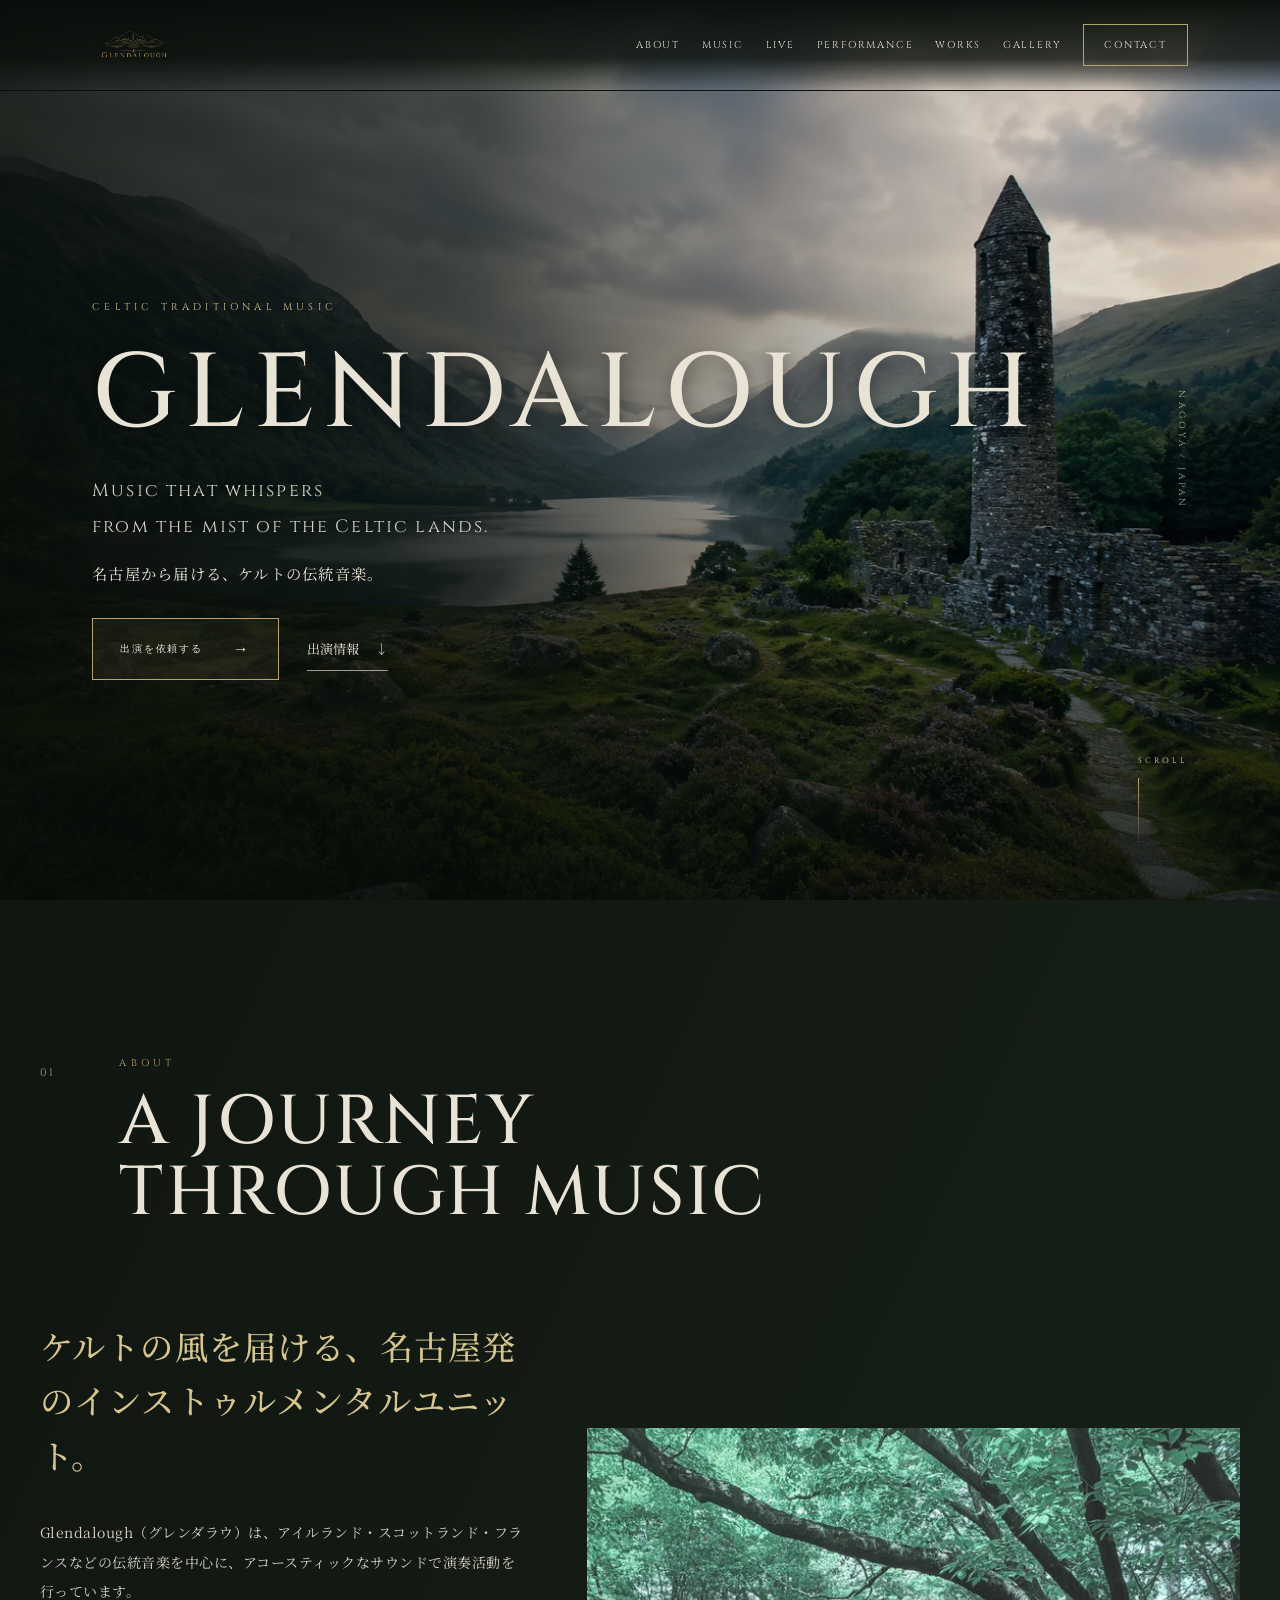
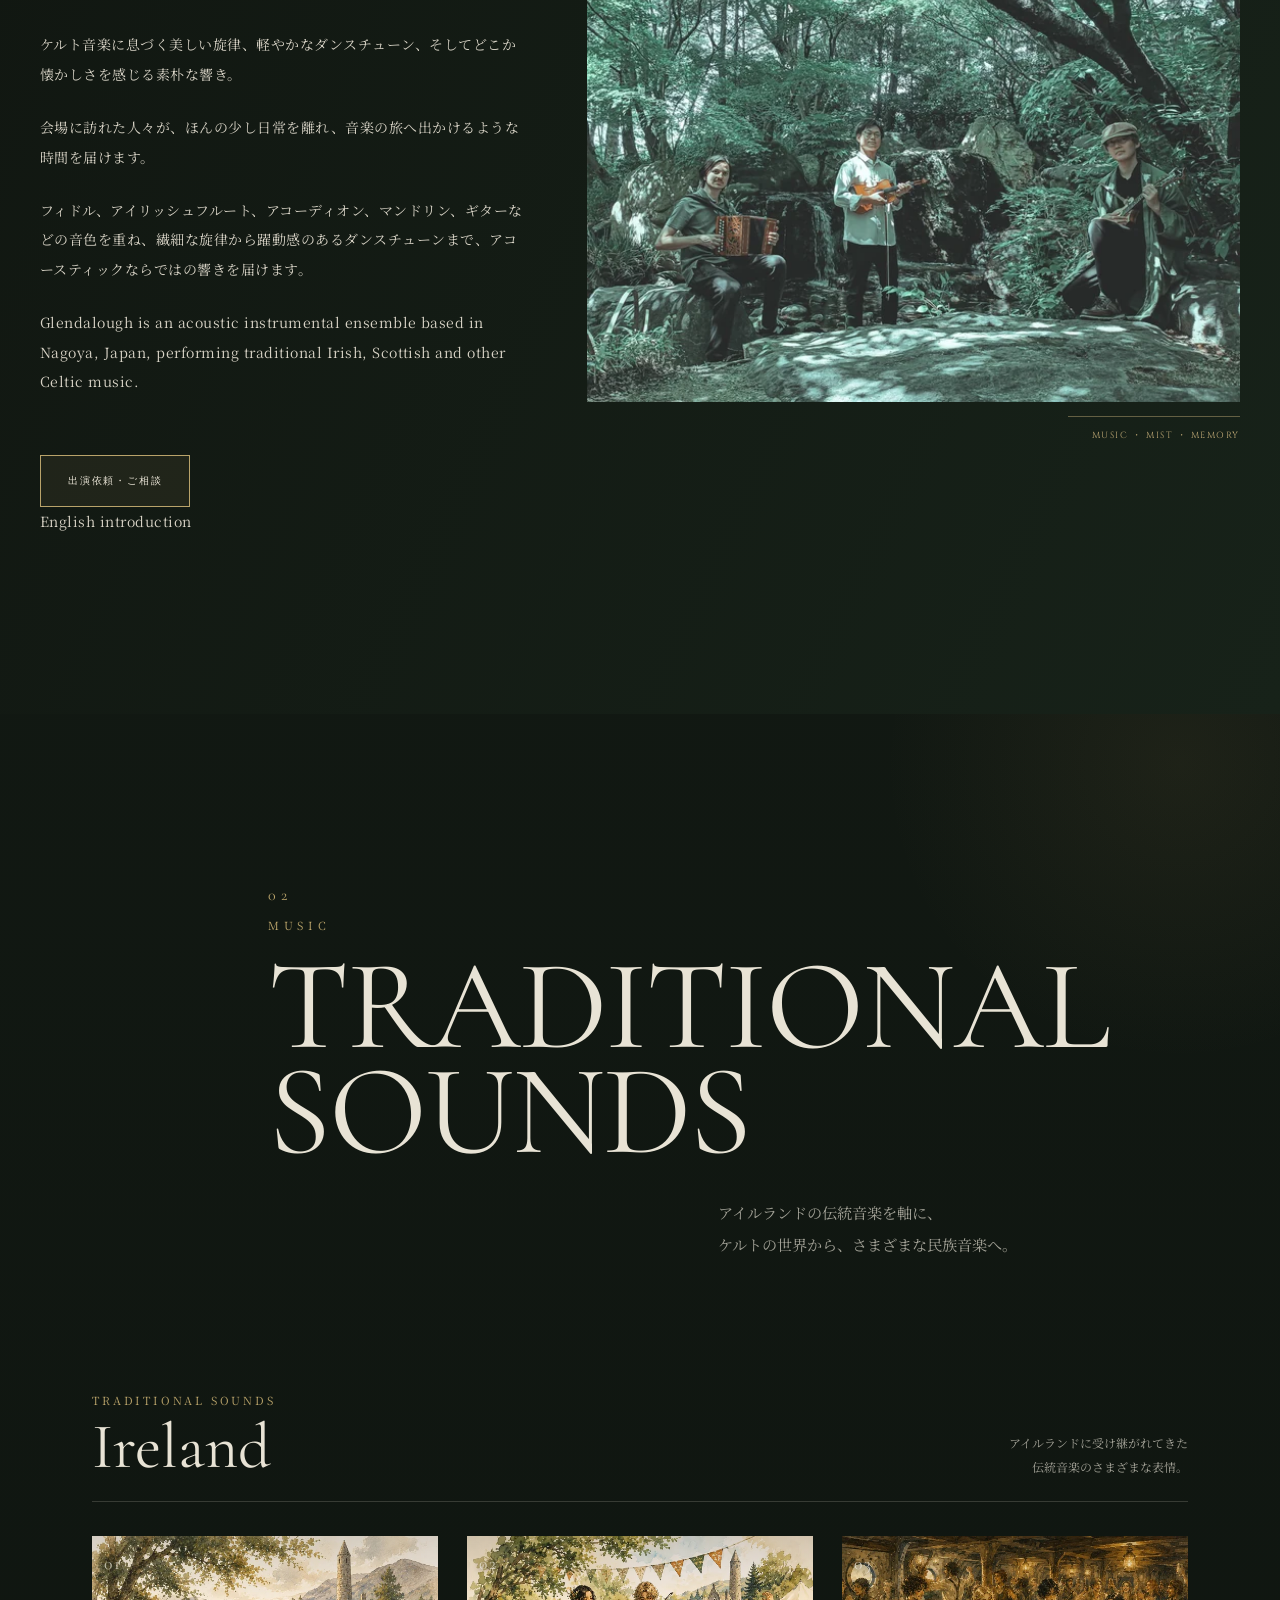
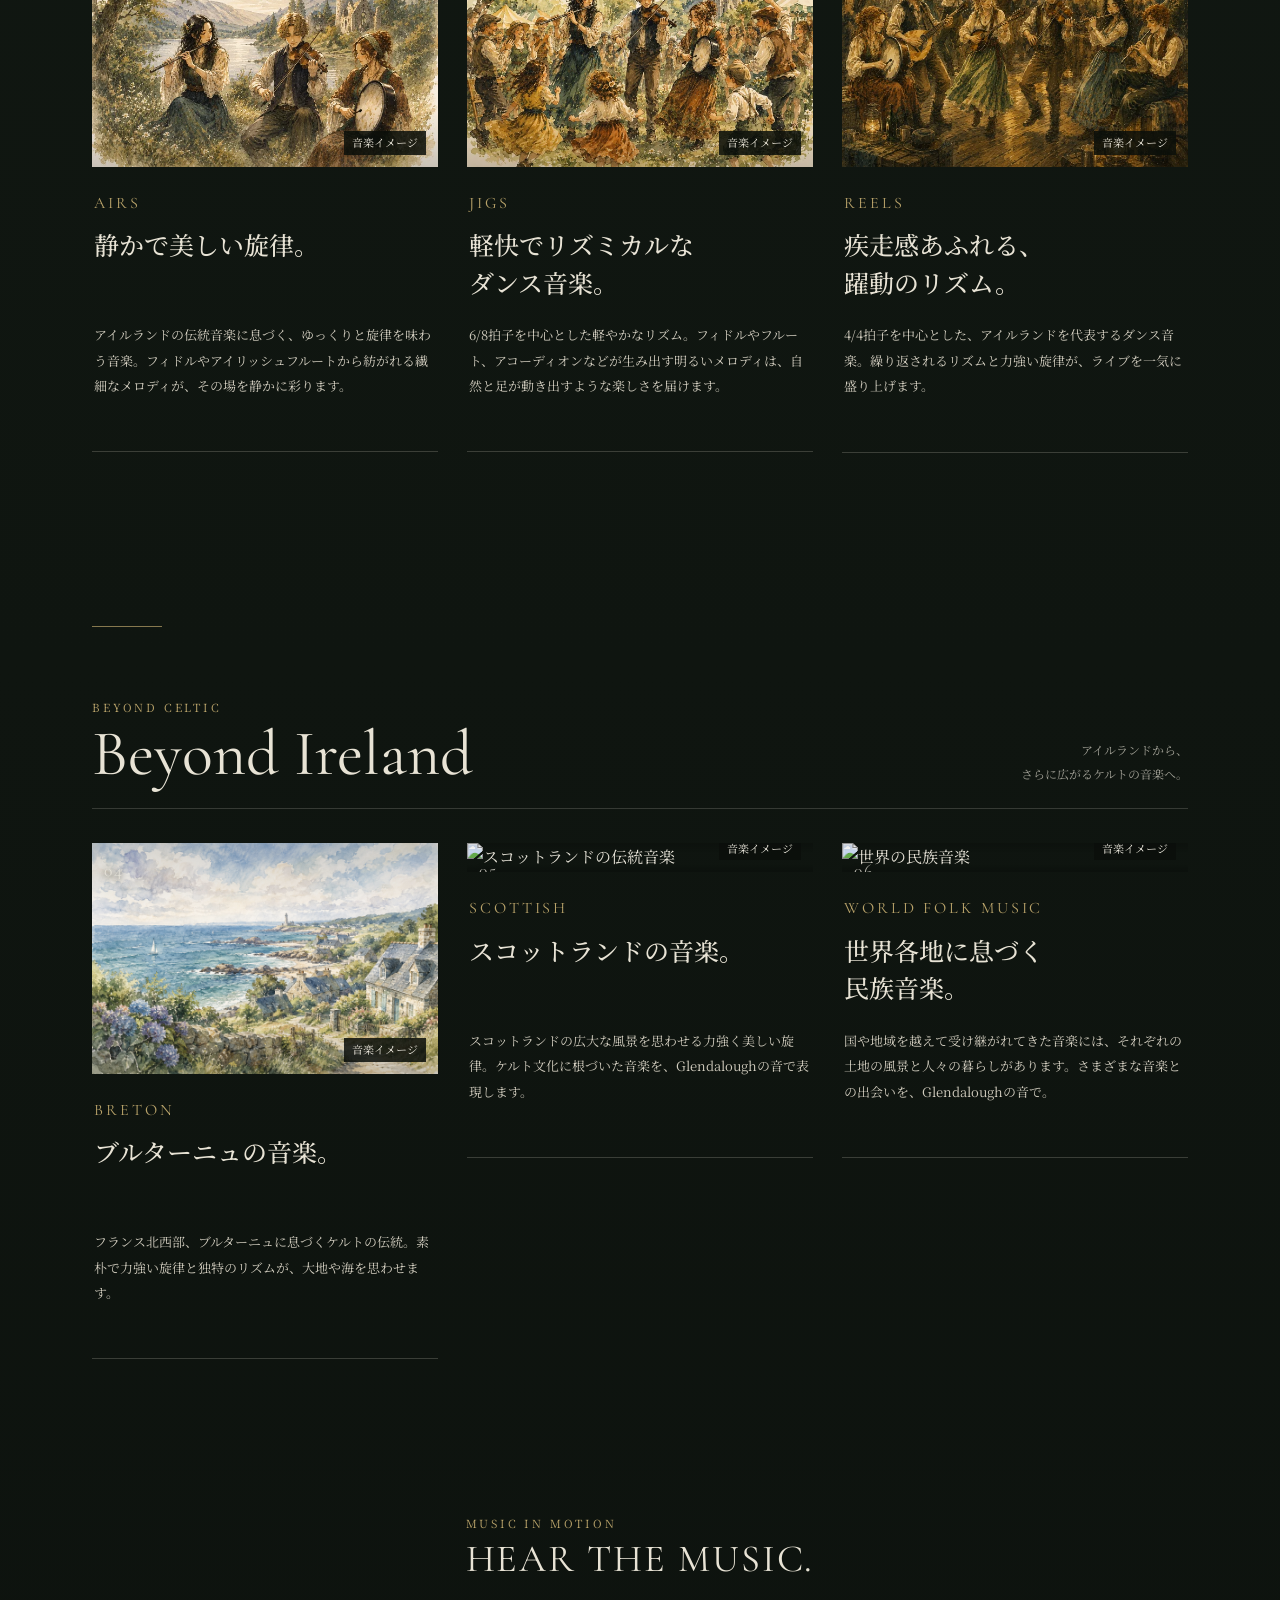
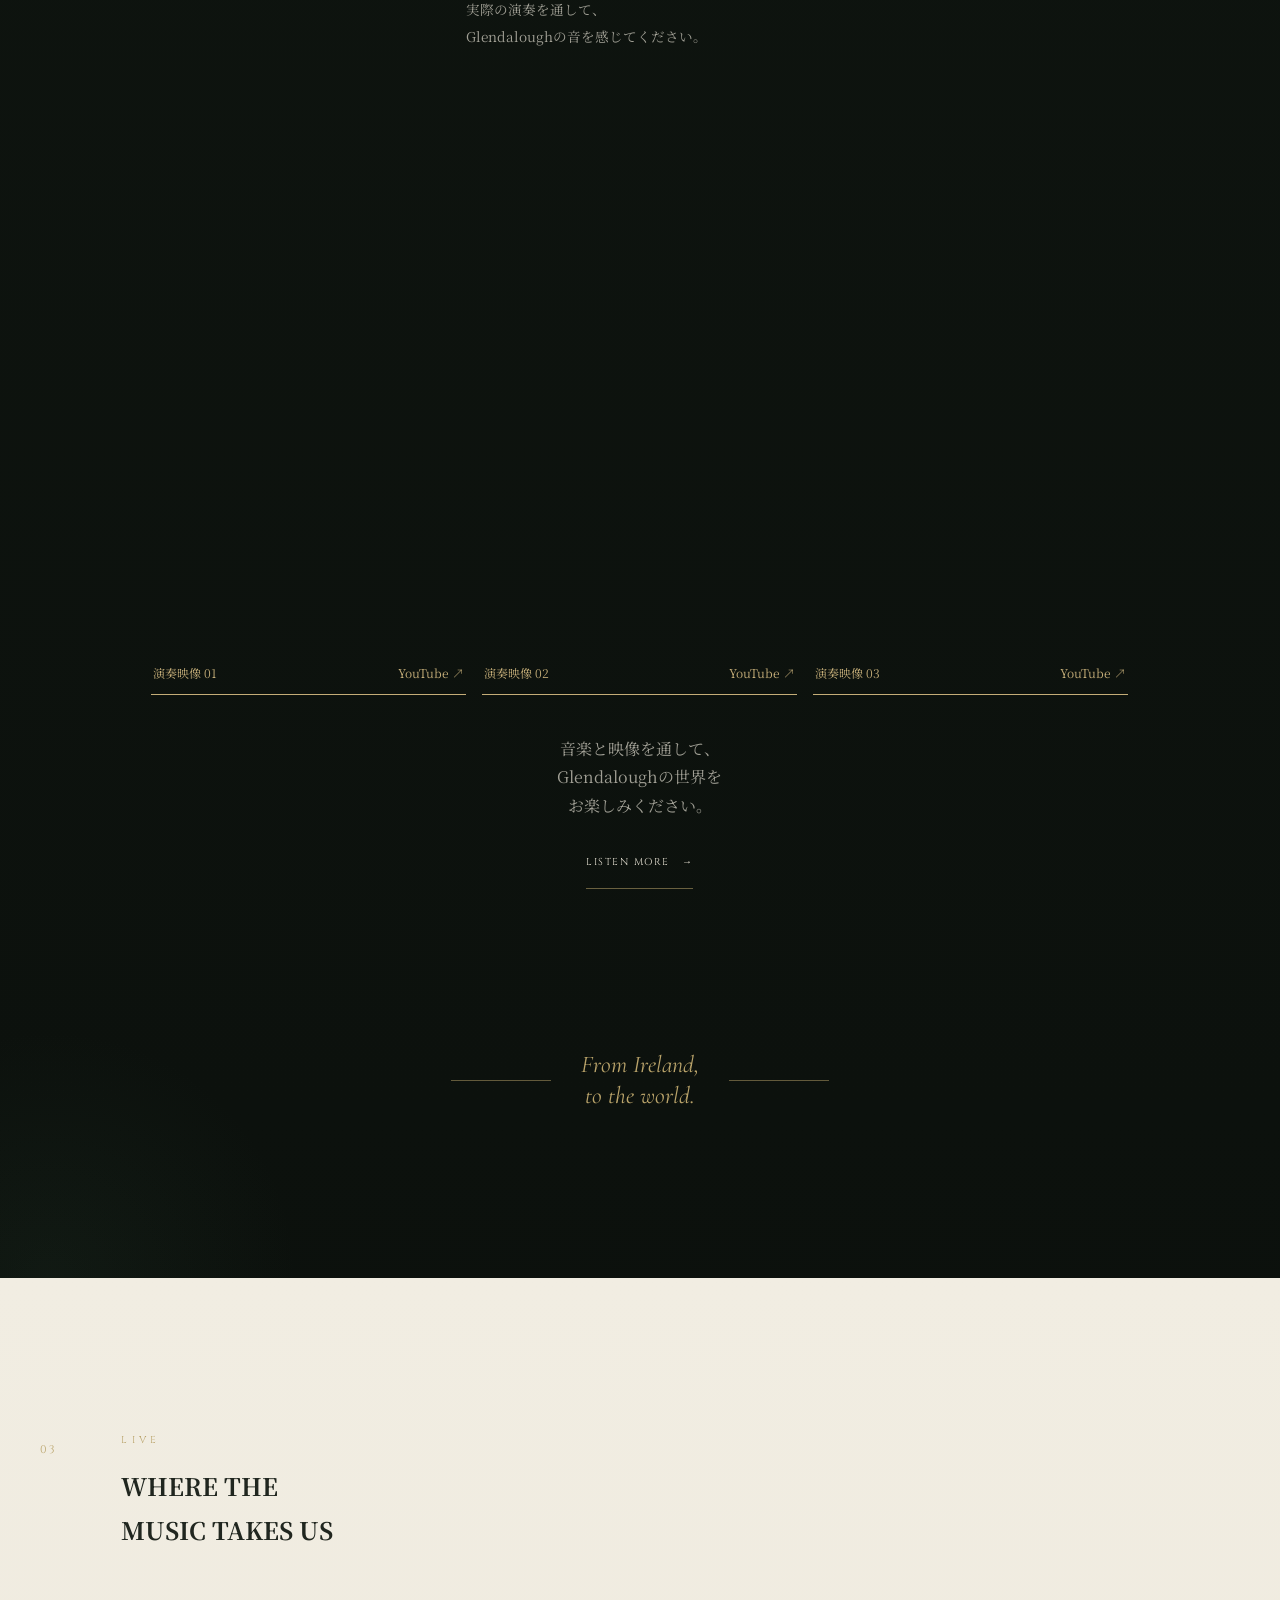
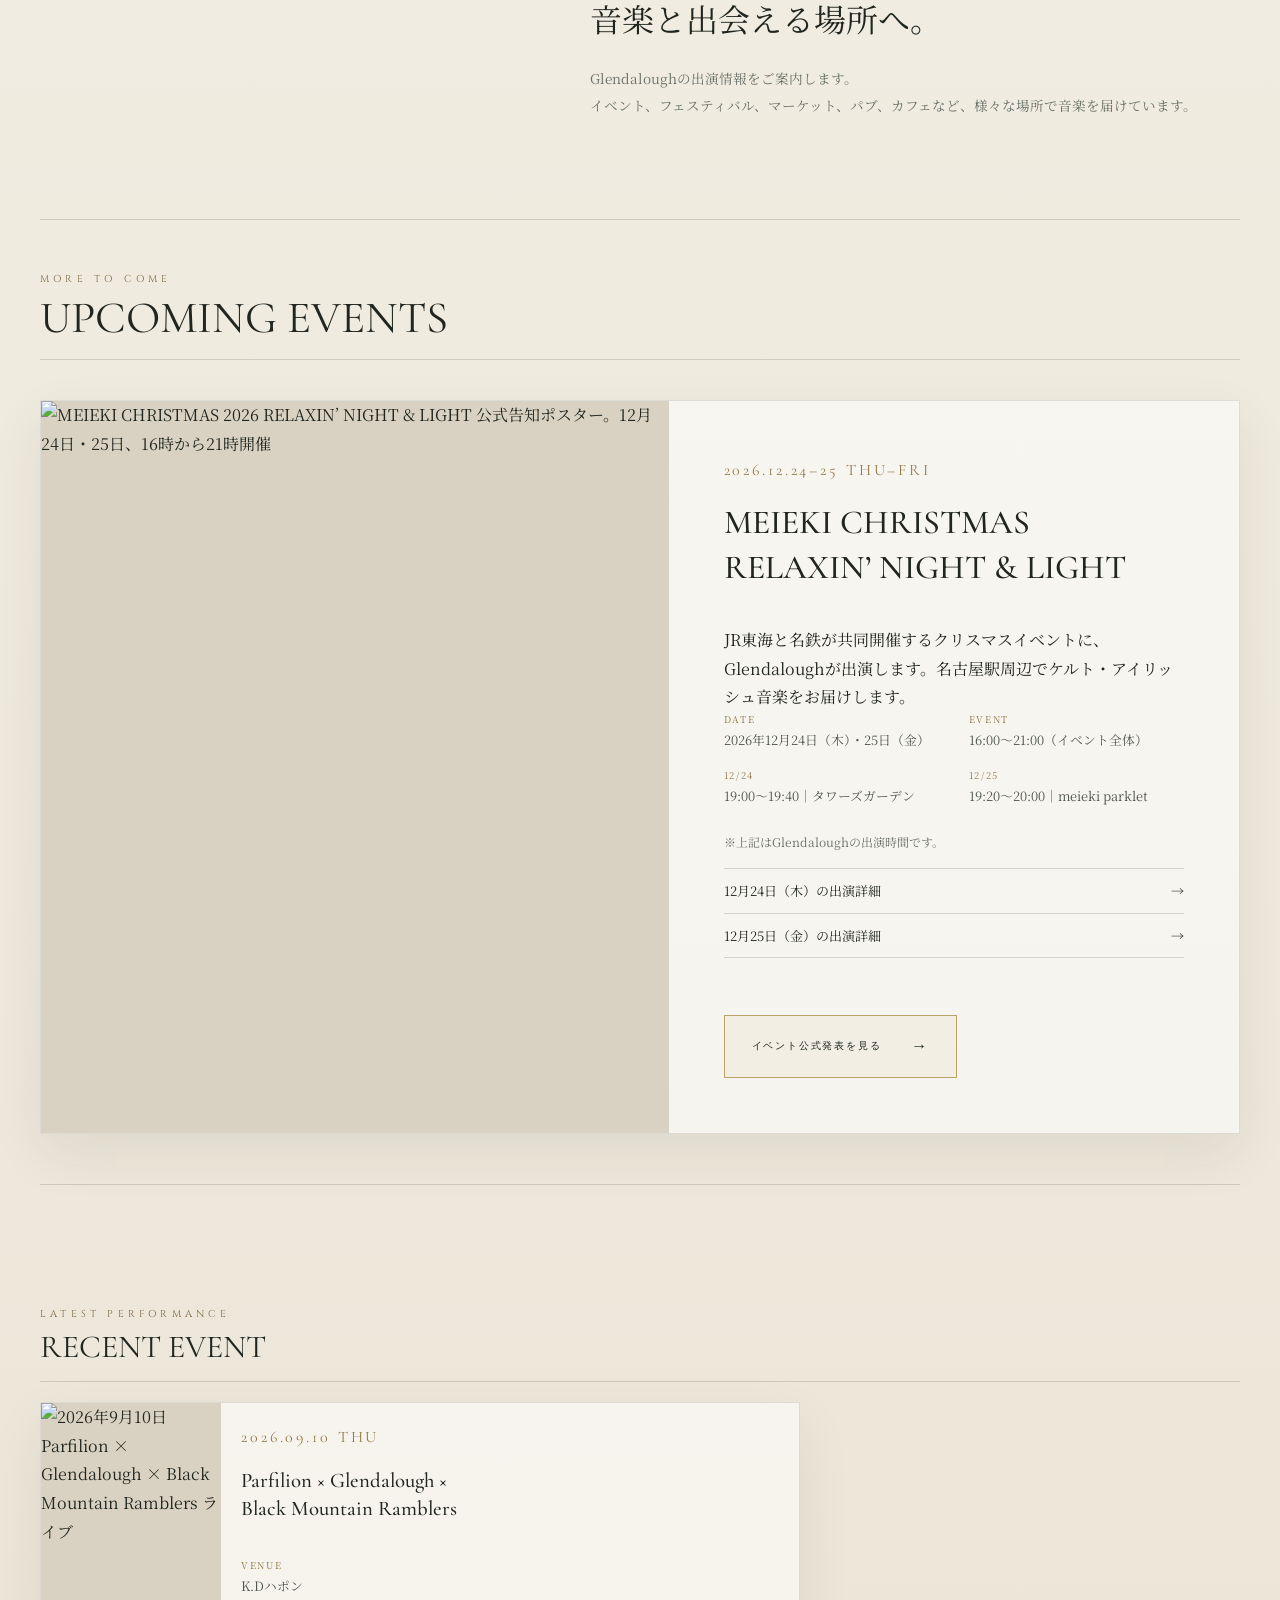
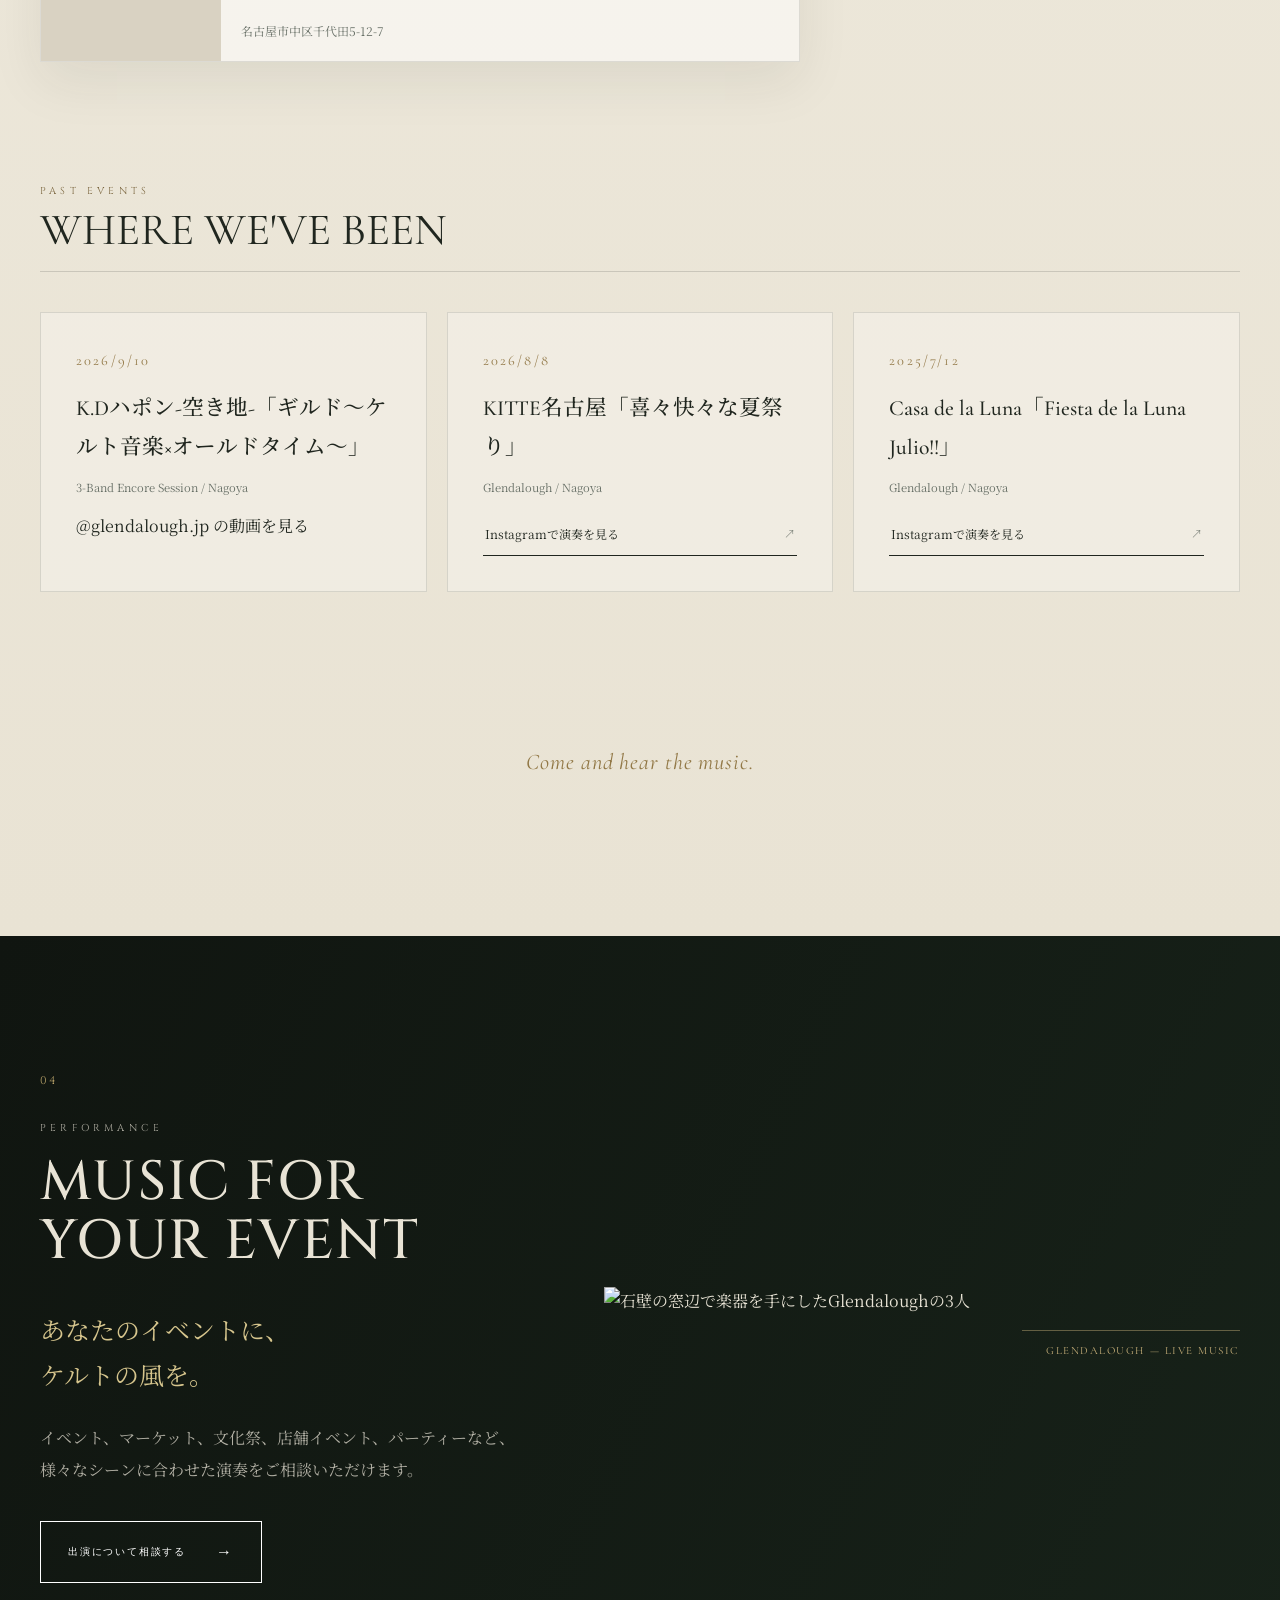
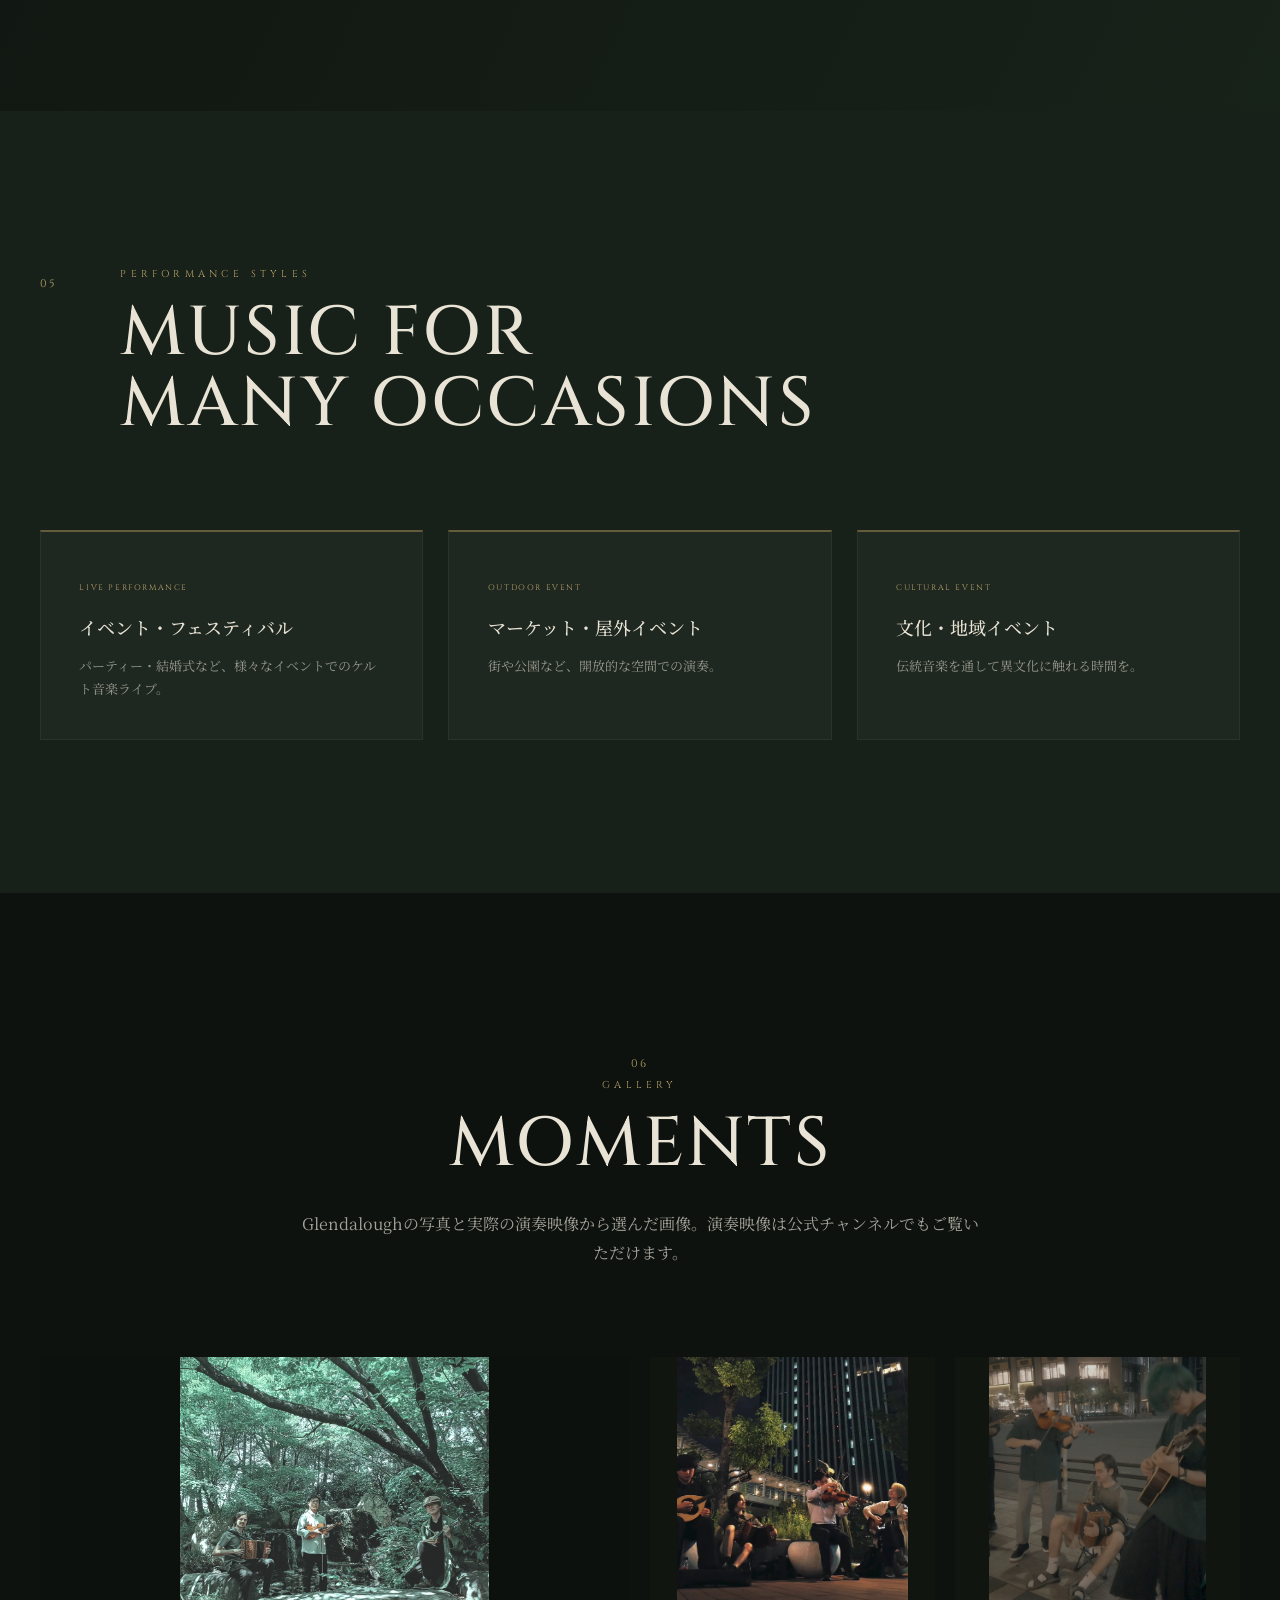
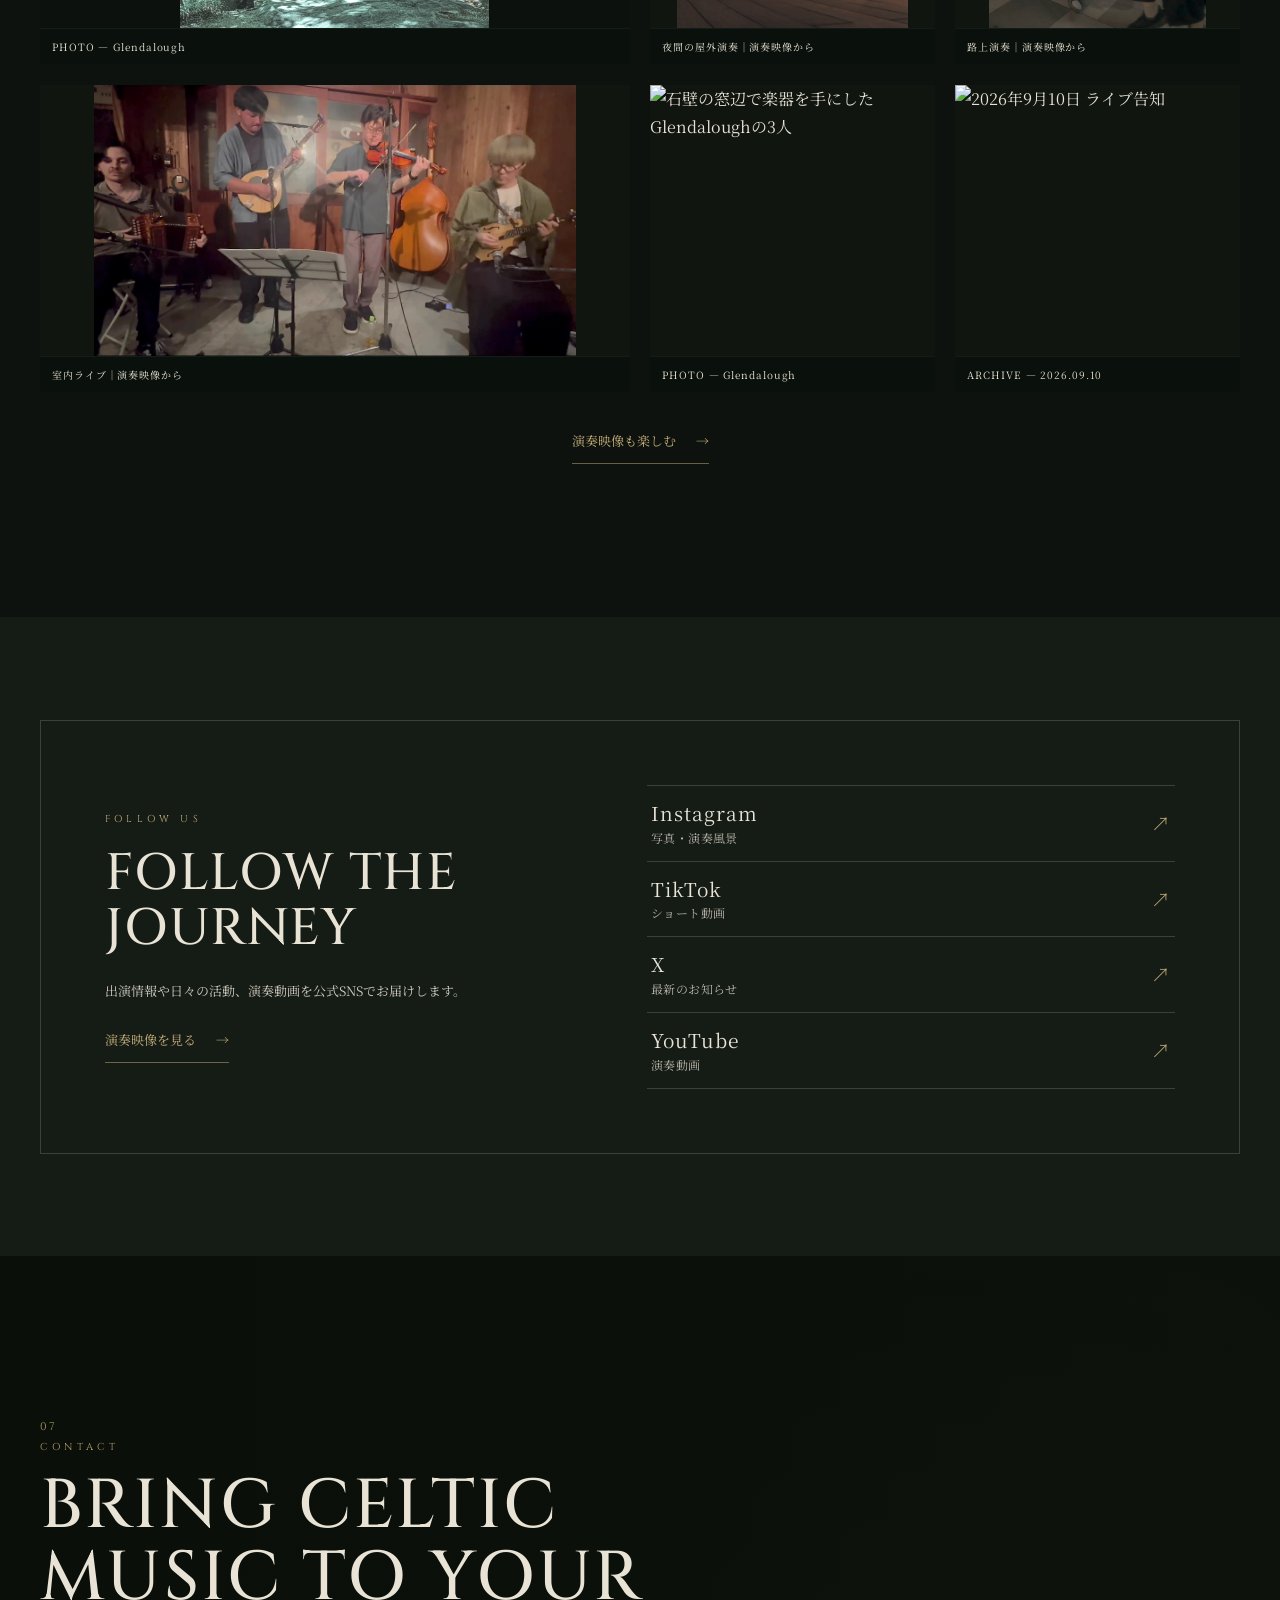
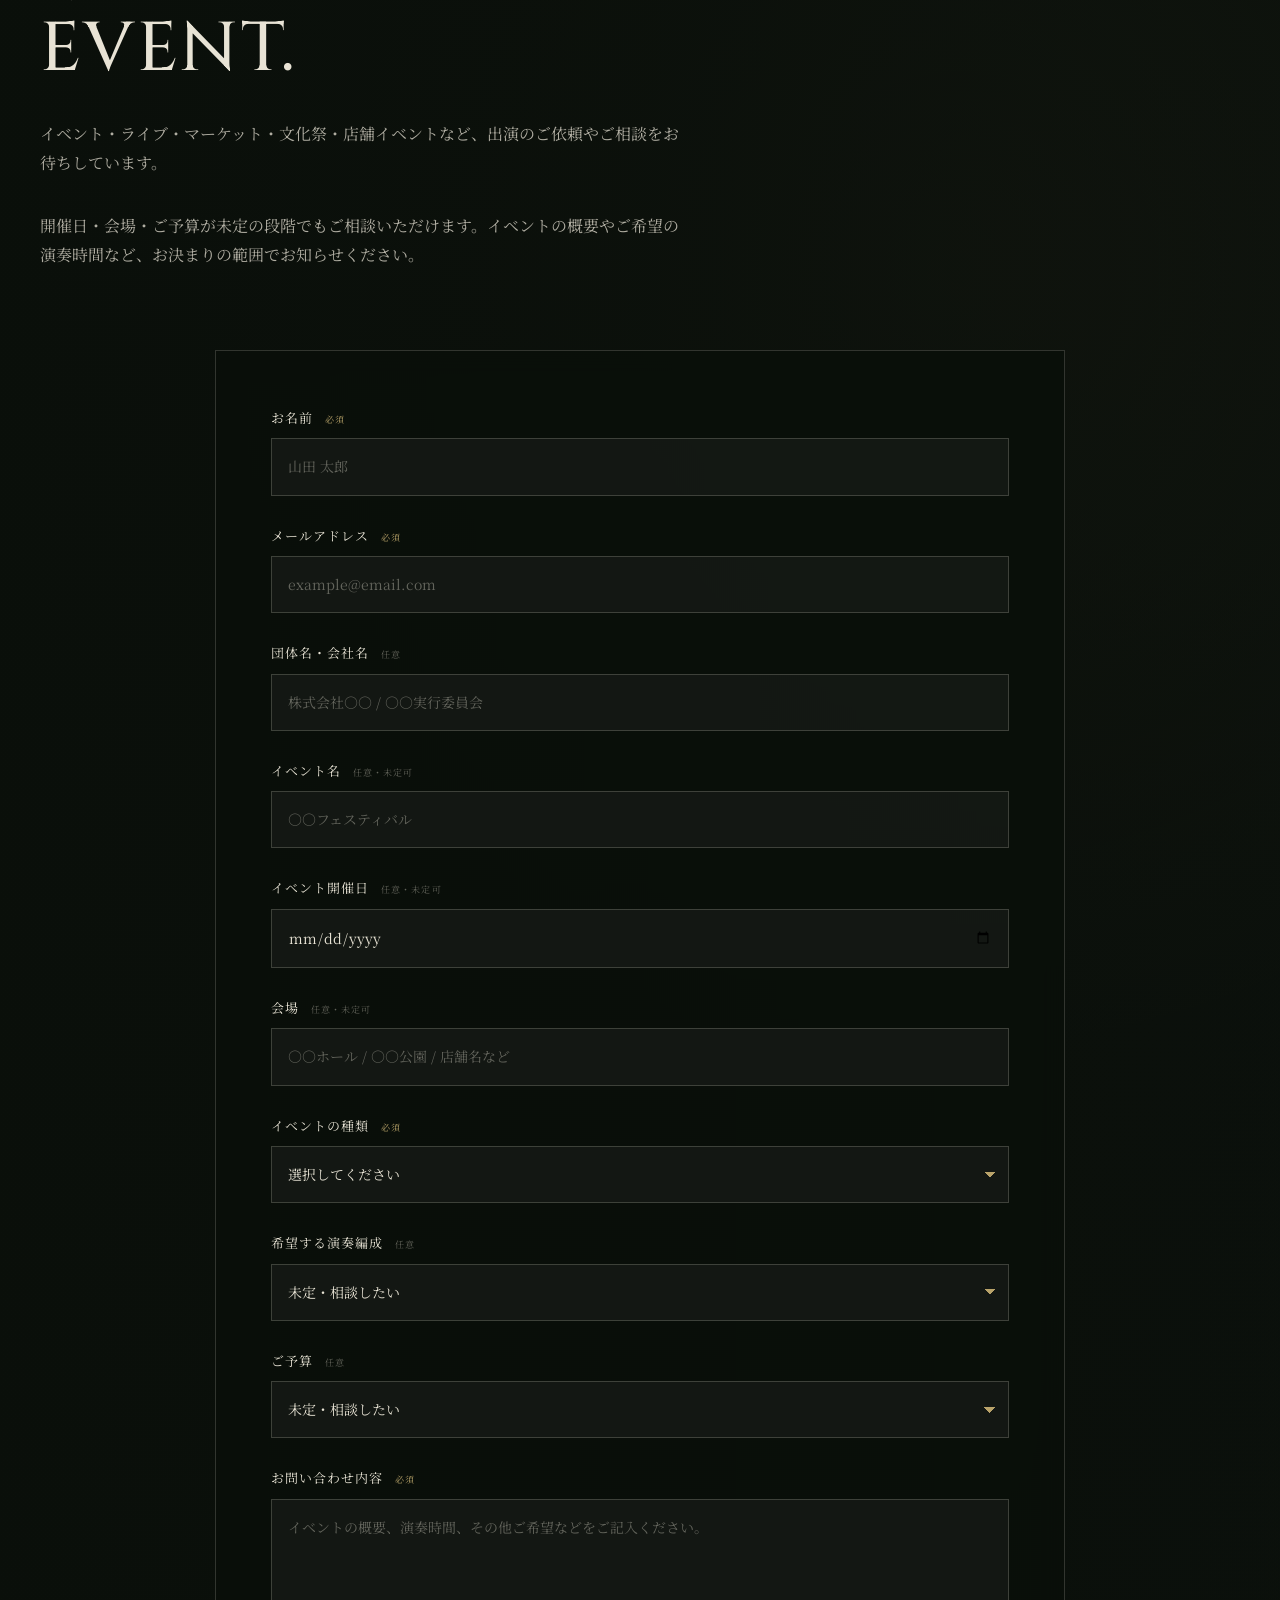
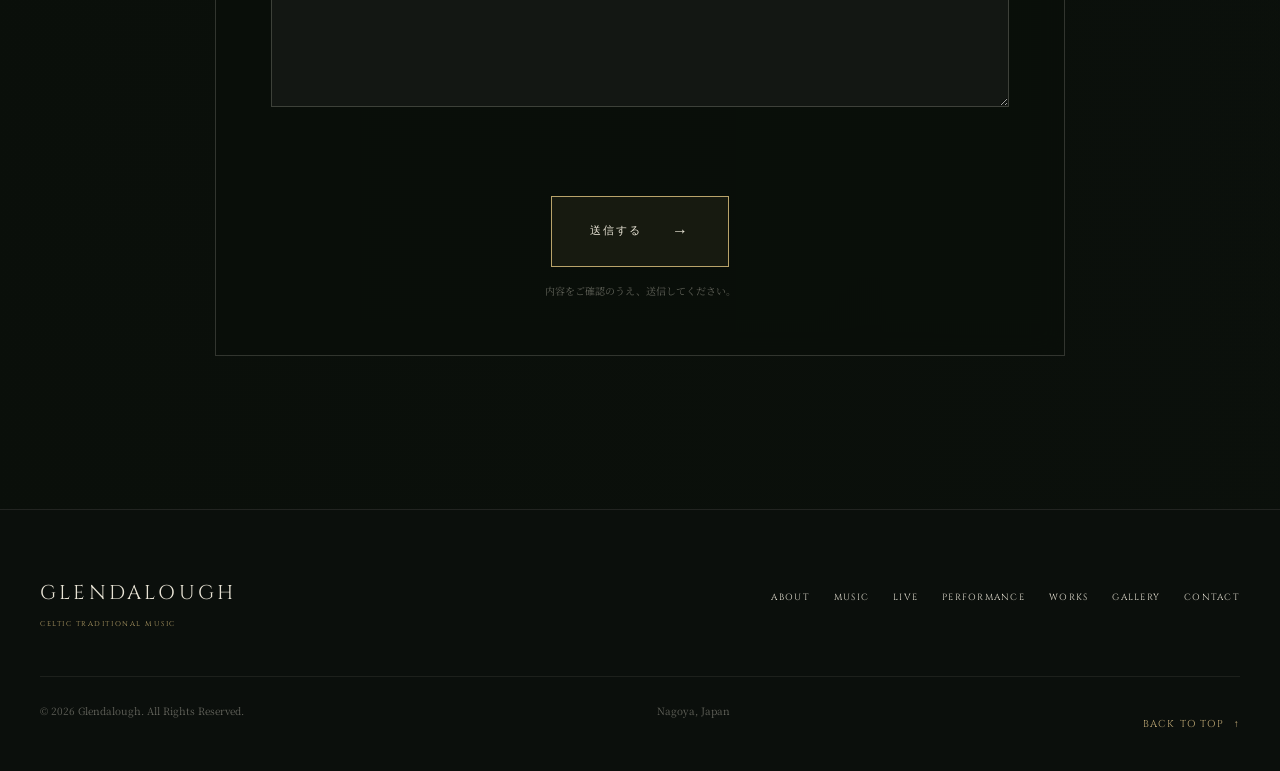
==== index.html @ 0d150e47 "Clarify editorial hierarchy and consolidate social and performance navigation" ====
﻿<!DOCTYPE html>
<html lang="ja">
<head>
  <meta charset="UTF-8">
  <meta name="viewport" content="width=device-width, initial-scale=1.0">
  <title>Glendalough（グレンダラウ）公式サイト | 名古屋のアイリッシュ・ケルト音楽</title>
  <meta name="description" content="Glendaloughは、アイルランド・スコットランド・フランスなどの伝統音楽を中心に演奏する、名古屋発のCeltic Acoustic Collectiveです。イベント、マーケット、文化祭、店舗イベントなどへの出演依頼を承っています。">
  <meta name="keywords" content="Glendalough, グレンダラウ, ケルト音楽, アイリッシュ音楽, アイルランド音楽, ケルトバンド, スコットランド音楽, ブルターニュ音楽, 民族音楽, 名古屋, Nagoya, Irish music, Celtic music, ライブ, 出演依頼">
  <link rel="canonical" href="https://celticmusic-nagoya.github.io/glendalough/">
  <meta name="robots" content="index, follow">
  <link rel="alternate" hreflang="ja" href="https://celticmusic-nagoya.github.io/glendalough/">
  <link rel="alternate" hreflang="en" href="https://celticmusic-nagoya.github.io/glendalough/en/">
  <link rel="alternate" hreflang="x-default" href="https://celticmusic-nagoya.github.io/glendalough/">
  <script type="application/ld+json">
  {
    "@context": "https://schema.org",
    "@graph": [
      {
        "@type": "MusicGroup",
        "name": "Glendalough",
        "alternateName": "グレンダラウ",
        "url": "https://celticmusic-nagoya.github.io/glendalough/",
        "description": "名古屋を拠点にアイルランド、スコットランド、フランスなどの伝統音楽を演奏するCeltic Acoustic Collective。",
        "genre": [
          "Irish traditional music",
          "Celtic music",
          "Folk music"
        ],
        "areaServed": {
          "@type": "Place",
          "name": "名古屋・愛知"
        },
        "image": "https://celticmusic-nagoya.github.io/glendalough/images/hero2.jpg",
        "@id": "https://celticmusic-nagoya.github.io/glendalough/#musicgroup",
        "sameAs": [
          "https://www.instagram.com/glendalough_nagoya",
          "https://www.youtube.com/@glendalough-celtic",
          "https://www.tiktok.com/@glendalough.jp",
          "https://x.com/Glendalough_jp"
        ],
        "logo": "https://celticmusic-nagoya.github.io/glendalough/images/logo-gold-full.png"
      },
      {
        "@type": "WebSite",
        "@id": "https://celticmusic-nagoya.github.io/glendalough/#website",
        "url": "https://celticmusic-nagoya.github.io/glendalough/",
        "name": "Glendalough（グレンダラウ）公式サイト",
        "inLanguage": "ja",
        "publisher": {
          "@id": "https://celticmusic-nagoya.github.io/glendalough/#musicgroup"
        }
      }
    ]
  }
  </script>
  <meta name="theme-color" content="#101510">

  <!-- Open Graph / Twitter -->
  <meta property="og:title" content="Glendalough（グレンダラウ）公式サイト | 名古屋のアイリッシュ・ケルト音楽">
  <meta property="og:description" content="名古屋を拠点に活動するCeltic Acoustic Collective。アイルランドを中心に、ケルトと民族音楽の世界をアコースティックに奏でます。">
  <meta property="og:type" content="website">
  <meta property="og:site_name" content="Glendalough">
  <meta property="og:image" content="https://celticmusic-nagoya.github.io/glendalough/images/hero2.jpg">
  <meta property="og:url" content="https://celticmusic-nagoya.github.io/glendalough/">
  <meta property="og:locale" content="ja_JP">
  <meta name="twitter:card" content="summary_large_image">
  <meta name="twitter:title" content="Glendalough（グレンダラウ）公式サイト">
  <meta name="twitter:description" content="名古屋を拠点に活動するアイリッシュ・ケルト音楽グループ。ライブ情報・出演依頼はこちら。">
  <meta name="twitter:image" content="https://celticmusic-nagoya.github.io/glendalough/images/hero2.jpg">

  <!-- Fonts & Stylesheets -->
  <link rel="preconnect" href="https://fonts.googleapis.com">
  <link rel="preconnect" href="https://fonts.gstatic.com" crossorigin>
  <link href="https://fonts.googleapis.com/css2?family=Cinzel:wght@400;500;600;700&family=Cormorant+Garamond:ital,wght@0,400;0,500;0,600;1,400&family=Noto+Serif+JP:wght@400;500;600;700&display=swap" rel="stylesheet">
  <link rel="preload" as="image" href="images/web/hero2-1920.webp">
  <link rel="stylesheet" href="style.css">

  <!-- Favicon & Touch Icons -->
  <link rel="icon" href="images/favicon.ico" sizes="any">
  <link rel="icon" href="images/favicon.png" type="image/png">
  <link rel="apple-touch-icon" href="images/apple-touch-icon.png">

</head>
<body>
  <a class="skip-link" href="#main-content">本文へ移動</a>

  <!-- ==========================================
    HEADER
  =========================================== -->
  <header class="header" id="header">
    <div class="header-inner">
      <a href="#home" class="logo" aria-label="Glendalough home">
        <img src="images/logo-gold-full.png" alt="GLENDALOUGH" class="logo-image">
      </a>

      <nav class="nav" aria-label="Main navigation">
        <a href="#about">ABOUT</a>
        <a href="#music">MUSIC</a>
        <a href="#live">LIVE</a>
        <a href="#performance">PERFORMANCE</a>
        <a href="#works">WORKS</a>
        <a href="#gallery">GALLERY</a>
        <a href="#contact" class="nav-contact">CONTACT</a>
      </nav>

      <button class="menu-button" id="menuButton" type="button" aria-label="メニューを開く" aria-expanded="false" aria-controls="mobileNav">
        <span></span>
        <span></span>
        <span></span>
      </button>
    </div>

    <nav class="mobile-nav" id="mobileNav" aria-label="Mobile navigation">
      <a href="#about">ABOUT</a>
      <a href="#music">MUSIC</a>
      <a href="#live">LIVE</a>
      <a href="#performance">PERFORMANCE</a>
      <a href="#works">WORKS</a>
      <a href="#gallery">GALLERY</a>
      <a href="#contact">CONTACT</a>
    </nav>
  </header>

  <!-- ==========================================
    MAIN CONTENT
  =========================================== -->
  <main id="main-content" tabindex="-1">

    <!-- HERO SECTION -->
    <section id="home" class="hero">
      <div class="hero-background" aria-hidden="true"></div>
      <div class="hero-overlay"></div>
      <div class="hero-content" aria-labelledby="hero-title">
        <img src="images/apple-touch-icon.png" alt="" class="hero-symbol hero-reveal hero-reveal-1">
        <p class="hero-eyebrow hero-reveal hero-reveal-1">CELTIC TRADITIONAL MUSIC</p>
        <h1 id="hero-title" class="hero-reveal hero-reveal-2">GLENDALOUGH</h1>
        <p class="hero-copy hero-reveal hero-reveal-3">Music that whispers<br>from the mist of the Celtic lands.</p>
        <p class="hero-japanese hero-reveal hero-reveal-3">名古屋から届ける、ケルトの伝統音楽。</p>
        <div class="hero-actions hero-reveal hero-reveal-4"><a href="#contact" class="button button-primary hero-reveal hero-reveal-4">
          出演を依頼する <span>→</span>
        </a>
          <a class="hero-live-link" href="#live">出演情報 <span aria-hidden="true">↓</span></a>
        </div>
      </div>
      <div class="hero-scroll" aria-hidden="true">
        <span>SCROLL</span>
        <div class="scroll-line"></div>
      </div>
    </section>

    <!-- ABOUT SECTION -->
    <section id="about" class="section about-section">
      <div class="container">
        <div class="section-heading reveal">
          <span class="section-number">01</span>
          <div>
            <p class="section-label">ABOUT</p>
            <h2>A JOURNEY<br>THROUGH MUSIC</h2>
          </div>
        </div>
        <div class="about-grid">
          <div class="about-text reveal">
            <p class="lead">ケルトの風を届ける、名古屋発のインストゥルメンタルユニット。</p>
            <p>Glendalough（グレンダラウ）は、アイルランド・スコットランド・フランスなどの伝統音楽を中心に、アコースティックなサウンドで演奏活動を行っています。</p>
            <p>ケルト音楽に息づく美しい旋律、軽やかなダンスチューン、そしてどこか懐かしさを感じる素朴な響き。</p>
            <p>会場に訪れた人々が、ほんの少し日常を離れ、音楽の旅へ出かけるような時間を届けます。</p>
            <p>フィドル、アイリッシュフルート、アコーディオン、マンドリン、ギターなどの音色を重ね、繊細な旋律から躍動感のあるダンスチューンまで、アコースティックならではの響きを届けます。</p>
            <p lang="en">Glendalough is an acoustic instrumental ensemble based in Nagoya, Japan, performing traditional Irish, Scottish and other Celtic music.</p>
            <a href="#contact" class="button button-primary">出演依頼・ご相談</a>
            <p><a href="en/" lang="en">English introduction</a></p>
          </div>
          <figure class="about-image reveal">
            <img src="images/web/hero-1280.webp" srcset="images/web/hero-640.webp 640w, images/web/hero-1280.webp 960w" sizes="(max-width: 600px) calc(100vw - 40px), (max-width: 900px) calc(100vw - 80px), (max-width: 1440px) 51vw, 680px" alt="Glendalough traditional music performance" loading="lazy" width="960" height="843">
            <figcaption class="image-caption">MUSIC ・ MIST ・ MEMORY</figcaption>
          </figure>
        </div>
      </div>
    </section>

    <!-- MUSIC SECTION -->
    <section id="music" class="music-section">
      <div class="music-container">
        <div class="music-section-heading reveal">
          <p class="music-section-number">02</p>
          <p class="music-section-label">MUSIC</p>
          <h2>TRADITIONAL<br>SOUNDS</h2>
          <p class="music-intro">アイルランドの伝統音楽を軸に、<br>ケルトの世界から、さまざまな民族音楽へ。</p>
        </div>

        <!-- Category: Ireland -->
        <div class="music-category">
          <div class="music-category-heading">
            <div>
              <p class="music-category-label">TRADITIONAL SOUNDS</p>
              <h3>Ireland</h3>
            </div>
            <p class="music-category-description">アイルランドに受け継がれてきた<br>伝統音楽のさまざまな表情。</p>
          </div>
          <div class="music-card-grid">
            <article class="music-card reveal">
              <div class="music-card-image">
                <img src="images/web/music-airs-1280.webp" srcset="images/web/music-airs-640.webp 640w, images/web/music-airs-1280.webp 1280w, images/web/music-airs-1920.webp 1536w" sizes="(max-width: 600px) calc(100vw - 48px), (max-width: 900px) 43vw, (max-width: 1440px) 29vw, 410px" alt="アイルランドの伝統音楽 AIRS" loading="lazy" width="1280" height="853">
                <div class="music-card-overlay"></div>
                <span class="music-card-number">01</span>
                <span class="music-art-label">音楽イメージ</span>
              </div>
              <div class="music-card-content">
                <p class="music-card-type">AIRS</p>
                <h4>静かで美しい旋律。</h4>
                <p>アイルランドの伝統音楽に息づく、ゆっくりと旋律を味わう音楽。フィドルやアイリッシュフルートから紡がれる繊細なメロディが、その場を静かに彩ります。</p>
              </div>
            </article>

            <article class="music-card reveal">
              <div class="music-card-image">
                <img src="images/web/music-jigs-1280.webp" srcset="images/web/music-jigs-640.webp 640w, images/web/music-jigs-1280.webp 1280w, images/web/music-jigs-1920.webp 1536w" sizes="(max-width: 600px) calc(100vw - 48px), (max-width: 900px) 43vw, (max-width: 1440px) 29vw, 410px" alt="アイルランドの伝統音楽 JIGS" loading="lazy" width="1280" height="853">
                <div class="music-card-overlay"></div>
                <span class="music-card-number">02</span>
                <span class="music-art-label">音楽イメージ</span>
              </div>
              <div class="music-card-content">
                <p class="music-card-type">JIGS</p>
                <h4>軽快でリズミカルな<br>ダンス音楽。</h4>
                <p>6/8拍子を中心とした軽やかなリズム。フィドルやフルート、アコーディオンなどが生み出す明るいメロディは、自然と足が動き出すような楽しさを届けます。</p>
              </div>
            </article>

            <article class="music-card reveal">
              <div class="music-card-image">
                <img src="images/web/music-reels-1280.webp" srcset="images/web/music-reels-640.webp 640w, images/web/music-reels-1280.webp 1280w, images/web/music-reels-1920.webp 1536w" sizes="(max-width: 600px) calc(100vw - 48px), (max-width: 900px) 43vw, (max-width: 1440px) 29vw, 410px" alt="アイルランドの伝統音楽 REELS" loading="lazy" width="1280" height="853">
                <div class="music-card-overlay"></div>
                <span class="music-card-number">03</span>
                <span class="music-art-label">音楽イメージ</span>
              </div>
              <div class="music-card-content">
                <p class="music-card-type">REELS</p>
                <h4>疾走感あふれる、<br>躍動のリズム。</h4>
                <p>4/4拍子を中心とした、アイルランドを代表するダンス音楽。繰り返されるリズムと力強い旋律が、ライブを一気に盛り上げます。</p>
              </div>
            </article>
          </div>
        </div>

        <!-- Category: Beyond Ireland -->
        <div class="music-category music-category-beyond">
          <div class="music-category-heading">
            <div>
              <p class="music-category-label">BEYOND CELTIC</p>
              <h3>Beyond Ireland</h3>
            </div>
            <p class="music-category-description">アイルランドから、<br>さらに広がるケルトの音楽へ。</p>
          </div>
          <div class="music-card-grid">
            <article class="music-card world-card reveal">
              <div class="music-card-image">
                <img src="images/music-breton.jpg" alt="ブルターニュの伝統音楽" loading="lazy">
                <div class="music-card-overlay"></div>
                <span class="music-card-number">04</span>
                <span class="music-art-label">音楽イメージ</span>
              </div>
              <div class="music-card-content">
                <p class="music-card-type">BRETON</p>
                <h4>ブルターニュの音楽。</h4>
                <p>フランス北西部、ブルターニュに息づくケルトの伝統。素朴で力強い旋律と独特のリズムが、大地や海を思わせます。</p>
              </div>
            </article>

            <article class="music-card world-card reveal">
              <div class="music-card-image">
                <img src="images/music-scottish.jpg" alt="スコットランドの伝統音楽" loading="lazy" width="2048" height="1365">
                <div class="music-card-overlay"></div>
                <span class="music-card-number">05</span>
                <span class="music-art-label">音楽イメージ</span>
              </div>
              <div class="music-card-content">
                <p class="music-card-type">SCOTTISH</p>
                <h4>スコットランドの音楽。</h4>
                <p>スコットランドの広大な風景を思わせる力強く美しい旋律。ケルト文化に根づいた音楽を、Glendaloughの音で表現します。</p>
              </div>
            </article>

            <article class="music-card world-card reveal">
              <div class="music-card-image">
                <img src="images/music-world.jpg" alt="世界の民族音楽" loading="lazy">
                <div class="music-card-overlay"></div>
                <span class="music-card-number">06</span>
                <span class="music-art-label">音楽イメージ</span>
              </div>
              <div class="music-card-content">
                <p class="music-card-type">WORLD FOLK MUSIC</p>
                <h4>世界各地に息づく<br>民族音楽。</h4>
                <p>国や地域を越えて受け継がれてきた音楽には、それぞれの土地の風景と人々の暮らしがあります。さまざまな音楽との出会いを、Glendaloughの音で。</p>
              </div>
            </article>
          </div>
        </div>

        <!-- Music Video -->
        <div id="music-video" class="music-video-area reveal">
          <div class="music-video-heading">
            <p class="music-category-label">MUSIC IN MOTION</p>
            <h3>HEAR THE MUSIC.</h3>
            <p>実際の演奏を通して、<br>Glendaloughの音を感じてください。</p>
          </div>
          <div class="music-video-content">
            <div class="music-film-card"><div class="youtube-short">
              <iframe src="https://www.youtube.com/embed/-btG-2M4QXQ" title="Glendalough YouTube Short 01" loading="lazy" allow="accelerometer; autoplay; clipboard-write; encrypted-media; gyroscope; picture-in-picture; web-share" referrerpolicy="strict-origin-when-cross-origin" allowfullscreen></iframe>
            </div>
              <a class="film-source-link" href="https://www.youtube.com/watch?v=-btG-2M4QXQ" target="_blank" rel="noopener noreferrer"><span>演奏映像 01</span><span>YouTube ↗</span></a>
            </div>
            <div class="music-film-card"><div class="youtube-short">
              <iframe src="https://www.youtube.com/embed/L26X01zSNgo" title="Glendalough YouTube Short 02" loading="lazy" allow="accelerometer; autoplay; clipboard-write; encrypted-media; gyroscope; picture-in-picture; web-share" referrerpolicy="strict-origin-when-cross-origin" allowfullscreen></iframe>
            </div>
              <a class="film-source-link" href="https://www.youtube.com/watch?v=L26X01zSNgo" target="_blank" rel="noopener noreferrer"><span>演奏映像 02</span><span>YouTube ↗</span></a>
            </div>
            <div class="music-film-card"><div class="youtube-short">
              <iframe src="https://www.youtube.com/embed/9d2jLKTgQtk" title="Glendalough YouTube Short 03" loading="lazy" allow="accelerometer; autoplay; clipboard-write; encrypted-media; gyroscope; picture-in-picture; web-share" referrerpolicy="strict-origin-when-cross-origin" allowfullscreen></iframe>
            </div>
              <a class="film-source-link" href="https://www.youtube.com/watch?v=9d2jLKTgQtk" target="_blank" rel="noopener noreferrer"><span>演奏映像 03</span><span>YouTube ↗</span></a>
            </div>
          </div>
          <div class="music-video-description">
            <p>音楽と映像を通して、<br>Glendaloughの世界を<br>お楽しみください。</p>
            <a href="https://www.youtube.com/@glendalough-celtic" target="_blank" rel="noopener noreferrer" class="music-youtube-link">
              <span>LISTEN MORE</span>
              <strong>→</strong>
            </a>
          </div>
        </div>

        <div class="music-closing reveal">
          <span class="music-closing-line"></span>
          <p>From Ireland,<br>to the world.</p>
          <span class="music-closing-line"></span>
        </div>
      </div>
    </section>

    <!-- LIVE SECTION -->
    <section id="live" class="live-section">
      <div class="container">
        <div class="section-heading reveal">
          <span class="section-number">03</span>
          <div>
            <p class="section-label">LIVE</p>
            <h2>WHERE THE<br>MUSIC TAKES US</h2>
          </div>
        </div>
        <div class="live-intro reveal">
          <p class="live-intro-lead">音楽と出会える場所へ。</p>
          <p>Glendaloughの出演情報をご案内します。<br>イベント、フェスティバル、マーケット、パブ、カフェなど、様々な場所で音楽を届けています。</p>
        </div>

        <!-- Upcoming -->
        <div class="live-block live-future">
          <div class="live-block-heading reveal">
            <p class="section-label">MORE TO COME</p>
            <h3>UPCOMING EVENTS</h3>
          </div>
          <article class="live-event reveal" aria-labelledby="christmas-live-title">
            <div class="live-event-image">
              <a href="https://prtimes.jp/main/html/rd/p/000000105.000160429.html" target="_blank" rel="noopener noreferrer" aria-label="MEIEKI CHRISTMAS 2026の公式発表を開く">
                <img src="https://prcdn.freetls.fastly.net/release_image/160429/105/160429-105-6a4e169b262fac4cc0ccfe9dd470e00d-1909x2700.png" alt="MEIEKI CHRISTMAS 2026 RELAXIN’ NIGHT & LIGHT 公式告知ポスター。12月24日・25日、16時から21時開催" loading="lazy" decoding="async" style="display:block;width:100%;height:auto;max-height:680px;object-fit:contain;">
              </a>
            </div>
            <div class="live-event-info">
              <p class="live-event-date">2026.12.24–25 THU–FRI</p>
              <h4 id="christmas-live-title">MEIEKI CHRISTMAS RELAXIN’ NIGHT &amp; LIGHT</h4>
              <p>JR東海と名鉄が共同開催するクリスマスイベントに、Glendaloughが出演します。名古屋駅周辺でケルト・アイリッシュ音楽をお届けします。</p>
              <div class="live-event-meta">
                <p><span>DATE</span>2026年12月24日（木）・25日（金）</p>
                <p><span>EVENT</span>16:00〜21:00（イベント全体）</p>
                <p><span>12/24</span>19:00〜19:40｜タワーズガーデン</p>
                <p><span>12/25</span>19:20〜20:00｜meieki parklet</p>
              </div>
              <p class="live-event-address">※上記はGlendaloughの出演時間です。</p>
              <div class="live-detail-links" aria-label="日別出演情報"><a href="events/christmas-2026-24.html"><span>12月24日（木）の出演詳細</span><span aria-hidden="true">→</span></a><a href="events/christmas-2026-25.html"><span>12月25日（金）の出演詳細</span><span aria-hidden="true">→</span></a></div>
              
              <p><a href="https://prtimes.jp/main/html/rd/p/000000105.000160429.html" target="_blank" rel="noopener noreferrer" class="button button-primary">イベント公式発表を見る <span aria-hidden="true">→</span></a></p>
            </div>
          </article>
        </div>

        <!-- Latest Live -->
        <div class="live-block live-recent">
          <div class="live-block-heading reveal">
            <p class="section-label">LATEST PERFORMANCE</p>
            <h3>RECENT EVENT</h3>
          </div>
          <article class="live-event reveal">
            <div class="live-event-image">
              <img src="images/live-20260910.jpg" alt="2026年9月10日 Parfilion × Glendalough × Black Mountain Ramblers ライブ" loading="lazy">
            </div>
            <div class="live-event-info">
              <p class="live-event-date">2026.09.10 THU</p>
              <h4>Parfilion × Glendalough ×<br>Black Mountain Ramblers</h4>
              <div class="live-event-meta">
                <p><span>VENUE</span>K.Dハポン</p>
                
              </div>
              <p class="live-event-address">名古屋市中区千代田5-12-7</p>
            </div>
          </article>
        </div>

<!-- Past Events -->
        <div class="live-block live-past">
          <div class="live-block-heading reveal">
            <p class="section-label">PAST EVENTS</p>
            <h3>WHERE WE'VE BEEN</h3>
          </div>
          <div class="past-events-grid">

            <!-- 1. TikTok埋め込みカード -->
            <article class="past-event reveal past-event-with-video">
              <p>2026/9/10</p>
              <h4>K.Dハポン-空き地-「ギルド～ケルト音楽×オールドタイム～」</h4>
              <span>3-Band Encore Session / Nagoya</span>
              
              <div class="tiktok-container">
                <blockquote 
                  class="tiktok-embed" 
                  cite="https://www.tiktok.com/@glendalough.jp/video/7685398773727497493" 
                  data-video-id="7685398773727497493">
                  <section>
                    <a target="_blank" href="https://www.tiktok.com/@glendalough.jp/video/7685398773727497493">@glendalough.jp の動画を見る</a>
                  </section>
                </blockquote>
              </div>
            </article>

            <!-- 2. Instagramリール埋め込みカード -->
            <article class="past-event reveal past-event-with-video">
              <p>2026/8/8</p>
              <h4>KITTE名古屋「喜々快々な夏祭り」</h4>
              <span>Glendalough / Nagoya</span>
              
              <div class="instagram-container">
                <blockquote 
                  class="instagram-media" 
                  data-instgrm-permalink="https://www.instagram.com/reel/Dbzb1vHzqWn/" 
                  data-instgrm-version="14">
                </blockquote>
              </div>
              <a class="past-film-link" href="https://www.instagram.com/reel/Dbzb1vHzqWn/" target="_blank" rel="noopener noreferrer">Instagramで演奏を見る <span aria-hidden="true">↗</span></a>
            </article>            

            <!-- 3. Instagramリール埋め込みカード 2 -->
            <article class="past-event reveal past-event-with-video">
              <p>2025/7/12</p>
              <h4>Casa de la Luna「Fiesta de la Luna Julio!!」</h4>
              <span>Glendalough / Nagoya</span>

              <div class="instagram-container">
                <blockquote 
                  class="instagram-media" 
                  data-instgrm-permalink="https://www.instagram.com/reel/DYT5gg_TQML/" 
                  data-instgrm-version="14">
                </blockquote>
              </div>
              <a class="past-film-link" href="https://www.instagram.com/reel/DYT5gg_TQML/" target="_blank" rel="noopener noreferrer">Instagramで演奏を見る <span aria-hidden="true">↗</span></a>
            </article>

          </div>
        </div>

        <div class="live-closing reveal">
          <p>Come and hear the music.</p>
        </div>
      </div>
    </section>

    <!-- PERFORMANCE SECTION -->
    <section id="performance" class="section performance-section">
      <div class="container performance-container">
        <div class="performance-content reveal">
          <span class="section-number">04</span>
          <p class="section-label">PERFORMANCE</p>
          <h2>MUSIC FOR<br>YOUR EVENT</h2>
          <p class="performance-lead">あなたのイベントに、<br>ケルトの風を。</p>
          <p>イベント、マーケット、文化祭、店舗イベント、パーティーなど、様々なシーンに合わせた演奏をご相談いただけます。</p>
          <a href="#contact" class="button button-light">出演について相談する <span>→</span></a>
        </div>
        <figure class="performance-photo reveal">
          <img src="images/image.jpg" alt="石壁の窓辺で楽器を手にしたGlendaloughの3人" loading="lazy" decoding="async">
          <figcaption>GLENDALOUGH — LIVE MUSIC</figcaption>
        </figure>
      </div>
    </section>

    <!-- WORKS SECTION -->
    <section id="works" class="section works-section">
      <div class="container">
        <div class="section-heading reveal">
          <span class="section-number">05</span>
          <div>
            <p class="section-label">PERFORMANCE STYLES</p>
            <h2>MUSIC FOR<br>MANY OCCASIONS</h2>
          </div>
        </div>
        <div class="works-grid">
          <article class="work-item reveal">
            
            <div class="work-info">
              <span>LIVE PERFORMANCE</span>
              <h3>イベント・フェスティバル</h3>
              <p>パーティー・結婚式など、様々なイベントでのケルト音楽ライブ。</p>
            </div>
          </article>

          <article class="work-item reveal">
            
            <div class="work-info">
              <span>OUTDOOR EVENT</span>
              <h3>マーケット・屋外イベント</h3>
              <p>街や公園など、開放的な空間での演奏。</p>
            </div>
          </article>

          <article class="work-item reveal">
            
            <div class="work-info">
              <span>CULTURAL EVENT</span>
              <h3>文化・地域イベント</h3>
              <p>伝統音楽を通して異文化に触れる時間を。</p>
            </div>
          </article>
        </div>
      </div>
    </section>

    <!-- GALLERY SECTION -->
    <section id="gallery" class="section gallery-section">
      <div class="container">
        <div class="section-heading centered reveal">
          <span class="section-number">06</span>
          <p class="section-label">GALLERY</p>
          <h2>MOMENTS</h2>
          <p class="section-intro">Glendaloughの写真と実際の演奏映像から選んだ画像。演奏映像は公式チャンネルでもご覧いただけます。</p>
        </div>
        <div class="gallery-grid">
          <figure class="gallery-item gallery-large reveal"><img src="images/web/hero-1280.webp" alt="森の中で楽器を手にしたGlendaloughの3人" loading="lazy"><figcaption>PHOTO — Glendalough</figcaption></figure>
          <figure class="gallery-item reveal"><img src="images/editorial/night-city-live.webp" alt="夜の街での屋外演奏" width="1080" height="1270" loading="lazy"><figcaption>夜間の屋外演奏｜演奏映像から</figcaption></figure>
          <figure class="gallery-item reveal"><img src="images/editorial/street-performance.webp" alt="街角で楽器を奏でる演奏者" width="1152" height="1440" loading="lazy"><figcaption>路上演奏｜演奏映像から</figcaption></figure>
          <figure class="gallery-item reveal"><img src="images/editorial/indoor-live-089s.webp" alt="木目調の会場で演奏するミュージシャン" width="1080" height="608" loading="lazy"><figcaption>室内ライブ｜演奏映像から</figcaption></figure>
          <figure class="gallery-item reveal"><img src="images/image.jpg" alt="石壁の窓辺で楽器を手にしたGlendaloughの3人" loading="lazy"><figcaption>PHOTO — Glendalough</figcaption></figure>
          <figure class="gallery-item reveal"><img src="images/live-20260910.jpg" alt="2026年9月10日 ライブ告知" loading="lazy"><figcaption>ARCHIVE — 2026.09.10</figcaption></figure>
        </div>
        <div class="gallery-next"><a class="editorial-text-link" href="#music-video">演奏映像も楽しむ <span aria-hidden="true">→</span></a></div>
      </div>
    </section>

    <!-- SNS SECTION -->
    <section id="social" class="section sns-section" aria-labelledby="sns-title">
      <div class="container">
        <div class="sns-box reveal">
          <div class="sns-intro">
            <p class="section-label">FOLLOW US</p>
            <h2 id="sns-title">FOLLOW THE<br>JOURNEY</h2>
            <p>出演情報や日々の活動、演奏動画を公式SNSでお届けします。</p>
            <a class="editorial-text-link" href="#music-video">演奏映像を見る <span aria-hidden="true">→</span></a>
          </div>
          <nav class="sns-links" aria-label="公式SNS">
            <a href="https://www.instagram.com/glendalough_nagoya" target="_blank" rel="noopener noreferrer">
              <span class="sns-link-copy"><span>Instagram</span><small>写真・演奏風景</small></span><strong aria-hidden="true">↗</strong>
            </a>
            <a href="https://www.tiktok.com/@glendalough.jp" target="_blank" rel="noopener noreferrer">
              <span class="sns-link-copy"><span>TikTok</span><small>ショート動画</small></span><strong aria-hidden="true">↗</strong>
            </a>
            <a href="https://x.com/Glendalough_jp" target="_blank" rel="noopener noreferrer">
              <span class="sns-link-copy"><span>X</span><small>最新のお知らせ</small></span><strong aria-hidden="true">↗</strong>
            </a>
            <a href="https://www.youtube.com/@glendalough-celtic" target="_blank" rel="noopener noreferrer">
              <span class="sns-link-copy"><span>YouTube</span><small>演奏動画</small></span><strong aria-hidden="true">↗</strong>
            </a>
          </nav>
        </div>
      </div>
    </section>

    <!-- CONTACT SECTION -->
    <section id="contact" class="section contact-section">
      <div class="contact-background"></div>
      <div class="contact-overlay"></div>
      <div class="container">
        <div class="contact-content reveal">
          <span class="section-number">07</span>
          <p class="section-label">CONTACT</p>
          <h2>BRING CELTIC<br>MUSIC TO YOUR EVENT.</h2>
          <p class="contact-lead">イベント・ライブ・マーケット・文化祭・店舗イベントなど、出演のご依頼やご相談をお待ちしています。</p>
          <p class="contact-lead">開催日・会場・ご予算が未定の段階でもご相談いただけます。イベントの概要やご希望の演奏時間など、お決まりの範囲でお知らせください。</p>
        </div>

        <div class="contact-form-wrapper reveal">
          <form class="contact-form" action="https://formspree.io/f/xkjwpwlo" method="POST">
            <div class="form-group">
              <label for="name">お名前 <span>必須</span></label>
              <input type="text" id="name" name="name" placeholder="山田 太郎" autocomplete="name" required>
            </div>

            <div class="form-group">
              <label for="email">メールアドレス <span>必須</span></label>
              <input type="email" id="email" name="email" placeholder="example@email.com" autocomplete="email" required>
            </div>

            <div class="form-group">
              <label for="organization">団体名・会社名 <small>任意</small></label>
              <input type="text" id="organization" name="organization" placeholder="株式会社○○ / ○○実行委員会" autocomplete="organization">
            </div>

            <div class="form-group">
              <label for="event">イベント名 <small>任意・未定可</small></label>
              <input type="text" id="event" name="event" placeholder="○○フェスティバル">
            </div>

            <div class="form-group">
              <label for="date">イベント開催日 <small>任意・未定可</small></label>
              <input type="date" id="date" name="date">
            </div>

            <div class="form-group">
              <label for="venue">会場 <small>任意・未定可</small></label>
              <input type="text" id="venue" name="venue" placeholder="○○ホール / ○○公園 / 店舗名など">
            </div>

            <div class="form-group">
              <label for="event-type">イベントの種類 <span>必須</span></label>
              <select id="event-type" name="event-type" required>
                <option value="">選択してください</option>
                <option value="festival">フェス・音楽イベント</option>
                <option value="market">マーケット・マルシェ</option>
                <option value="cultural">文化・地域イベント</option>
                <option value="shop">店舗イベント</option>
                <option value="party">パーティー・記念イベント</option>
                <option value="wedding">ウェディング</option>
                <option value="other">その他</option>
              </select>
            </div>

            <div class="form-group">
              <label for="formation">希望する演奏編成 <small>任意</small></label>
              <select id="formation" name="formation">
                <option value="">未定・相談したい</option>
                <option value="duo">2人編成</option>
                <option value="trio">3人編成</option>
                <option value="large">4人以上</option>
                <option value="consult">おまかせ・相談したい</option>
              </select>
            </div>

            <div class="form-group">
              <label for="budget">ご予算 <small>任意</small></label>
              <select id="budget" name="budget">
                <option value="">未定・相談したい</option>
                <option value="under-50000">5万円未満</option>
                <option value="50000-100000">5万円～10万円</option>
                <option value="100000-200000">10万円～20万円</option>
                <option value="over-200000">20万円以上</option>
                <option value="consult">相談したい</option>
              </select>
            </div>

            <div class="form-group">
              <label for="message">お問い合わせ内容 <span>必須</span></label>
              <textarea id="message" name="message" rows="7" placeholder="イベントの概要、演奏時間、その他ご希望などをご記入ください。" required></textarea>
            </div>

            <div class="form-submit">
              <button type="submit" class="button button-primary button-large">送信する <span>→</span></button>
              <p>内容をご確認のうえ、送信してください。</p>
            </div>
          </form>
        </div>
      </div>
    </section>

  </main>

  <!-- ==========================================
    FOOTER
  =========================================== -->
  <footer class="footer">
    <div class="container">
      <div class="footer-top">
        <div class="footer-logo">
          <span>GLENDALOUGH</span>
          <small>CELTIC TRADITIONAL MUSIC</small>
        </div>
        <nav class="footer-nav" aria-label="Footer navigation">
          <a href="#about">ABOUT</a>
          <a href="#music">MUSIC</a>
          <a href="#live">LIVE</a>
          <a href="#performance">PERFORMANCE</a>
          <a href="#works">WORKS</a>
          <a href="#gallery">GALLERY</a>
          <a href="#contact">CONTACT</a>
        </nav>
      </div>
      <div class="footer-bottom">
        <p>&copy; 2026 Glendalough. All Rights Reserved.</p>
        <p>Nagoya, Japan</p>
        <a class="back-to-top" href="#home">BACK TO TOP <span aria-hidden="true">↑</span></a>
      </div>
    </div>
  </footer>

  <!-- ==========================================
    JAVASCRIPT
  =========================================== -->
  <script>
    (() => {
      const menuButton = document.getElementById('menuButton');
      const mobileNav = document.getElementById('mobileNav');
      const header = document.getElementById('header');
      const body = document.body;

      // モバイルメニューを閉じる処理
      const closeMenu = () => {
        menuButton.classList.remove('active');
        mobileNav.classList.remove('active');
        menuButton.setAttribute('aria-expanded', 'false');
        menuButton.setAttribute('aria-label', 'メニューを開く');
        body.classList.remove('menu-open');
      };

      // メニュー外側のエリアをクリックした時にメニューを閉じる
      document.addEventListener('click', (e) => {
        if (mobileNav.classList.contains('active') && 
            !mobileNav.contains(e.target) && 
            !menuButton.contains(e.target)) {
          closeMenu();
        }
      });

      // ハンバーガーメニュー開閉
      menuButton.addEventListener('click', () => {
        const open = !menuButton.classList.contains('active');
        menuButton.classList.toggle('active', open);
        mobileNav.classList.toggle('active', open);
        menuButton.setAttribute('aria-expanded', String(open));
        menuButton.setAttribute('aria-label', open ? 'メニューを閉じる' : 'メニューを開く');
        body.classList.toggle('menu-open', open);
      });

      // ナビゲーションリンククリックでメニュー閉じる
      mobileNav.querySelectorAll('a').forEach(link => {
        link.addEventListener('click', closeMenu);
      });

      // Escキーでメニュー閉じる
      document.addEventListener('keydown', e => {
        if (e.key === 'Escape') closeMenu();
      });

      // ヘッダースクロール制御
      const updateHeader = () => {
        header.classList.toggle('scrolled', window.scrollY > 50);
      };
      updateHeader();
      window.addEventListener('scroll', updateHeader, { passive: true });

      // Intersection Observer（スクロールアニメーション）
      const revealElements = document.querySelectorAll('.reveal');
      if ('IntersectionObserver' in window) {
        const observer = new IntersectionObserver(entries => {
          entries.forEach(entry => {
            if (entry.isIntersecting) {
              entry.target.classList.add('visible');
              observer.unobserve(entry.target);
            }
          });
        }, { 
          threshold: 0.12, 
          rootMargin: '0px 0px -40px 0px' 
        });

        revealElements.forEach(el => observer.observe(el));
      } else {
        revealElements.forEach(el => el.classList.add('visible'));
      }

      // Hero パララックス効果
      const hero = document.querySelector('.hero');
      const reduceMotion = window.matchMedia('(prefers-reduced-motion: reduce)').matches;
      if (hero && !reduceMotion && window.innerWidth > 900) {
        window.addEventListener('scroll', () => {
          const y = Math.min(window.scrollY, window.innerHeight);
          hero.style.setProperty('--hero-shift', `${y * 0.08}px`);
        }, { passive: true });
      }
    })();
  </script>
<script async src="https://www.tiktok.com/embed.js"></script>
<script async src="https://www.instagram.com/embed.js"></script>
</body>
</html>
---- style.css ----
/* =====================================================
   GLENDALOUGH WEBSITE
   MAIN STYLESHEET
===================================================== */


/* =====================================================
   VARIABLES
===================================================== */

:root {

    /* Background */

    --bg-dark: #101510;
    --bg-deep: #0d120e;
    --bg-green: #182119;
    --bg-green-2: #151c16;

    --bg-light: #e9e3d4;
    --bg-light-2: #f1ede2;


    /* Text */

    --text-light: #e8e3d5;
    --text-dark: #20261f;

    --muted: rgba(232, 227, 213, 0.68);
    --muted-dark: #687067;


    /* Accent */

    --gold: #b9a36a;
    --gold-light: #d6c58d;
    --gold-dark: #7c6740;


    /* Border */

    --border: rgba(232, 227, 213, 0.18);
    --border-dark: rgba(32, 38, 31, 0.16);


    /* Fonts */

    --serif:
        "Noto Serif JP",
        serif;

    --display:
        "Cinzel",
        serif;

    --editorial:
        "Cormorant Garamond",
        "Noto Serif JP",
        serif;


    /* Layout */

    --max-width: 1200px;
    --header-height: 90px;

}


/* =====================================================
   RESET
===================================================== */

* {
    margin: 0;
    padding: 0;
    box-sizing: border-box;
}


html {
    scroll-behavior: smooth;
    scroll-padding-top: var(--header-height);
}


body {
    background: var(--bg-dark);
    color: var(--text-light);

    font-family: var(--serif);

    line-height: 1.8;

    overflow-x: hidden;

    -webkit-font-smoothing: antialiased;

    text-rendering: optimizeLegibility;
}


img {
    width: 100%;
    display: block;
}


a {
    color: inherit;
    text-decoration: none;
}


button,
input,
select,
textarea {
    font: inherit;
}


button {
    color: inherit;
}


::selection {
    background: var(--gold);
    color: var(--text-dark);
}


/* =====================================================
   CONTAINER
===================================================== */

.container {
    width: min(
        calc(100% - 80px),
        var(--max-width)
    );

    margin: 0 auto;
}


/* =====================================================
   HEADER
===================================================== */

.header {
    position: fixed;

    top: 0;
    left: 0;

    width: 100%;

    z-index: 1000;

    border-bottom: 1px solid transparent;

    transition:
        background 0.35s ease,
        backdrop-filter 0.35s ease,
        border-color 0.35s ease;
}


.header.scrolled {
    background:
        rgba(16, 21, 16, 0.92);

    backdrop-filter:
        blur(14px);

    border-bottom-color:
        rgba(232, 227, 213, 0.08);
}


.header-inner {
    width: min(
        calc(100% - 80px),
        1400px
    );

    height: var(--header-height);

    margin: auto;

    display: flex;

    align-items: center;

    justify-content: space-between;

    gap: 30px;
}


/* Logo */

.logo {
    display: flex;

    flex-direction: column;

    line-height: 1;

    flex-shrink: 0;
}


.logo-main {
    font-family: var(--display);

    font-size: 21px;

    letter-spacing: 0.18em;
}


.logo-sub {
    margin-top: 7px;

    font-family: var(--display);

    font-size: 7px;

    letter-spacing: 0.25em;

    color: var(--gold);
}


/* Desktop Navigation */

.nav {
    display: flex;

    align-items: center;

    gap: clamp(18px, 2.3vw, 32px);

    font-family: var(--display);

    font-size: 11px;

    letter-spacing: 0.15em;
}


.nav a {
    position: relative;

    padding: 8px 0;

    white-space: nowrap;
}


.nav a::after {
    content: "";

    position: absolute;

    left: 0;
    bottom: 0;

    width: 0;
    height: 1px;

    background: var(--gold);

    transition:
        width 0.3s ease;
}


.nav a:hover::after {
    width: 100%;
}


.nav-contact {
    padding: 10px 18px !important;

    border: 1px solid var(--gold);
}


.nav-contact::after {
    display: none;
}


/* =====================================================
   MOBILE MENU
===================================================== */

.menu-button {
    display: none;

    width: 42px;
    height: 42px;

    border: 0;

    background: transparent;

    cursor: pointer;
}


.menu-button span {
    display: block;

    width: 25px;
    height: 1px;

    margin: 6px auto;

    background: var(--text-light);

    transition:
        transform 0.3s ease,
        opacity 0.3s ease;
}


.menu-button.active span:nth-child(1) {
    transform:
        translateY(7px)
        rotate(45deg);
}


.menu-button.active span:nth-child(2) {
    opacity: 0;
}


.menu-button.active span:nth-child(3) {
    transform:
        translateY(-7px)
        rotate(-45deg);
}


.mobile-nav {
    display: none;
}


/* =====================================================
   HERO
===================================================== */

.hero {
    position: relative;

    min-height: 650px;

    height: 100svh;

    display: flex;

    align-items: center;

    justify-content: center;

    text-align: center;

    overflow: hidden;
}


.hero-background {
    position: absolute;

    inset: 0;

    background:
        url("images/web/hero2-1920.webp")
        center / cover
        no-repeat;

    transform: scale(1.03);

    animation:
        heroZoom 12s ease-out forwards;
}


@keyframes heroZoom {

    from {
        transform: scale(1.08);
    }

    to {
        transform: scale(1.03);
    }

}


.hero-overlay {
    position: absolute;

    inset: 0;

    background:
        linear-gradient(
            to bottom,
            rgba(8, 12, 8, 0.42),
            rgba(8, 12, 8, 0.76)
        );
}


.hero-content {
    position: relative;

    z-index: 2;

    max-width: 900px;

    padding: 30px;
}


.hero-eyebrow {
    margin-bottom: 22px;

    font-family: var(--display);

    font-size: 11px;

    letter-spacing: 0.38em;

    color: var(--gold-light);
}


.hero h1 {
    font-family: var(--display);

    font-size:
        clamp(48px, 9vw, 110px);

    font-weight: 500;

    letter-spacing: 0.14em;

    line-height: 1.1;
}


.hero-copy {
    margin-top: 30px;

    font-family: var(--display);

    font-size:
        clamp(14px, 2vw, 19px);

    line-height: 1.8;

    letter-spacing: 0.08em;
}


.hero-scroll {
    position: absolute;

    bottom: 35px;
    left: 50%;

    transform:
        translateX(-50%);

    display: flex;

    flex-direction: column;

    align-items: center;

    gap: 10px;

    z-index: 2;

    font-family: var(--display);

    font-size: 8px;

    letter-spacing: 0.3em;
}


.scroll-line {
    width: 1px;

    height: 50px;

    background:
        linear-gradient(
            var(--gold),
            transparent
        );
}


/* =====================================================
   BUTTON
===================================================== */

.button {
    display: inline-flex;

    align-items: center;

    justify-content: center;

    gap: 30px;

    margin-top: 35px;

    padding: 16px 27px;

    font-family: var(--display);

    font-size: 10px;

    letter-spacing: 0.18em;

    border: 1px solid var(--gold);

    transition:
        background 0.3s ease,
        color 0.3s ease,
        transform 0.3s ease;
}


.button span {
    font-size: 16px;
}


.button:hover {
    background: var(--gold);

    color: var(--text-dark);

    transform:
        translateY(-3px);
}


.button-primary {
    background:
        rgba(185, 163, 106, 0.08);
}


.button-light {
    color: #fff;

    border-color: #fff;
}


.button-light:hover {
    background: #fff;

    color: var(--text-dark);
}


.button-large {
    padding: 20px 38px;

    font-size: 11px;
}


/* =====================================================
   COMMON SECTIONS
===================================================== */

.section {
    position: relative;

    padding: 140px 0;
}


.section-heading {
    display: flex;

    gap: 30px;

    margin-bottom: 75px;
}


.section-heading.centered {
    display: block;

    text-align: center;
}


.section-number {
    font-family: var(--display);

    color: var(--gold);

    font-size: 12px;

    letter-spacing: 0.2em;
}


.section-label {
    margin-bottom: 15px;

    font-family: var(--display);

    font-size: 10px;

    color: var(--gold);

    letter-spacing: 0.35em;
}


.section h2 {
    font-family: var(--display);

    font-size:
        clamp(32px, 5vw, 60px);

    font-weight: 500;

    line-height: 1.15;

    letter-spacing: 0.08em;
}


.section-intro {
    max-width: 680px;

    margin:
        30px auto 0;

    color:
        rgba(232, 227, 213, 0.7);
}


/* =====================================================
   ABOUT
===================================================== */

.about-section {
    background:
        linear-gradient(
            135deg,
            #101510,
            #172018
        );
}

.about-grid {
    display: grid;

    grid-template-columns:
        1fr 1fr;

    gap: 90px;

    align-items: center;
}

.about-text {
    max-width: 570px;
}

.about-text .lead {
    margin-bottom: 35px;

    font-size:
        clamp(22px, 2.5vw, 30px);

    line-height: 1.8;

	letter-spacing: 0.08em;

    color: var(--gold-light);

	font-weight: 500;
}

.about-text p:not(.lead) {
    margin-bottom: 24px;

    color:
        rgba(232, 227, 213, 0.75);

	font-size: 15px;

	line-height: 2.1;

	letter-spacing: 0.06em;

	text-align: justify;

}

/* Image */
.about-image {
    position: relative;
}

.about-image img {
    display: block;

    width: 100%;
    height: auto;

    object-fit: contain;
}

/* Caption */
.image-caption {
    position: absolute;

    right: -20px;

    bottom: -20px;

    padding: 15px 20px;

    background: var(--gold);

    color: var(--text-dark);

    font-family: var(--display);

    font-size: 9px;

    letter-spacing: 0.18em;
}

/* =====================================================
   02 MUSIC
===================================================== */

.music-section {
    position: relative;

    background:
        linear-gradient(
            rgba(18, 25, 19, 0.96),
            rgba(12, 17, 13, 0.98)
        );

    color: var(--text-light);

    padding: 140px 0;

    overflow: hidden;
}


.music-section::before {
    content: "";

    position: absolute;

    width: 600px;
    height: 600px;

    top: -250px;
    right: -200px;

    border-radius: 50%;

    background:
        radial-gradient(
            circle,
            rgba(184, 154, 91, 0.08),
            transparent 70%
        );

    pointer-events: none;
}


.music-section::after {
    content: "";

    position: absolute;

    width: 500px;
    height: 500px;

    bottom: -250px;
    left: -200px;

    border-radius: 50%;

    background:
        radial-gradient(
            circle,
            rgba(54, 88, 65, 0.12),
            transparent 70%
        );

    pointer-events: none;
}


.music-container {
    width: min(
        1200px,
        90%
    );

    margin: 0 auto;

    position: relative;

    z-index: 2;
}


/* Music Heading */

.music-section-heading {
    max-width: 850px;

    margin:
        0 auto 110px;

    text-align: center;
}


.music-section-number {
    margin-bottom: 5px;

    font-family: var(--editorial);

    color: var(--gold);

    font-size: 1rem;

    letter-spacing: 0.3em;
}


.music-section-label {
    margin-bottom: 20px;

    color: var(--gold);

    font-size: 0.7rem;

    letter-spacing: 0.35em;
}


.music-section-heading h2 {
    margin-bottom: 30px;

    font-family: var(--editorial);

    font-size:
        clamp(3.5rem, 7vw, 6.5rem);

    font-weight: 400;

    line-height: 0.95;

    letter-spacing: 0.04em;
}


.music-intro {
    color: var(--muted);

    font-size: 0.95rem;

    line-height: 2;
}


/* =====================================================
   MUSIC CATEGORY
===================================================== */

.music-category {
    margin-bottom: 130px;
}


.music-category:last-of-type {
    margin-bottom: 80px;
}


.music-category-heading {
    display: flex;

    justify-content: space-between;

    align-items: flex-end;

    gap: 50px;

    margin-bottom: 45px;

    padding-bottom: 20px;

    border-bottom:
        1px solid var(--border);
}


.music-category-label {
    margin-bottom: 5px;

    color: var(--gold);

    font-size: 0.7rem;

    letter-spacing: 0.25em;
}


.music-category-heading h3 {
    font-family: var(--editorial);

    font-size: 2.8rem;

    font-weight: 400;

    line-height: 1;
}


.music-category-description {
    color: var(--muted);

    font-size: 0.8rem;

    line-height: 1.8;

    text-align: right;
}


/* =====================================================
   MUSIC CARD GRID
===================================================== */

.music-card-grid {
    display: grid;

    grid-template-columns:
        repeat(3, 1fr);

    gap: 25px;
}


/* Music Card */

.music-card {
    overflow: hidden;

    background:
        rgba(255, 255, 255, 0.025);

    border:
        1px solid rgba(238, 233, 220, 0.1);

    transition:
        transform 0.4s ease,
        border-color 0.4s ease,
        background 0.4s ease;
}


.music-card:hover {
    transform:
        translateY(-8px);

    border-color:
        rgba(184, 154, 91, 0.45);

    background:
        rgba(255, 255, 255, 0.045);
}


/* Music Card Image */

.music-card-image {
    position: relative;

    aspect-ratio: 4 / 3;

    overflow: hidden;

    background:
        linear-gradient(
            135deg,
            #2b3d30,
            #111610
        );
}


.music-card-image img {
    width: 100%;
    height: 100%;

    object-fit: cover;

    transition:
        transform 0.7s ease;
}


.music-card:hover
.music-card-image img {
    transform:
        scale(1.05);
}


.music-card-overlay {
    position: absolute;

    inset: 0;

    background:
        linear-gradient(
            to bottom,
            rgba(0, 0, 0, 0.05),
            rgba(0, 0, 0, 0.55)
        );
}


.music-card-number {
    position: absolute;

    top: 20px;
    left: 20px;

    color:
        rgba(238, 233, 220, 0.75);

    font-family: var(--editorial);

    font-size: 1.1rem;

    letter-spacing: 0.1em;
}


/* Music Card Content */

.music-card-content {
    padding:
        30px 30px 35px;
}


.music-card-type {
    margin-bottom: 12px;

    color: var(--gold);

    font-family: var(--editorial);

    font-size: 1rem;

    letter-spacing: 0.18em;
}


.music-card-content h4 {
    margin-bottom: 18px;

    color: var(--text-light);

    font-family: var(--editorial);

    font-size: 1.65rem;

    font-weight: 500;

    line-height: 1.3;
}


.music-card-content > p:not(.music-card-type) {
    margin-bottom: 25px;

    color: var(--muted);

    font-size: 0.8rem;

    line-height: 2;
}


/* =====================================================
   BEYOND CELTIC
===================================================== */

.music-category-beyond {
    position: relative;

    padding-top: 20px;
}


.music-category-beyond::before {
    content: "";

    display: block;

    width: 70px;
    height: 1px;

    margin-bottom: 70px;

    background: var(--gold);

    opacity: 0.7;
}


.world-card .music-card-image {
    filter: saturate(0.8);
}


/* =====================================================
   MUSIC IN MOTION
===================================================== */

.music-video-area {
    display: flex;

    flex-direction: column;
    align-items: center;
    width: 100%;
    margin-top: 60px;
}


.music-video-heading {
    margin-bottom: 40px;
}


.music-video-heading h3 {
    margin-bottom: 15px;

    font-family: var(--editorial);

    font-size: 2.4rem;

    font-weight: 400;

    letter-spacing: 0.05em;
}


.music-video-heading p:last-child {
    color: var(--muted);

    font-size: 0.85rem;

    line-height: 2;
}


/* YouTubeショート動画を3つ横並びにする設定 */
.music-video-content {
    display: flex;
    justify-content: center;
    align-items: center;
    gap: 16px;
    width: 100%;
    max-width: 1000px;
    box-sizing: border-box;
}

.youtube-short {
    flex: 1 1 0;
    max-width: 315px;
    aspect-ratio: 9 / 16;
    position: relative;
}

.youtube-short iframe {
    width: 100%;
    height: 100%;
    border: none;
}

@media (max-width: 768px) {
    .music-video-content {
        flex-direction: column;
    }
    .youtube-short {
        width: 100%;
        max-width: 360px;
    }
}

.music-video-description {
    text-align: center;
    margin-top: 40px;
    margin-bottom: 60px;
    width: 100%;
}


.music-video-description p {
    margin-bottom: 24px;

    color: var(--muted);

    line-height: 1.8;
}


.music-youtube-link {
    display: inline-flex;

    align-items: center;

    justify-content: center;

    gap: 12px;

    padding-bottom: 8px;

    color: inherit;

    text-decoration: none;

    font-family: var(--display);

    font-size: 10px;

    letter-spacing: 0.15em;

    border-bottom:
        1px solid rgba(185, 163, 106, 0.55);

    transition:
        color 0.3s ease,
        border-color 0.3s ease;
}


.music-youtube-link:hover {
    color: var(--gold-light);

    border-color:
        var(--gold-light);
}

.music-youtube-link span,
.music-youtube-link strong {
    font-family: inherit;
}

/* =====================================================
   MUSIC CLOSING
===================================================== */

.music-closing {
    display: flex;

    align-items: center;

    justify-content: center;

    gap: 30px;

    margin-top: 100px;

    text-align: center;
}


.music-closing-line {
    width: 100px;
    height: 1px;

    background: var(--gold);

    opacity: 0.5;
}


.music-closing p {
    font-family: var(--editorial);

    font-size: 1.5rem;

    font-style: italic;

    color: var(--gold);

    line-height: 1.3;
}


/* =====================================================
   03 LIVE
===================================================== */

.live-section {
    position: relative;

    padding: 140px 0;

    background:
        linear-gradient(
            180deg,
            var(--bg-light-2) 0%,
            var(--bg-light) 100%
        );

    color: var(--text-dark);

    overflow: hidden;
}


/* Live Introduction */

.live-intro {
    max-width: 650px;

    margin:
        -40px 0 100px auto;
}


.live-intro-lead {
    margin-bottom: 20px;

    font-family: var(--editorial);

    font-size: 2rem;

    line-height: 1.4;
}


.live-intro p:last-child {
    color: var(--muted-dark);

    font-size: 0.85rem;

    line-height: 2;
}


/* Live Block */

.live-block {
    margin-bottom: 120px;
}


.live-block-heading {
    margin-bottom: 40px;

    padding-bottom: 18px;

    border-bottom:
        1px solid var(--border-dark);
}


.live-block-heading .section-label {
    margin-bottom: 8px;

    color: var(--gold-dark);
}


.live-block-heading h3 {
    font-family: var(--editorial);

    font-size: 2.8rem;

    font-weight: 400;

    line-height: 1;
}


/* Live Event */

.live-event {
    display: grid;

    grid-template-columns:
        minmax(300px, 1.1fr) 1fr;

    background:
        rgba(255, 255, 255, 0.55);

    border:
        1px solid rgba(32, 38, 31, 0.12);

    box-shadow:
        0 20px 50px rgba(32, 38, 31, 0.08);
}


/* Event Image */

.live-event-image {
    position: relative;

    min-height: 420px;

    overflow: hidden;

    background: #d9d2c2;
}


.live-event-image img {
    width: 100%;
    height: 100%;

    display: block;

    object-fit: cover;

    transition:
        transform 0.7s ease;
}


.live-event:hover
.live-event-image img {
    transform:
        scale(1.025);
}


/* Event Information */

.live-event-info {
    display: flex;

    flex-direction: column;

    justify-content: center;

    padding: 55px;
}


.live-event-date {
    margin-bottom: 15px;

    color: #927846;

    font-family: var(--editorial);

    font-size: 1rem;

    letter-spacing: 0.18em;
}


.live-event-info h4 {
    margin-bottom: 35px;

    color: var(--text-dark);

    font-family: var(--editorial);

    font-size:
        clamp(1.65rem, 3vw, 2.1rem);

    font-weight: 500;

    line-height: 1.35;
}


/* Event Meta */

.live-event-meta {
    display: grid;

    grid-template-columns:
        1fr 1fr;

    gap: 18px 30px;

    margin-bottom: 25px;
}


.live-event-meta p {
    color: #4f574f;

    font-size: 0.8rem;

    line-height: 1.6;
}


.live-event-meta span {
    display: block;

    margin-bottom: 3px;

    color: #927846;

    font-size: 0.58rem;

    letter-spacing: 0.18em;
}


.live-event-address {
    margin-bottom: 0;

    color: var(--muted-dark);

    font-size: 0.75rem;

    line-height: 1.7;
}


/* Event Link */

.live-event-link {
    display: inline-flex;

    align-items: center;

    gap: 20px;

    width: fit-content;

    margin-top: 30px;

    padding-bottom: 8px;

    color: var(--gold-dark);

    border-bottom:
        1px solid rgba(124, 103, 64, 0.5);

    font-size: 0.65rem;

    letter-spacing: 0.2em;
}


.live-event-link span {
    transition:
        transform 0.3s ease;
}


.live-event-link:hover {
    color: #4d5e4d;

    border-color: #4d5e4d;
}


.live-event-link:hover span {
    transform:
        translateX(5px);
}


/* More to Come */

.live-future {
    padding: 50px 0;

    border-top:
        1px solid var(--border-dark);

    border-bottom:
        1px solid var(--border-dark);
}


.live-future-text {
    color: var(--muted-dark);

    font-size: 0.85rem;

    line-height: 2;
}


/* Past Events */

.live-past {
    margin-top: 120px;
}


.past-events-grid {
    display: grid;

    grid-template-columns:
        repeat(3, 1fr);

    gap: 20px;
}


.past-event {
    padding: 35px;

    background:
        rgba(255, 255, 255, 0.28);

    border:
        1px solid rgba(32, 38, 31, 0.13);

    transition:
        transform 0.3s ease,
        background 0.3s ease;
}


.past-event:hover {
    transform:
        translateY(-5px);

    background:
        rgba(255, 255, 255, 0.55);
}


.past-event p {
    margin-bottom: 15px;

    color: #927846;

    font-family: var(--editorial);

    font-size: 0.9rem;

    letter-spacing: 0.15em;
}


.past-event h4 {
    margin-bottom: 10px;

    font-family: var(--editorial);

    font-size: 1.35rem;

    font-weight: 500;
}


.past-event span {
    color: var(--muted-dark);

    font-size: 0.7rem;
}


.live-closing {
    padding-top: 30px;

    text-align: center;

    color: #927846;

    font-family: var(--editorial);

    font-size: 1.4rem;

    font-style: italic;

    letter-spacing: 0.04em;
}


/* =====================================================
   04 PERFORMANCE
===================================================== */

.performance-section {
    position: relative;

    min-height: 750px;

    display: flex;
    align-items: center;

    overflow: hidden;
}


/* -----------------------------------------------------
   Background Image
----------------------------------------------------- */

.performance-background {
    position: absolute;

    inset: 0;

    background-image: url("images/image.jpg");
    background-size: cover;
    background-position: center center;
    background-repeat: no-repeat;

    z-index: 0;
}


/* -----------------------------------------------------
   Overlay
----------------------------------------------------- */

.performance-overlay {
    position: absolute;

    inset: 0;

    background:
        linear-gradient(
            90deg,
            rgba(20, 25, 18, 0.75) 0%,
            rgba(10, 15, 10, 0.45) 45%,
            rgba(10, 15, 10, 0.20) 75%,
            rgba(10, 15, 10, 0.05) 100%
        );

    z-index: 1;
}


/* -----------------------------------------------------
   Content
----------------------------------------------------- */

.performance-container {
    position: relative;

    z-index: 2;
}


.performance-content {
    max-width: 650px;
}


.performance-content h2 {
    margin-top: 10px;
}


/* -----------------------------------------------------
   Lead Text
----------------------------------------------------- */

.performance-lead {
    margin-top: 35px;

    color: var(--gold-light);

    font-size: 25px;
    line-height: 1.8;
}


/* -----------------------------------------------------
   Description
----------------------------------------------------- */

.performance-content > p:not(.performance-lead) {
    max-width: 550px;

    margin-top: 25px;

    color: rgba(232, 227, 213, 0.75);

    line-height: 2;
}

/* =====================================================
   05 WORKS
===================================================== */

.works-section {
    background: var(--bg-green);
}


.works-grid {
    display: grid;

    grid-template-columns:
        repeat(3, 1fr);

    gap: 25px;
}


.work-item {
    overflow: hidden;

    background:
        rgba(255, 255, 255, 0.03);

    border:
        1px solid rgba(232, 227, 213, 0.06);
}


.work-item img {
    aspect-ratio: 4 / 3;

    object-fit: cover;

    transition:
        transform 0.6s ease;
}


.work-item:hover img {
    transform:
        scale(1.05);
}


.work-info {
    padding: 30px;
}


.work-info span {
    font-family: var(--display);

    font-size: 8px;

    color: var(--gold);

    letter-spacing: 0.2em;
}


.work-info h3 {
    margin-top: 12px;

    font-size: 18px;

    font-weight: 500;
}


.work-info p {
    margin-top: 10px;

    color:
        rgba(232, 227, 213, 0.6);

    font-size: 13px;
}


/* =====================================================
   06 GALLERY
===================================================== */

.gallery-section {
    background: var(--bg-deep);
}


.gallery-grid {
    display: grid;

    grid-template-columns:
        repeat(3, 1fr);

    grid-auto-rows: 250px;

    gap: 15px;
}


.gallery-item {
    overflow: hidden;

    background: #151b16;
}


.gallery-item img {
    width: 100%;
    height: 100%;

    object-fit: cover;

    transition:
        transform 0.6s ease;
}


.gallery-item:hover img {
    transform:
        scale(1.06);
}


.gallery-large {
    grid-row:
        span 2;
}


/* =====================================================
   SNS
===================================================== */

.sns-section {
    background: var(--bg-green-2);
}


.sns-box {
    display: grid;

    grid-template-columns:
        1fr 1fr;

    gap: 80px;

    align-items: center;

    padding: 70px;

    border:
        1px solid var(--border);
}


.sns-box h2 {
    font-family: var(--display);

    font-size: 35px;

    font-weight: 500;

    line-height: 1.25;
}


.sns-box p {
    margin-top: 20px;

    color:
        rgba(232, 227, 213, 0.65);
}


.sns-links {
    border-top:
        1px solid var(--border);
}


.sns-links a {
    display: flex;

    justify-content: space-between;

    align-items: center;

    padding: 22px 5px;

    border-bottom:
        1px solid var(--border);

    font-family: var(--serif);

    font-size: 13px;

    letter-spacing: 0.08em;

    transition:
        color 0.3s ease,
        padding 0.3s ease;
}


.sns-links a:hover {
    padding-left: 15px;

    color: var(--gold);
}


.sns-links strong {
    font-size: 18px;

    font-weight: 400;
}


/* =====================================================
   07 CONTACT
===================================================== */

.contact-section {
    position: relative;

    overflow: hidden;

    background: var(--bg-dark);
}


.contact-background {
    position: absolute;

    inset: 0;

    background:
        radial-gradient(
            circle at 75% 25%,
            rgba(185, 163, 106, 0.10),
            transparent 38%
        ),
        linear-gradient(
            135deg,
            #101510,
            #0d120e
        );
}


.contact-overlay {
    position: absolute;

    inset: 0;

    background:
        linear-gradient(
            90deg,
            rgba(10, 15, 10, 0.98),
            rgba(10, 15, 10, 0.90),
            rgba(10, 15, 10, 0.72)
        );
}


.contact-section > .container {
    position: relative;

    z-index: 2;
}


.contact-content {
    max-width: 850px;
}


.contact-content h2 {
    margin-top: 10px;

    font-family: var(--display);

    font-size:
        clamp(34px, 5vw, 58px);

    font-weight: 500;

    line-height: 1.15;

    letter-spacing: 0.06em;
}


.contact-lead {
    max-width: 650px;

    margin-top: 35px;

    color:
        rgba(232, 227, 213, 0.75);
}


/* =====================================================
   CONTACT FORM
===================================================== */

.contact-form-wrapper {
    position: relative;

    z-index: 2;

    max-width: 850px;

    margin:
        80px auto 0;
}


.contact-form {
    padding: 55px;

    background:
        rgba(10, 15, 10, 0.88);

    border:
        1px solid rgba(232, 227, 213, 0.18);

    backdrop-filter:
        blur(12px);
}


.form-group {
    margin-bottom: 28px;
}


.form-group label {
    display: block;

    margin-bottom: 9px;

    color: var(--text-light);

    font-size: 13px;

    letter-spacing: 0.08em;
}


.form-group label span {
    margin-left: 8px;

    color: var(--gold);

    font-size: 9px;
}


.form-group label small {
    margin-left: 8px;

    color:
        rgba(232, 227, 213, 0.4);

    font-size: 9px;
}


.form-group input,
.form-group select,
.form-group textarea {
    width: 100%;

    padding:
        15px 16px;

    border:
        1px solid rgba(232, 227, 213, 0.2);

    border-radius: 0;

    background:
        rgba(255, 255, 255, 0.04);

    color: var(--text-light);

    font-family: var(--serif);

    font-size: 14px;

    outline: none;

    transition:
        border-color 0.3s ease,
        background 0.3s ease;
}


.form-group input::placeholder,
.form-group textarea::placeholder {
    color:
        rgba(232, 227, 213, 0.38);
}


.form-group input:focus,
.form-group select:focus,
.form-group textarea:focus {
    border-color:
        var(--gold);

    background:
        rgba(255, 255, 255, 0.07);
}


.form-group textarea {
    resize: vertical;

    min-height: 170px;

    line-height: 1.8;
}


.form-group select {
    appearance: none;

    cursor: pointer;

    padding-right: 45px;

    background-image:
        linear-gradient(
            45deg,
            transparent 50%,
            var(--gold) 50%
        ),
        linear-gradient(
            135deg,
            var(--gold) 50%,
            transparent 50%
        );

    background-position:
        calc(100% - 18px) 50%,
        calc(100% - 12px) 50%;

    background-size:
        6px 6px,
        6px 6px;

    background-repeat: no-repeat;
}


.form-group select option {
    background: var(--bg-green);

    color: var(--text-light);
}


.form-submit {
    margin-top: 45px;

    text-align: center;
}


.form-submit .button {
    cursor: pointer;
}


.form-submit p {
    margin-top: 15px;

    color:
        rgba(232, 227, 213, 0.4);

    font-size: 10px;
}


/* =====================================================
   FOOTER
===================================================== */

.footer {
    padding:
        65px 0 25px;

    background: #0b0f0c;

    border-top:
        1px solid rgba(232, 227, 213, 0.1);
}


.footer-top {
    display: flex;

    align-items: flex-start;

    justify-content: space-between;

    gap: 50px;

    padding-bottom: 45px;
}


.footer-logo {
    display: flex;

    flex-direction: column;
}


.footer-logo span {
    font-family: var(--display);

    font-size: 20px;

    letter-spacing: 0.16em;
}


.footer-logo small {
    margin-top: 7px;

    color: var(--gold);

    font-family: var(--display);

    font-size: 7px;

    letter-spacing: 0.22em;
}


.footer-nav {
    display: flex;

    flex-wrap: wrap;

    justify-content: flex-end;

    gap: 20px 30px;

    font-family: var(--display);

    font-size: 9px;

    letter-spacing: 0.14em;
}


.footer-nav a {
    transition:
        color 0.3s ease;
}


.footer-nav a:hover {
    color: var(--gold);
}


.footer-bottom {
    display: flex;

    justify-content: space-between;

    gap: 30px;

    padding-top: 25px;

    border-top:
        1px solid rgba(232, 227, 213, 0.08);

    color:
        rgba(232, 227, 213, 0.4);

    font-size: 10px;
}


/* =====================================================
   SCROLL REVEAL
===================================================== */

.reveal {
    opacity: 0;

    transform:
        translateY(30px);

    transition:
        opacity 0.8s ease,
        transform 0.8s ease;
}


.reveal.visible {
    opacity: 1;

    transform:
        translateY(0);
}


/* =====================================================
   TABLET / MOBILE
===================================================== */

@media screen and (max-width: 900px) {

    :root {
        --header-height: 75px;
    }

	.hero-content h1{
		font-size: clamp(2.5rem, 10vw, 5rem);
	}


    /* Container */

    .container {
        width:
            calc(100% - 40px);
    }


    /* Header */

    .header-inner {
        width:
            calc(100% - 40px);

        height:
            var(--header-height);
    }


    .nav {
        display: none;
    }


    .menu-button {
        display: block;
    }


    /* Mobile Navigation */

    .mobile-nav {
        position: fixed;

        top: var(--header-height);
        left: 0;

        width: 100%;

        padding:
            30px 40px;

        display: flex;

        flex-direction: column;

        gap: 20px;

        background:
            rgba(16, 21, 16, 0.98);

        transform:
            translateY(-120%);

        transition:
            transform 0.4s ease;
    }


    .mobile-nav.active {
        transform:
            translateY(0);
    }


    .mobile-nav a {
        padding: 12px 0;

        border-bottom:
            1px solid var(--border);

        font-family: var(--display);

        font-size: 13px;

        letter-spacing: 0.2em;
    }


    /* Common Sections */

    .section {
        padding:
            100px 0;
    }


    /* About */

    .about-grid {
        grid-template-columns: 1fr;

        gap: 50px;
    }


    .about-image {
        max-width: 650px;

        margin: auto;
    }


    /* Music */

    .music-section {
        padding:
            100px 0;
    }


    .music-card-grid {
        grid-template-columns:
            1fr 1fr;
    }


    .music-category-heading {
        align-items: flex-start;

        flex-direction: column;

        gap: 20px;
    }


    .music-category-description {
        text-align: left;
    }


    .music-video-content {
        grid-template-columns: 1fr;
    }


    .youtube-short {
        margin: auto;
    }


    .music-video-description {
        max-width: 500px;

        margin: auto;

        text-align: center;
    }


    /* Live */

    .live-section {
        padding:
            100px 0;
    }


    .live-intro {
        margin:
            -20px 0 70px;
    }


    .live-event {
        grid-template-columns: 1fr;
    }


    .live-event-image {
        aspect-ratio: auto;

        min-height: 0;
    }

	.live-event-image img{
	width:100%;
	height:100%;
	object-fit: contain;
}

    .live-event-info {
        padding: 40px;
    }


    .past-events-grid {
        grid-template-columns:
            1fr 1fr;
    }


    /* Performance */

    .performance-overlay {
        background:
            rgba(8, 13, 8, 0.78);
    }


    /* Works */

    .works-grid {
        grid-template-columns: 1fr;
    }


    /* Gallery */

    .gallery-grid {
        grid-template-columns:
            repeat(2, 1fr);

        grid-auto-rows: 220px;
    }


    .gallery-large {
        grid-row:
            span 1;
    }


    /* SNS */

    .sns-box {
        grid-template-columns: 1fr;

        padding:
            45px 30px;

        gap: 45px;
    }


    /* Footer */

    .footer-top {
        flex-direction: column;
    }


    .footer-nav {
        justify-content: flex-start;
    }

}


/* =====================================================
   SMALL MOBILE
===================================================== */

@media screen and (max-width: 600px) {

    /* Hero */

    .hero {
        min-height: 600px;
    }


    .hero h1 {
        letter-spacing:
            0.08em;
    }


    .hero-eyebrow {
        font-size: 8px;

        letter-spacing:
            0.25em;
    }


    .hero-copy {
        font-size: 13px;
    }


    /* Sections */

    .section {
        padding:
            80px 0;
    }


    .section-heading {
        gap: 15px;

        margin-bottom: 50px;
    }


    .section-number {
        font-size: 9px;
    }


    .section h2 {
        font-size: 32px;
    }


    /* About */

    .about-text .lead {
        font-size: 20px;

		margin-bottom: 25px;

    }

	.about-text p:not(.lead) {

	font-size: 14px;
	line-height: 1.9;
	margin-bottom: 20px;

	}

    .image-caption {
        right: 10px;

        bottom: 10px;
    }

.about-image img{
width:100%;
height:auto;
object-fit:contain;
}

    /* Music */

    .music-section {
        padding:
            80px 0;
    }


    .music-section-heading {
        margin-bottom: 70px;
    }


    .music-section-heading h2 {
        font-size: 3.4rem;
    }


    .music-category {
        margin-bottom: 90px;
    }


    .music-category-heading h3 {
        font-size: 2.3rem;
    }


    .music-card-grid {
        grid-template-columns: 1fr;
    }


    .music-card-content {
        padding:
            25px 25px 30px;
    }


    .music-video-area {
        margin-top: 70px;

        padding-top: 50px;
    }


    .music-video-heading h3 {
        font-size: 2rem;
    }


    .music-closing {
        gap: 15px;

        margin-top: 60px;
    }


    .music-closing-line {
        width: 40px;
    }


    .music-closing p {
        font-size: 1.2rem;
    }


    /* Live */

    .live-section {
        padding:
            80px 0;
    }


    .live-intro-lead {
        font-size: 1.6rem;
    }


    .live-block-heading h3 {
        font-size: 2.2rem;
    }


    .live-event-info {
        padding:
            30px 25px;
    }


    .live-event-info h4 {
        font-size: 1.65rem;
    }


    .past-events-grid {
        grid-template-columns: 1fr;
    }


    .live-past {
        margin-top: 80px;
    }


    /* Performance */

    .performance-section {
        min-height: 700px;
    }


    .performance-lead {
        font-size: 21px;
    }


    /* Gallery */

    .gallery-grid {
        grid-template-columns: 1fr;

        grid-auto-rows:
            280px;
    }


    /* SNS */

    .sns-box h2 {
        font-size: 28px;
    }


    /* Contact */

    .contact-form-wrapper {
        margin-top: 50px;
    }


    .contact-form {
        padding:
            30px 20px;
    }


    .form-group {
        margin-bottom: 24px;
    }


    .form-group input,
    .form-group select,
    .form-group textarea {
        font-size: 16px;
    }


    .contact-section {
        min-height: 650px;
    }


    .contact-content h2 {
        font-size: 29px;
    }


    /* Footer */

    .footer-nav {
        gap: 15px;
    }


    .footer-bottom {
        flex-direction: column;

        gap: 8px;
    }

}


/* =====================================================
   VERY SMALL MOBILE
===================================================== */

@media screen and (max-width: 400px) {

    .music-section-heading h2 {
        font-size: 3rem;
    }

}


/* =====================================================
   ACCESSIBILITY
===================================================== */

@media (prefers-reduced-motion: reduce) {

    html {
        scroll-behavior: auto;
    }


    *,
    *::before,
    *::after {

        animation-duration:
            0.01ms !important;

        animation-iteration-count:
            1 !important;

        transition-duration:
            0.01ms !important;
    }

}

/* =====================================================
   LOGO & HERO SYMBOL
   Consolidated responsive rules
===================================================== */

.logo-image {
    width: auto;
    height: 32px;
    display: block;
    object-fit: contain;
}

.hero-symbol {
    width: 68px;
    height: auto;
    margin: 0 auto 18px;
    display: block;
    opacity: 0.92;
}

/* Give the hero a little more breathing room without changing
   the overall desktop composition. */
.hero-content {
    width: 100%;
    max-width: 900px;
}

.hero h1 {
    white-space: nowrap;
}

@media screen and (max-width: 900px) {
    .logo-image {
        height: 26px;
    }

    .hero-content {
        max-width: 760px;
    }

    .hero-symbol {
        width: 58px;
        margin-bottom: 15px;
    }

    .hero-eyebrow {
        font-size: 9px;
        letter-spacing: 0.30em;
        margin-bottom: 18px;
    }

    .hero h1 {
        font-size: clamp(44px, 9vw, 76px);
        letter-spacing: 0.09em;
        line-height: 1.08;
    }

    .hero-copy {
        margin-top: 24px;
        font-size: 14px;
    }

    .hero .button-primary {
        margin-top: 32px;
    }

    .hero-scroll {
        bottom: 22px;
    }

    .scroll-line {
        height: 38px;
    }
}

@media screen and (max-width: 600px) {
    .hero-content {
        padding: 30px 18px 68px;
    }

    /* About 5$201310% smaller than the previous mobile setting. */
    .hero-symbol {
        width: 52px;
        margin-bottom: 14px;
    }

    .hero-eyebrow {
        font-size: 8px;
        letter-spacing: 0.24em;
        margin-bottom: 16px;
    }

    .hero h1 {
        font-size: clamp(40px, 10.2vw, 62px);
        letter-spacing: 0.055em;
        line-height: 1.05;
    }

    .hero-copy {
        margin-top: 23px;
        font-size: 12px;
        line-height: 1.9;
        letter-spacing: 0.055em;
    }

    .hero .button-primary {
        min-width: 270px;
        margin-top: 29px;
        padding: 16px 22px;
    }

    .hero-scroll {
        bottom: 9px;
    }

    .scroll-line {
        height: 30px;
    }
}

@media screen and (max-width: 400px) {
    .hero-symbol {
        width: 48px;
    }

    .hero h1 {
        font-size: clamp(37px, 9.8vw, 52px);
        letter-spacing: 0.035em;
    }

    .hero-eyebrow {
        font-size: 7px;
        letter-spacing: 0.20em;
    }

    .hero-copy {
        font-size: 11px;
    }

    .hero .button-primary {
        min-width: 250px;
    }
}
/* =====================================================
   PAST EVENTS EMBED CONTAINER
===================================================== */

.past-event-with-video {
    display: flex;
    flex-direction: column;
}

.tiktok-container,
.instagram-container {
    margin-top: 15px;
    width: 100%;
    overflow: hidden;
    border-radius: 8px;
}

.tiktok-embed {
    max-width: 100% !important;
    min-width: 100% !important;
    margin: 0 !important;
}

.instagram-media {
    max-width: 100% !important;
    min-width: 100% !important;
    margin: 0 !important;
    background: #FFF;
    border: 0;
}
/* Compact recent performance, subordinate to upcoming concerts. */
.live-recent { margin-top: 64px; }
.live-recent .live-block-heading { margin-bottom: 20px; }
.live-recent .live-block-heading h3 { font-size: clamp(1.4rem, 3vw, 2rem); }
.live-recent .live-event { grid-template-columns: minmax(0, 180px) minmax(0, 1fr); max-width: 760px; }
.live-recent .live-event-image { min-height: 0; aspect-ratio: auto; }
.live-recent .live-event-image img { width: 100%; height: auto; object-fit: contain; }
.live-recent .live-event-info { padding: 20px; min-width: 0; }
.live-recent .live-event-info h4 { font-size: clamp(1rem, 2vw, 1.3rem); overflow-wrap: anywhere; }
@media (max-width: 600px) { .live-recent .live-event { grid-template-columns: minmax(0, 90px) minmax(0, 1fr); } .live-recent .live-event-info { padding: 12px; } }

.skip-link{position:fixed;top:8px;left:8px;z-index:10000;padding:12px 18px;background:#fff;color:#101510;transform:translateY(-200%)}
.skip-link:focus{transform:none}
:focus-visible{outline:2px solid #d6b779;outline-offset:4px}
@media(prefers-reduced-motion:reduce){.reveal,.hero-reveal{opacity:1!important;transform:none!important;animation:none!important;transition:none!important}html{scroll-behavior:auto!important}}


/* =====================================================
   PREMIUM EDITORIAL DIRECTION v1
   Design-only prototype; original brand palette retained.
===================================================== */
:root{
  --editorial-gutter:clamp(24px,7.2vw,112px);
  --editorial-ink:#101510;
  --editorial-paper:#e9e3d4;
  --editorial-gold:#c4ad78;
}
.header{background:linear-gradient(180deg,rgba(9,14,10,.72),transparent)}
.header.scrolled{background:rgba(12,18,13,.94);backdrop-filter:blur(18px)}
.header-inner{width:calc(100% - 2*var(--editorial-gutter));max-width:none}
.logo-image{height:37px}
.nav{gap:clamp(14px,1.7vw,28px);font-size:10px;letter-spacing:.18em}
.nav-contact{padding:11px 20px!important}
.hero{min-height:720px;height:min(920px,100svh);justify-content:flex-start;text-align:left}
.hero-background{transform:scale(1.02);background-position:center 44%}
.hero-overlay{background:linear-gradient(90deg,rgba(8,13,9,.86) 0%,rgba(8,13,9,.66) 37%,rgba(8,13,9,.12) 78%),linear-gradient(0deg,rgba(8,13,9,.58),transparent 48%)}
.hero-content{width:min(100%,1120px);max-width:none;margin-left:var(--editorial-gutter);padding:80px 30px 90px 0}
.hero-symbol{width:54px;margin:0 0 34px;opacity:.82}
.hero-eyebrow{font-size:10px;letter-spacing:.42em;margin-bottom:28px}
.hero h1{font-size:clamp(54px,8.2vw,116px);letter-spacing:.09em;line-height:.98}
.hero-copy{max-width:480px;margin-top:28px;font-size:clamp(14px,1.4vw,18px);line-height:2;letter-spacing:.12em;color:rgba(245,240,225,.88)}
.hero .button{margin-top:38px;min-width:218px;justify-content:space-between}
.hero-scroll{left:auto;right:var(--editorial-gutter);bottom:54px;transform:none;align-items:flex-start;letter-spacing:.38em}
.scroll-line{height:68px}
.hero:after{content:"NAGOYA  /  JAPAN";position:absolute;right:var(--editorial-gutter);top:50%;writing-mode:vertical-rl;transform:translateY(-50%);font:9px var(--display);letter-spacing:.35em;color:rgba(240,231,208,.72);z-index:2}
.section{padding:clamp(100px,12vw,176px) 0}
.section-heading{align-items:flex-start;gap:clamp(24px,5vw,76px);margin-bottom:clamp(54px,7vw,100px)}
.section-number{padding-top:9px;font-size:11px}
.section-label,.music-section-label{letter-spacing:.42em}
.section h2{font-size:clamp(38px,5.4vw,76px);letter-spacing:.035em;line-height:1.03}
.about-section{background:linear-gradient(115deg,#101510 0%,#172219 100%)}
.about-grid{grid-template-columns:minmax(0,.86fr) minmax(0,1.14fr);gap:clamp(42px,8vw,130px)}
.about-text{max-width:590px;padding-left:clamp(0px,3vw,42px)}
.about-text .lead{font-size:clamp(23px,2.6vw,34px);line-height:1.65;letter-spacing:.035em}
.about-text p:not(.lead){font-size:14px;line-height:2.25;letter-spacing:.035em}
.about-image{margin:18px 0 30px}
.about-image img{aspect-ratio:4/5;object-fit:cover}
.image-caption{right:-24px;bottom:-24px;padding:17px 22px;letter-spacing:.22em}
.music-section{padding:clamp(110px,13vw,185px) 0}
.music-container{width:min(1280px,calc(100% - 2*var(--editorial-gutter)))}
.music-section-heading{max-width:920px;margin:0 0 clamp(75px,10vw,140px) auto;text-align:left}
.music-section-heading h2{font-size:clamp(64px,10vw,138px);line-height:.82;letter-spacing:-.015em}
.music-intro{max-width:470px;margin-top:32px;margin-left:auto;text-align:left;line-height:2.15}
.music-category{margin-bottom:clamp(95px,12vw,165px)}
.music-category-heading{align-items:flex-end;margin-bottom:34px;padding-bottom:22px}
.music-category-heading h3{font-size:clamp(38px,5vw,64px)}
.music-category-description{font-size:12px;line-height:2}
.music-card-grid{grid-template-columns:1.12fr .88fr .88fr;gap:18px;align-items:start}
.music-card:nth-child(2){margin-top:62px}
.music-card:nth-child(3){margin-top:124px}
.music-card{background:transparent;border:0;border-bottom:1px solid rgba(232,227,213,.2)}
.music-card:hover{transform:translateY(-5px);background:transparent;border-color:var(--gold)}
.music-card-image{aspect-ratio:4/5}
.music-card-content{padding:24px 4px 30px}
.music-card-content h4{font-size:clamp(19px,2vw,25px)}
.music-card-content>p:not(.music-card-type){font-size:12px;line-height:2.1}
.music-category-beyond .music-card-grid{grid-template-columns:repeat(3,minmax(0,1fr))}
.music-category-beyond .music-card:nth-child(n){margin-top:0}
.music-video-area{margin-top:clamp(80px,10vw,140px)}
.live-section,.performance-section,.contact-section{padding-top:clamp(100px,12vw,170px);padding-bottom:clamp(100px,12vw,170px)}
@media(max-width:900px){
 .header-inner{width:calc(100% - 44px)}
 .hero{min-height:680px}
 .hero-content{margin-left:34px;width:calc(100% - 68px)}
 .hero:after{display:none}
 .about-grid{gap:44px}
 .music-card-grid{gap:14px}
}
@media(max-width:600px){
 .header-inner{width:calc(100% - 40px);height:76px}
 .logo-image{height:29px}
 .hero{min-height:690px;height:92svh;max-height:850px}
 .hero-background{background-position:57% center}
 .hero-overlay{background:linear-gradient(90deg,rgba(8,13,9,.78),rgba(8,13,9,.24)),linear-gradient(0deg,rgba(8,13,9,.68),transparent 70%)}
 .hero-content{margin-left:24px;width:calc(100% - 48px);padding:70px 0 86px}
 .hero-symbol{width:44px;margin-bottom:28px}
 .hero-eyebrow{font-size:8px;letter-spacing:.28em}
 .hero h1{white-space:normal;font-size:clamp(43px,11.3vw,62px);letter-spacing:.015em;overflow-wrap:anywhere}
 .hero-copy{font-size:12px;line-height:2;letter-spacing:.06em}
 .hero .button{min-width:0;width:min(100%,270px);padding:15px 18px}
 .hero-scroll{right:24px;bottom:28px}
 .scroll-line{height:40px}
 .section{padding:88px 0}
 .section-heading{gap:18px;margin-bottom:44px}
 .section h2{font-size:clamp(34px,9vw,48px)}
 .about-grid{grid-template-columns:1fr;gap:38px}
 .about-text{padding:0}
 .about-text .lead{font-size:23px}
 .about-image{margin:0 10px 18px 0}
 .about-image img{aspect-ratio:5/4}
 .image-caption{right:-10px;bottom:-12px;padding:12px 14px;font-size:8px}
 .music-section{padding:92px 0}
 .music-container{width:calc(100% - 48px)}
 .music-section-heading{margin:0 0 74px}
 .music-section-heading h2{font-size:clamp(54px,15vw,76px)}
 .music-intro{font-size:13px;margin-top:24px}
 .music-category{margin-bottom:88px}
 .music-category-heading{display:block;margin-bottom:25px}
 .music-category-heading h3{font-size:40px}
 .music-category-description{text-align:left;margin-top:14px}
 .music-card-grid,.music-category-beyond .music-card-grid{grid-template-columns:1fr;gap:32px}
 .music-card:nth-child(n){margin-top:0}
 .music-card-image{aspect-ratio:5/4}
 .music-card-content{padding:19px 2px 24px}
 .music-card-content h4{font-size:22px}
 .music-video-content{gap:24px}
 .live-section,.performance-section,.contact-section{padding:88px 0}
}
@media(prefers-reduced-motion:reduce){
 .hero-background{animation:none;transform:none}
}

/* Mobile editorial fit and explicit keyboard focus visibility. */
.skip-link:focus{transform:none!important;top:8px!important;visibility:visible!important;opacity:1!important;transition:none!important}
@media(max-width:600px){
 .hero h1{white-space:nowrap;overflow-wrap:normal;font-size:clamp(24px,8.1vw,48px);letter-spacing:.015em}
 .logo-image{height:34px}
 .hero-overlay{background:linear-gradient(90deg,rgba(8,13,9,.84),rgba(8,13,9,.32)),linear-gradient(0deg,rgba(8,13,9,.72),transparent 70%)}
 .hero-scroll{bottom:36px}
}

/* Measured at 768px: caption right edge 772px. Keep within figure at tablet widths. */
@media (min-width:601px) and (max-width:900px){.about-image .image-caption{right:0;max-width:100%;box-sizing:border-box}}

/* Editorial readability and existing performance video presentation. */
.music-video-heading h3{line-height:1.12;text-wrap:balance}
.youtube-short{min-width:0;max-width:100%;overflow:hidden;border-radius:4px}
.youtube-short iframe{display:block;width:100%;border:0}
.music-youtube-link{min-height:44px}
@media(max-width:600px){
 .hero-copy{font-size:14px;line-height:1.8;letter-spacing:.035em}
 .hero-eyebrow{font-size:9px;letter-spacing:.2em}
 .hero .button-primary{font-size:14px;min-height:48px}
 .music-video-content{gap:24px}
 .music-video-heading h3{font-size:clamp(28px,8vw,44px)}
}
@media(min-width:601px) and (max-width:900px){
 .hero h1{font-size:clamp(42px,7.2vw,66px);letter-spacing:.045em}
 .section-heading{gap:28px;margin-bottom:56px}
 .music-section-heading h2{font-size:clamp(56px,9vw,82px)}
}

/* Brand hierarchy: use available mobile width without clipping the wordmark. */
.header{background:linear-gradient(180deg,rgba(9,14,10,.94),rgba(9,14,10,.35) 80%,transparent)}
.logo-image{filter:drop-shadow(0 1px 3px rgba(0,0,0,.65))}
.hero h1{text-shadow:0 2px 18px rgba(0,0,0,.38)}
@media(max-width:600px){
 .hero-content{margin-left:20px;width:calc(100% - 40px)}
 .hero h1{font-size:clamp(26px,9vw,50px);letter-spacing:0}
 .logo-image{height:38px;max-width:calc(100vw - 104px);object-fit:contain}
 .menu-button{min-width:44px;min-height:44px}
}

/* Gallery: editorial rhythm, six existing photographs, no empty grid cells. */
.gallery-grid{grid-template-columns:repeat(12,minmax(0,1fr));grid-auto-rows:clamp(140px,18vw,260px);gap:clamp(10px,1.6vw,24px)}
.gallery-grid .gallery-item{margin:0;min-width:0;grid-column:span 4;grid-row:span 1}
.gallery-grid .gallery-item:nth-child(1){grid-column:span 7;grid-row:span 2}
.gallery-grid .gallery-item:nth-child(2),.gallery-grid .gallery-item:nth-child(3){grid-column:span 5}
.gallery-grid .gallery-item img{display:block}
.social-film-links{font-size:13px;line-height:2.1;overflow-wrap:anywhere}
.social-film-links a{text-decoration:underline;text-underline-offset:4px;color:var(--gold)}
.social-film-links a:focus-visible{outline:2px solid currentColor;outline-offset:3px}
@media(max-width:900px){.gallery-grid{grid-auto-rows:clamp(130px,22vw,220px)}}
@media(max-width:600px){
 .gallery-grid{grid-template-columns:repeat(2,minmax(0,1fr));grid-auto-rows:auto;gap:12px}
 .gallery-grid .gallery-item:nth-child(n){grid-column:span 1;grid-row:span 1;aspect-ratio:4/5}
 .gallery-grid .gallery-item:nth-child(1),.gallery-grid .gallery-item:nth-child(6){grid-column:span 2;aspect-ratio:5/3}
}
@media(prefers-reduced-motion:reduce){.gallery-item img{transition:none}.gallery-item:hover img{transform:none}}

/* Keep archival poster intact and anchor headings below fixed navigation. */
#gallery{scroll-margin-top:100px}
.gallery-grid .gallery-item:nth-child(6) img{object-fit:contain;background:#101510}

.gallery-grid .gallery-item{position:relative}
.gallery-grid figcaption{position:absolute;inset:auto 0 0;padding:10px 12px;background:rgba(10,16,12,.94);color:#e9e3d4;font-size:10px;line-height:1.5;letter-spacing:.09em}
.gallery-grid .gallery-item:has(figcaption) img{height:calc(100% - 36px)}
@media(max-width:600px){.gallery-grid figcaption{font-size:9px;letter-spacing:0}}

/* Brand legibility: retain original wordmark, strengthen its surrounding contrast. */
.header{background:linear-gradient(180deg,rgba(9,14,10,.98),rgba(9,14,10,.78) 65%,rgba(9,14,10,0))}
.header.scrolled{background:rgba(12,18,13,.97)}
.logo-image{height:46px;width:auto;object-fit:contain}
@media(max-width:900px){.logo-image{height:40px;max-width:calc(100vw - 104px)}}
@media(max-width:600px){.logo-image{height:38px}}

/* Keep keyboard-only navigation hidden until focus, including full-page captures. */
.skip-link:not(:focus){opacity:0;pointer-events:none;clip-path:inset(50%)}
.skip-link:focus{clip-path:none;pointer-events:auto}
/* Apply the fixed-header offset to every navigable section. */
main section[id]{scroll-margin-top:calc(var(--header-height) + 20px)}
@media(max-width:600px){main section[id]{scroll-margin-top:96px}}

/* Documentary photo: retain the three musicians and original setting. */
.gallery-grid .gallery-item:first-child img{object-position:50% 78%;filter:saturate(.84) contrast(1.04) brightness(1.06)}
@media(max-width:600px){.gallery-grid .gallery-item:first-child{aspect-ratio:4/3}}

/* Documentary thumbnails: retain the complete reviewed crop rather than cut musicians. */
.gallery-film{display:block;color:inherit;text-decoration:underline;text-underline-offset:3px}
.gallery-grid .gallery-item:has(.gallery-film) img{object-fit:contain;background:#101510}
.gallery-film:focus-visible{outline:2px solid #d6b779;outline-offset:-3px}
.gallery-grid .gallery-item:has(.gallery-film) figcaption{font-size:10px;letter-spacing:.02em}
@media(max-width:600px){.gallery-grid .gallery-item:has(.gallery-film) figcaption{font-size:9px}}

/* Pair portrait-oriented documentary thumbnails beside the ensemble image. */
@media(min-width:901px){
 .gallery-grid{grid-auto-rows:clamp(220px,24vw,340px)}
 .gallery-grid .gallery-item:nth-child(1){grid-column:span 6;grid-row:span 1}
 .gallery-grid .gallery-item:nth-child(2),.gallery-grid .gallery-item:nth-child(3){grid-column:span 3;grid-row:span 1}
}
.gallery-grid .gallery-item:has(.gallery-film) figcaption{min-height:36px;box-sizing:border-box;display:flex;align-items:center;line-height:1.45}
@media(max-width:600px){.gallery-grid .gallery-item:has(.gallery-film) figcaption{padding:6px 8px;font-size:10px;min-height:36px}}

/* Documentary-first policy: booking cards describe services, not invented event records. */
.works-grid .work-item{border-top:2px solid rgba(184,154,91,.45)}
.works-grid .work-info{padding:clamp(22px,3vw,40px)}
.performance-background{background-position:center 58%}
.performance-overlay{background:linear-gradient(90deg,rgba(10,15,10,.95),rgba(10,15,10,.73) 42%,rgba(10,15,10,.25) 100%)}
.gallery-grid .gallery-item:nth-child(5) img{object-fit:contain;background:#101510}
.music-art-label{position:absolute;bottom:12px;right:12px;padding:4px 8px;background:rgba(10,15,10,.85);color:#eee9dc;font-size:11px;line-height:1.4}
@media(max-width:600px){.performance-background{background-position:60% center}.performance-overlay{background:rgba(10,15,10,.72)}}

/* Mobile documentary photograph: show the full ensemble, then the booking copy. */
@media(max-width:600px){
 .performance-section{display:flex;flex-direction:column;align-items:stretch;min-height:0;padding:0 0 72px;background:#101510}
 .performance-background{position:relative;inset:auto;width:100%;aspect-ratio:4/3;background-size:contain;background-position:center;background-color:#101510;flex:none}
 .performance-overlay{display:none}
 .performance-container{padding-top:32px}
 .performance-content h2{font-size:clamp(30px,9vw,42px);line-height:1.15;letter-spacing:.035em}
 .performance-content .button{min-height:44px}
}

/* Preserve complete documentary compositions. */
.gallery-grid .gallery-item:nth-child(2) img,.gallery-grid .gallery-item:nth-child(3) img,.gallery-grid .gallery-item:nth-child(4) img{object-fit:contain;background:#101510}

/* Match documentary image proportions instead of shrinking the landscape live photo. */
@media(min-width:901px){
 .gallery-grid .gallery-item:nth-child(4){grid-column:span 6}
 .gallery-grid .gallery-item:nth-child(5),.gallery-grid .gallery-item:nth-child(6){grid-column:span 3}
}
@media(min-width:601px) and (max-width:900px){
 .gallery-grid .gallery-item:nth-child(1),.gallery-grid .gallery-item:nth-child(4){grid-column:span 6;grid-row:span 1}
 .gallery-grid .gallery-item:nth-child(2),.gallery-grid .gallery-item:nth-child(3),.gallery-grid .gallery-item:nth-child(5),.gallery-grid .gallery-item:nth-child(6){grid-column:span 3;grid-row:span 1}
}
@media(max-width:600px){
 .gallery-grid .gallery-item:nth-child(4){grid-column:span 2;aspect-ratio:16/10}
 .gallery-grid .gallery-item:nth-child(6){grid-column:span 1;aspect-ratio:4/5}
}
.gallery-grid figcaption{overflow-wrap:anywhere}

/* Composition-first editorial layout: complete photographs and music artwork. */
#about .about-grid{align-items:center;grid-template-columns:minmax(0,.85fr) minmax(0,1.15fr);gap:clamp(32px,5vw,88px)}
#about .about-text{min-width:0;padding-left:0}
#about .about-image{min-width:0;margin:0;width:100%;max-width:none}
#about .about-image img{display:block;width:100%;height:auto;aspect-ratio:auto;object-fit:contain;object-position:center;transform:none}
#about .image-caption{position:relative;inset:auto;display:table;margin:14px 0 0 auto;padding:10px 0 8px 24px;background:transparent;color:var(--editorial-gold);border-top:1px solid rgba(196,173,120,.45);text-align:right;max-width:100%;letter-spacing:.17em}
#music .music-card-grid{grid-template-columns:repeat(3,minmax(0,1fr));gap:clamp(18px,2.3vw,34px);align-items:start}
#music .music-card{min-width:0;margin-top:0}
#music .music-card:nth-child(n){margin-top:0}
#music .music-card-image{height:auto;aspect-ratio:auto;background:transparent;overflow:hidden}
#music .music-card-image img{display:block;width:100%;height:auto;aspect-ratio:auto;object-fit:contain;object-position:center;transform:none;transition:none}
#music .music-card:hover .music-card-image img{transform:none}
#music .music-card:hover{transform:none}
#music .music-card-overlay{pointer-events:none;background:linear-gradient(180deg,rgba(0,0,0,.14),transparent 30%,transparent 75%,rgba(0,0,0,.19))}
#music .music-card-number{top:12px;left:12px;text-shadow:0 1px 6px #101510}
#music .music-card-content{padding:22px 2px 28px}
#music .music-card-content h4{line-height:1.5;min-height:3em}
#gallery .gallery-grid .gallery-item img{object-fit:contain;object-position:center;transform:none;transition:none;background:#101510}
#gallery .gallery-grid .gallery-item:hover img{transform:none}
@media(max-width:900px){
 #about .about-grid{grid-template-columns:minmax(0,1fr);gap:36px}
 #about .about-image{max-width:760px;margin-inline:auto}
 #music .music-card-grid{grid-template-columns:repeat(2,minmax(0,1fr));gap:24px}
}
@media(max-width:600px){
 #about .about-grid{gap:28px}
 #about .image-caption{font-size:9px;margin-top:10px;padding:8px 0 4px 16px}
 #music .music-card-grid{grid-template-columns:minmax(0,1fr);gap:28px}
 #music .music-card-content h4{min-height:0}
 #music .music-card-content{padding:18px 2px 24px}
}

/* Booking: the ensemble photograph is documentary content, not a cropped backdrop. */
#performance.performance-section{display:block;min-height:0;overflow:visible;padding:clamp(88px,10vw,150px) 0;background:linear-gradient(115deg,#101510,#172219)}
#performance .performance-container{display:grid;grid-template-columns:minmax(0,.88fr) minmax(0,1.12fr);align-items:center;gap:clamp(32px,5vw,80px);padding:0}
#performance .performance-content{min-width:0;max-width:none}
#performance .performance-content h2{font-size:clamp(38px,4.3vw,66px);line-height:1.08;letter-spacing:.025em}
#performance .performance-lead{font-size:clamp(19px,2vw,25px)}
#performance .performance-photo{min-width:0;margin:0}
#performance .performance-photo img{display:block;width:100%;height:auto;aspect-ratio:auto;object-fit:contain;object-position:center;transform:none}
#performance .performance-photo figcaption{margin:14px 0 0 auto;padding:10px 0 0 24px;border-top:1px solid rgba(196,173,120,.45);width:fit-content;max-width:100%;font-family:var(--editorial);font-size:11px;letter-spacing:.14em;color:var(--editorial-gold);text-align:right}
@media(max-width:900px){
 #performance .performance-container{grid-template-columns:minmax(0,1fr);gap:34px}
 #performance .performance-photo{grid-row:1;max-width:760px;margin-inline:auto;width:100%}
}
@media(max-width:600px){
 #performance.performance-section{padding:76px 0}
 #performance .performance-content h2{font-size:clamp(30px,9vw,42px)}
 #performance .performance-photo figcaption{font-size:9px}
}

/* Editorial polish: one destination per task, legible typography and compact social navigation. */
#social.sns-section{padding:clamp(64px,8vw,112px) 0}
#social .sns-box{grid-template-columns:minmax(0,.95fr) minmax(0,1.05fr);align-items:center;gap:clamp(28px,5vw,76px);padding:clamp(30px,5vw,72px)}
#social .sns-intro{min-width:0}
#social .sns-intro .section-label{margin:0 0 18px;color:var(--editorial-gold)}
#social #sns-title{font-size:clamp(34px,4vw,60px);line-height:1.08;letter-spacing:.025em;overflow-wrap:normal}
#social .sns-intro>p:not(.section-label){margin-top:22px;max-width:29em;font-size:clamp(13px,1vw,16px);line-height:1.9;color:#d1ccbd;word-break:normal;overflow-wrap:break-word;line-break:strict}
.editorial-text-link{display:inline-flex;align-items:center;gap:20px;min-height:44px;color:var(--editorial-gold);border-bottom:1px solid rgba(196,173,120,.5);font-size:13px;text-decoration:none;line-height:1.6}
.editorial-text-link:hover{color:#eee8d9;border-color:currentColor}
#social .editorial-text-link{margin-top:16px}
#social .sns-links a{min-width:0;min-height:64px;gap:18px;padding:14px 4px;transition:color .2s ease,background-color .2s ease}
#social .sns-links a:hover{padding-left:4px;background:rgba(196,173,120,.045);color:var(--editorial-gold)}
#social .sns-link-copy{display:flex;flex-direction:column;gap:3px;min-width:0;line-height:1.4}
#social .sns-link-copy>span{font-size:clamp(16px,1.5vw,21px)}
#social .sns-link-copy small{font-family:var(--serif);font-size:12px;letter-spacing:.035em;color:#b9b5a8}
#social .sns-links strong{flex:none;color:var(--editorial-gold);font-size:19px}
#music-video{scroll-margin-top:calc(var(--header-height) + 24px)}
.music-video-content{align-items:flex-start}
.music-film-card{flex:1 1 0;min-width:0;max-width:315px;width:100%}
.music-film-card .youtube-short{width:100%;max-width:none;flex:none}
.film-source-link,.past-film-link{display:flex;align-items:center;justify-content:space-between;gap:10px;min-height:44px;padding:10px 2px;font-size:12px;line-height:1.6;text-decoration:none;border-bottom:1px solid currentColor}
.film-source-link{color:var(--editorial-gold)}
.past-film-link{color:var(--text-dark)}
.film-source-link:hover,.past-film-link:hover{text-decoration:underline;text-underline-offset:4px}
.gallery-next{text-align:center;margin-top:28px}
.hero-japanese{font-size:clamp(12px,1.2vw,16px);line-height:1.8;letter-spacing:.08em;margin-top:14px;color:#eee8d9}
.hero-actions{display:flex;align-items:center;flex-wrap:wrap;gap:12px 28px;margin-top:30px}
.hero .hero-actions .button{margin:0;min-width:0}
.hero-live-link{display:inline-flex;align-items:center;gap:16px;min-height:44px;color:#eee8d9;font-size:13px;border-bottom:1px solid rgba(238,232,217,.65)}
.hero-live-link:hover{color:var(--editorial-gold)}
#about .about-text p:not(.lead){font-size:clamp(14px,1.02vw,16px);line-height:2.1;text-align:start;color:#d8d3c6}
#music .music-card-content>p:not(.music-card-type){font-size:clamp(13px,.95vw,15px);line-height:1.95;color:#d2cdbf}
.live-detail-links{display:grid;gap:0;margin:16px 0 22px;border-top:1px solid var(--border-dark)}
.live-detail-links a{display:flex;align-items:center;justify-content:space-between;gap:14px;min-height:44px;padding:10px 0;border-bottom:1px solid var(--border-dark);font-size:13px;text-decoration:none}
.live-detail-links a:hover{text-decoration:underline;text-underline-offset:4px}
.footer-nav a,.back-to-top{min-height:44px;display:inline-flex;align-items:center}
.footer-nav{gap:4px 24px}
.back-to-top{gap:10px;font-family:var(--display);font-size:10px;letter-spacing:.12em;color:var(--editorial-gold)}
@media(max-width:900px){#social .sns-box{grid-template-columns:minmax(0,1fr);gap:26px} .music-film-card{max-width:360px} .music-video-content{align-items:center}}
@media(max-width:600px){#social.sns-section{padding:64px 0}#social .sns-box{padding:26px 20px;gap:24px}#social #sns-title{font-size:clamp(30px,8.5vw,42px)}#social .sns-links a{min-height:60px}.hero-actions{gap:8px 16px;margin-top:24px}.hero .hero-actions .button{min-width:0;padding-inline:18px}.hero-japanese{letter-spacing:.035em}.footer-nav{gap:2px 20px}}
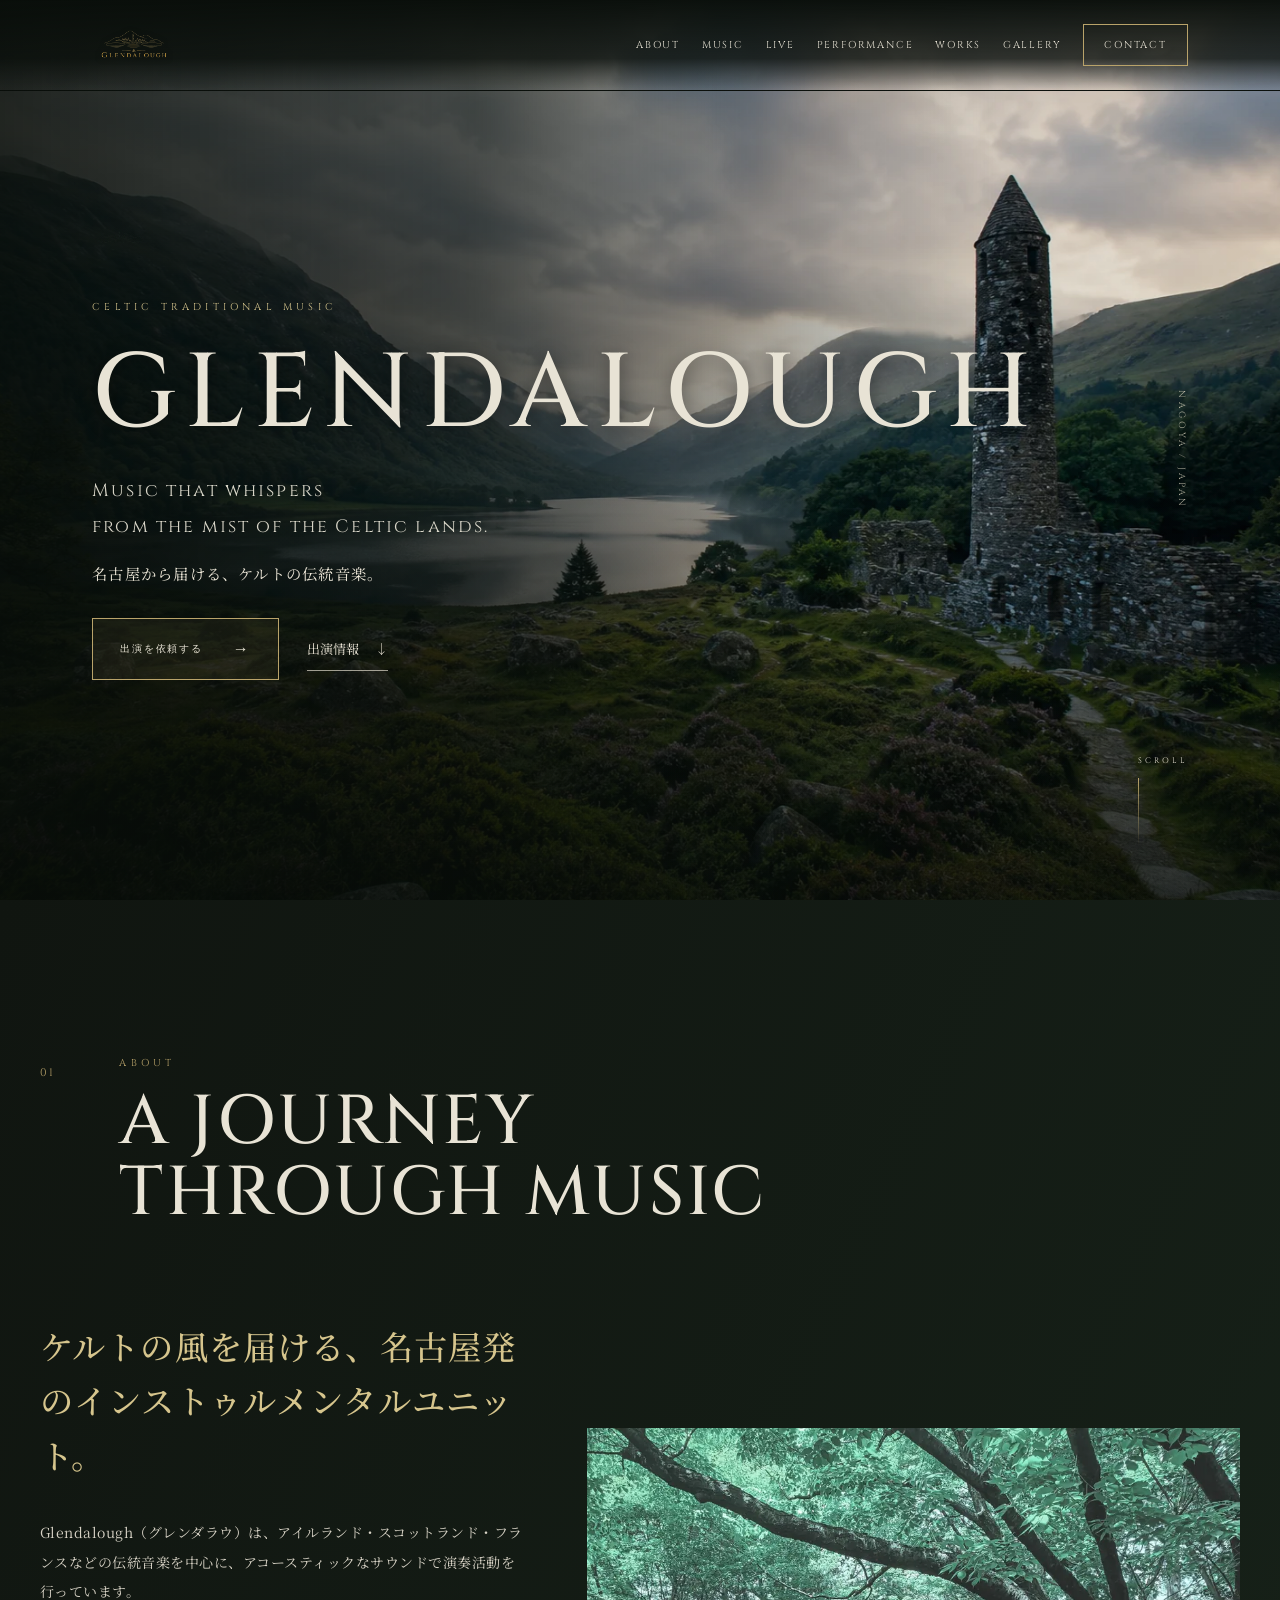
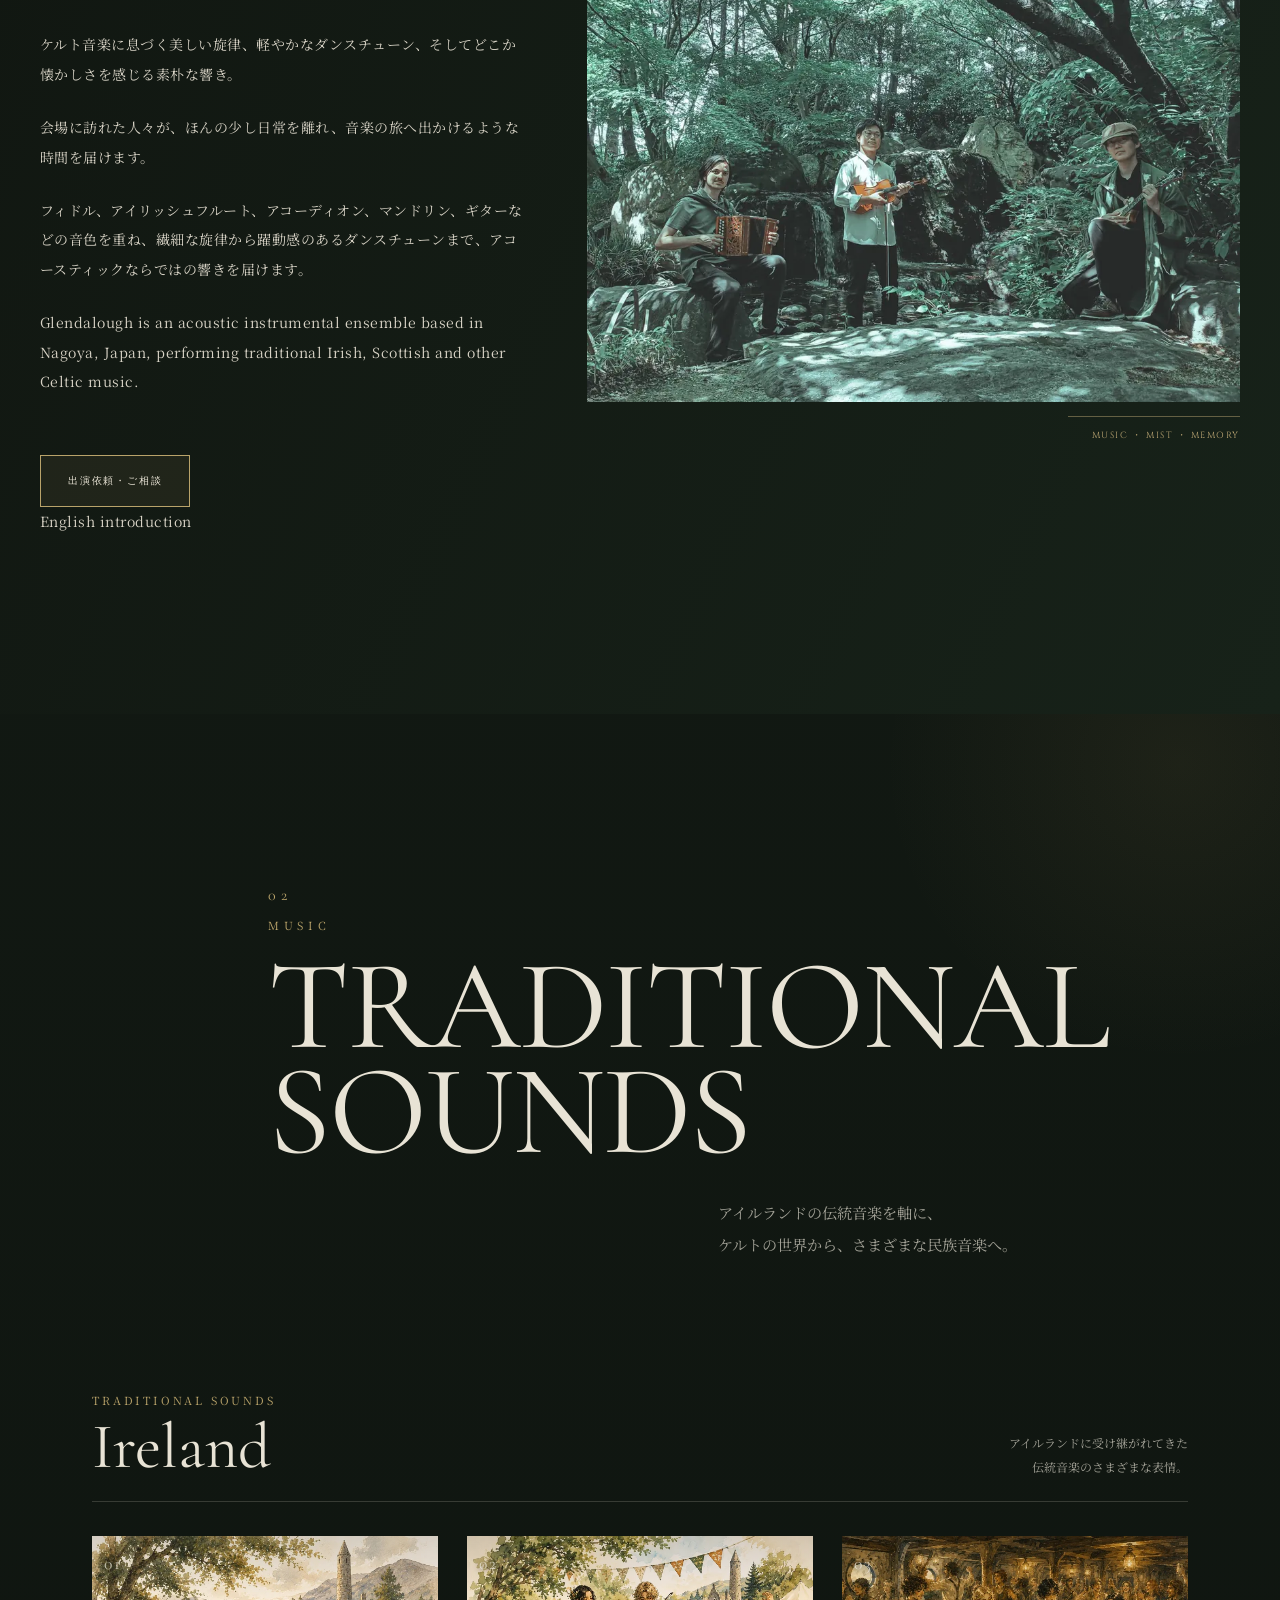
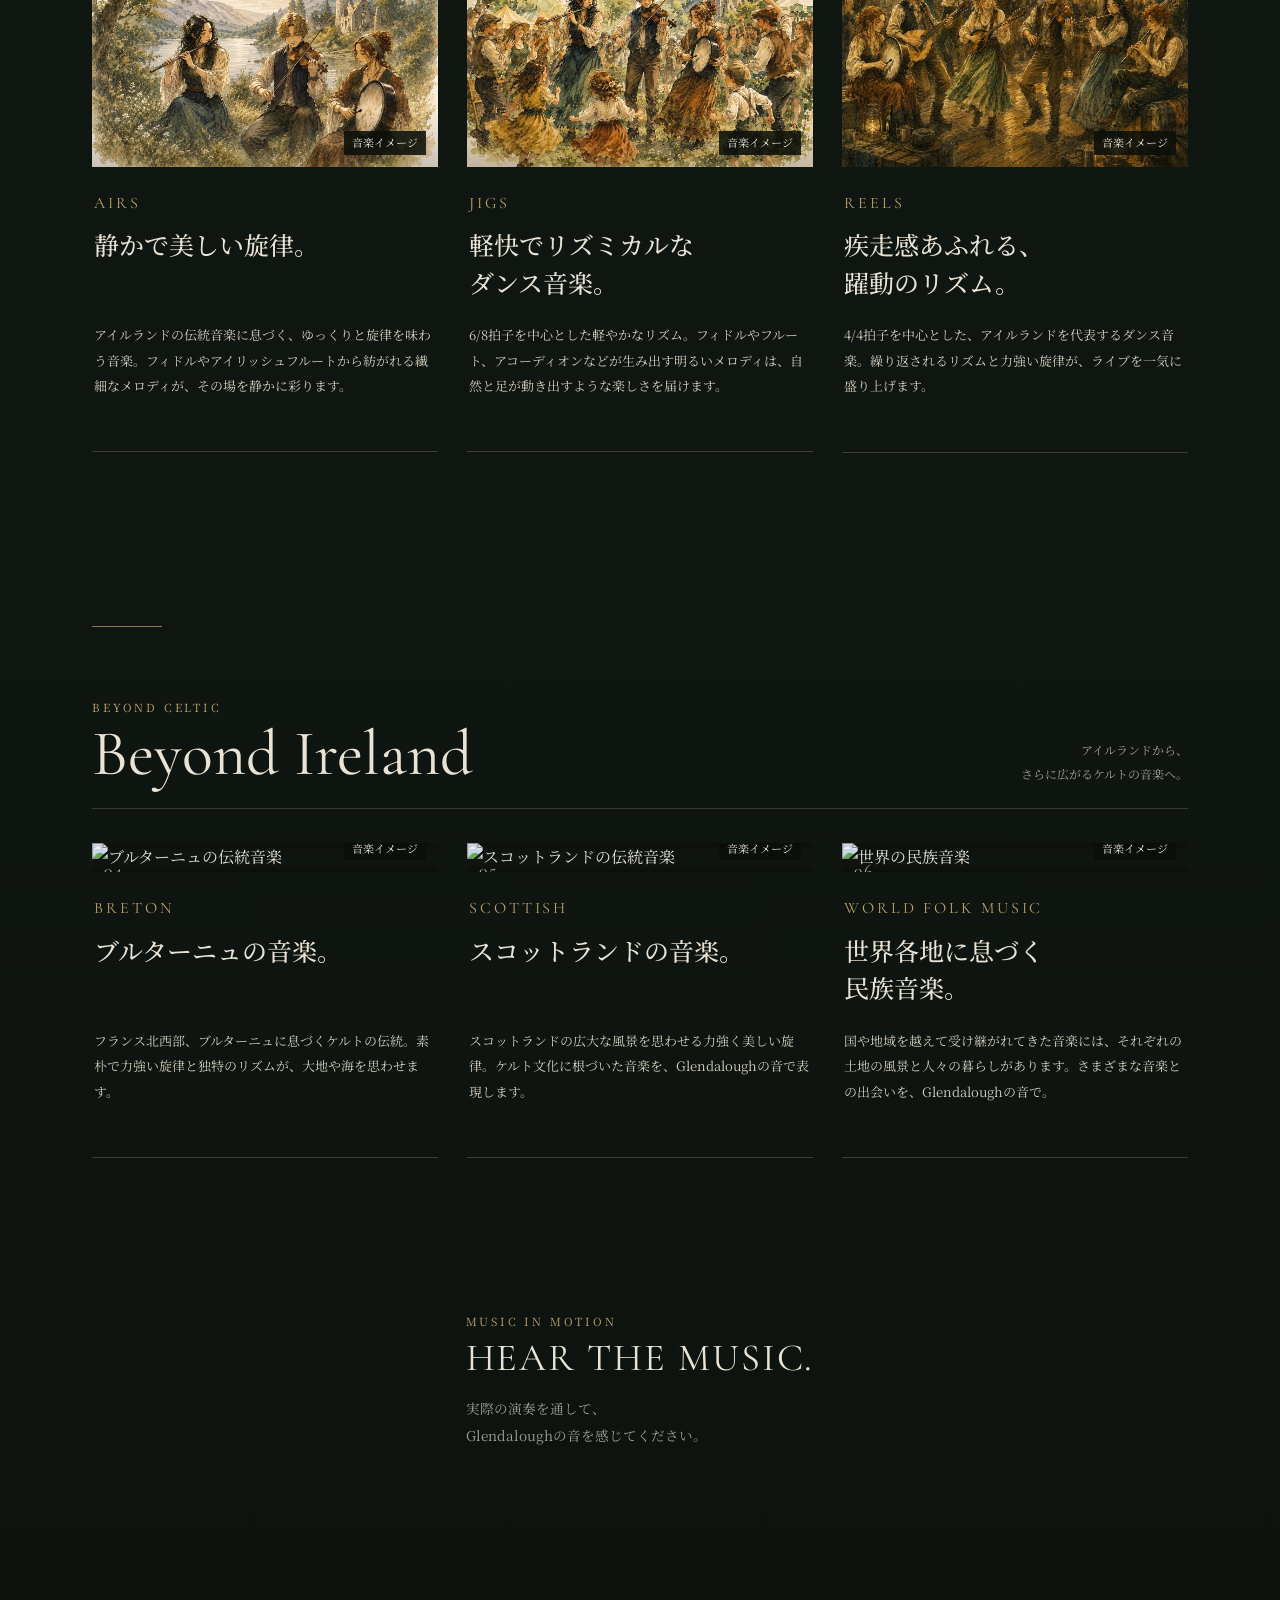
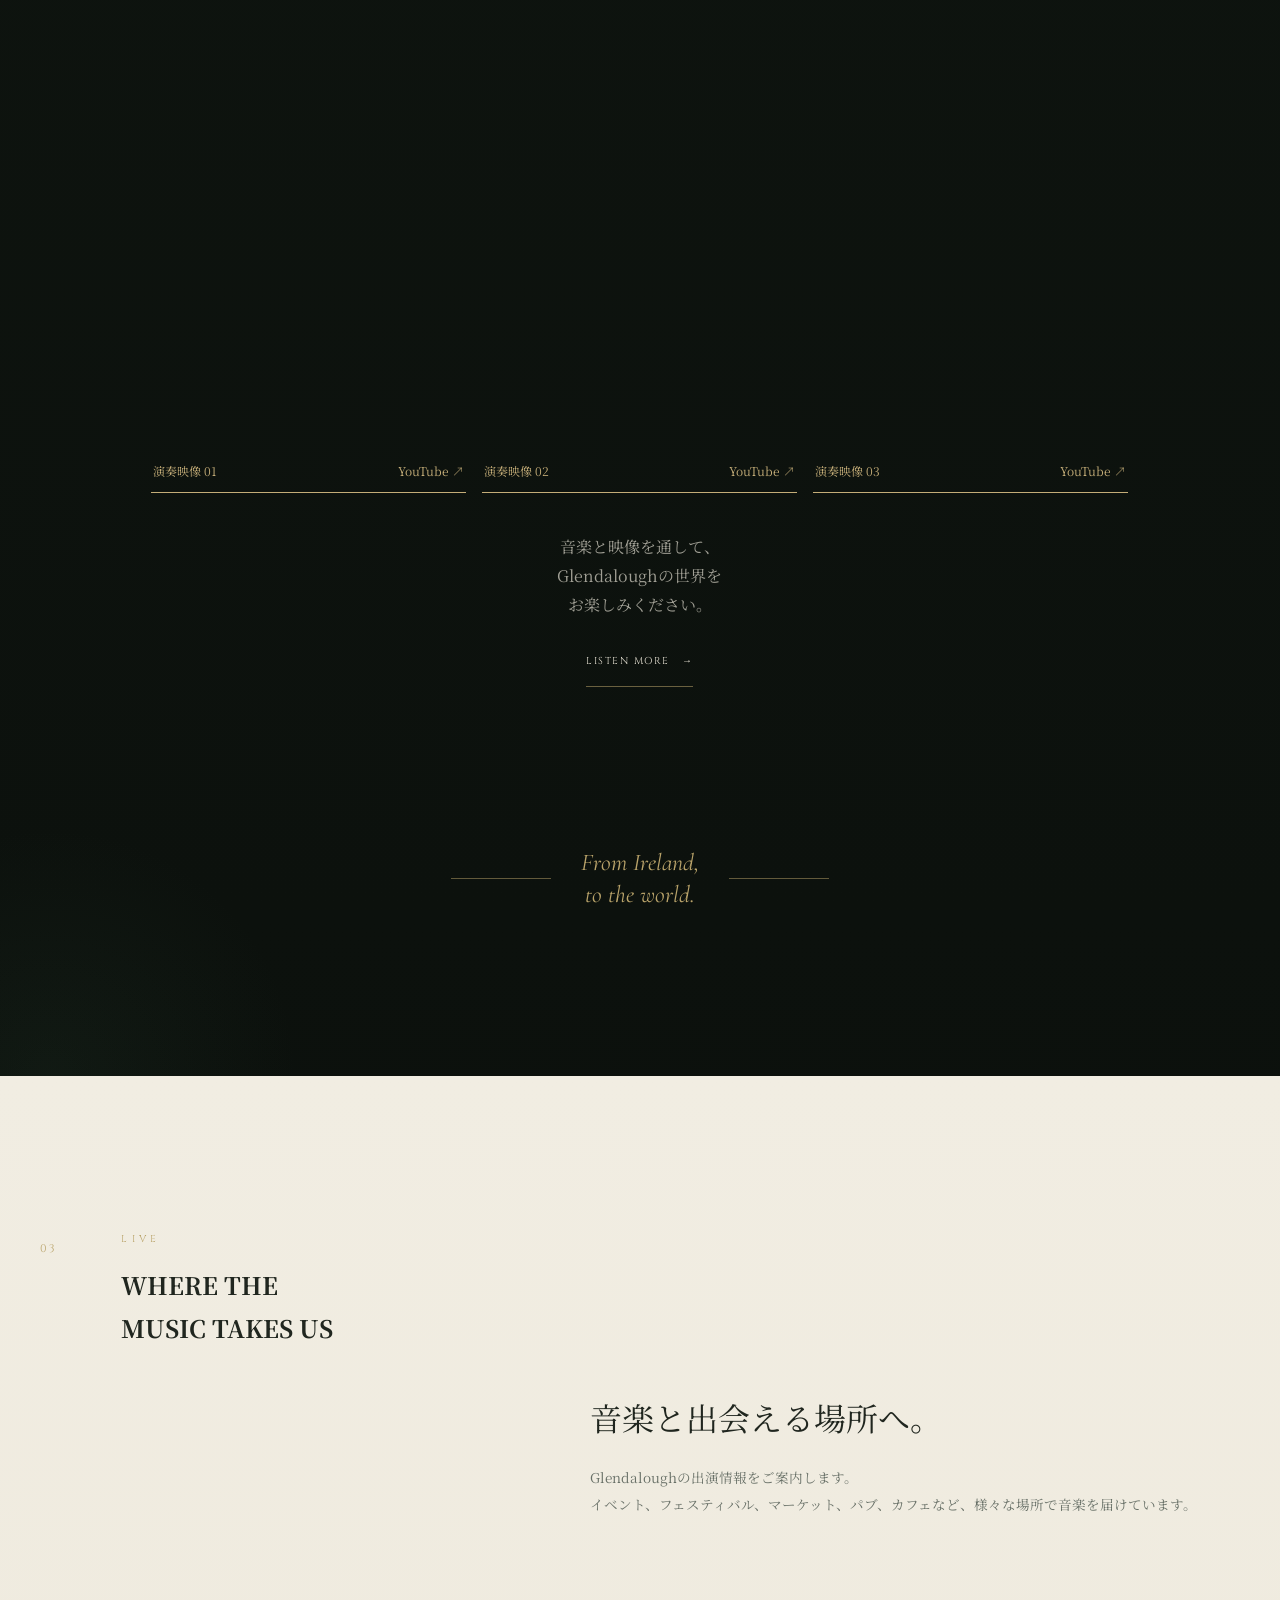
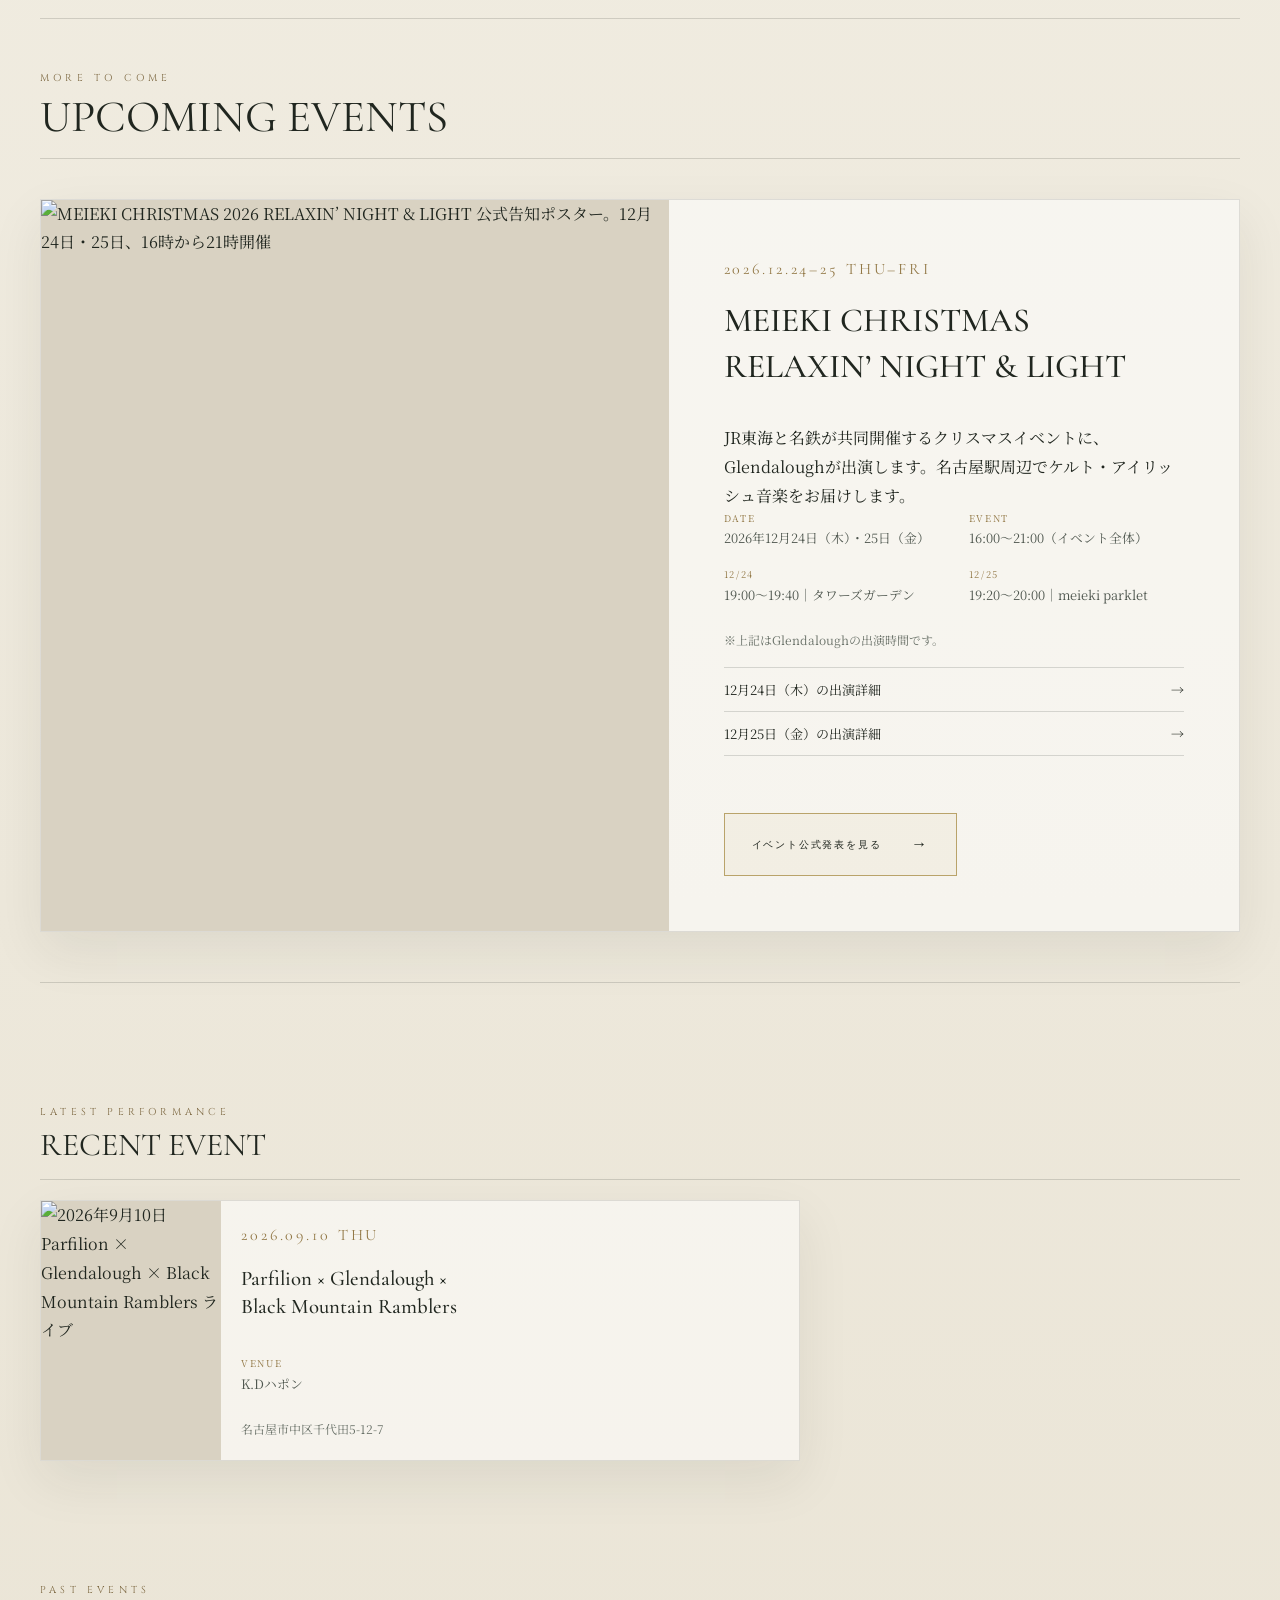
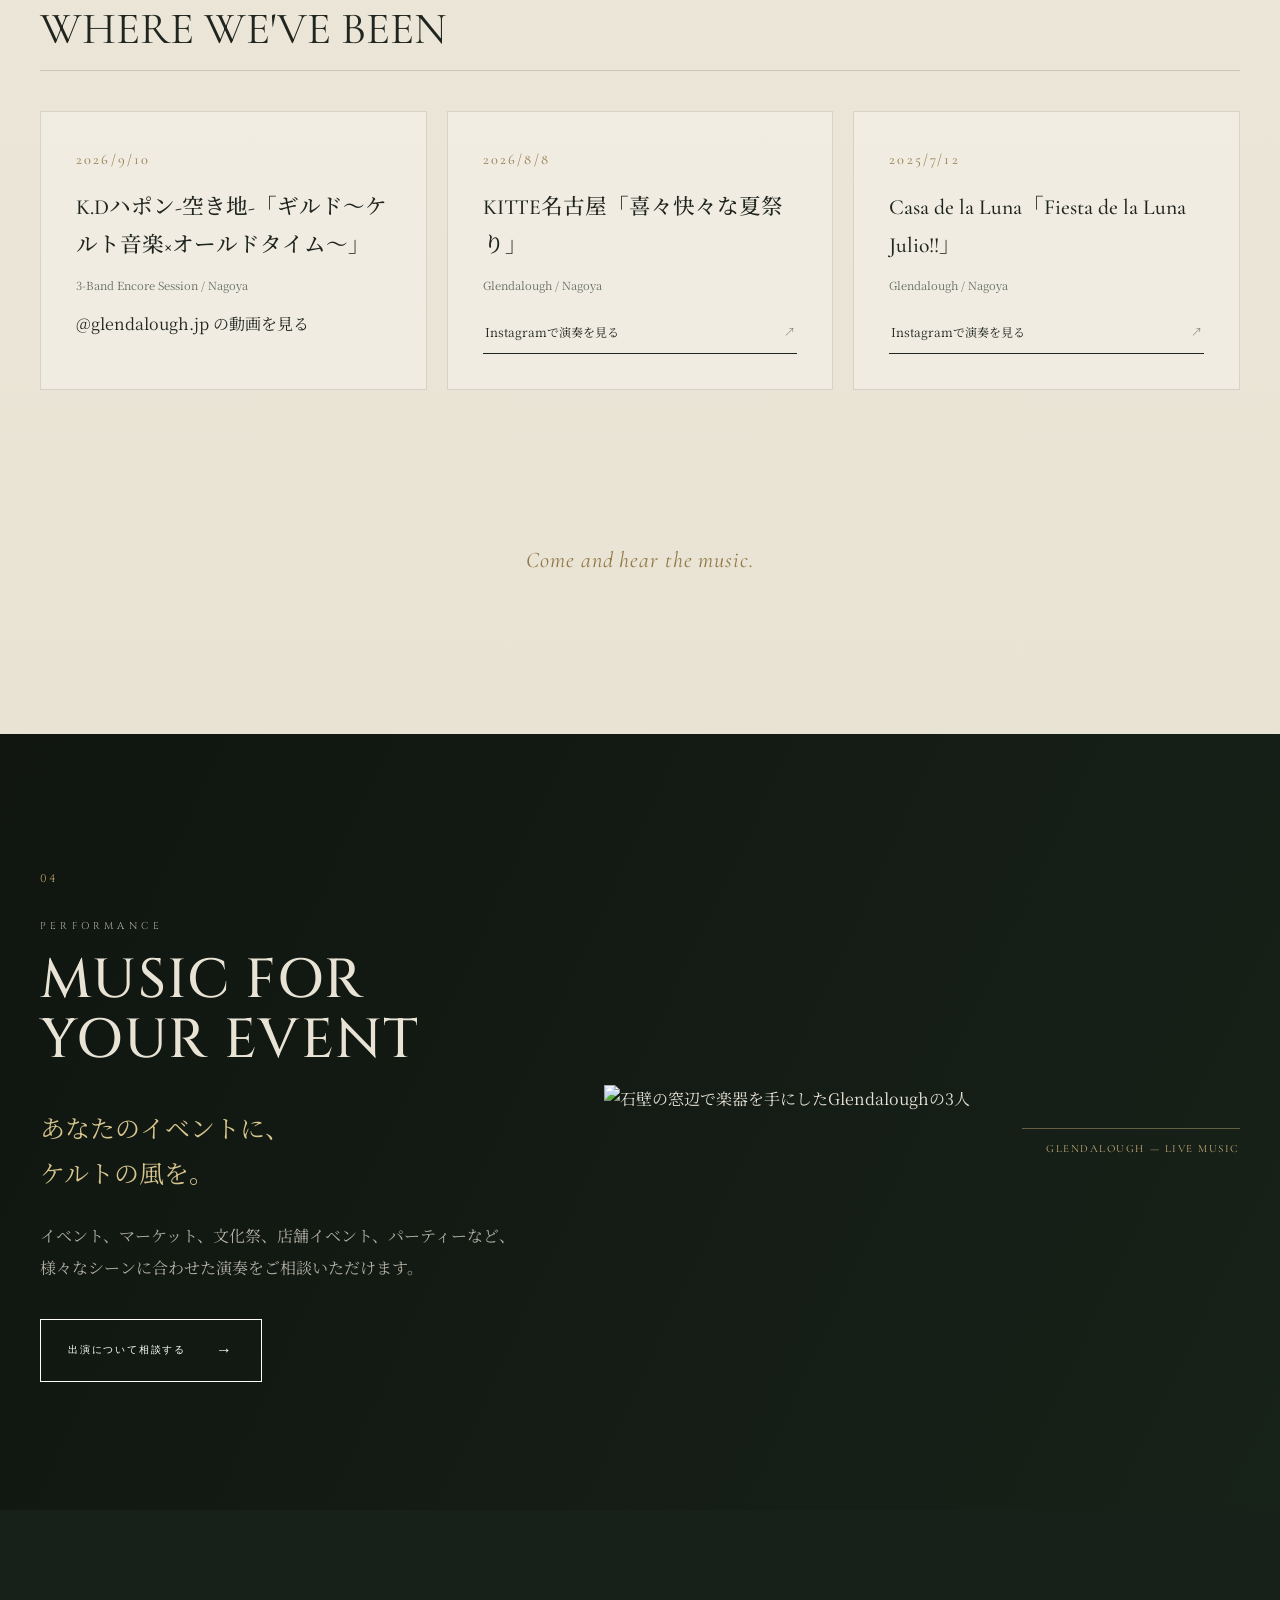
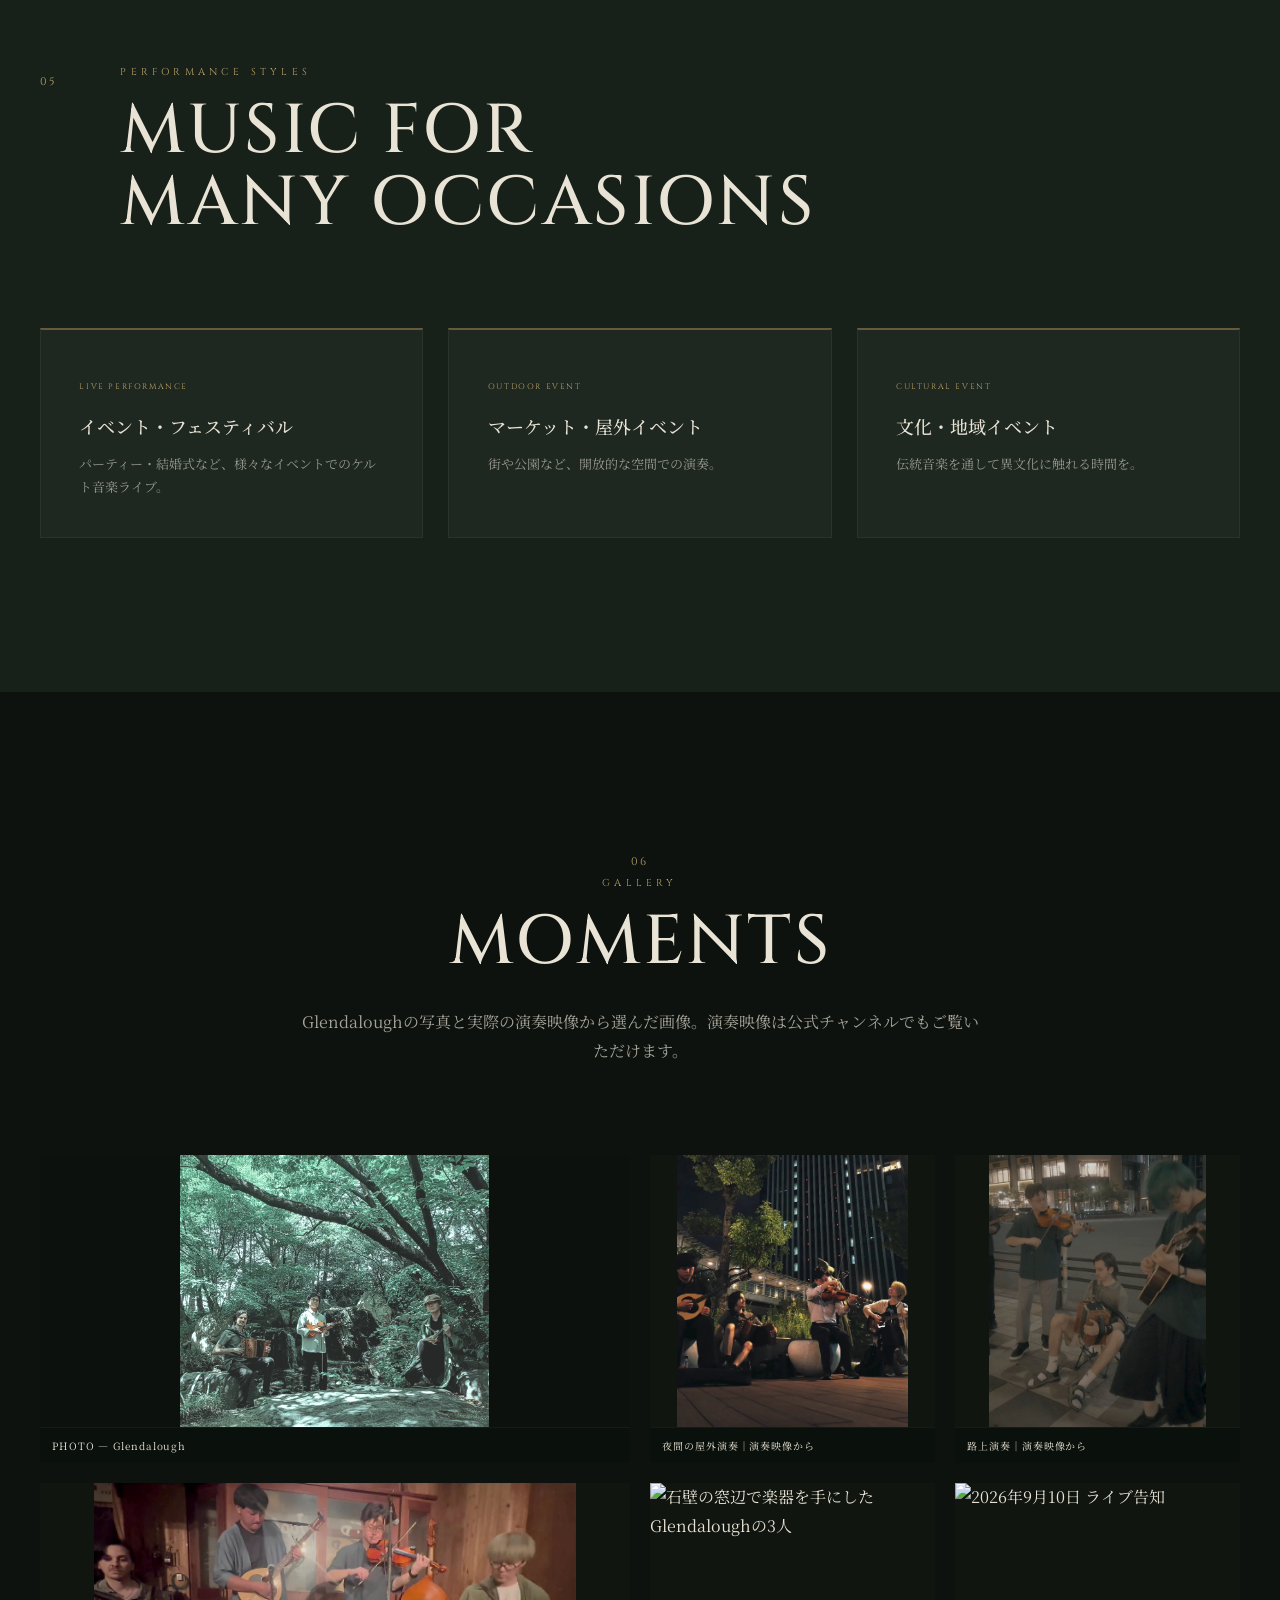
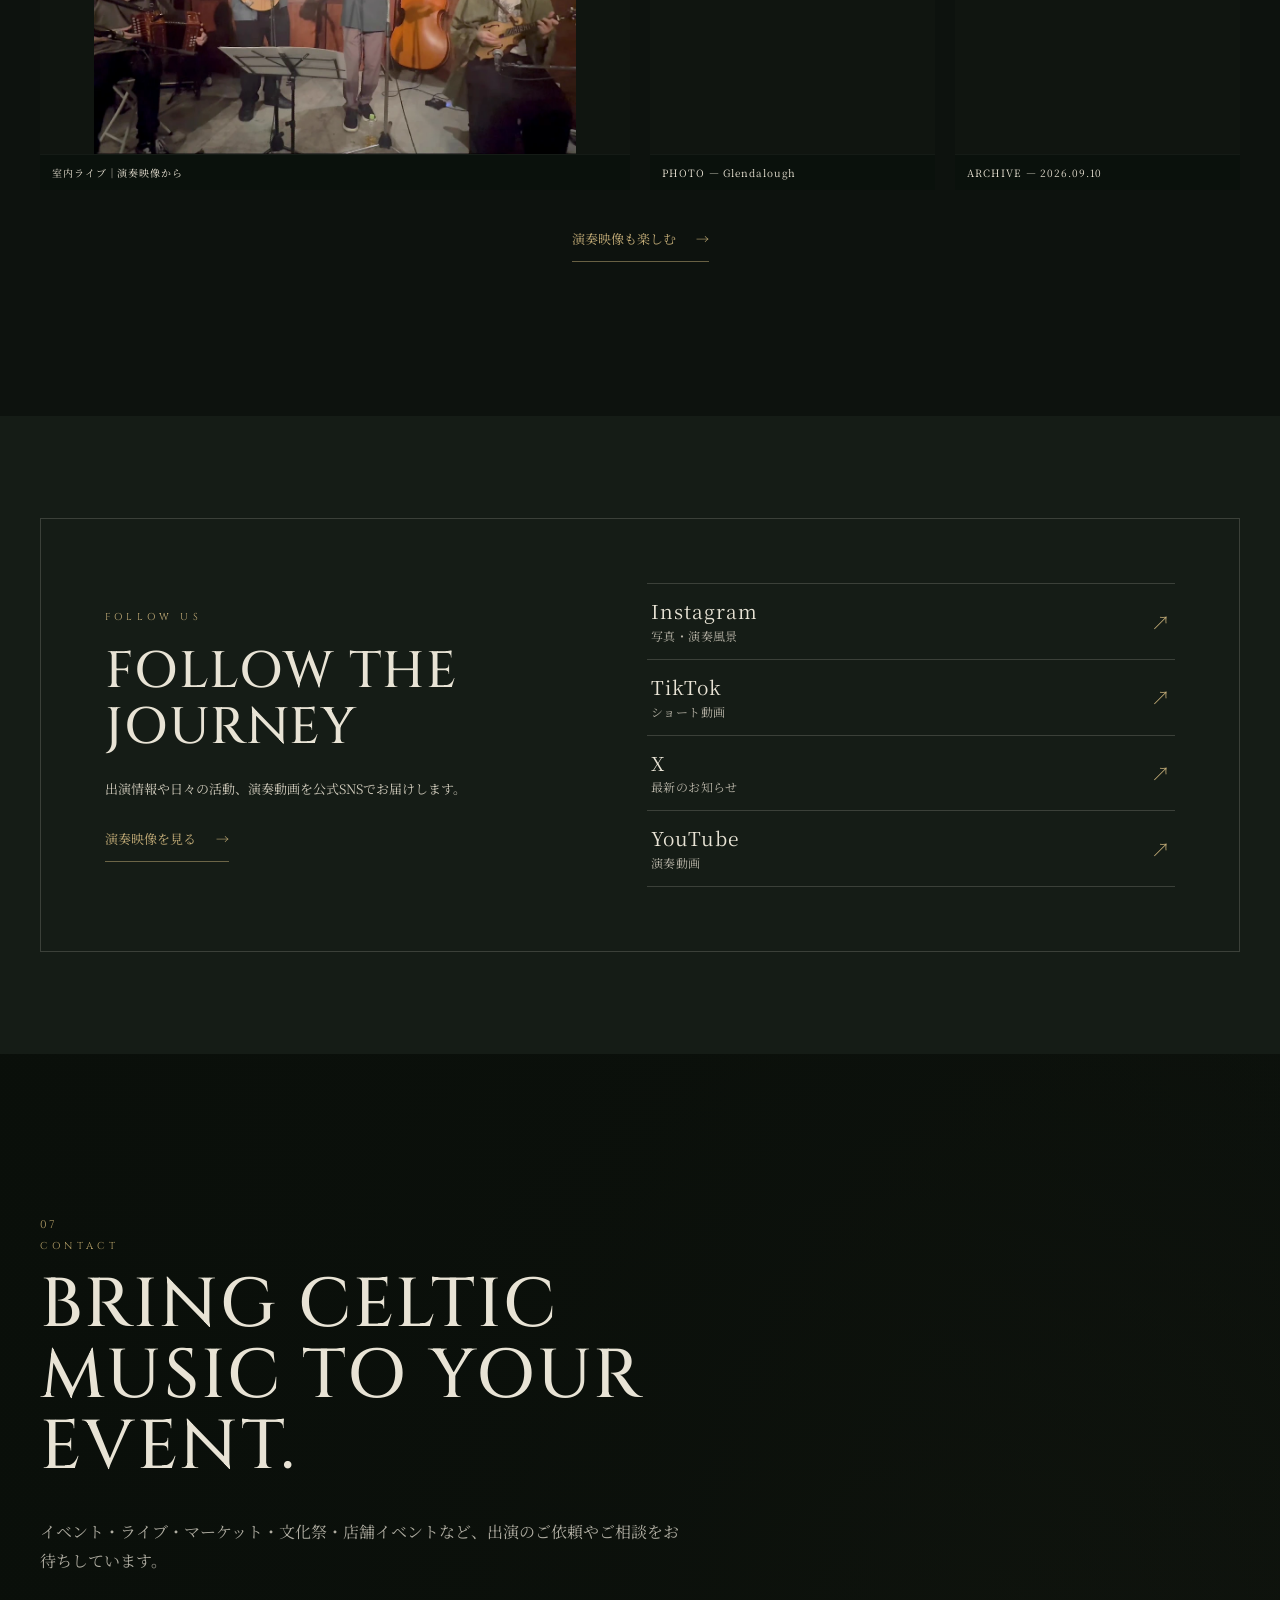
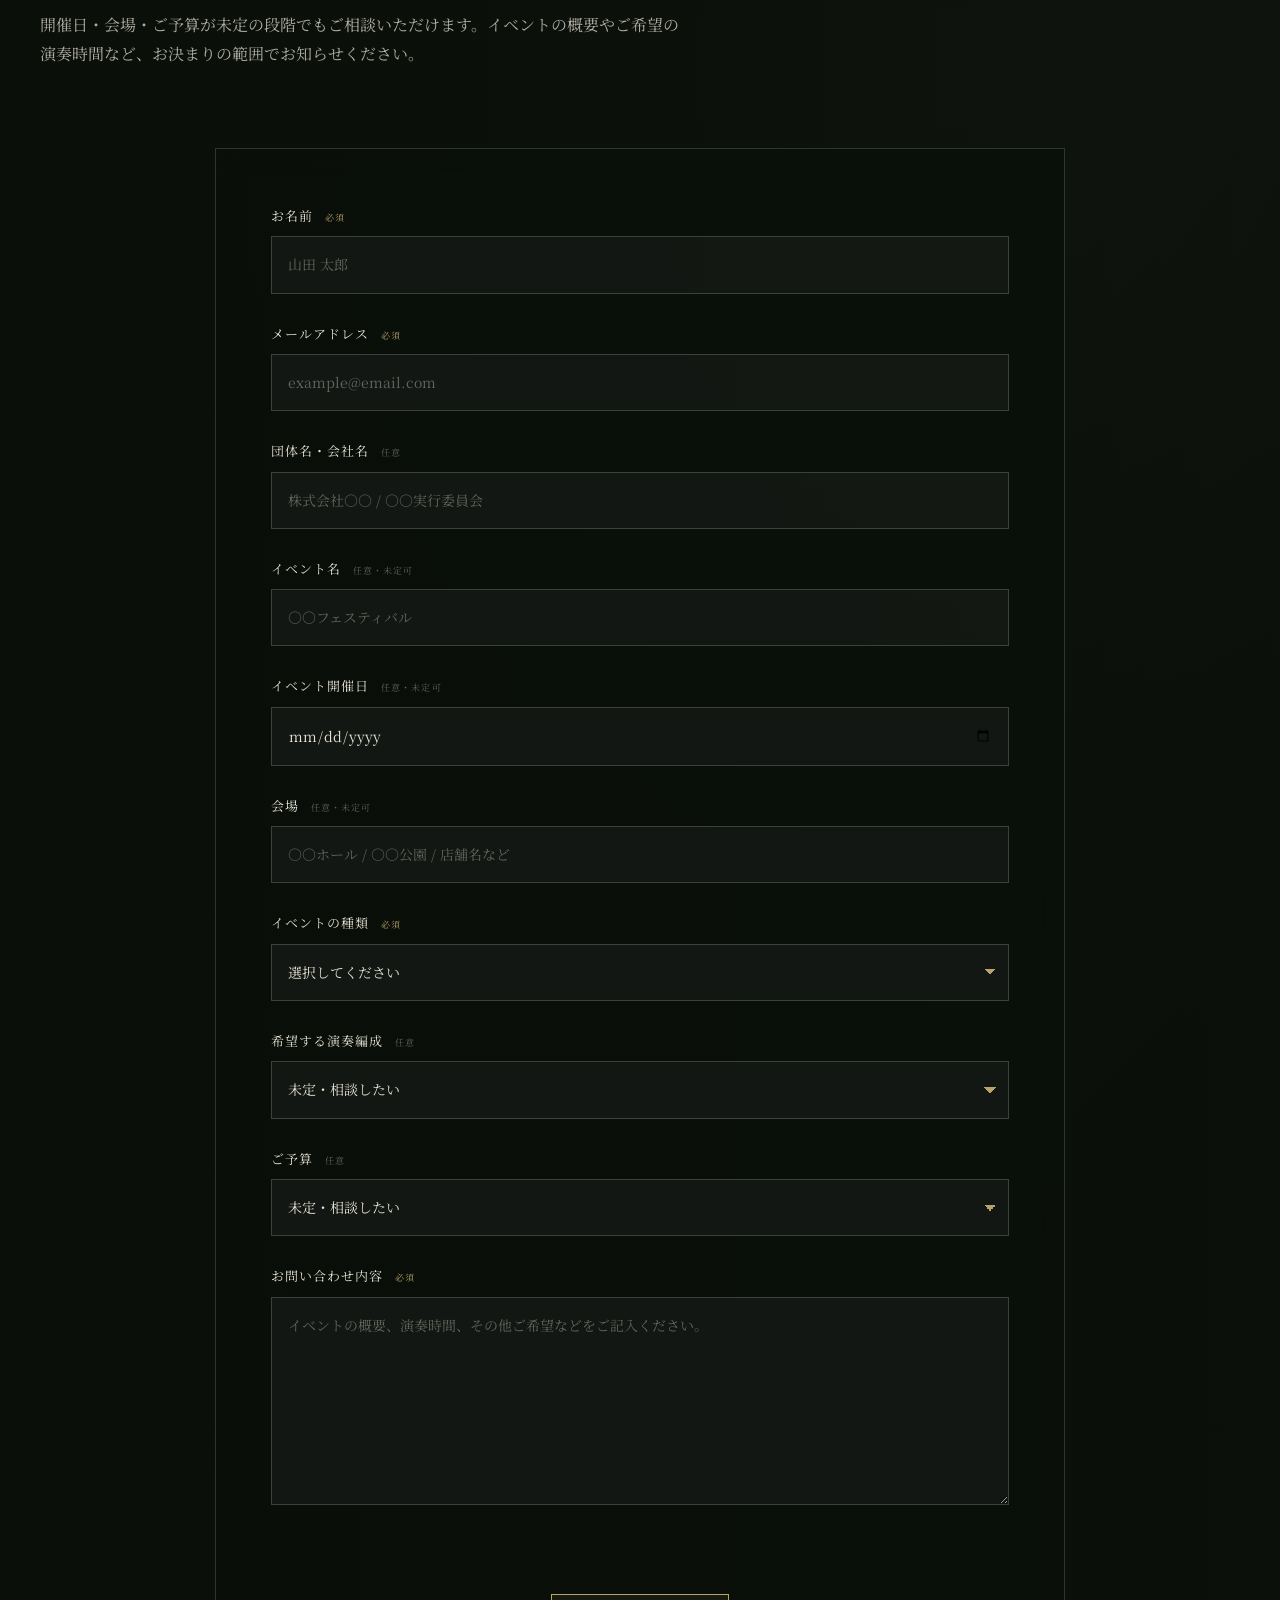
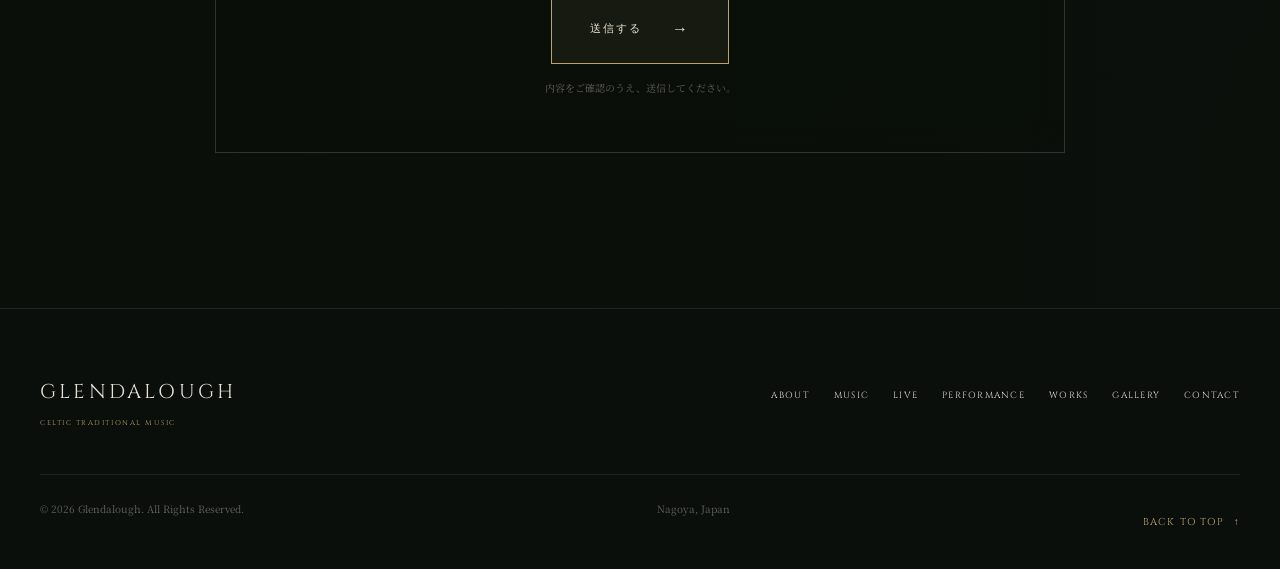
==== commit a46de643: "Optimize four oversized image sources with responsive WebP delivery and measured quality gates" ====
--- a/index.html
+++ b/index.html
@@ -253,7 +253,7 @@
           <div class="music-card-grid">
             <article class="music-card world-card reveal">
               <div class="music-card-image">
-                <img src="images/music-breton.jpg" alt="ブルターニュの伝統音楽" loading="lazy">
+                <img src="images/web/music-breton-1280.webp" srcset="images/web/music-breton-640.webp 640w, images/web/music-breton-1280.webp 1280w" sizes="(max-width: 600px) calc(100vw - 48px), (max-width: 900px) 43vw, (max-width: 1440px) 29vw, 410px" alt="ブルターニュの伝統音楽" loading="lazy">
                 <div class="music-card-overlay"></div>
                 <span class="music-card-number">04</span>
                 <span class="music-art-label">音楽イメージ</span>
@@ -267,7 +267,7 @@
 
             <article class="music-card world-card reveal">
               <div class="music-card-image">
-                <img src="images/music-scottish.jpg" alt="スコットランドの伝統音楽" loading="lazy" width="2048" height="1365">
+                <img src="images/web/music-scottish-1280.webp" srcset="images/web/music-scottish-640.webp 640w, images/web/music-scottish-1280.webp 1280w" sizes="(max-width: 600px) calc(100vw - 48px), (max-width: 900px) 43vw, (max-width: 1440px) 29vw, 410px" alt="スコットランドの伝統音楽" loading="lazy" width="2048" height="1365">
                 <div class="music-card-overlay"></div>
                 <span class="music-card-number">05</span>
                 <span class="music-art-label">音楽イメージ</span>
@@ -281,7 +281,7 @@
 
             <article class="music-card world-card reveal">
               <div class="music-card-image">
-                <img src="images/music-world.jpg" alt="世界の民族音楽" loading="lazy">
+                <img src="images/web/music-world-1280.webp" srcset="images/web/music-world-640.webp 640w, images/web/music-world-1280.webp 1280w" sizes="(max-width: 600px) calc(100vw - 48px), (max-width: 900px) 43vw, (max-width: 1440px) 29vw, 410px" alt="世界の民族音楽" loading="lazy">
                 <div class="music-card-overlay"></div>
                 <span class="music-card-number">06</span>
                 <span class="music-art-label">音楽イメージ</span>
@@ -482,7 +482,7 @@
           <a href="#contact" class="button button-light">出演について相談する <span>→</span></a>
         </div>
         <figure class="performance-photo reveal">
-          <img src="images/image.jpg" alt="石壁の窓辺で楽器を手にしたGlendaloughの3人" loading="lazy" decoding="async">
+          <img src="images/web/ensemble-stone-1280.webp" srcset="images/web/ensemble-stone-640.webp 640w, images/web/ensemble-stone-1280.webp 1280w, images/web/ensemble-stone-1920.webp 1920w" sizes="(max-width: 600px) calc(100vw - 40px), (max-width: 900px) calc(100vw - 80px), (max-width: 1440px) 51vw, 680px" alt="石壁の窓辺で楽器を手にしたGlendaloughの3人" loading="lazy" decoding="async">
           <figcaption>GLENDALOUGH — LIVE MUSIC</figcaption>
         </figure>
       </div>
@@ -543,7 +543,7 @@
           <figure class="gallery-item reveal"><img src="images/editorial/night-city-live.webp" alt="夜の街での屋外演奏" width="1080" height="1270" loading="lazy"><figcaption>夜間の屋外演奏｜演奏映像から</figcaption></figure>
           <figure class="gallery-item reveal"><img src="images/editorial/street-performance.webp" alt="街角で楽器を奏でる演奏者" width="1152" height="1440" loading="lazy"><figcaption>路上演奏｜演奏映像から</figcaption></figure>
           <figure class="gallery-item reveal"><img src="images/editorial/indoor-live-089s.webp" alt="木目調の会場で演奏するミュージシャン" width="1080" height="608" loading="lazy"><figcaption>室内ライブ｜演奏映像から</figcaption></figure>
-          <figure class="gallery-item reveal"><img src="images/image.jpg" alt="石壁の窓辺で楽器を手にしたGlendaloughの3人" loading="lazy"><figcaption>PHOTO — Glendalough</figcaption></figure>
+          <figure class="gallery-item reveal"><img src="images/web/ensemble-stone-1280.webp" srcset="images/web/ensemble-stone-640.webp 640w, images/web/ensemble-stone-1280.webp 1280w" sizes="(max-width: 600px) 45vw, 28vw" alt="石壁の窓辺で楽器を手にしたGlendaloughの3人" loading="lazy"><figcaption>PHOTO — Glendalough</figcaption></figure>
           <figure class="gallery-item reveal"><img src="images/live-20260910.jpg" alt="2026年9月10日 ライブ告知" loading="lazy"><figcaption>ARCHIVE — 2026.09.10</figcaption></figure>
         </div>
         <div class="gallery-next"><a class="editorial-text-link" href="#music-video">演奏映像も楽しむ <span aria-hidden="true">→</span></a></div>
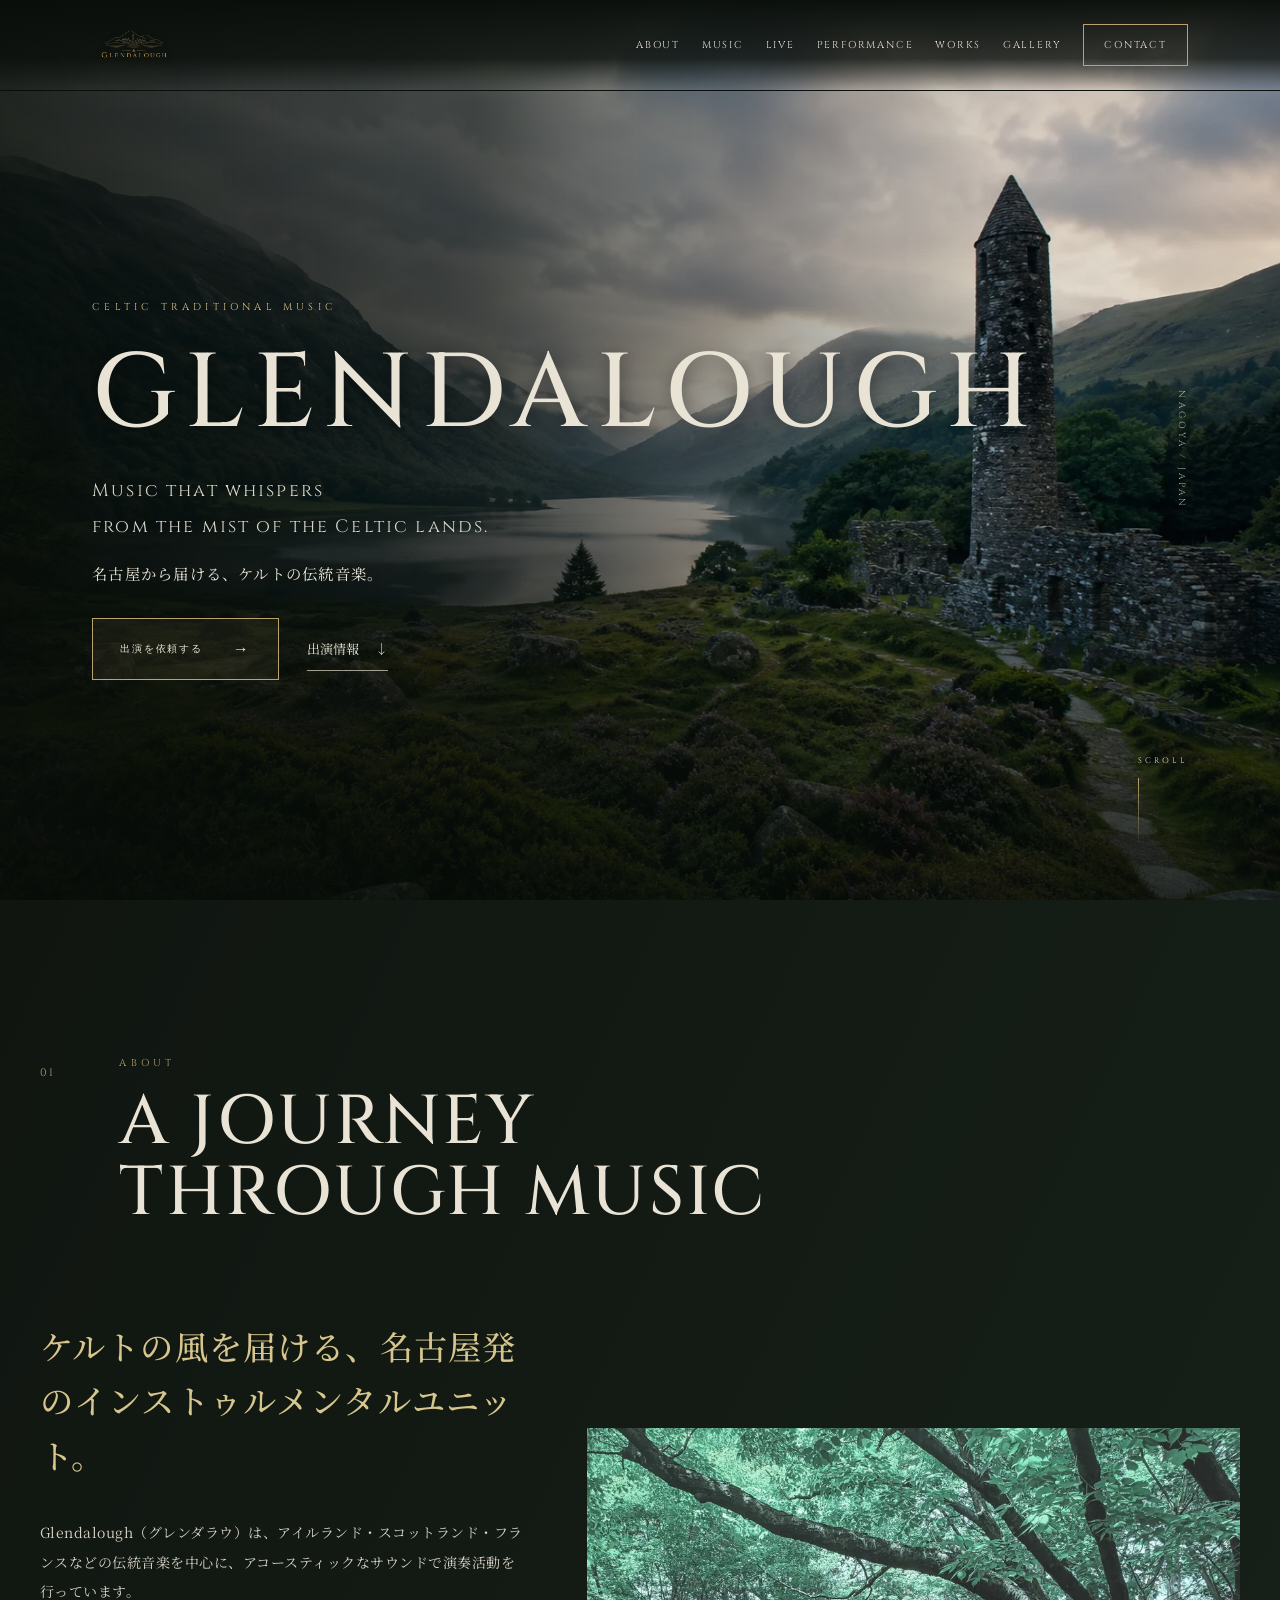
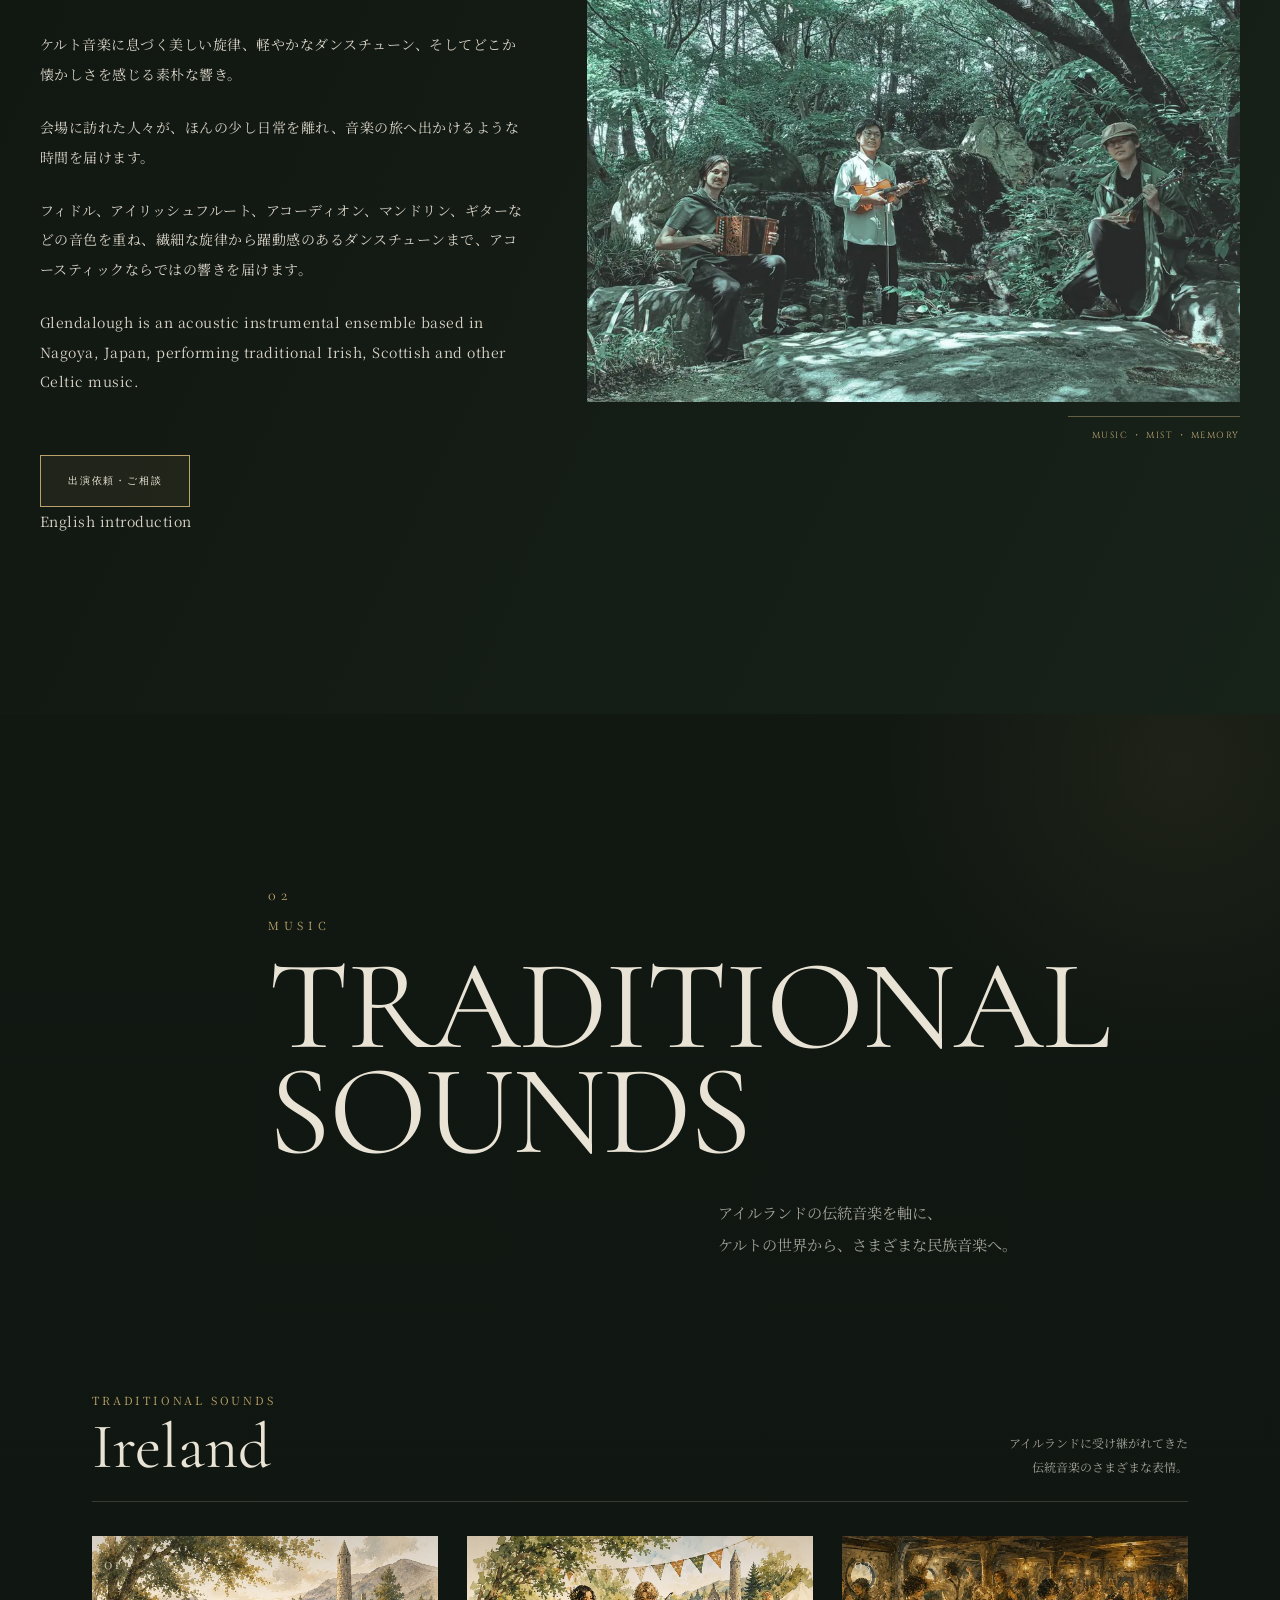
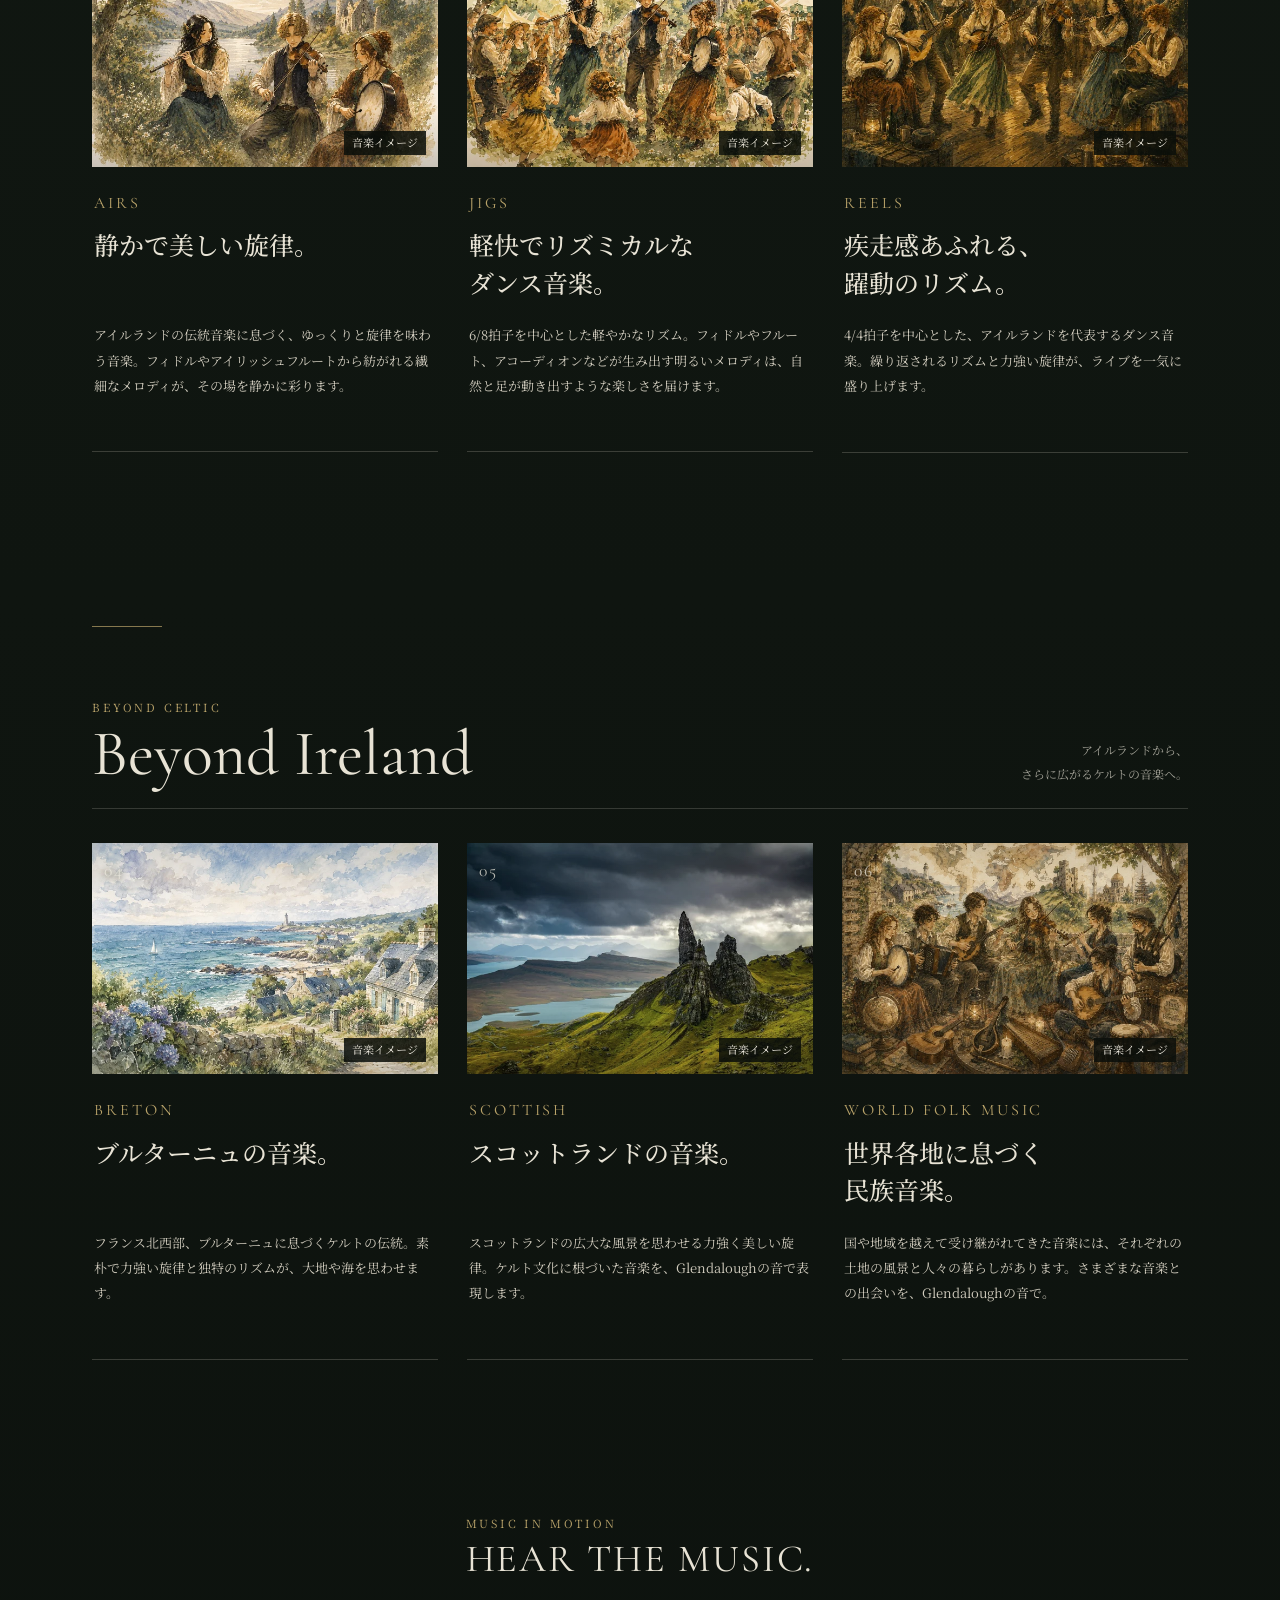
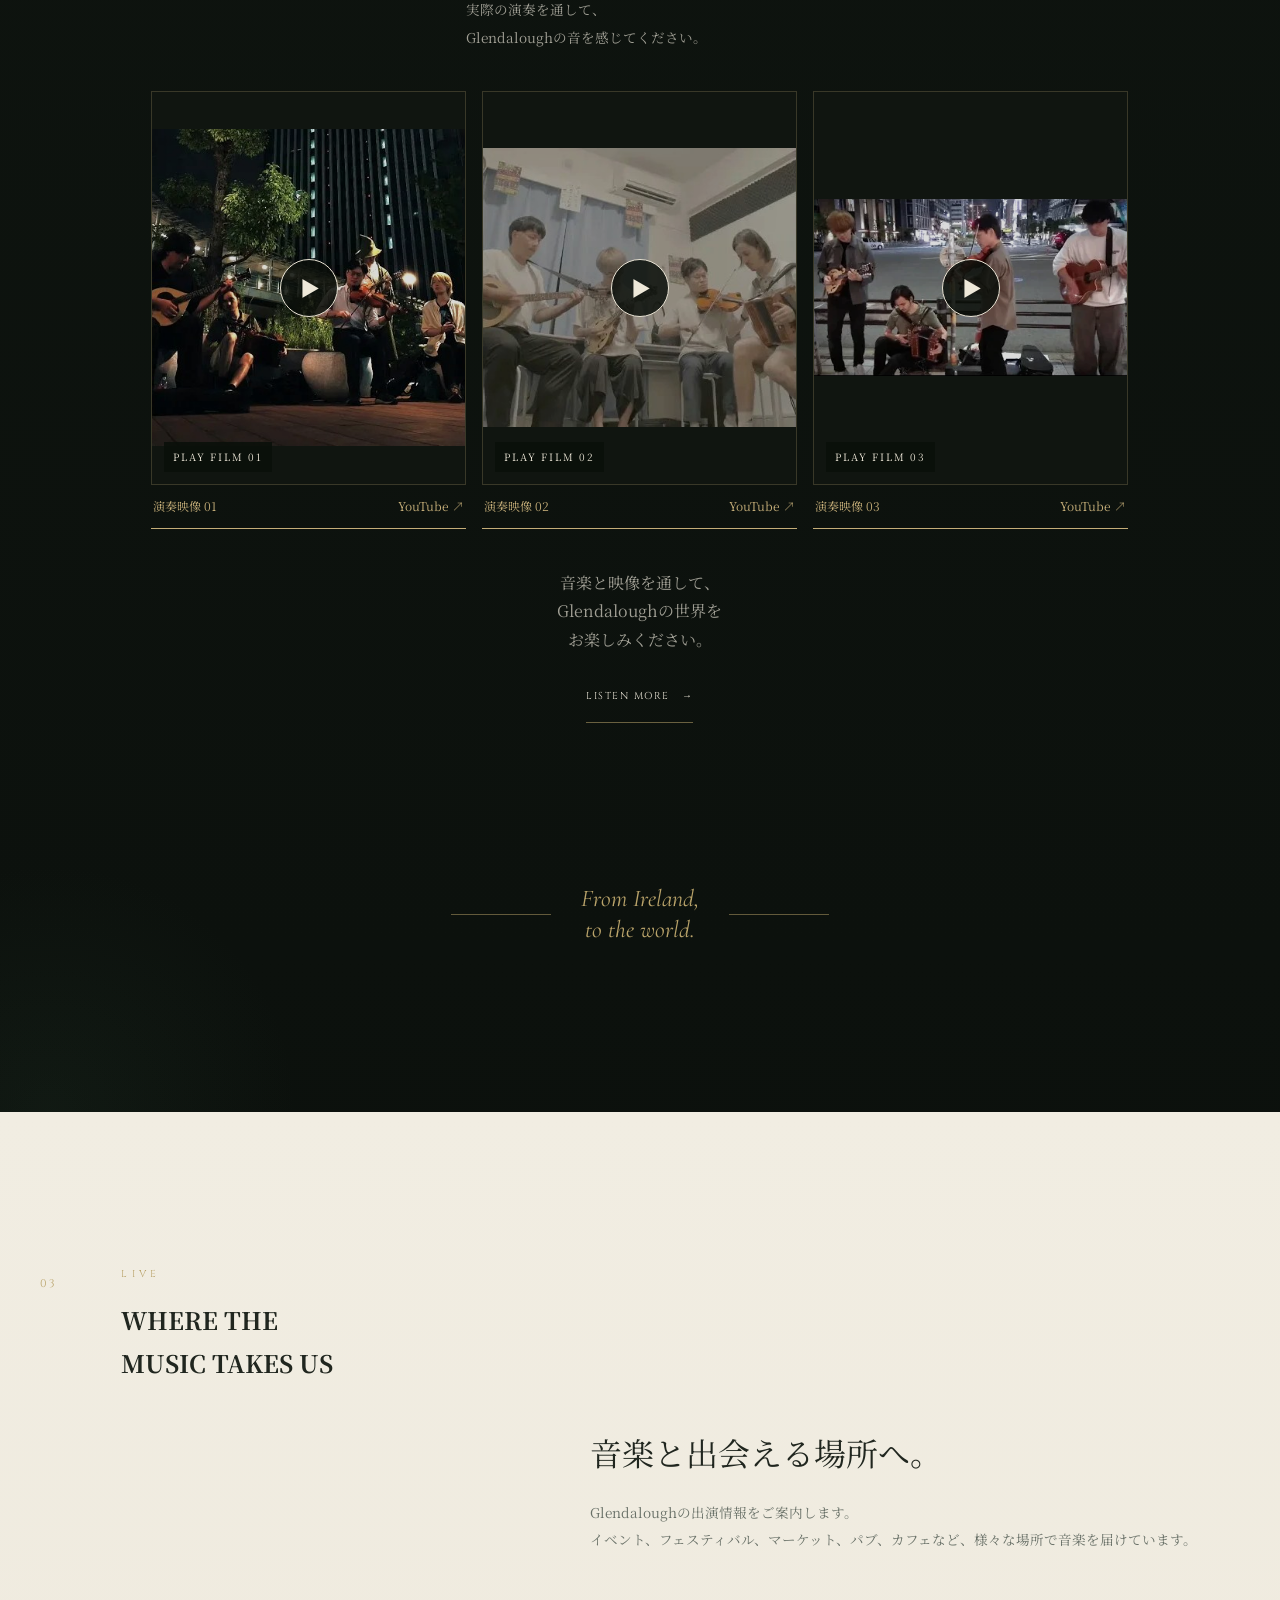
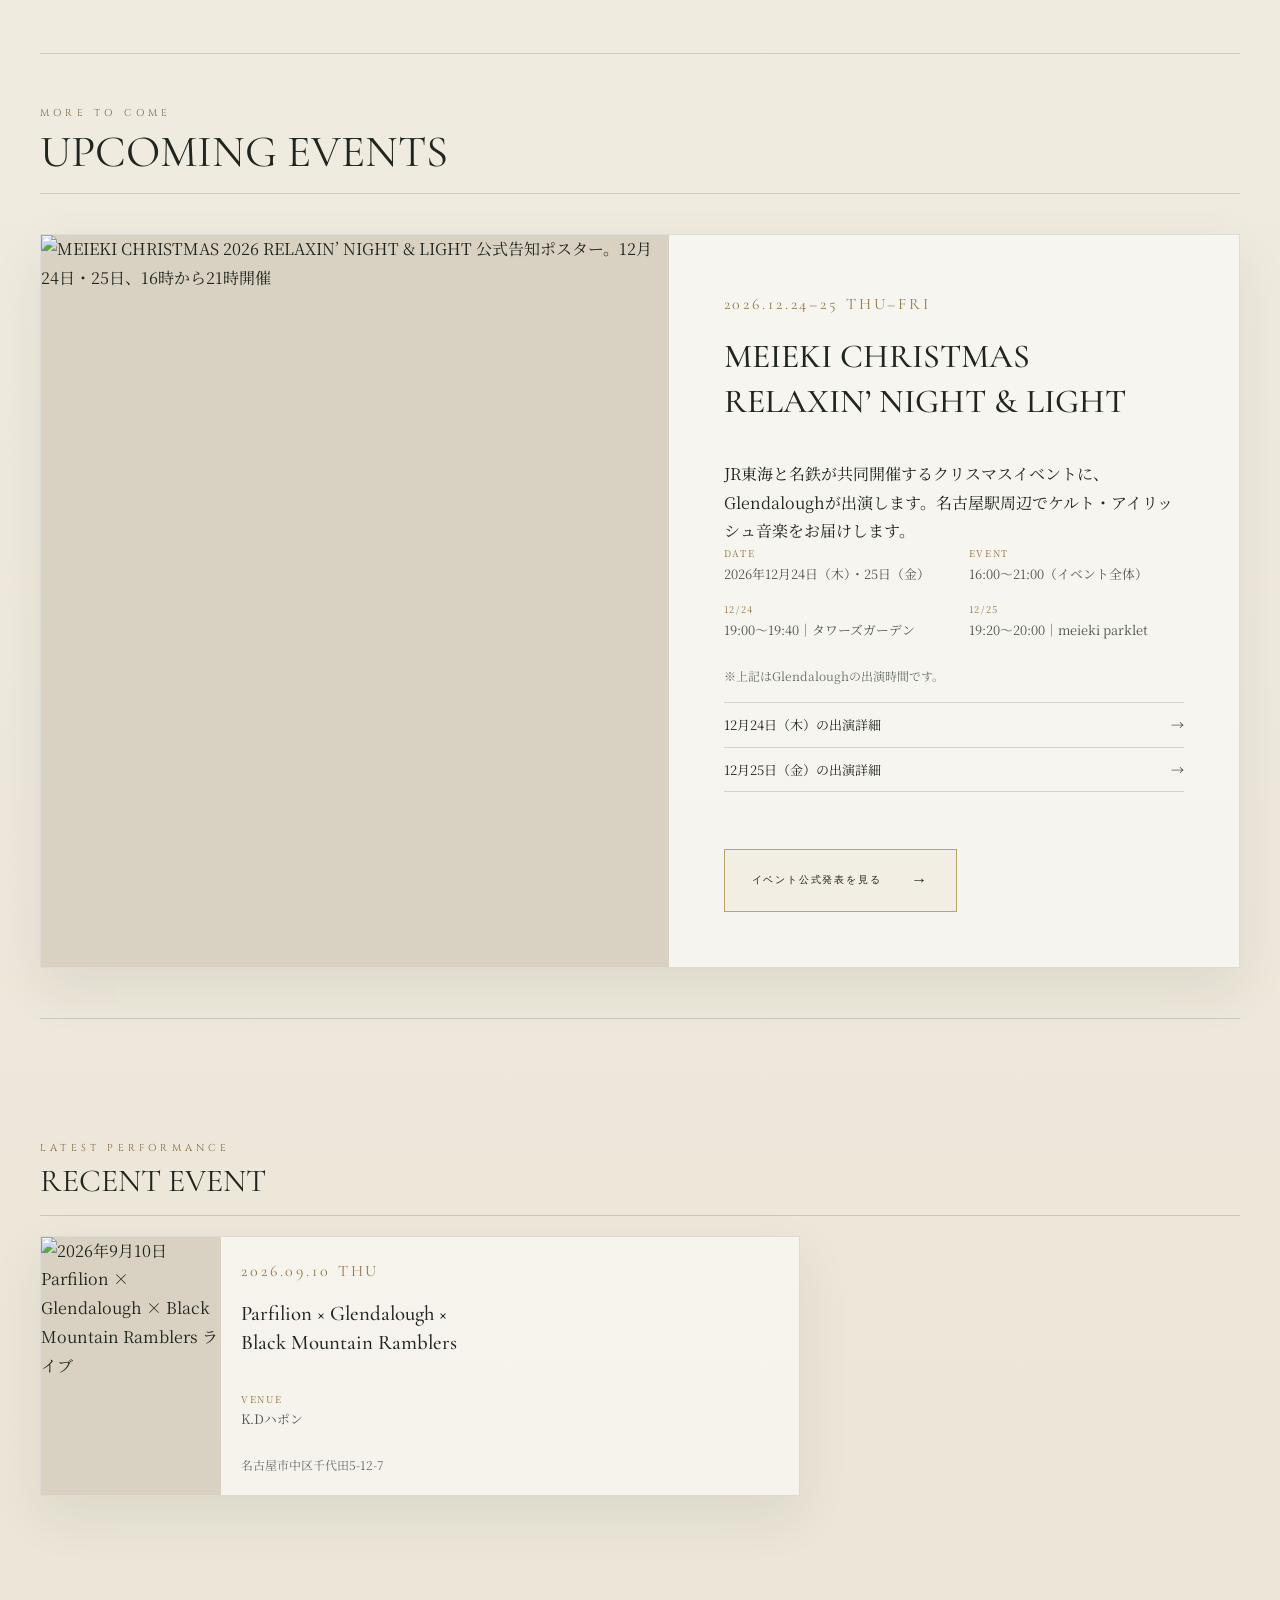
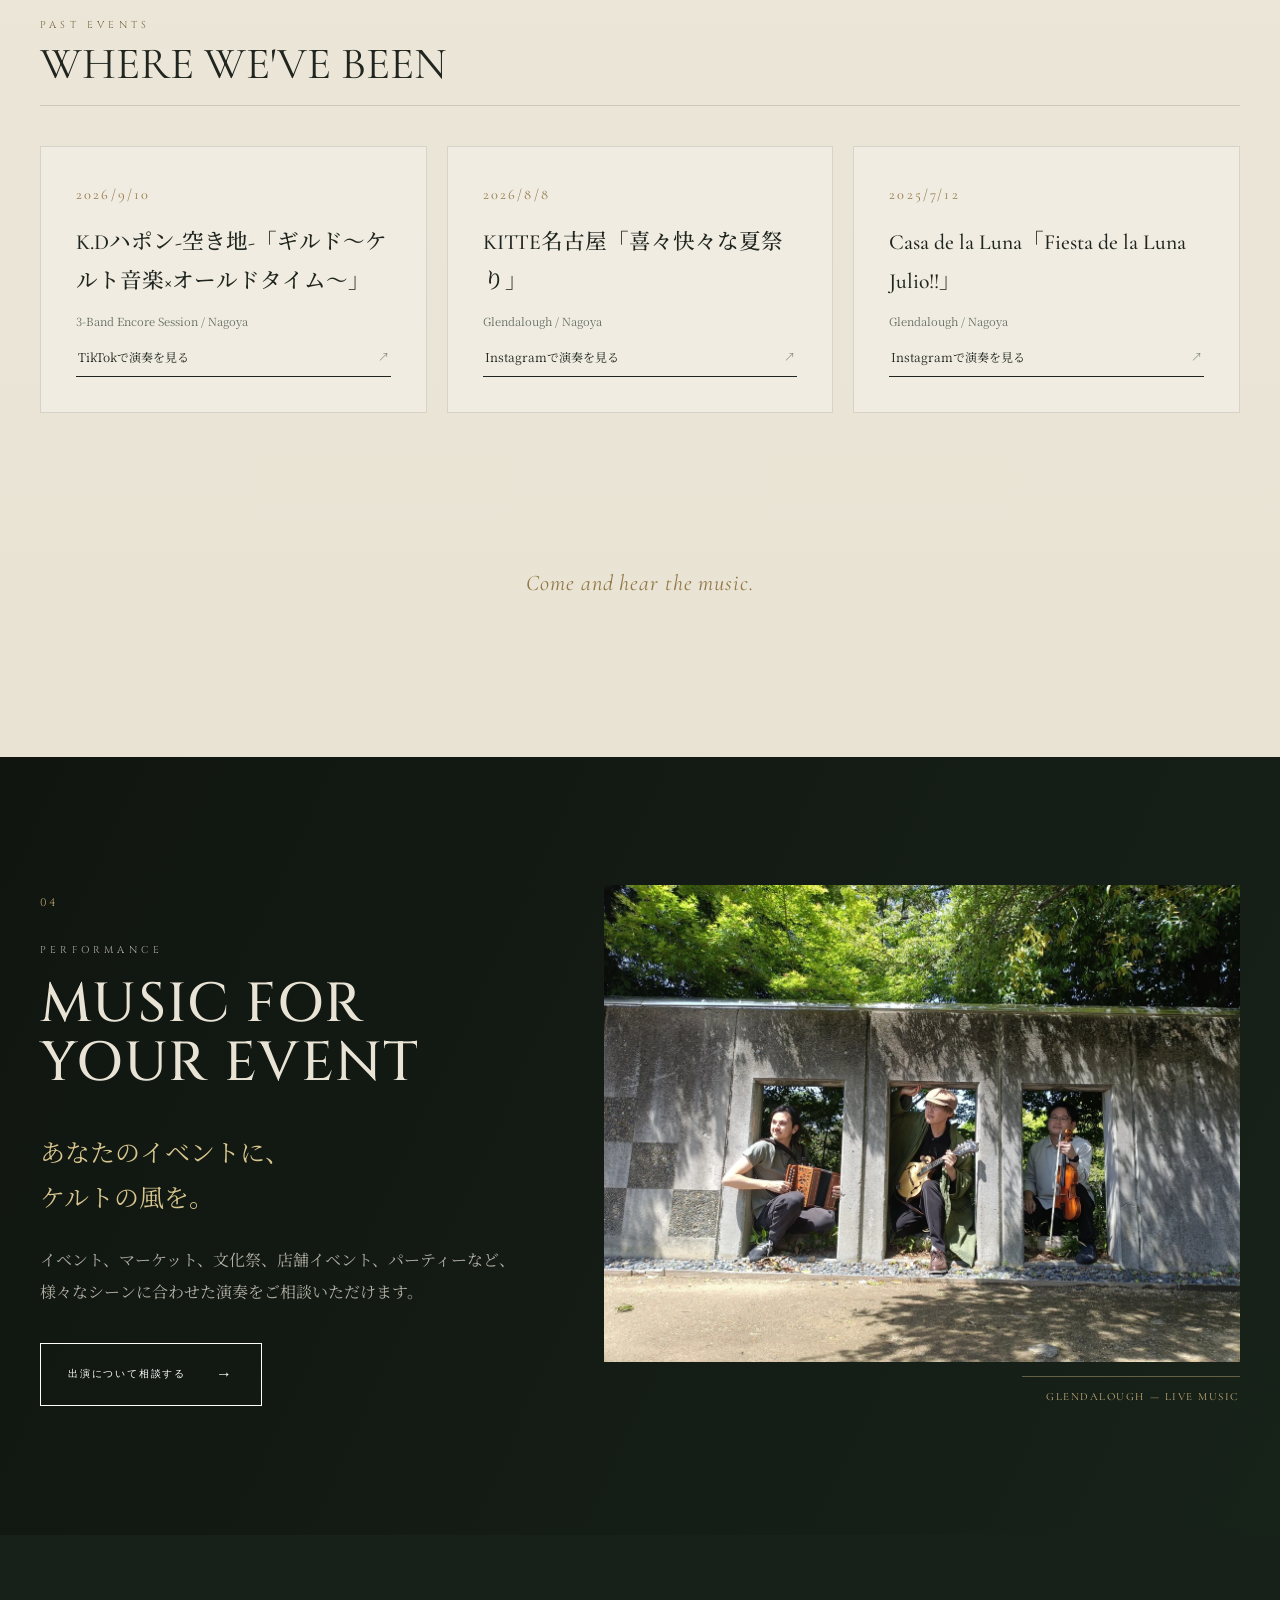
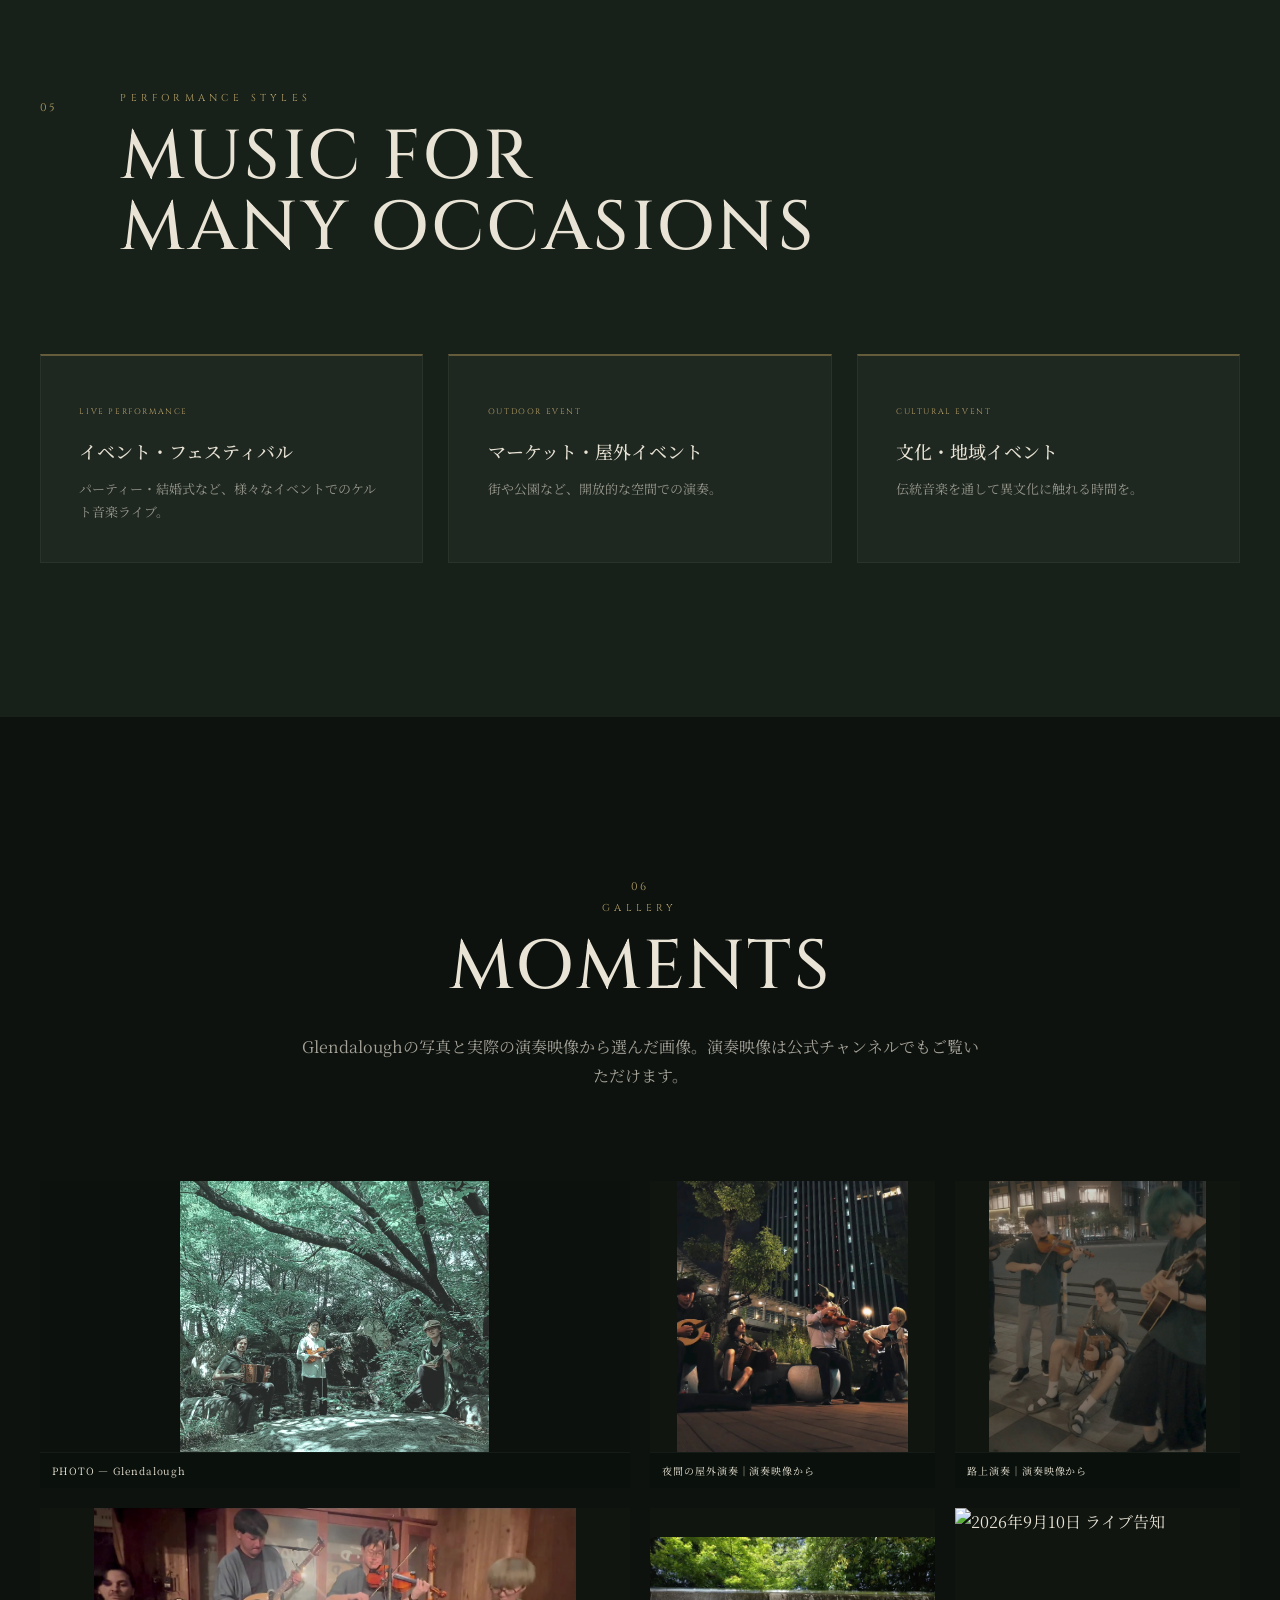
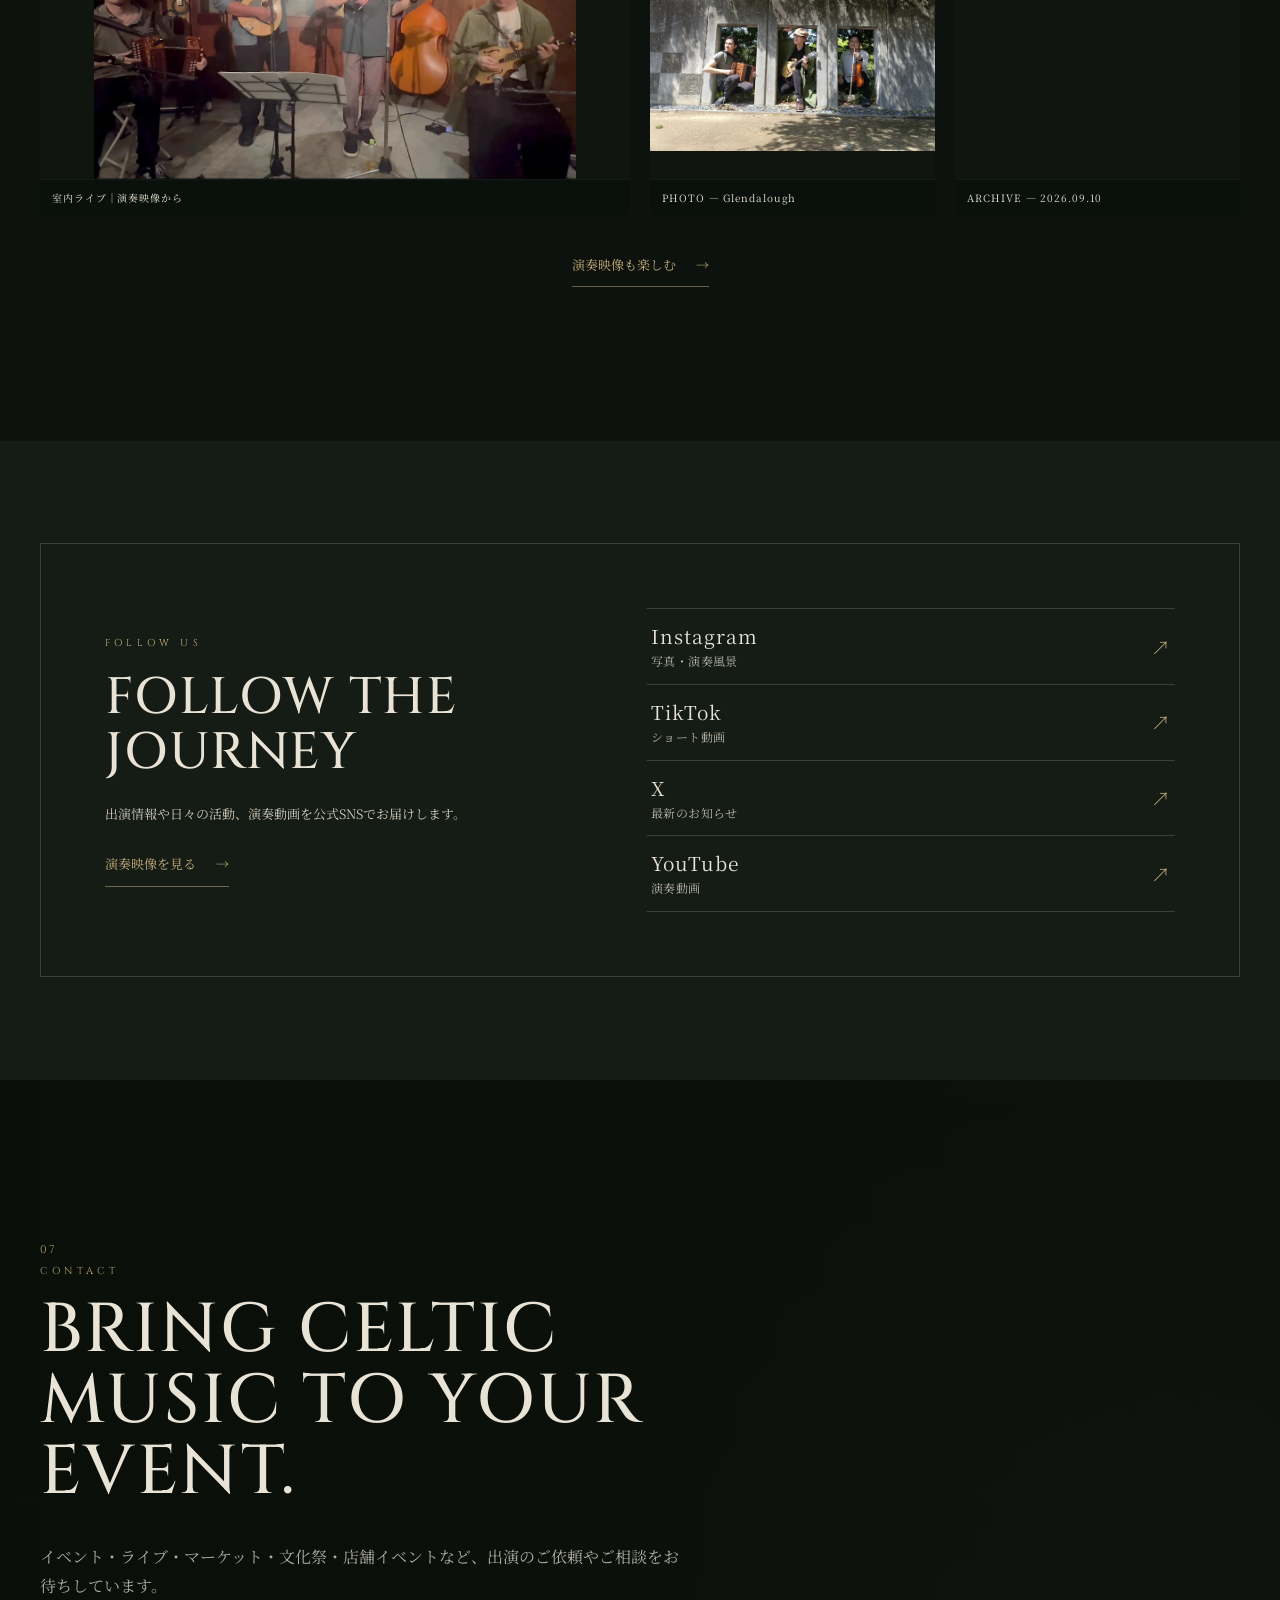
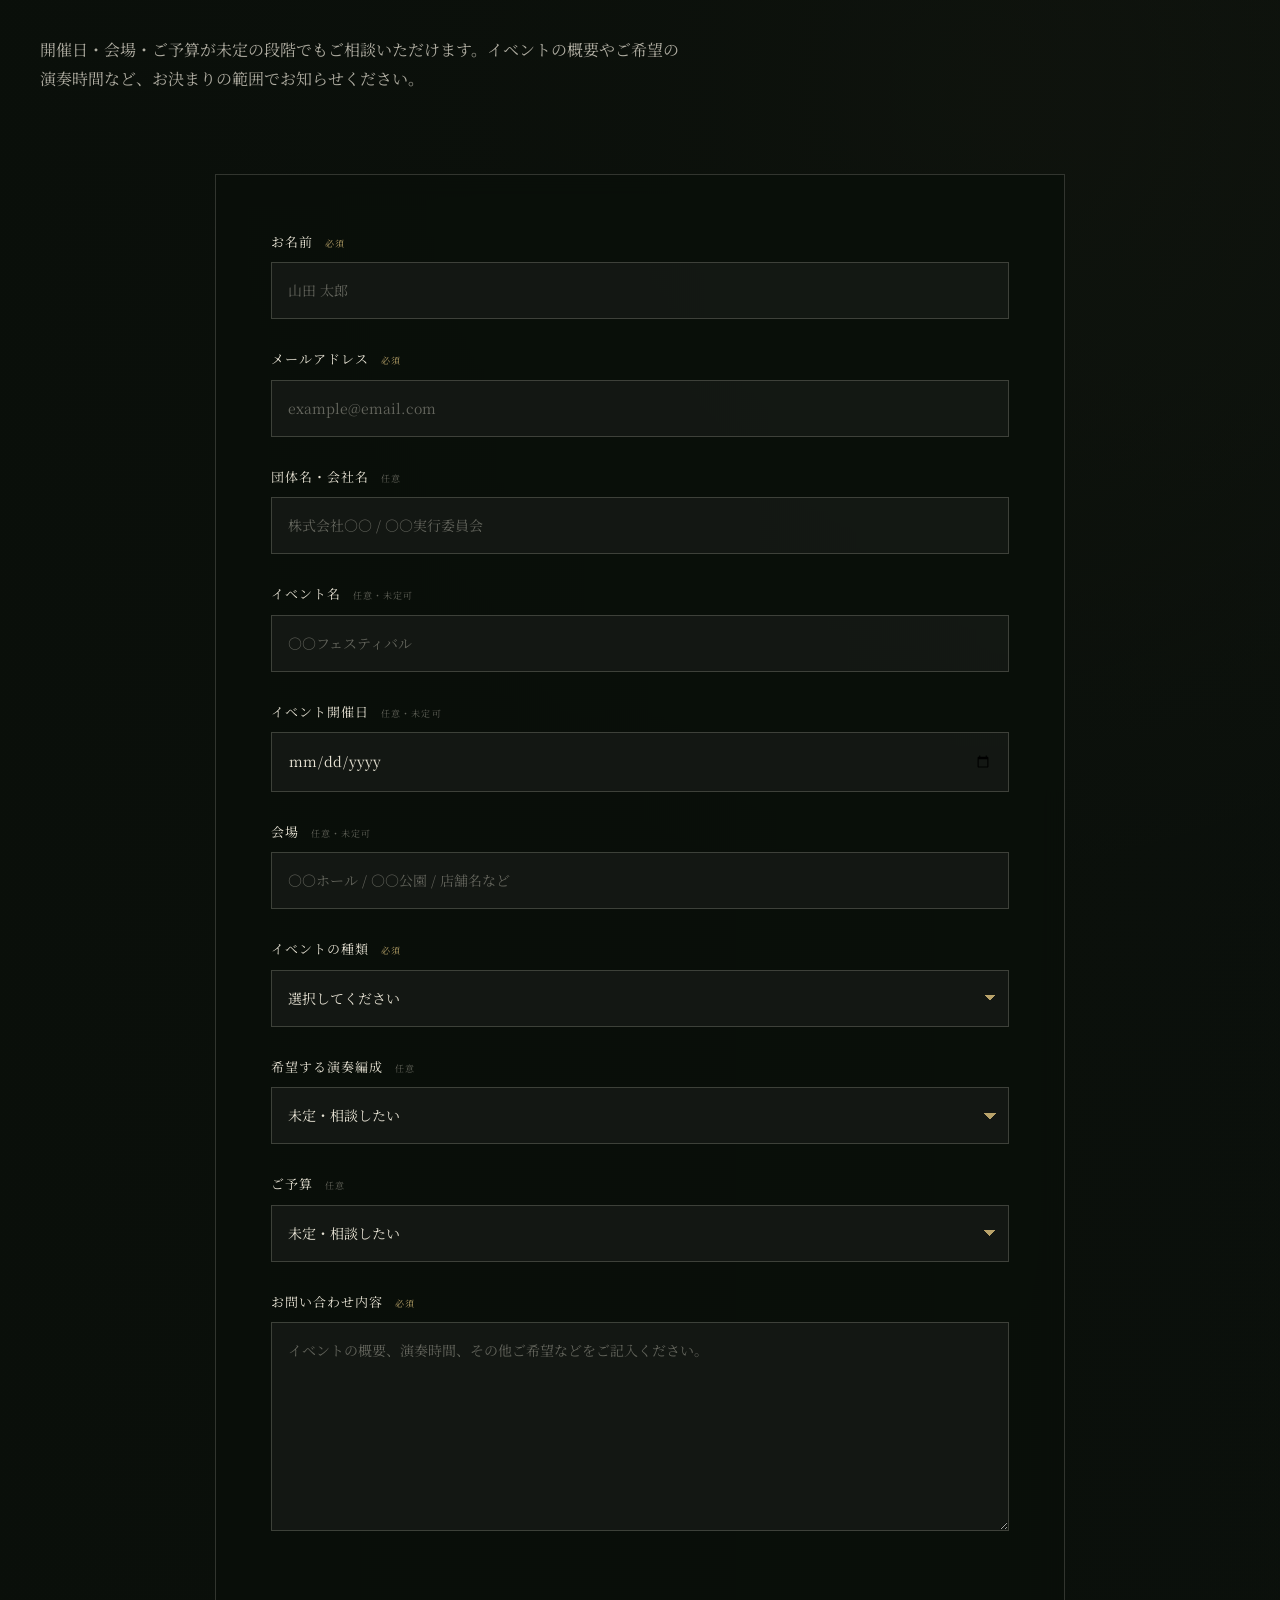
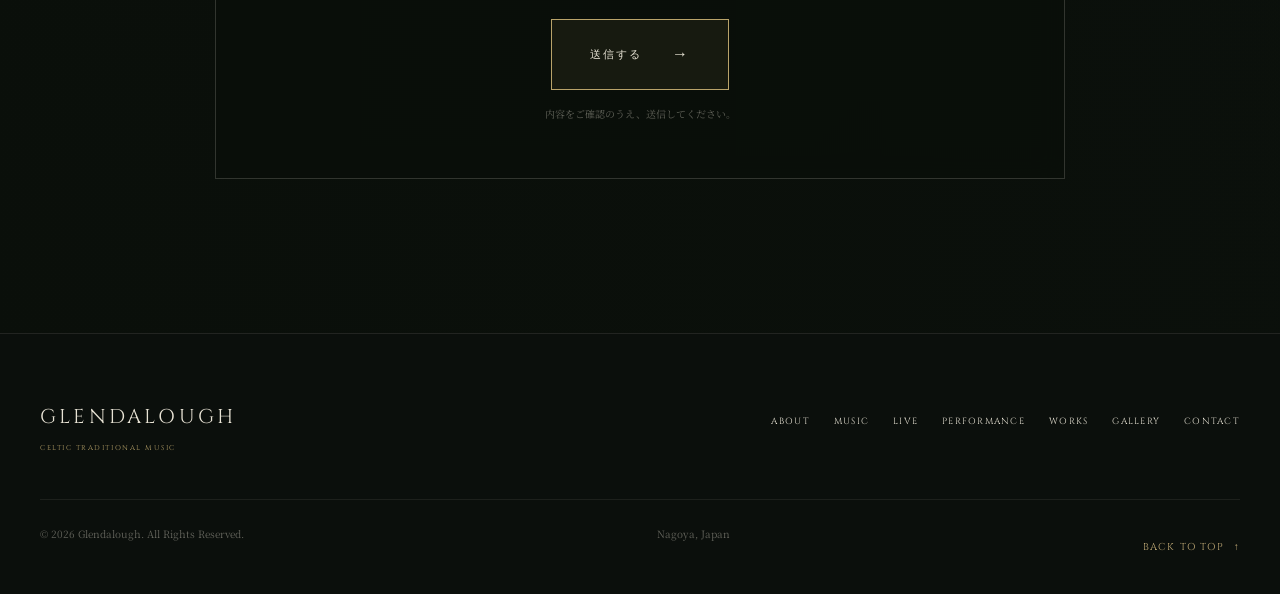
==== commit a6b229d1: "Replace eager media embeds with local click-to-play films and resilient social video links" ====
--- a/index.html
+++ b/index.html
@@ -303,19 +303,13 @@
             <p>実際の演奏を通して、<br>Glendaloughの音を感じてください。</p>
           </div>
           <div class="music-video-content">
-            <div class="music-film-card"><div class="youtube-short">
-              <iframe src="https://www.youtube.com/embed/-btG-2M4QXQ" title="Glendalough YouTube Short 01" loading="lazy" allow="accelerometer; autoplay; clipboard-write; encrypted-media; gyroscope; picture-in-picture; web-share" referrerpolicy="strict-origin-when-cross-origin" allowfullscreen></iframe>
-            </div>
+            <div class="music-film-card"><div class="film-stage" data-video-id="-btG-2M4QXQ"><a class="film-poster" href="https://www.youtube.com/watch?v=-btG-2M4QXQ" target="_blank" rel="noopener noreferrer" aria-label="演奏映像 01 を再生"><img src="images/editorial/night-session.jpg" width="404" height="410" loading="lazy" decoding="async" alt=""><span class="film-play" aria-hidden="true">▶</span><span class="film-preview-label">PLAY FILM 01</span></a></div>
               <a class="film-source-link" href="https://www.youtube.com/watch?v=-btG-2M4QXQ" target="_blank" rel="noopener noreferrer"><span>演奏映像 01</span><span>YouTube ↗</span></a>
             </div>
-            <div class="music-film-card"><div class="youtube-short">
-              <iframe src="https://www.youtube.com/embed/L26X01zSNgo" title="Glendalough YouTube Short 02" loading="lazy" allow="accelerometer; autoplay; clipboard-write; encrypted-media; gyroscope; picture-in-picture; web-share" referrerpolicy="strict-origin-when-cross-origin" allowfullscreen></iframe>
-            </div>
+            <div class="music-film-card"><div class="film-stage" data-video-id="L26X01zSNgo"><a class="film-poster" href="https://www.youtube.com/watch?v=L26X01zSNgo" target="_blank" rel="noopener noreferrer" aria-label="演奏映像 02 を再生"><img src="images/editorial/indoor-session.jpg" width="404" height="360" loading="lazy" decoding="async" alt=""><span class="film-play" aria-hidden="true">▶</span><span class="film-preview-label">PLAY FILM 02</span></a></div>
               <a class="film-source-link" href="https://www.youtube.com/watch?v=L26X01zSNgo" target="_blank" rel="noopener noreferrer"><span>演奏映像 02</span><span>YouTube ↗</span></a>
             </div>
-            <div class="music-film-card"><div class="youtube-short">
-              <iframe src="https://www.youtube.com/embed/9d2jLKTgQtk" title="Glendalough YouTube Short 03" loading="lazy" allow="accelerometer; autoplay; clipboard-write; encrypted-media; gyroscope; picture-in-picture; web-share" referrerpolicy="strict-origin-when-cross-origin" allowfullscreen></iframe>
-            </div>
+            <div class="music-film-card"><div class="film-stage" data-video-id="9d2jLKTgQtk"><a class="film-poster" href="https://www.youtube.com/watch?v=9d2jLKTgQtk" target="_blank" rel="noopener noreferrer" aria-label="演奏映像 03 を再生"><img src="images/editorial/street-live.webp" width="404" height="229" loading="lazy" decoding="async" alt=""><span class="film-play" aria-hidden="true">▶</span><span class="film-preview-label">PLAY FILM 03</span></a></div>
               <a class="film-source-link" href="https://www.youtube.com/watch?v=9d2jLKTgQtk" target="_blank" rel="noopener noreferrer"><span>演奏映像 03</span><span>YouTube ↗</span></a>
             </div>
           </div>
@@ -411,53 +405,32 @@
           </div>
           <div class="past-events-grid">
 
-            <!-- 1. TikTok埋め込みカード -->
+            <!-- 1. TikTok video link -->
             <article class="past-event reveal past-event-with-video">
               <p>2026/9/10</p>
               <h4>K.Dハポン-空き地-「ギルド～ケルト音楽×オールドタイム～」</h4>
               <span>3-Band Encore Session / Nagoya</span>
               
-              <div class="tiktok-container">
-                <blockquote 
-                  class="tiktok-embed" 
-                  cite="https://www.tiktok.com/@glendalough.jp/video/7685398773727497493" 
-                  data-video-id="7685398773727497493">
-                  <section>
-                    <a target="_blank" href="https://www.tiktok.com/@glendalough.jp/video/7685398773727497493">@glendalough.jp の動画を見る</a>
-                  </section>
-                </blockquote>
-              </div>
+              <a class="past-film-link tiktok-film-link" href="https://www.tiktok.com/@glendalough.jp/video/7685398773727497493" target="_blank" rel="noopener noreferrer">TikTokで演奏を見る <span aria-hidden="true">↗</span></a>
             </article>
 
-            <!-- 2. Instagramリール埋め込みカード -->
+            <!-- 2. Instagram video link -->
             <article class="past-event reveal past-event-with-video">
               <p>2026/8/8</p>
               <h4>KITTE名古屋「喜々快々な夏祭り」</h4>
               <span>Glendalough / Nagoya</span>
               
-              <div class="instagram-container">
-                <blockquote 
-                  class="instagram-media" 
-                  data-instgrm-permalink="https://www.instagram.com/reel/Dbzb1vHzqWn/" 
-                  data-instgrm-version="14">
-                </blockquote>
-              </div>
+              
               <a class="past-film-link" href="https://www.instagram.com/reel/Dbzb1vHzqWn/" target="_blank" rel="noopener noreferrer">Instagramで演奏を見る <span aria-hidden="true">↗</span></a>
             </article>            
 
-            <!-- 3. Instagramリール埋め込みカード 2 -->
+            <!-- 3. Instagram video link -->
             <article class="past-event reveal past-event-with-video">
               <p>2025/7/12</p>
               <h4>Casa de la Luna「Fiesta de la Luna Julio!!」</h4>
               <span>Glendalough / Nagoya</span>
 
-              <div class="instagram-container">
-                <blockquote 
-                  class="instagram-media" 
-                  data-instgrm-permalink="https://www.instagram.com/reel/DYT5gg_TQML/" 
-                  data-instgrm-version="14">
-                </blockquote>
-              </div>
+              
               <a class="past-film-link" href="https://www.instagram.com/reel/DYT5gg_TQML/" target="_blank" rel="noopener noreferrer">Instagramで演奏を見る <span aria-hidden="true">↗</span></a>
             </article>
 
@@ -779,6 +752,38 @@
         revealElements.forEach(el => el.classList.add('visible'));
       }
 
+      // Local video previews are links without JS; the player loads only on activation.
+      document.querySelectorAll('.film-stage').forEach(stage => {
+        const link = stage.querySelector('.film-poster');
+        const id = stage.dataset.videoId;
+        if (!/^[A-Za-z0-9_-]{11}$/.test(id)) return;
+        const button = document.createElement('button');
+        button.type = 'button';
+        button.className = link.className;
+        button.setAttribute('aria-label', link.getAttribute('aria-label'));
+        button.innerHTML = link.innerHTML;
+        link.replaceWith(button);
+        button.addEventListener('click', () => {
+          if (stage.querySelector('iframe')) return;
+          const player = document.createElement('iframe');
+          player.title = button.getAttribute('aria-label');
+          player.src = 'https://www.youtube-nocookie.com/embed/' + id + '?autoplay=1&rel=0&playsinline=1';
+          player.allow = 'accelerometer; autoplay; encrypted-media; gyroscope; picture-in-picture; fullscreen';
+          player.allowFullscreen = true;
+          player.referrerPolicy = 'strict-origin-when-cross-origin';
+          const close = document.createElement('button');
+          close.type = 'button';
+          close.className = 'film-close';
+          close.textContent = '閉じる ×';
+          close.addEventListener('click', () => {
+            stage.replaceChildren(button);
+            button.focus();
+          });
+          stage.replaceChildren(player, close);
+          close.focus();
+        });
+      });
+
       // Hero パララックス効果
       const hero = document.querySelector('.hero');
       const reduceMotion = window.matchMedia('(prefers-reduced-motion: reduce)').matches;
@@ -790,7 +795,5 @@
       }
     })();
   </script>
-<script async src="https://www.tiktok.com/embed.js"></script>
-<script async src="https://www.instagram.com/embed.js"></script>
 </body>
 </html>
--- a/style.css
+++ b/style.css
@@ -3550,3 +3550,17 @@
 .back-to-top{gap:10px;font-family:var(--display);font-size:10px;letter-spacing:.12em;color:var(--editorial-gold)}
 @media(max-width:900px){#social .sns-box{grid-template-columns:minmax(0,1fr);gap:26px} .music-film-card{max-width:360px} .music-video-content{align-items:center}}
 @media(max-width:600px){#social.sns-section{padding:64px 0}#social .sns-box{padding:26px 20px;gap:24px}#social #sns-title{font-size:clamp(30px,8.5vw,42px)}#social .sns-links a{min-height:60px}.hero-actions{gap:8px 16px;margin-top:24px}.hero .hero-actions .button{min-width:0;padding-inline:18px}.hero-japanese{letter-spacing:.035em}.footer-nav{gap:2px 20px}}
+
+/* On-demand films: preserve thumbnail compositions; no external player until activation. */
+.film-stage{position:relative;width:100%;aspect-ratio:4/5;overflow:hidden;background:#101510;border:1px solid rgba(196,173,120,.23)}
+.film-poster{position:relative;display:grid;place-items:center;width:100%;height:100%;padding:0;border:0;background:#101510;color:#eee8d9;cursor:pointer;overflow:hidden;font:inherit}
+.film-poster img{display:block;width:100%;height:100%;object-fit:contain;object-position:center;transition:filter .2s ease;filter:brightness(.86)}
+.film-poster:hover img{filter:brightness(1)}
+.film-play{position:absolute;top:50%;left:50%;transform:translate(-50%,-50%);display:grid;place-items:center;width:58px;height:58px;border:1px solid #e9e3d4;border-radius:50%;background:rgba(10,15,10,.84);font-size:20px;padding-left:3px;color:#eee8d9}
+.film-preview-label{position:absolute;bottom:12px;left:12px;padding:6px 9px;background:rgba(10,15,10,.88);font-size:10px;letter-spacing:.18em;color:#e9e3d4}
+.film-poster:focus-visible,.film-close:focus-visible{outline:2px solid #d6b779;outline-offset:-4px}
+.film-stage iframe{display:block;width:100%;height:100%;border:0}
+.film-close{position:absolute;top:6px;right:6px;min-height:44px;padding:8px 12px;border:1px solid #d6b779;background:#101510;color:#eee8d9;cursor:pointer;font:inherit;font-size:12px}
+.past-event-with-video{display:flex;flex-direction:column;align-items:stretch}
+.past-event-with-video .past-film-link{margin-top:auto;padding-top:16px}
+@media(prefers-reduced-motion:reduce){.film-poster img{transition:none}}
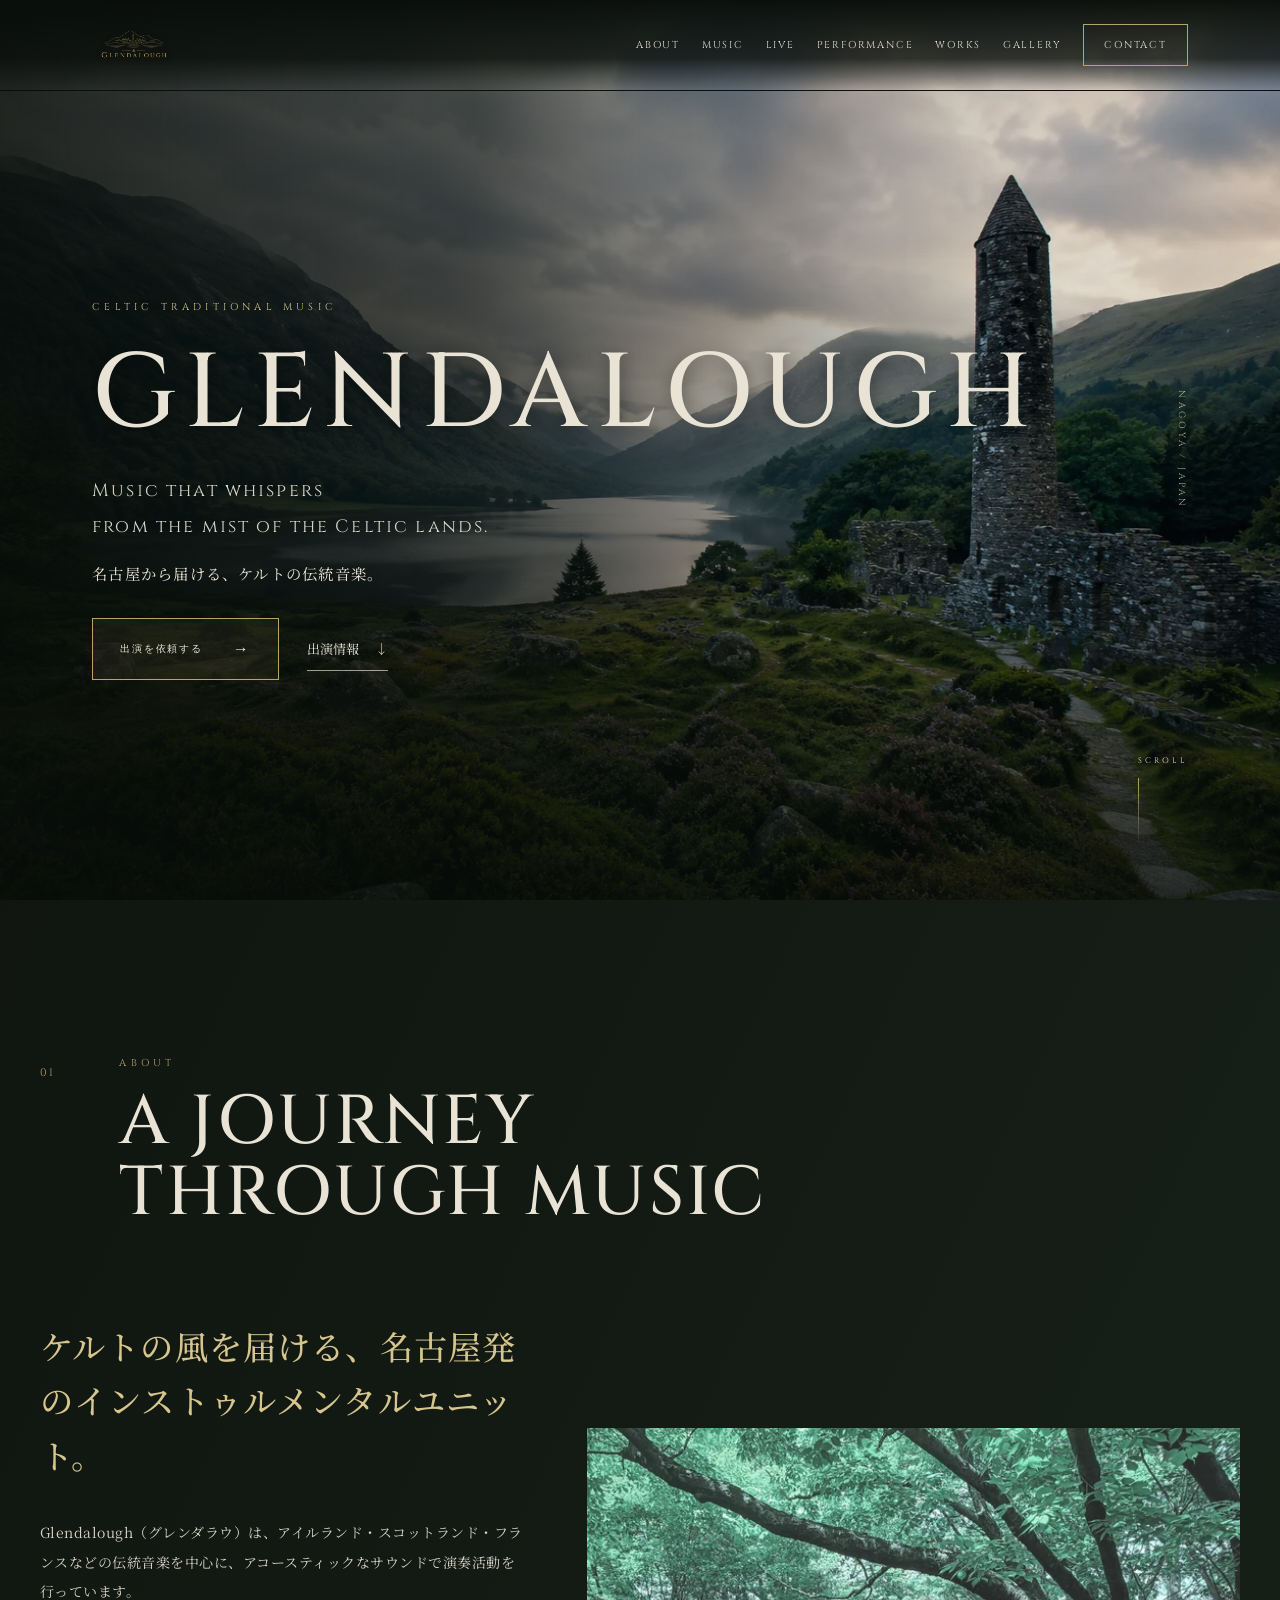
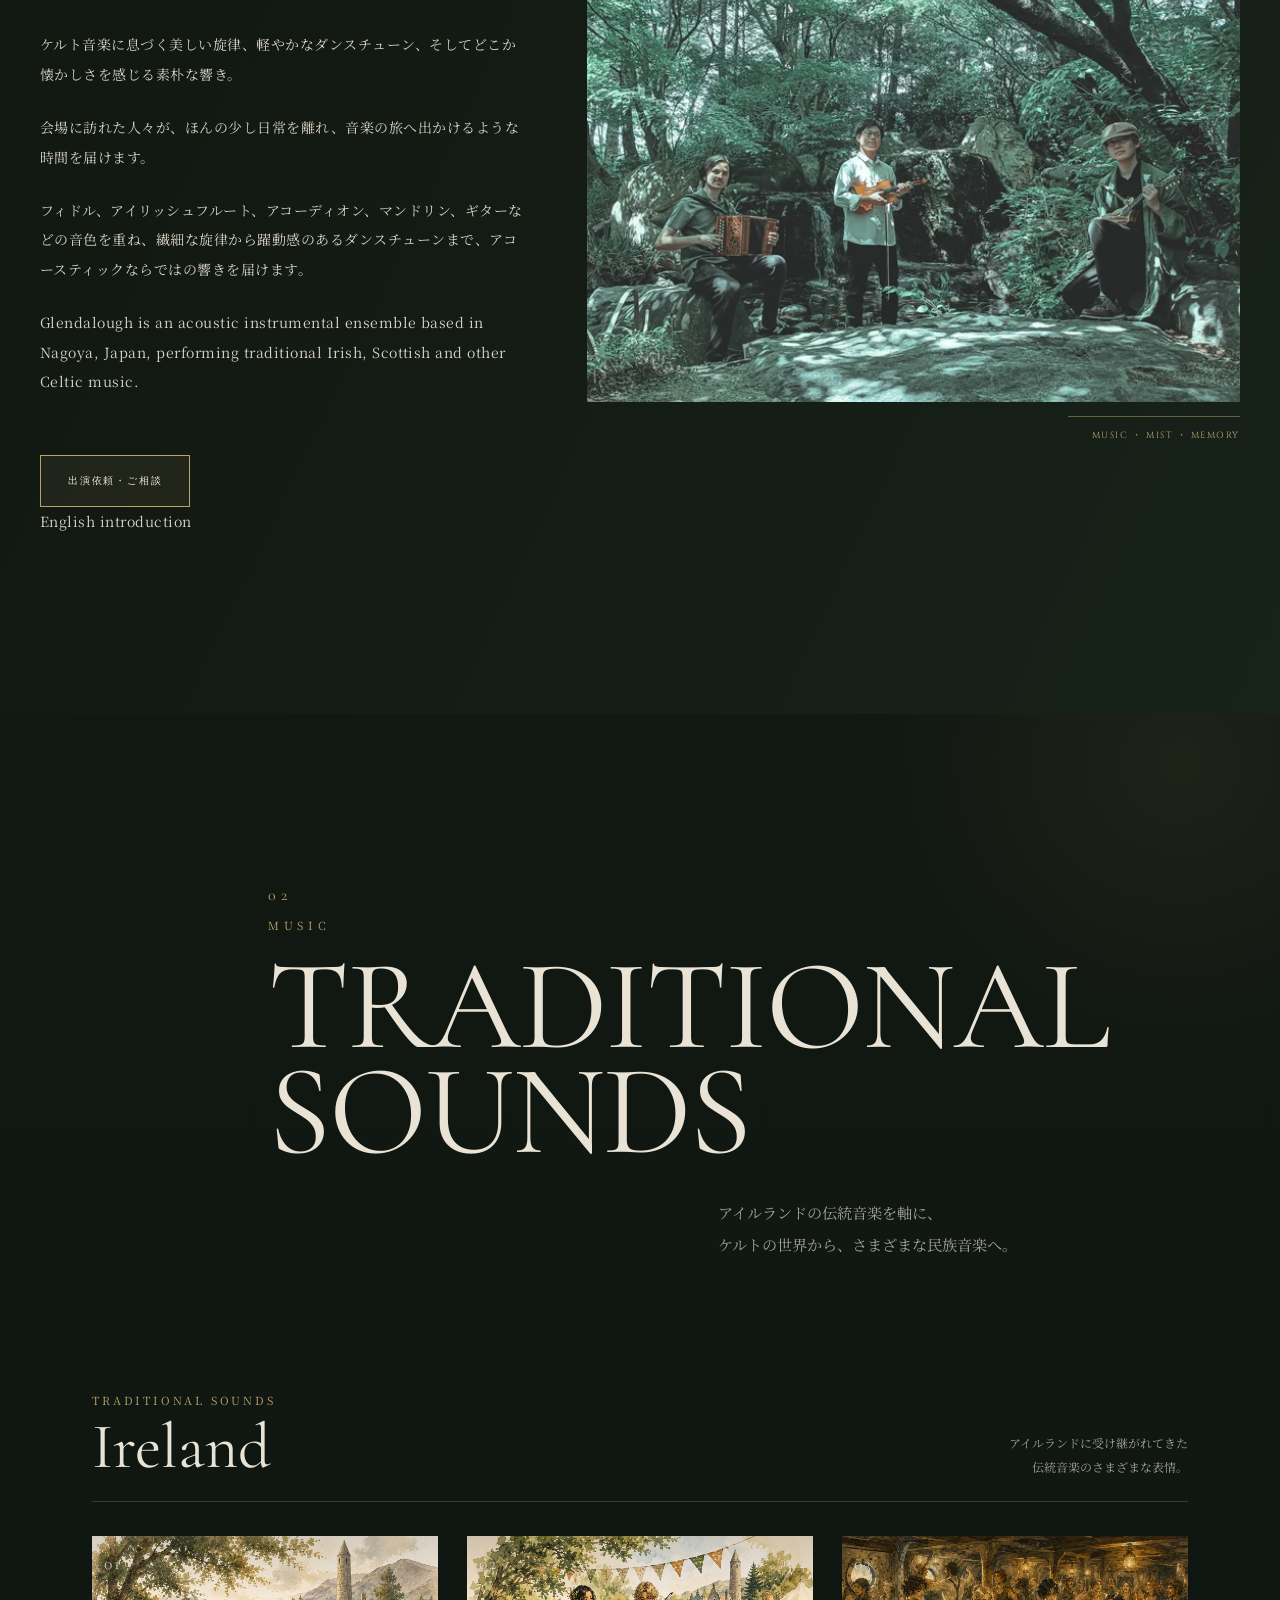
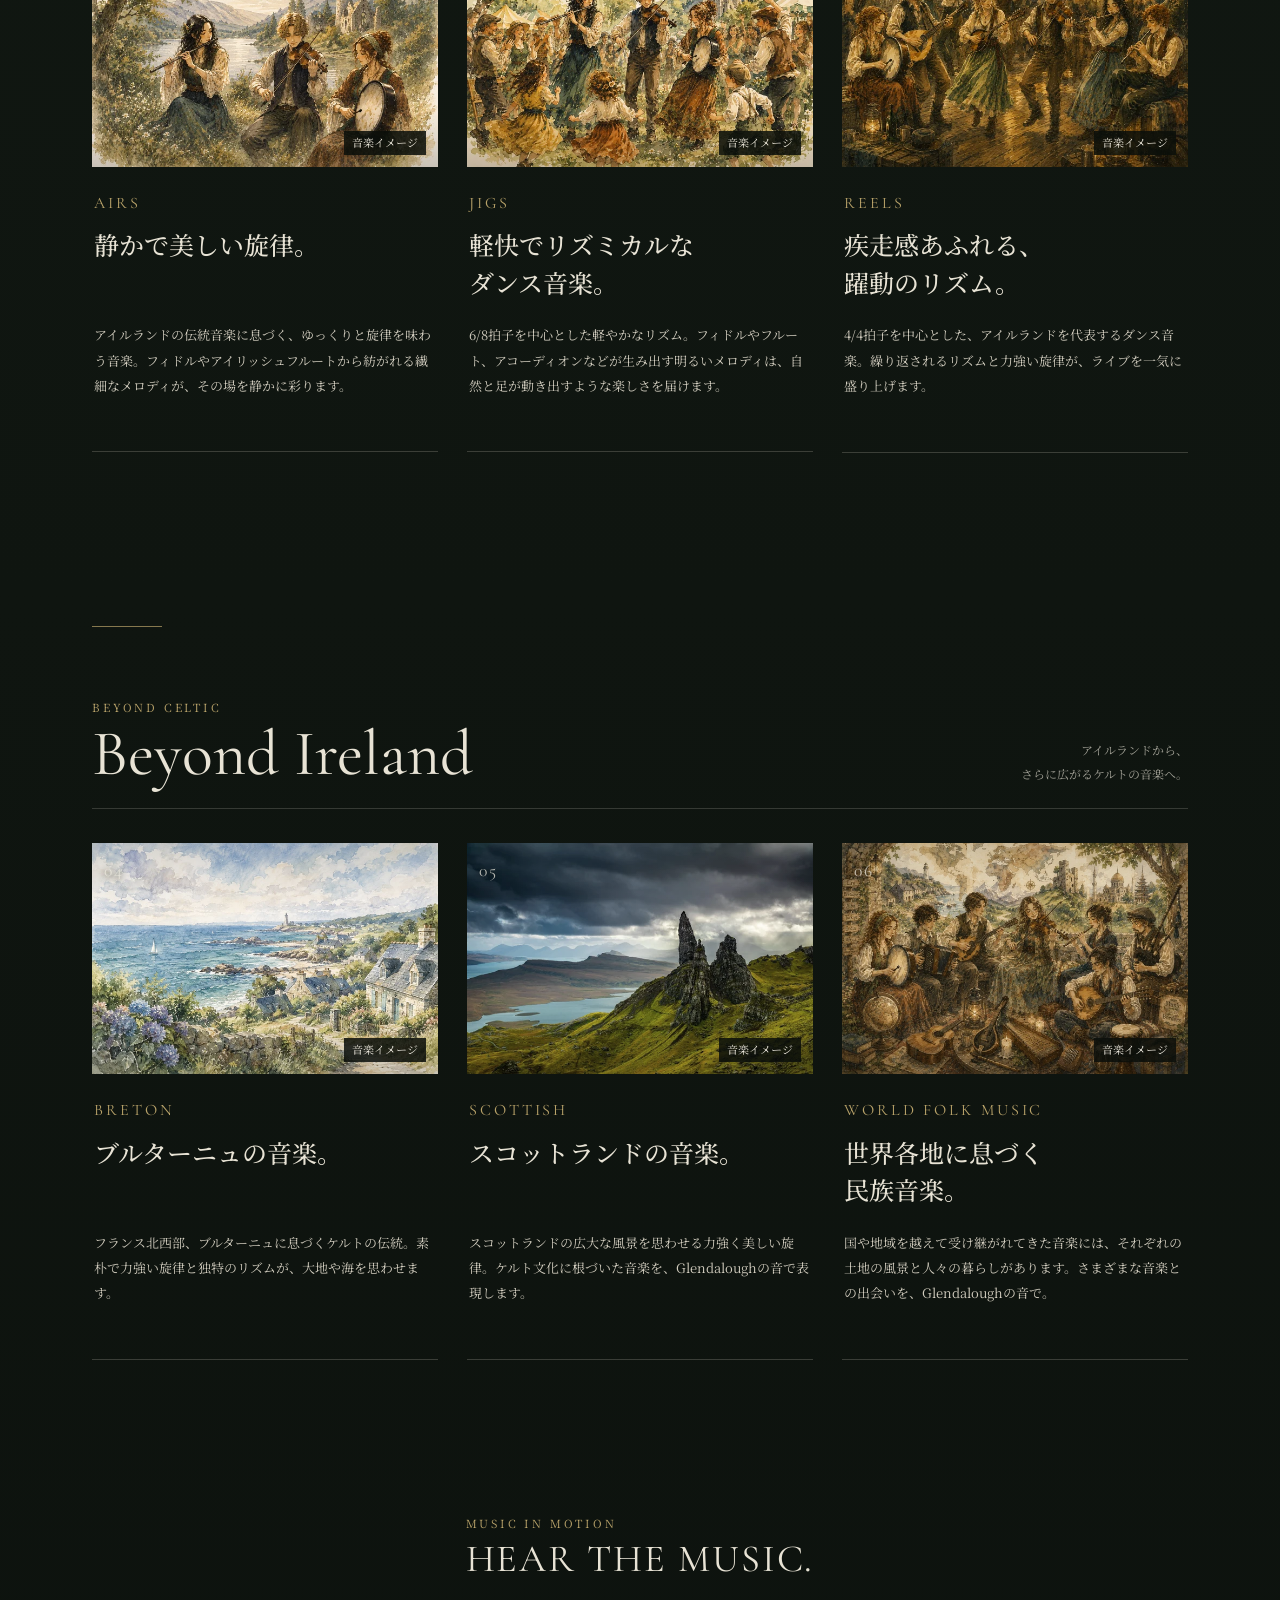
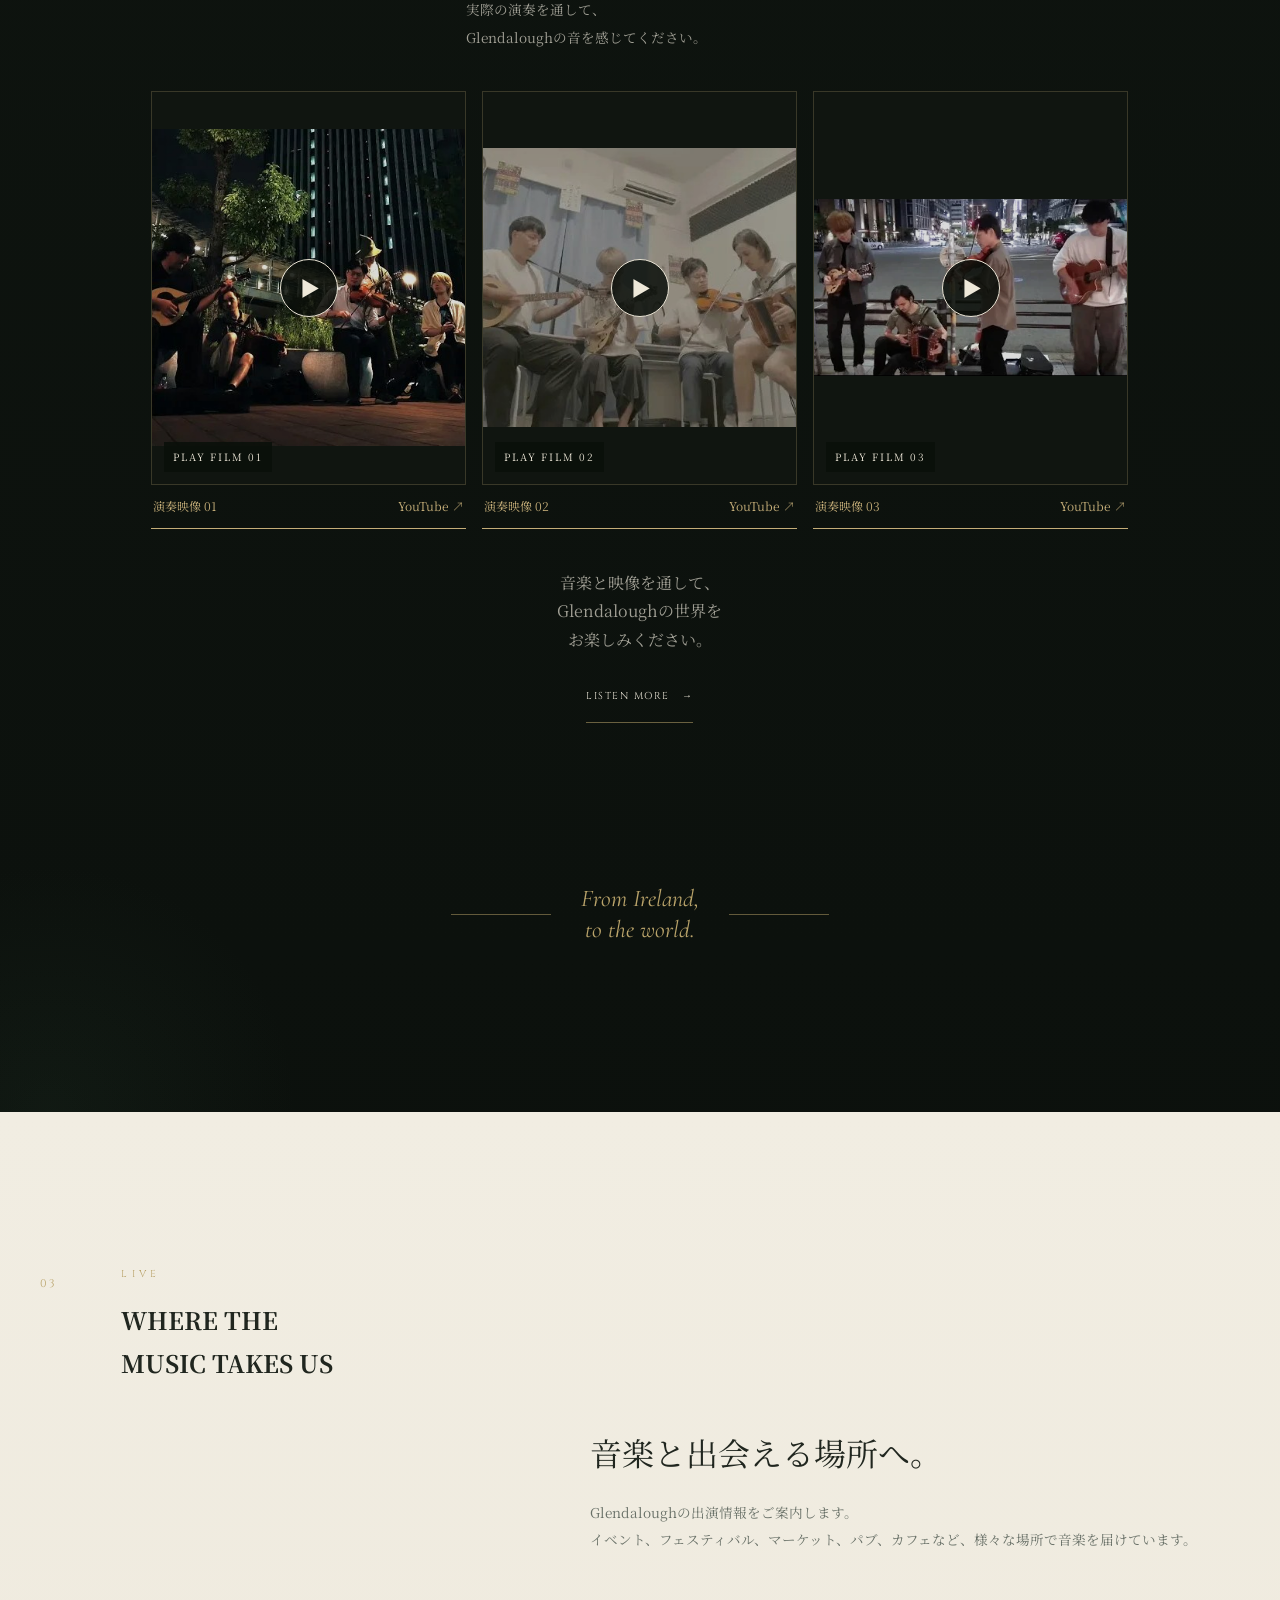
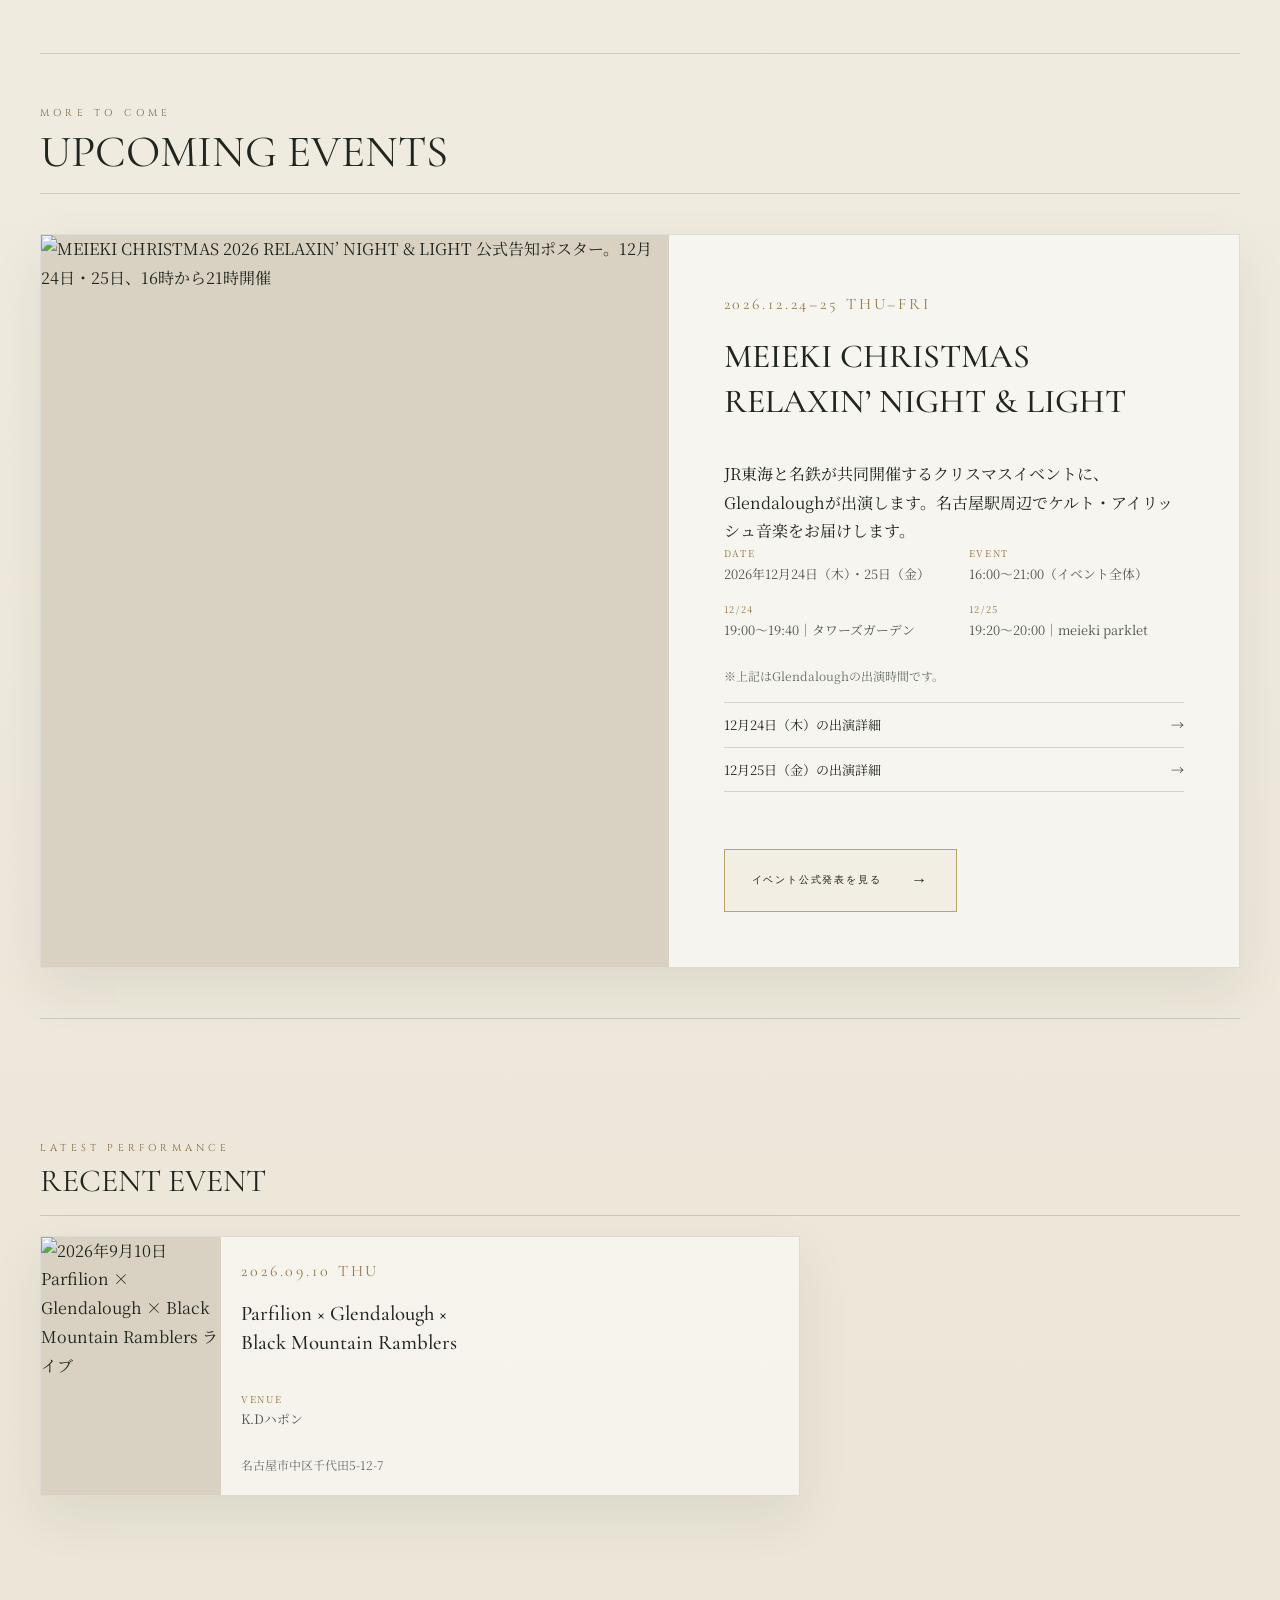
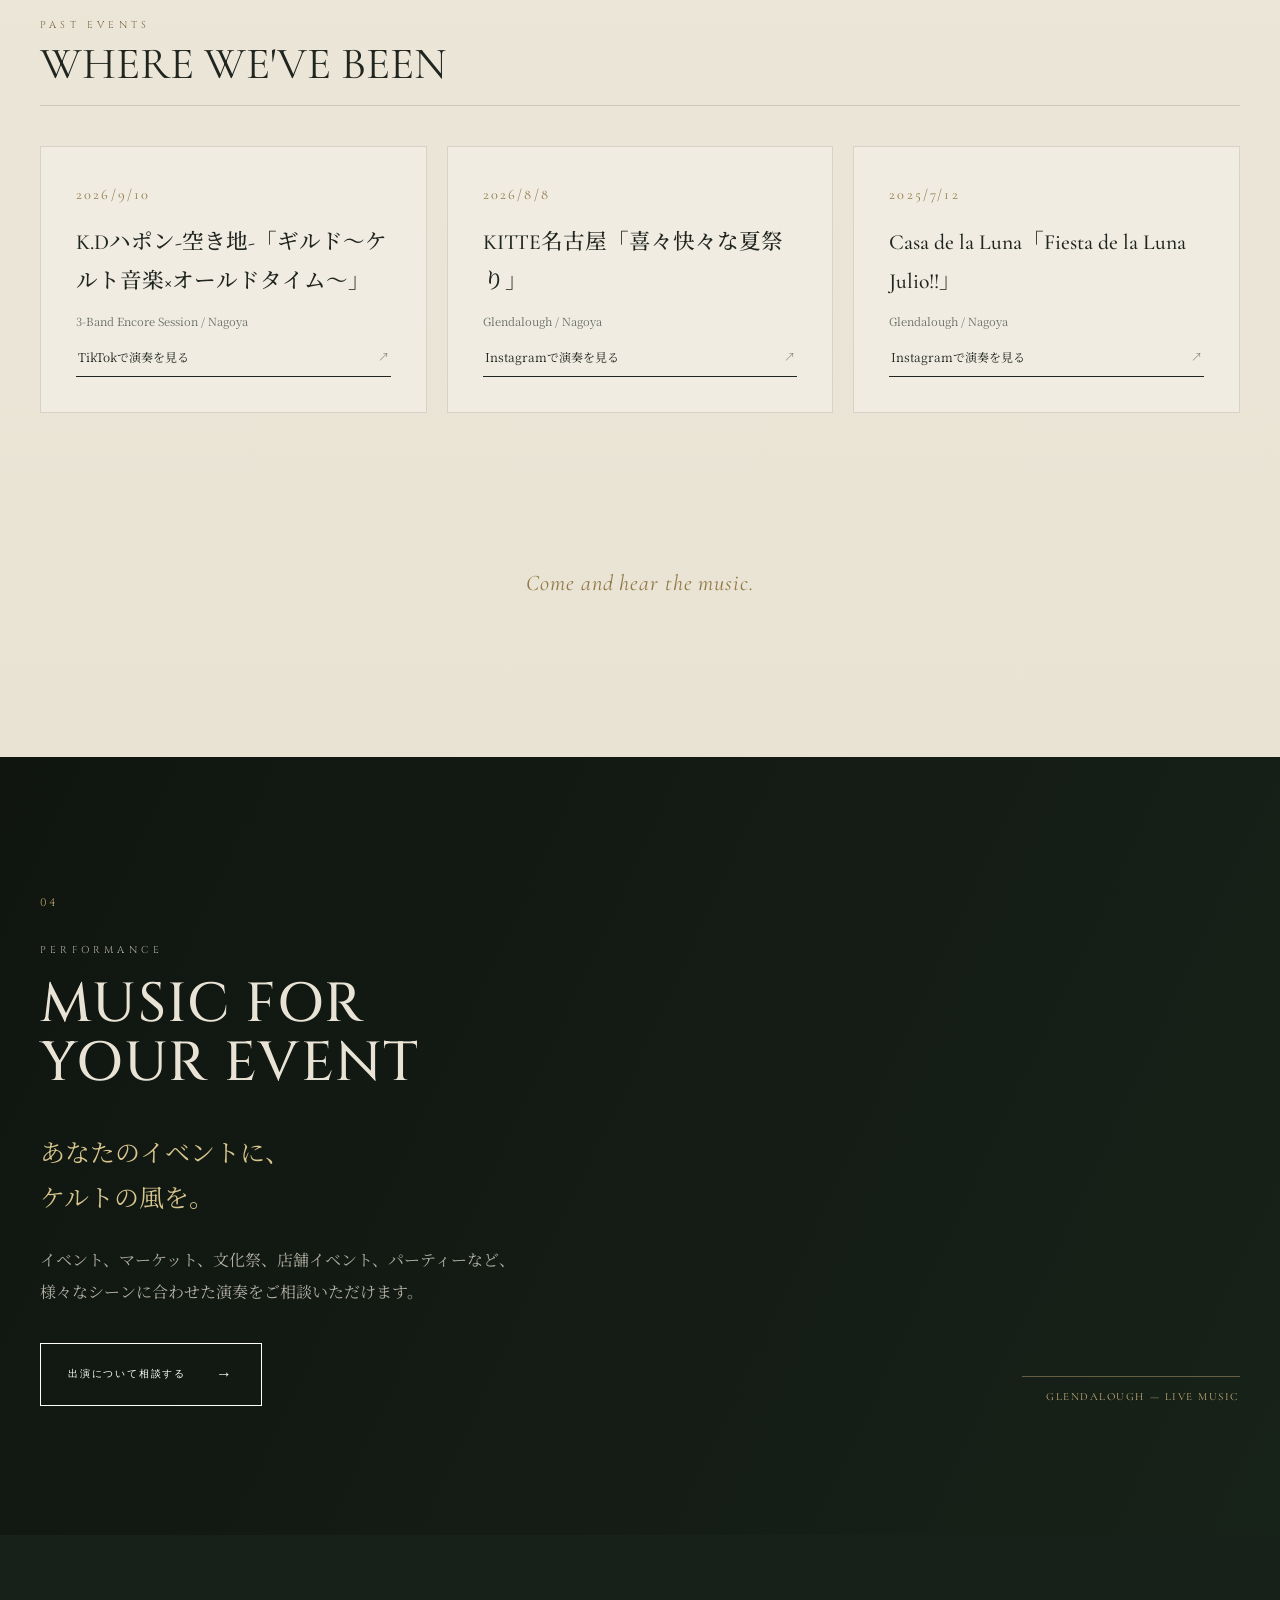
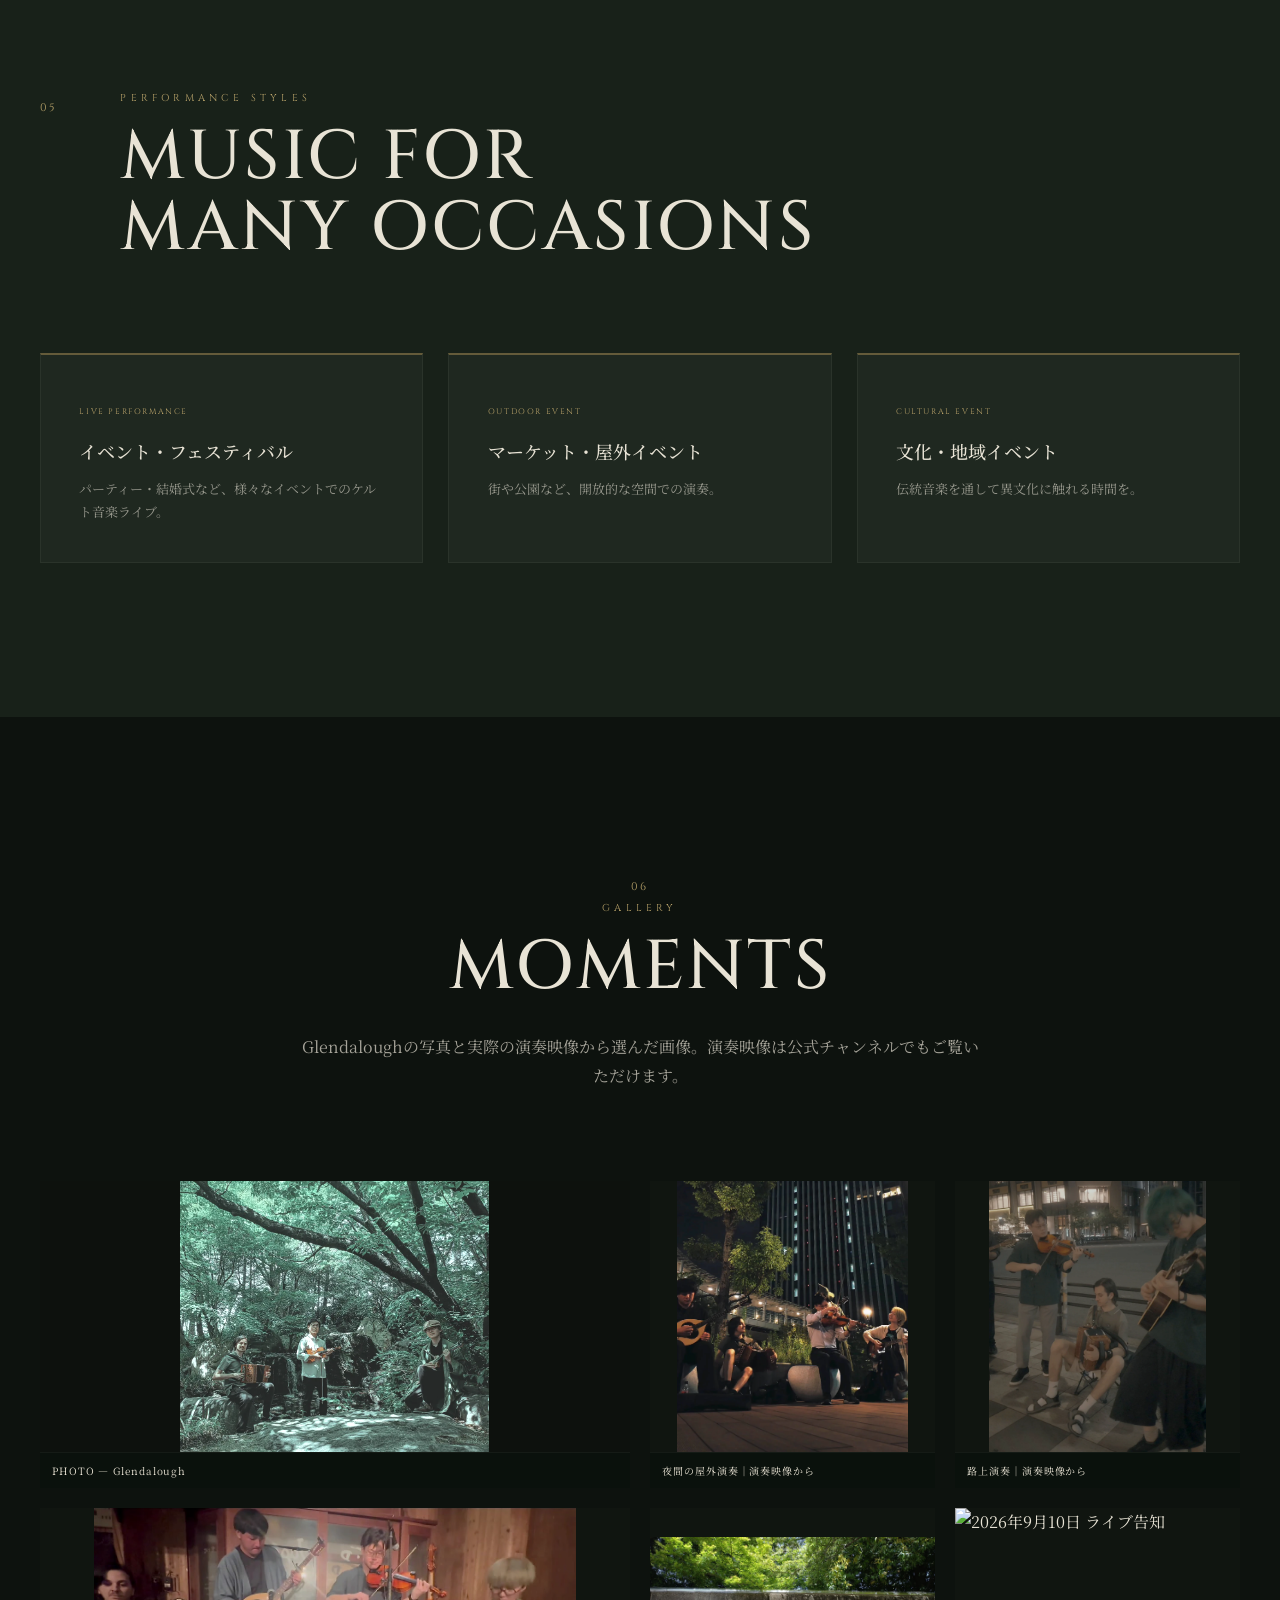
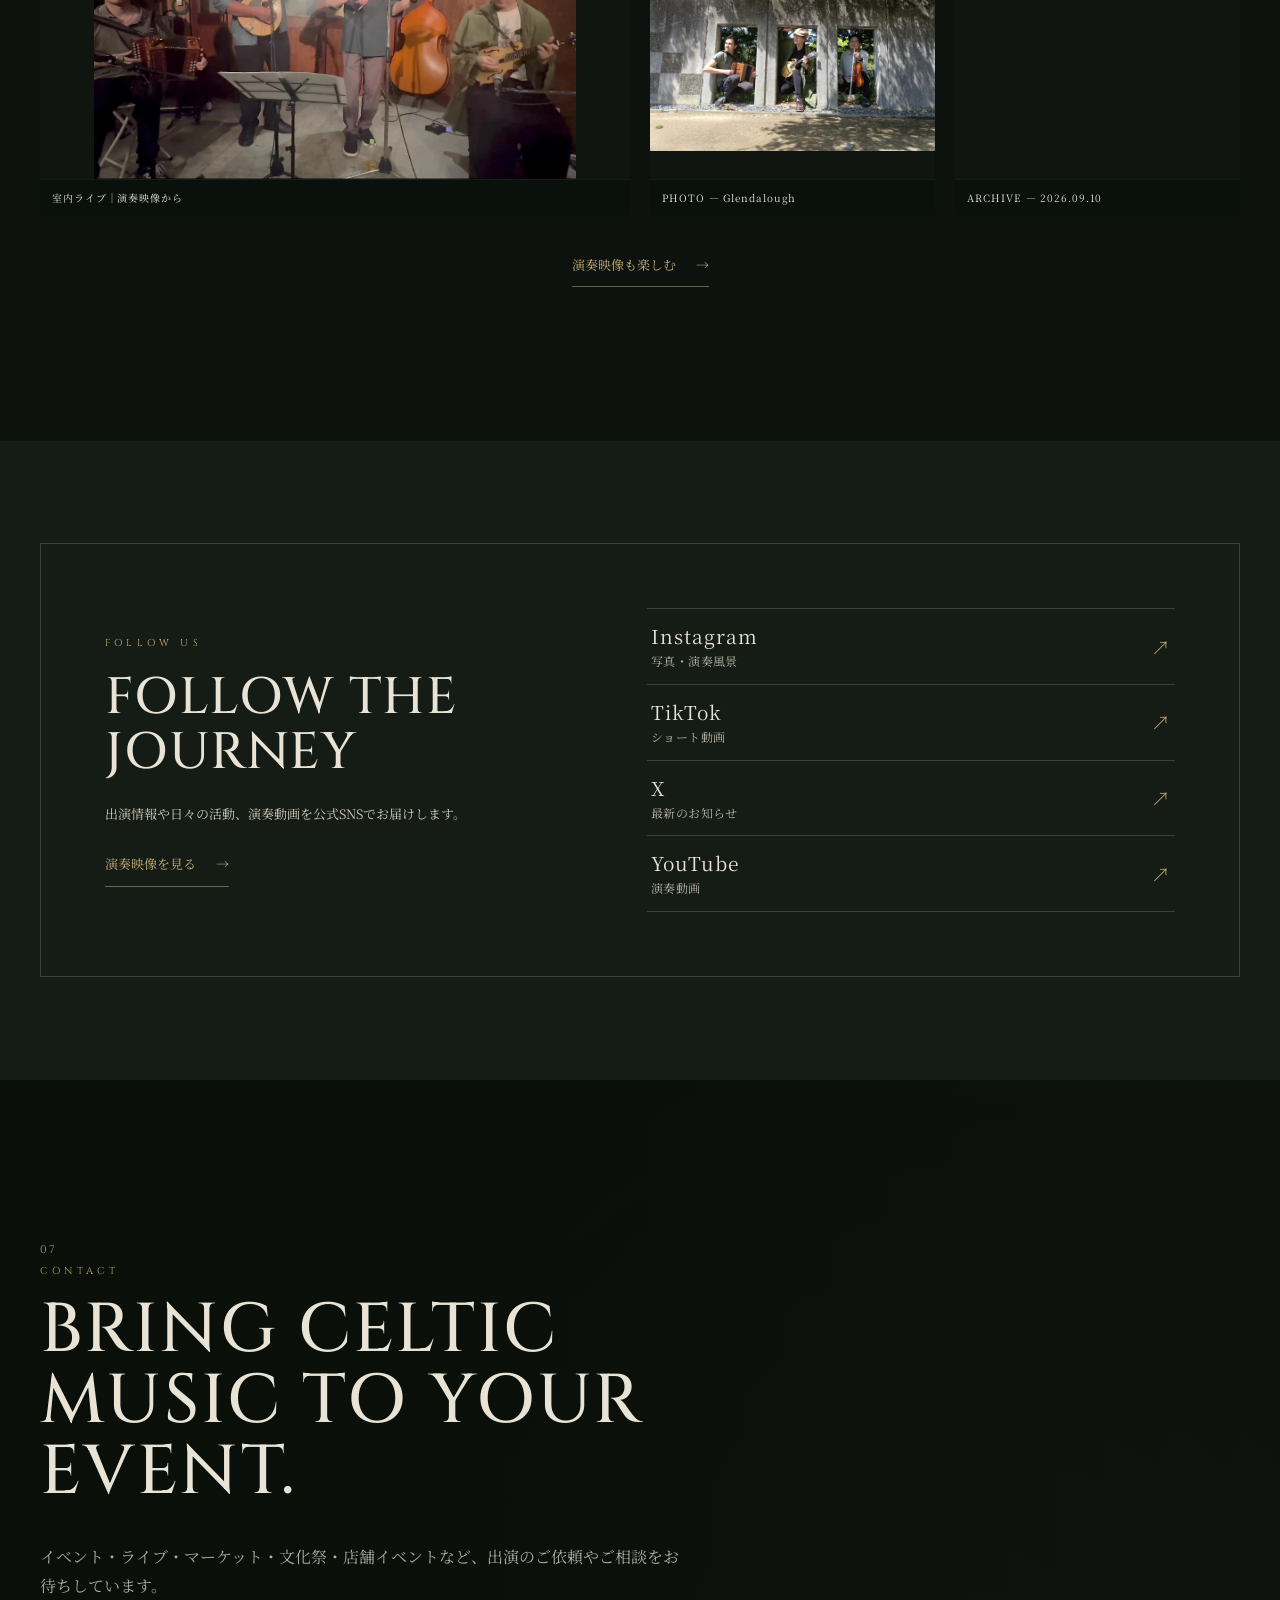
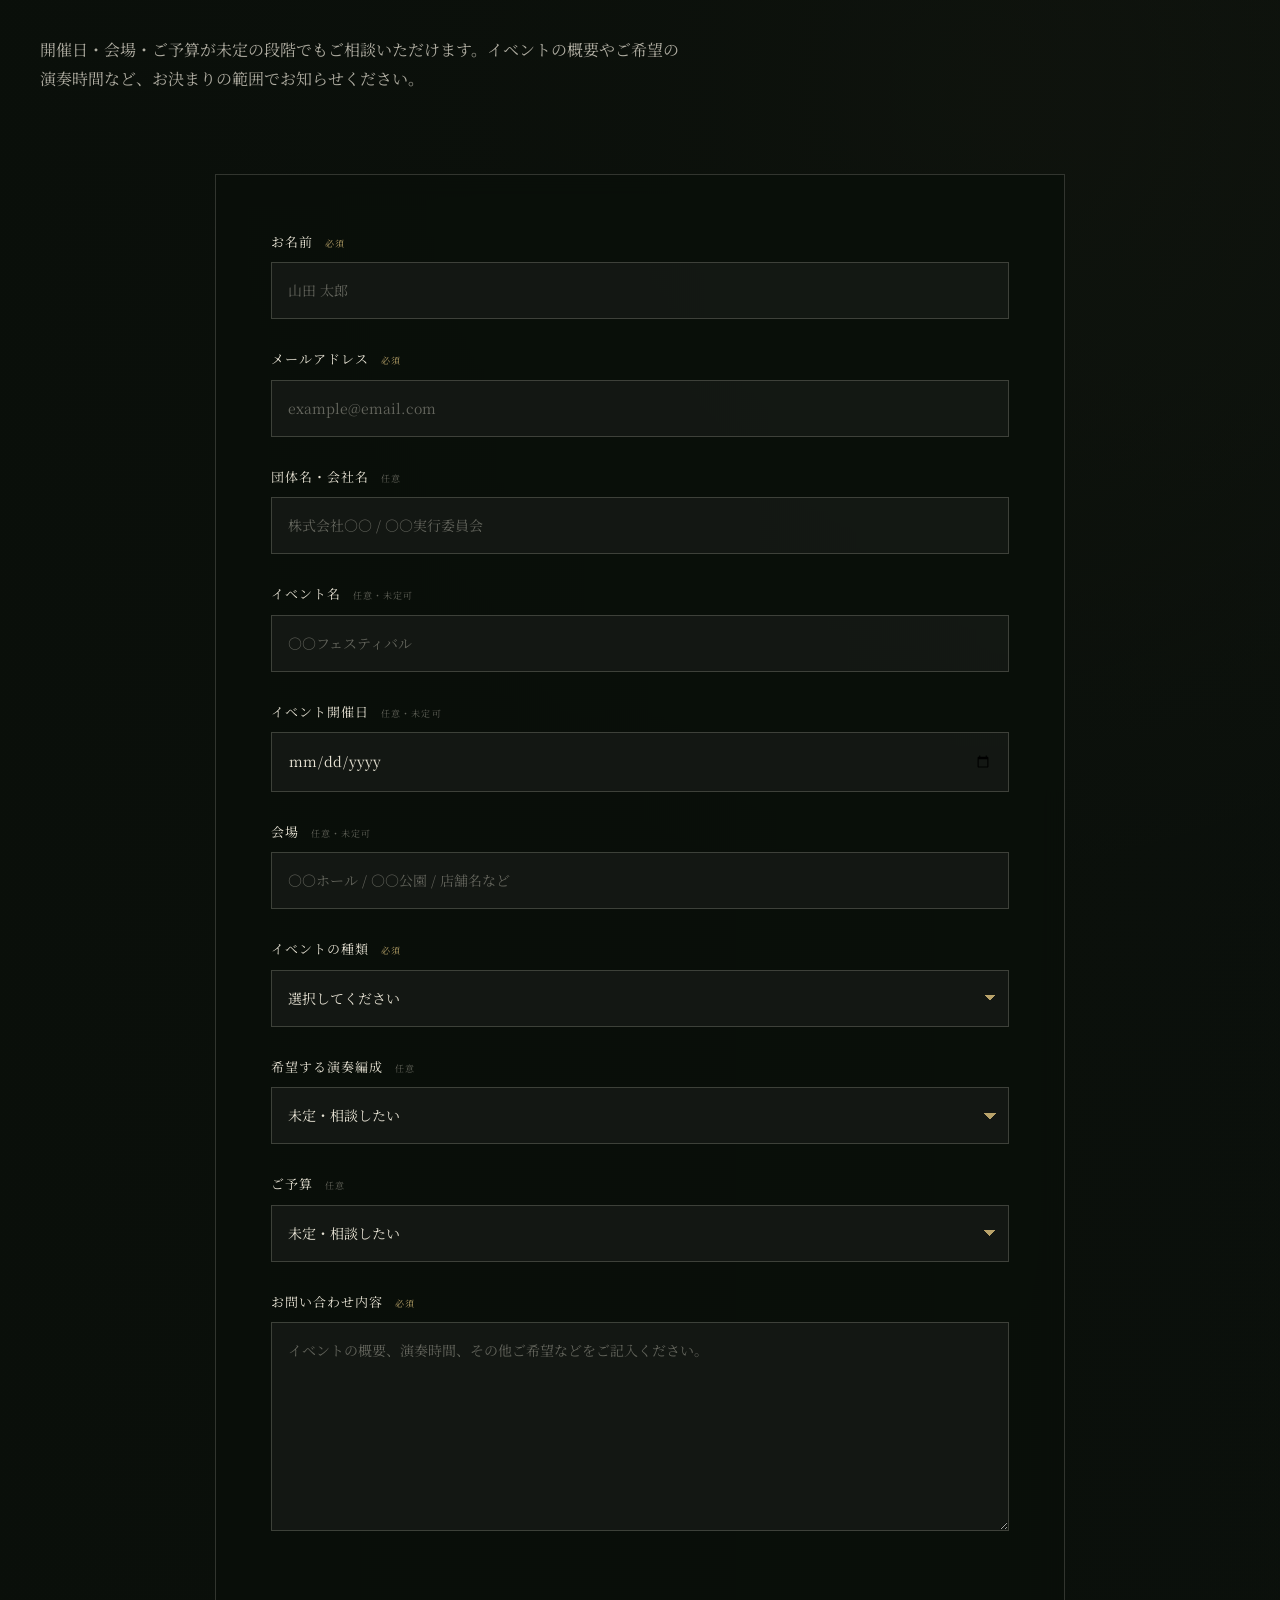
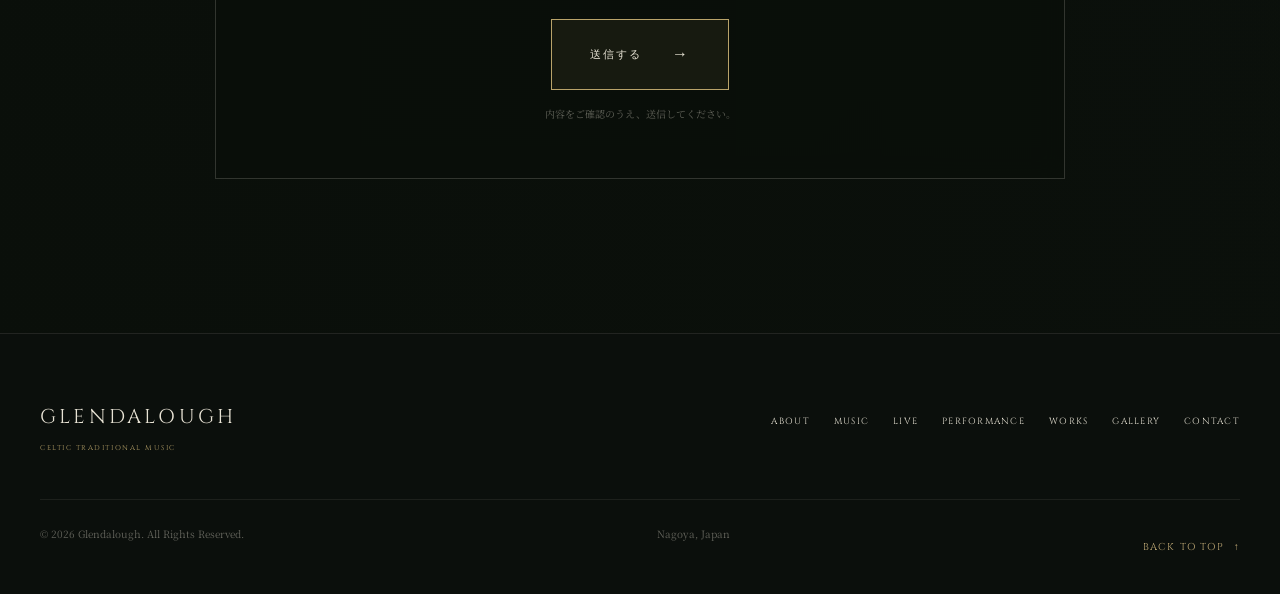
==== commit 6ca1df1c: "Keep closed mobile navigation out of rendering and keyboard order; compact mobile film cards" ====
--- a/index.html
+++ b/index.html
@@ -110,7 +110,7 @@
       </button>
     </div>
 
-    <nav class="mobile-nav" id="mobileNav" aria-label="Mobile navigation">
+    <nav class="mobile-nav" id="mobileNav" aria-label="Mobile navigation" inert aria-hidden="true">
       <a href="#about">ABOUT</a>
       <a href="#music">MUSIC</a>
       <a href="#live">LIVE</a>
@@ -690,7 +690,9 @@
       // モバイルメニューを閉じる処理
       const closeMenu = () => {
         menuButton.classList.remove('active');
-        mobileNav.classList.remove('active');
+        mobileNav.classList.remove('active');
+        mobileNav.inert = true;
+        mobileNav.setAttribute('aria-hidden', 'true');
         menuButton.setAttribute('aria-expanded', 'false');
         menuButton.setAttribute('aria-label', 'メニューを開く');
         body.classList.remove('menu-open');
@@ -709,7 +711,9 @@
       menuButton.addEventListener('click', () => {
         const open = !menuButton.classList.contains('active');
         menuButton.classList.toggle('active', open);
-        mobileNav.classList.toggle('active', open);
+        mobileNav.classList.toggle('active', open);
+        mobileNav.inert = !open;
+        mobileNav.setAttribute('aria-hidden', String(!open));
         menuButton.setAttribute('aria-expanded', String(open));
         menuButton.setAttribute('aria-label', open ? 'メニューを閉じる' : 'メニューを開く');
         body.classList.toggle('menu-open', open);
@@ -722,9 +726,14 @@
 
       // Escキーでメニュー閉じる
       document.addEventListener('keydown', e => {
-        if (e.key === 'Escape') closeMenu();
+        if (e.key === 'Escape' && mobileNav.classList.contains('active')) {
+          closeMenu();
+          menuButton.focus();
+        }
       });
 
+      window.matchMedia('(min-width: 901px)').addEventListener('change', e => { if (e.matches) closeMenu(); });
+
       // ヘッダースクロール制御
       const updateHeader = () => {
         header.classList.toggle('scrolled', window.scrollY > 50);
--- a/style.css
+++ b/style.css
@@ -3564,3 +3564,11 @@
 .past-event-with-video{display:flex;flex-direction:column;align-items:stretch}
 .past-event-with-video .past-film-link{margin-top:auto;padding-top:16px}
 @media(prefers-reduced-motion:reduce){.film-poster img{transition:none}}
+
+/* Hidden navigation cannot paint over content or enter the tab order. */
+.mobile-nav:not(.active){visibility:hidden;pointer-events:none}
+@media(max-width:900px){
+ .mobile-nav{max-height:calc(100dvh - var(--header-height));overflow-y:auto;overscroll-behavior:contain;transform:none;transition:none}
+ .mobile-nav.active{visibility:visible;pointer-events:auto;transform:none}
+}
+@media(max-width:600px){.film-stage{aspect-ratio:4/3}.music-film-card:last-child .film-stage{aspect-ratio:16/9}.film-stage:has(iframe){aspect-ratio:4/5}}
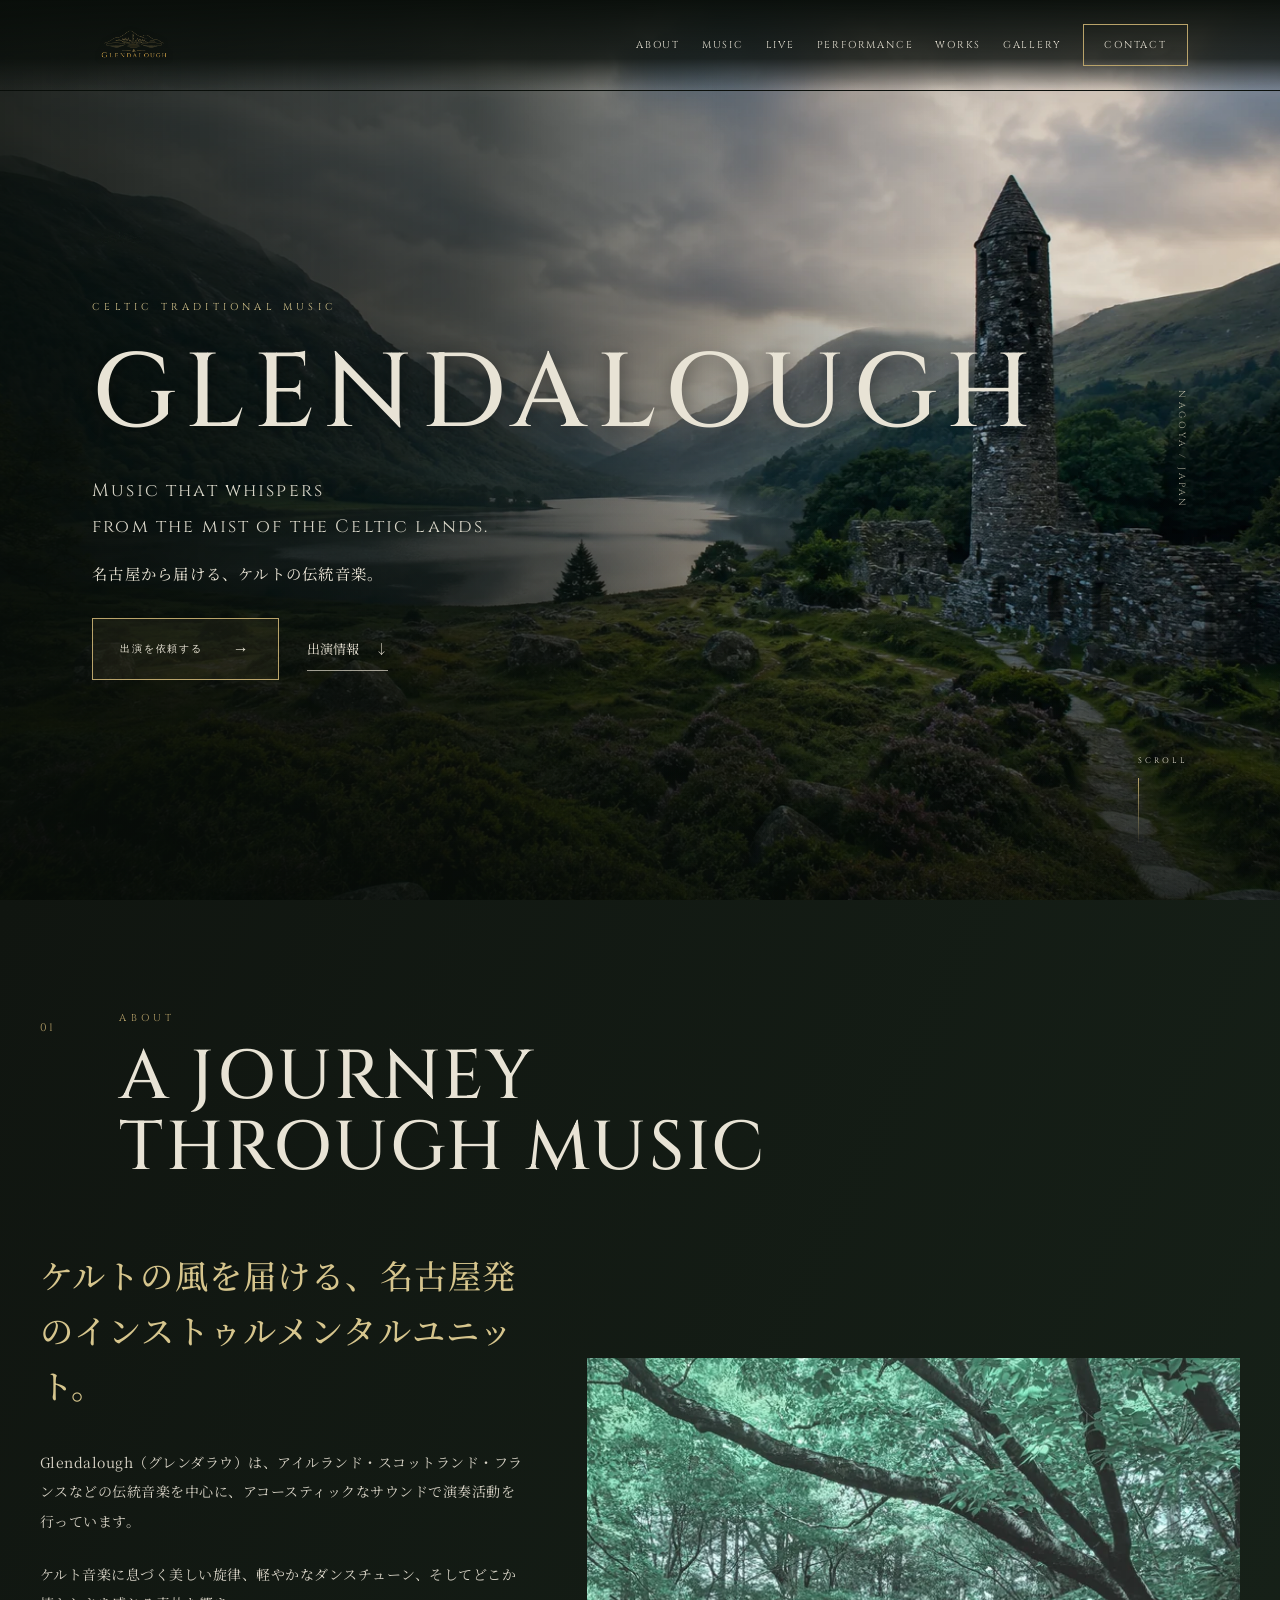
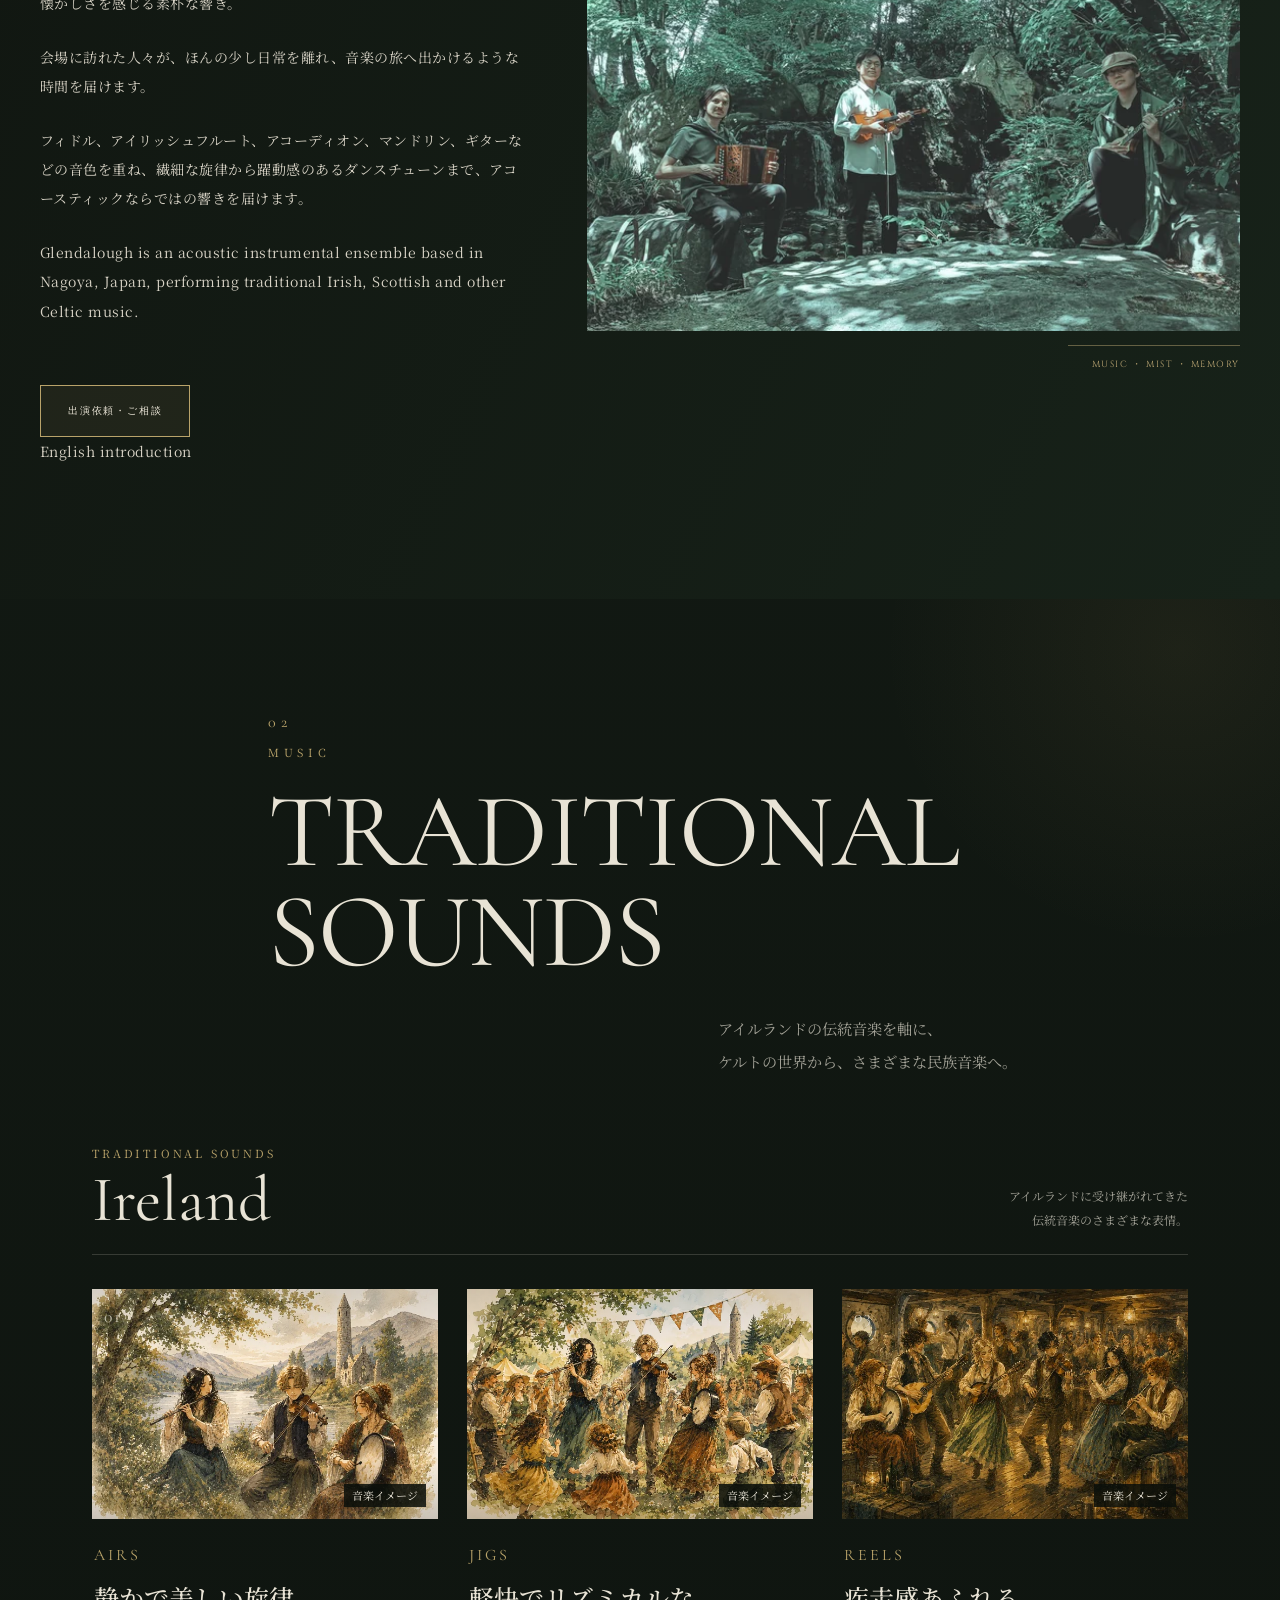
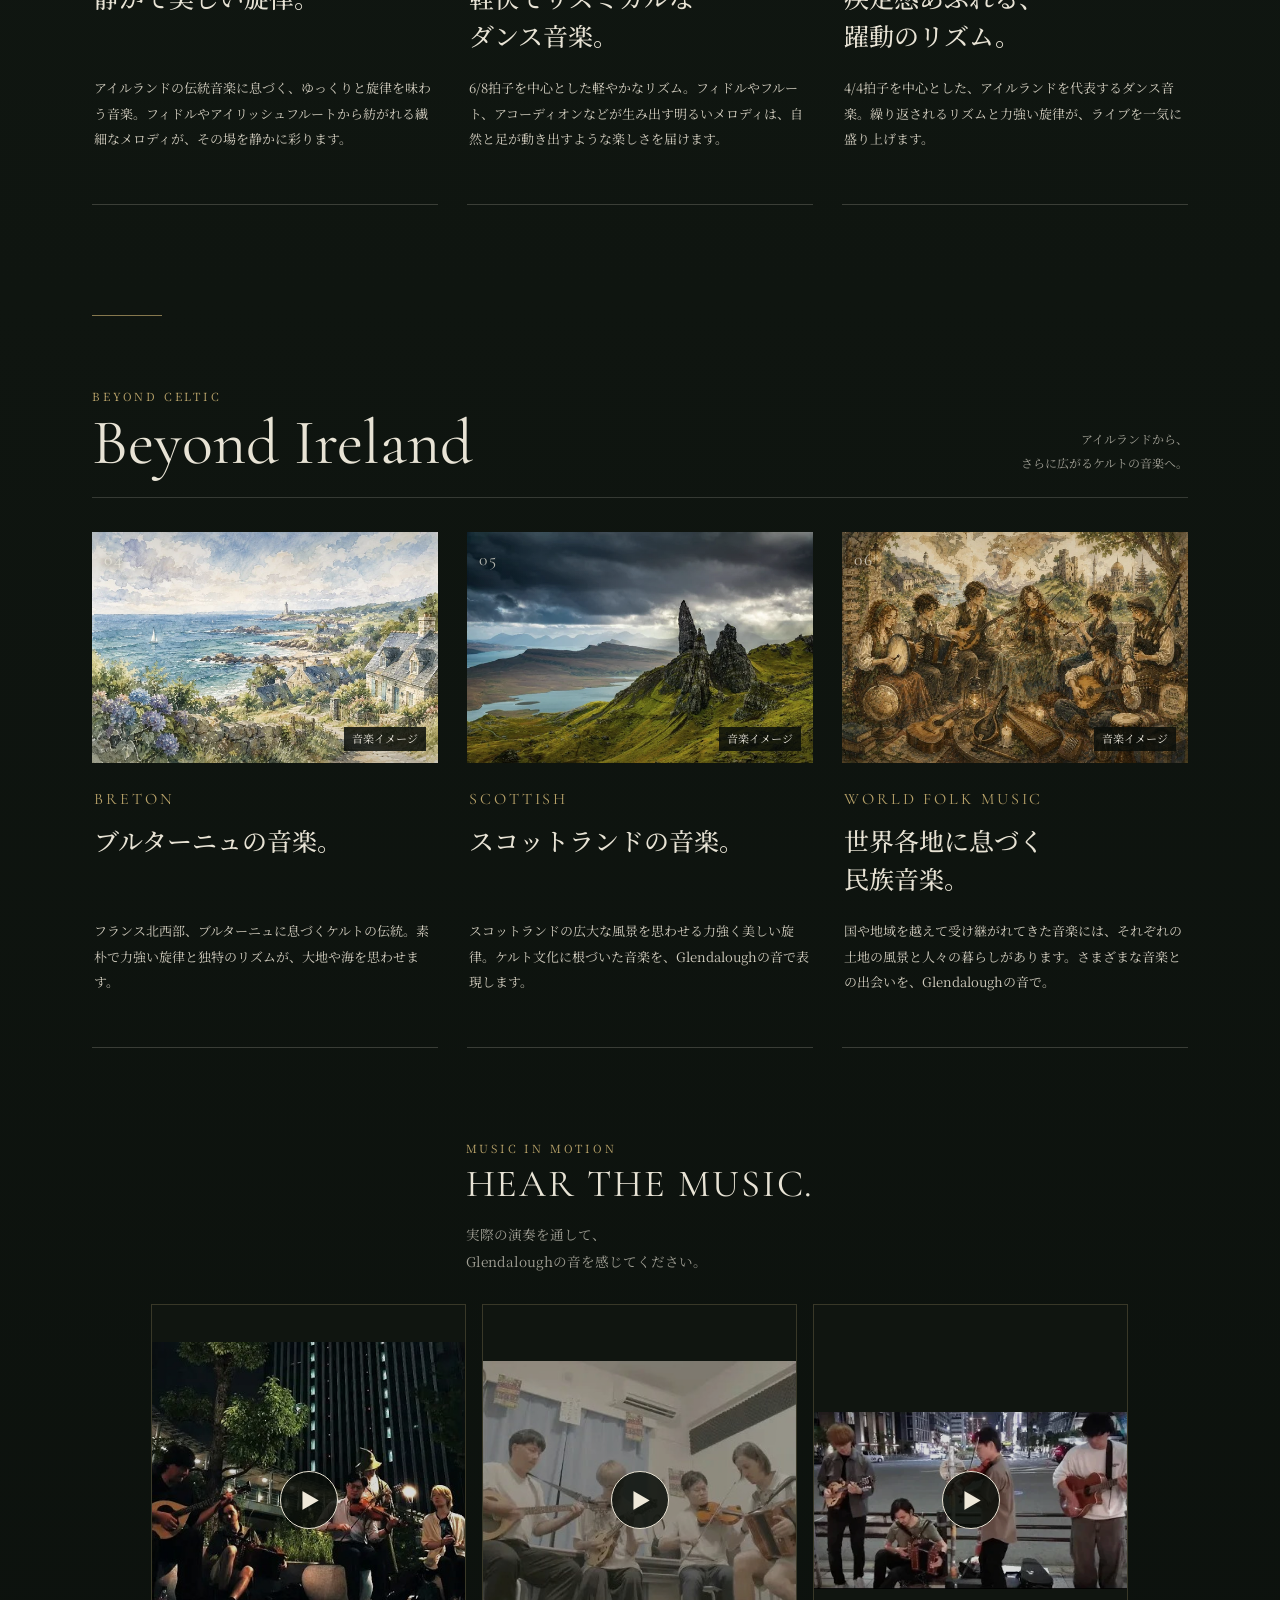
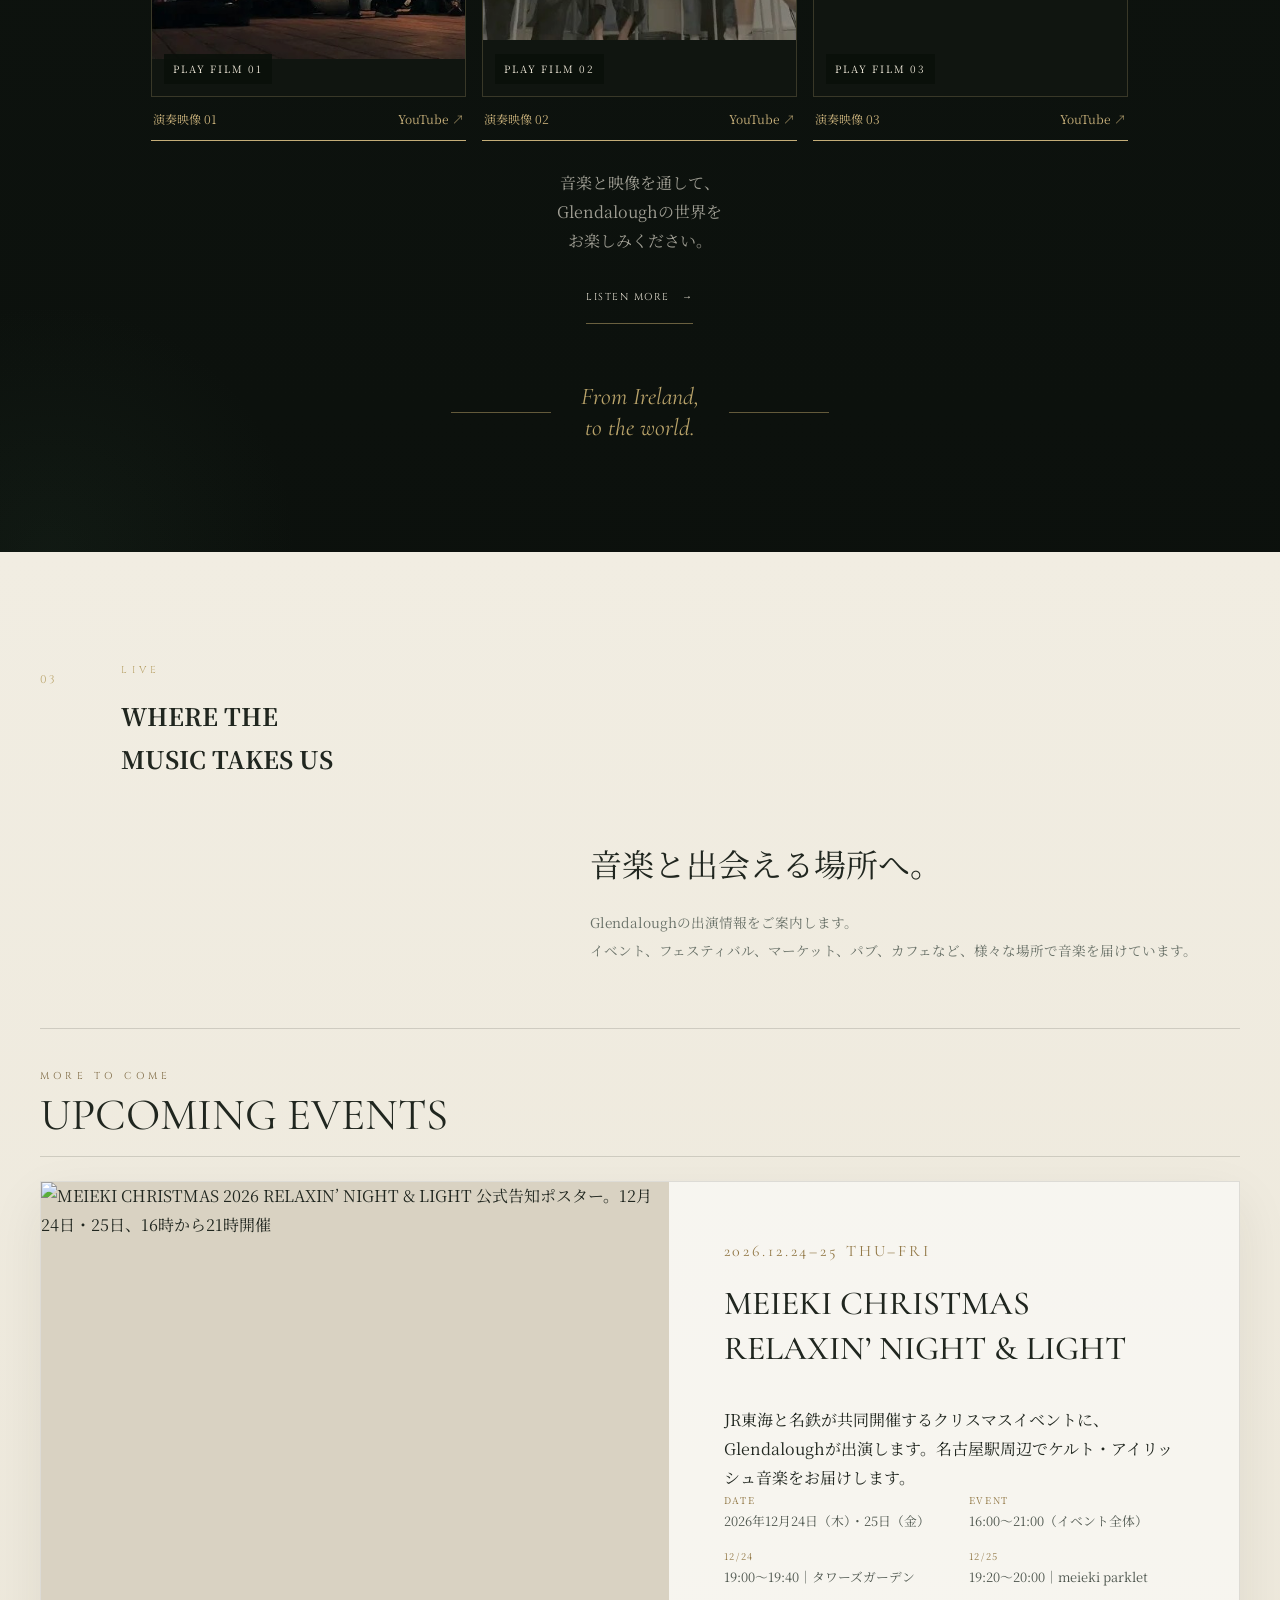
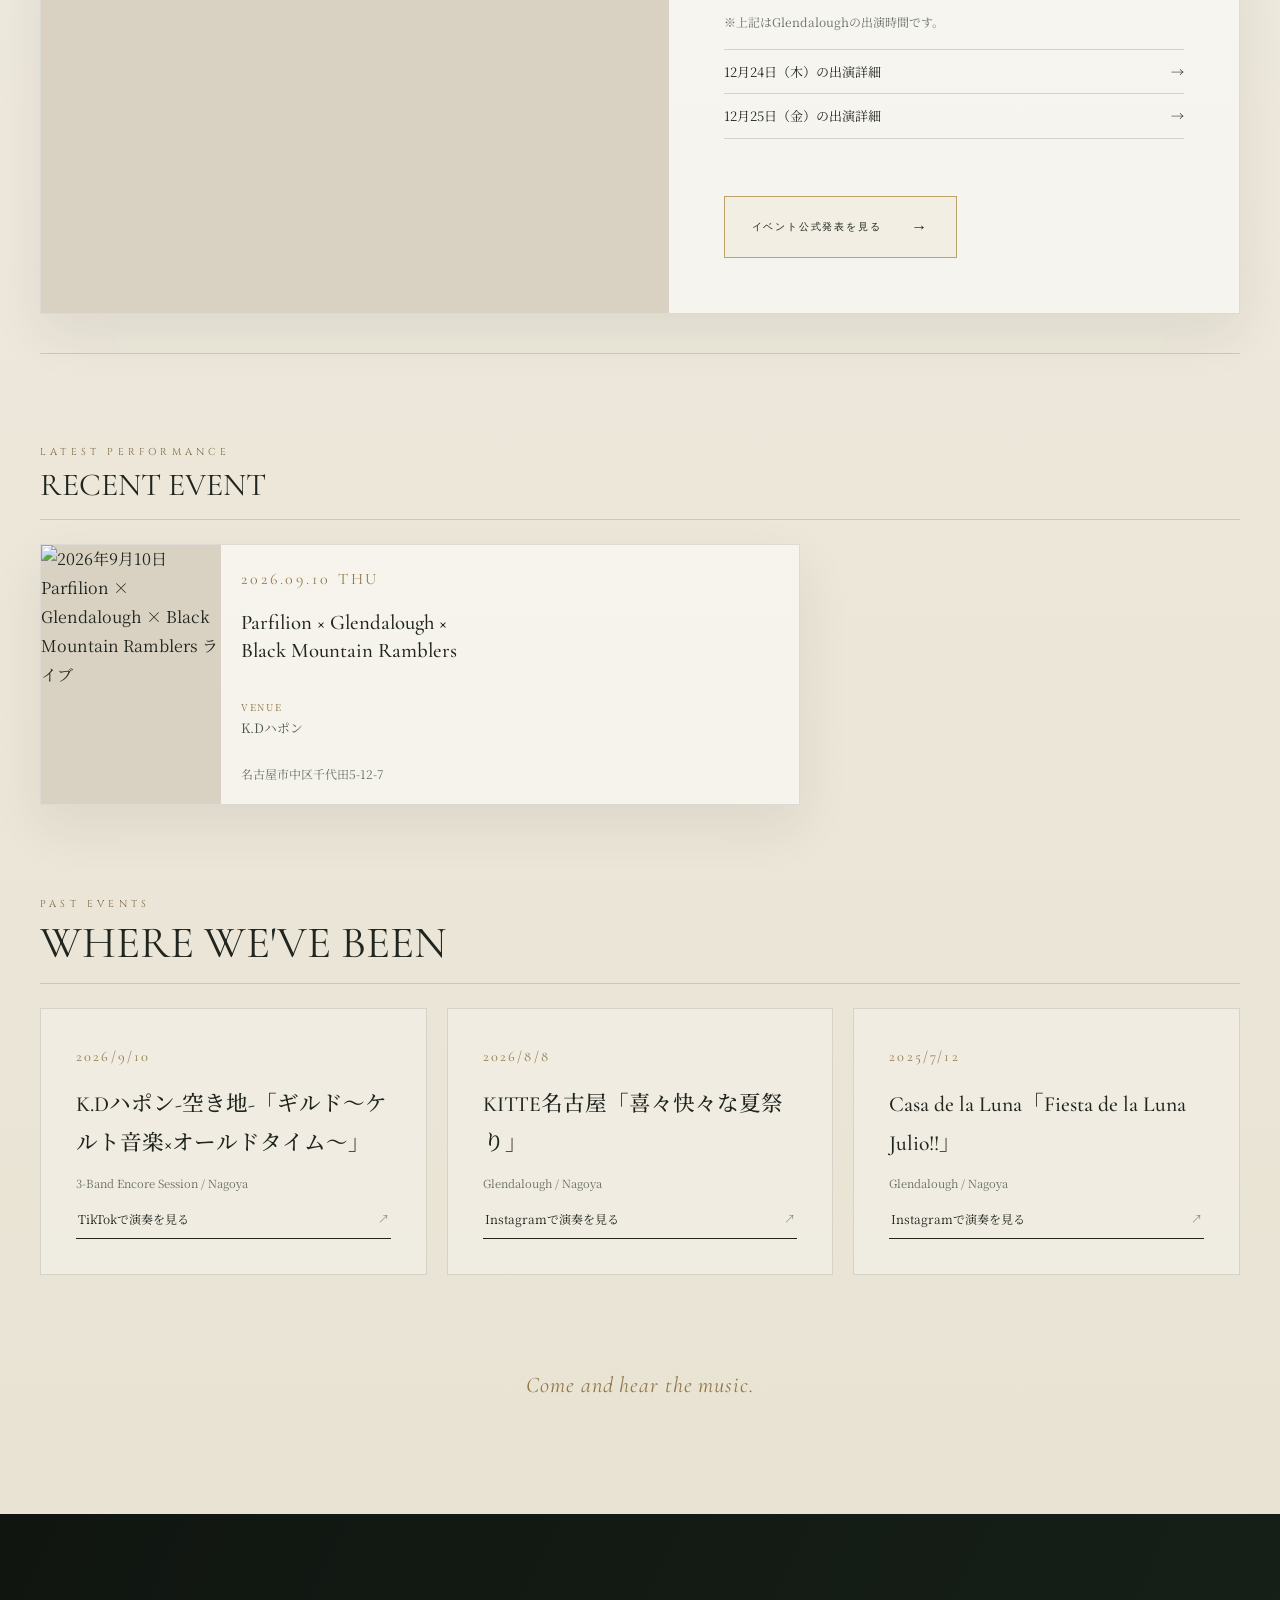
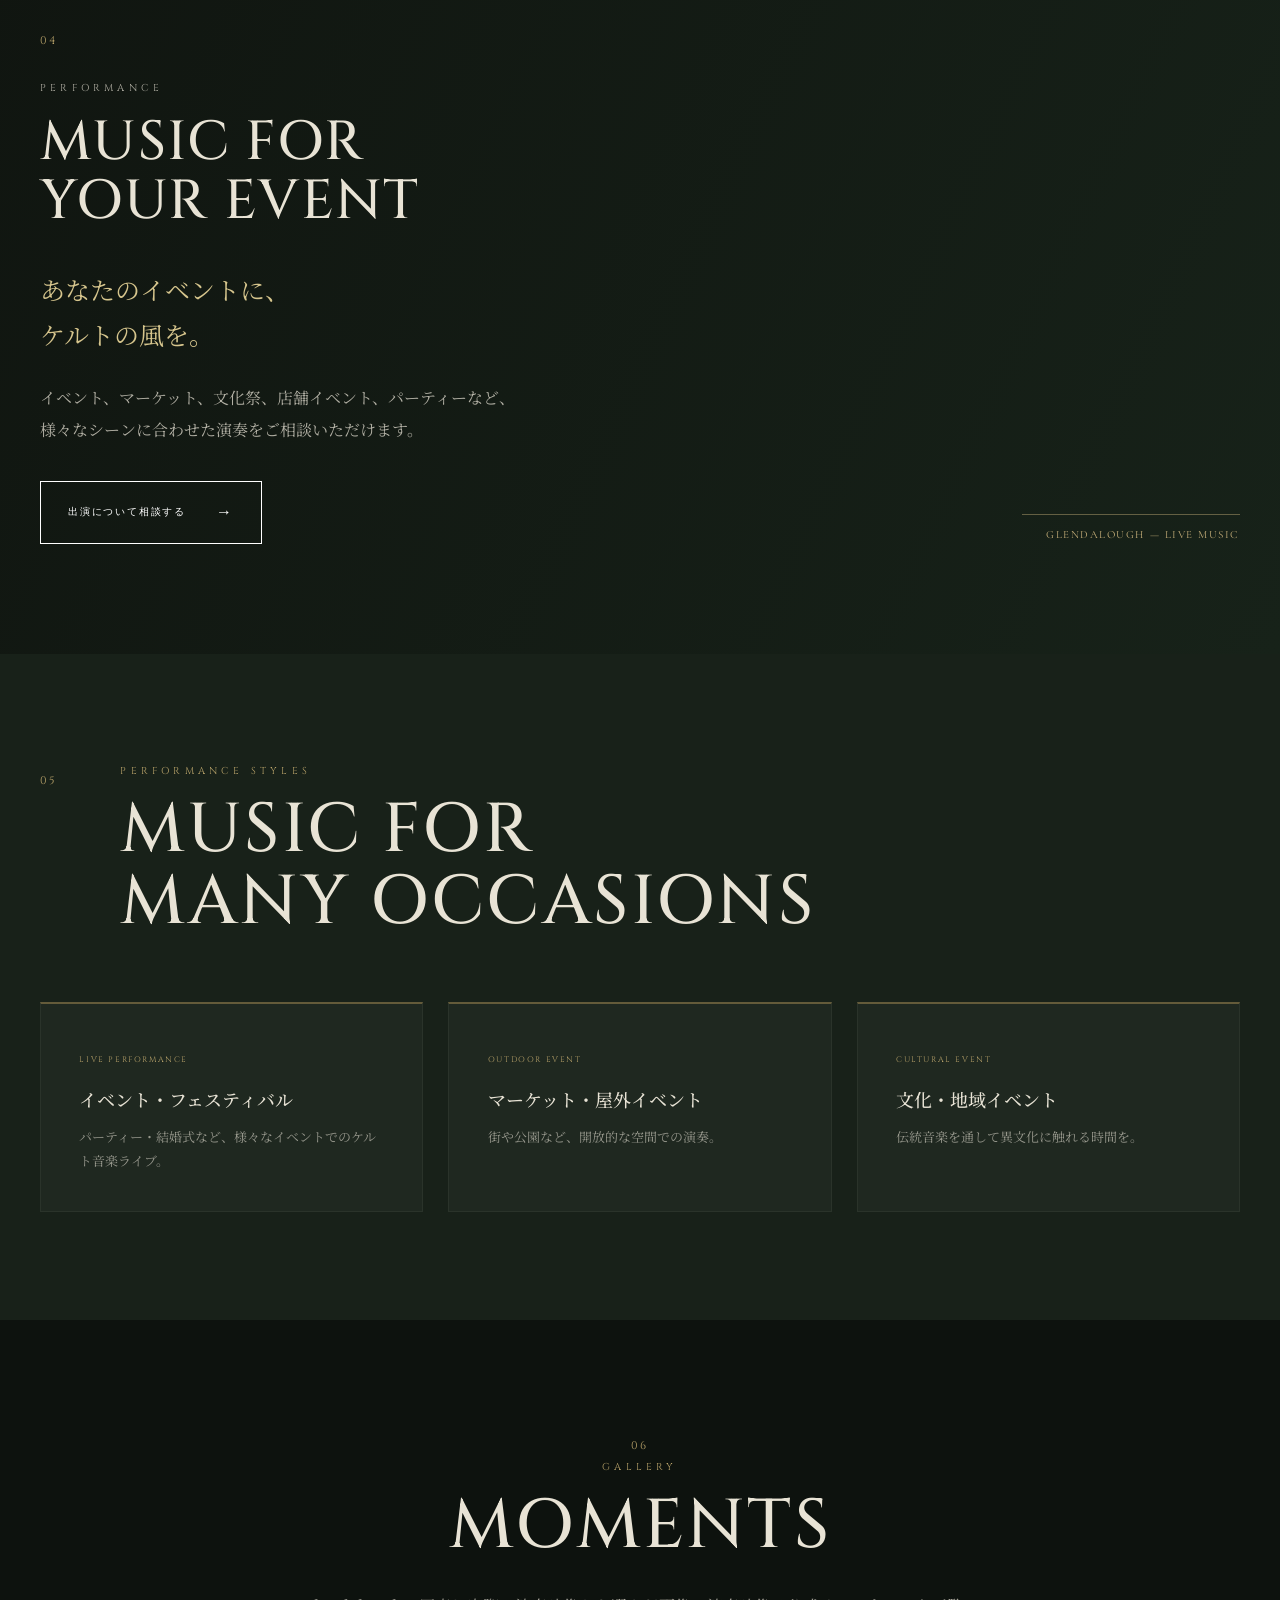
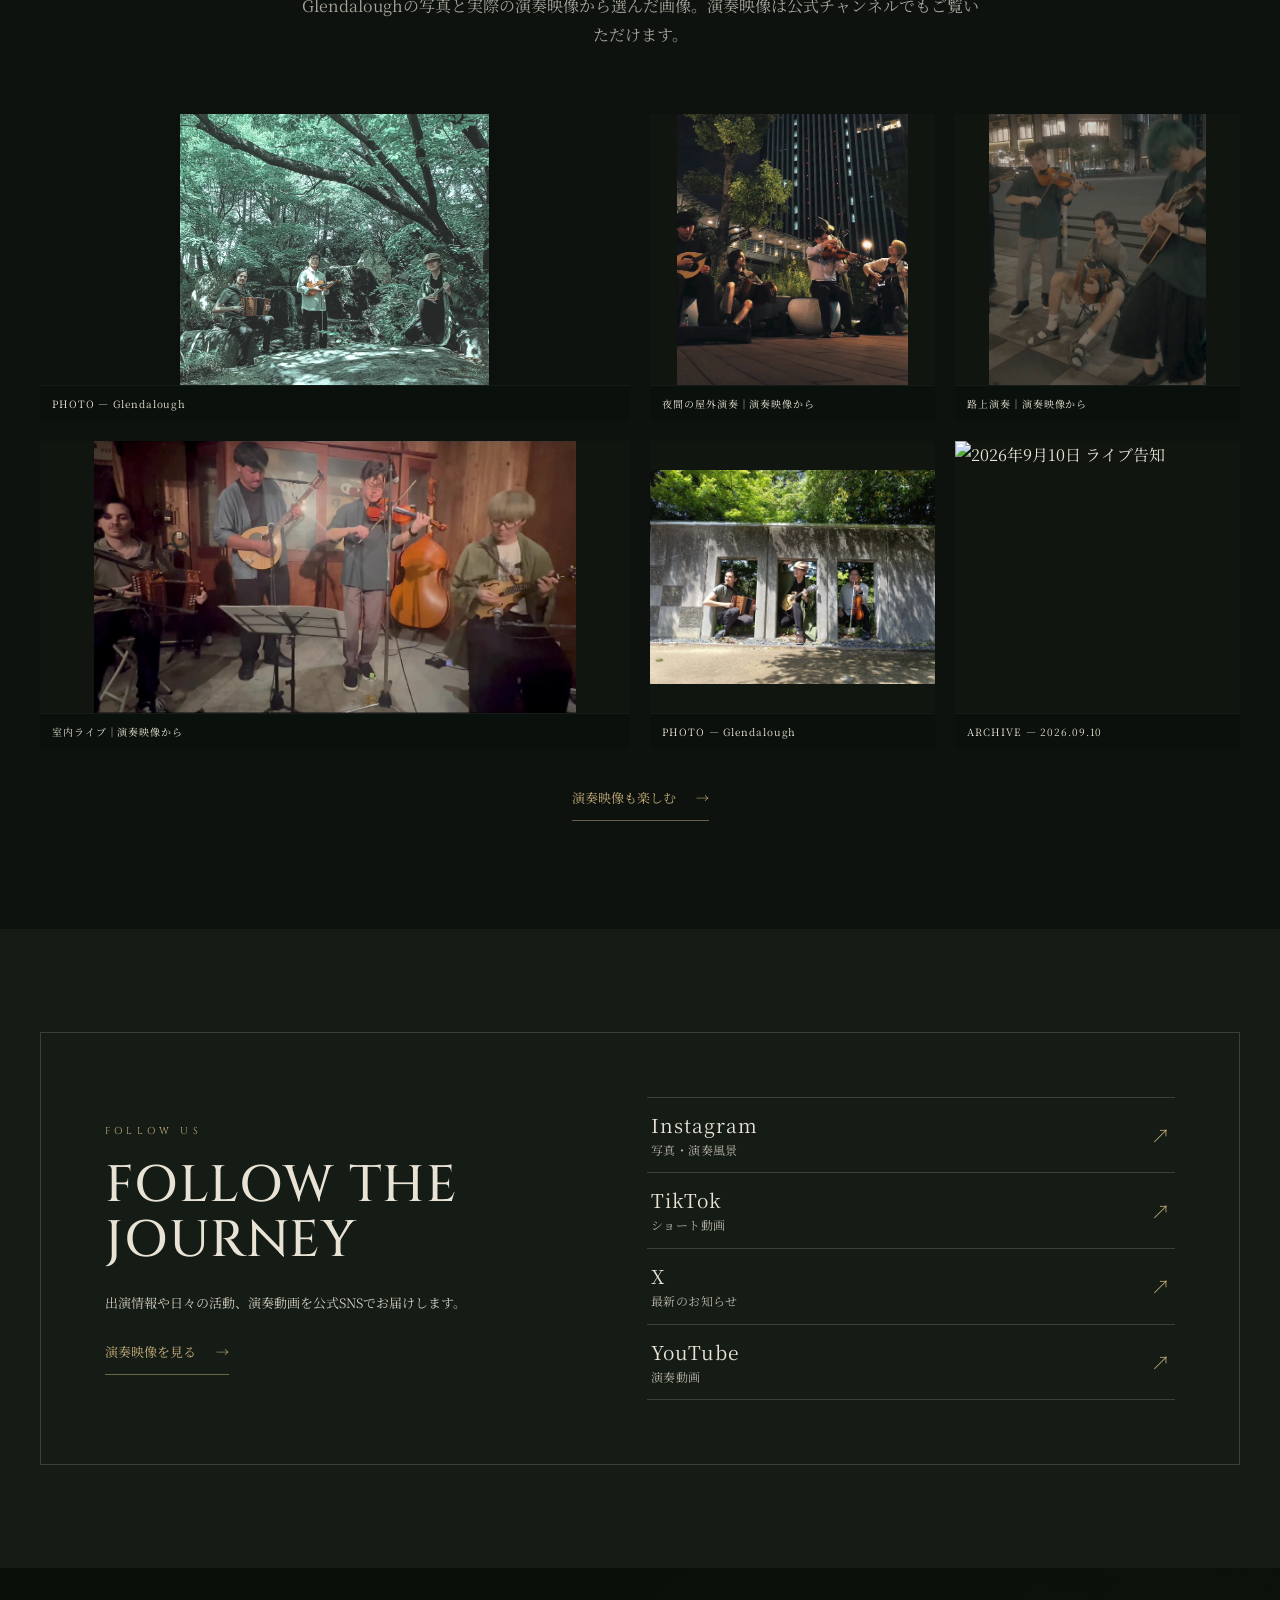
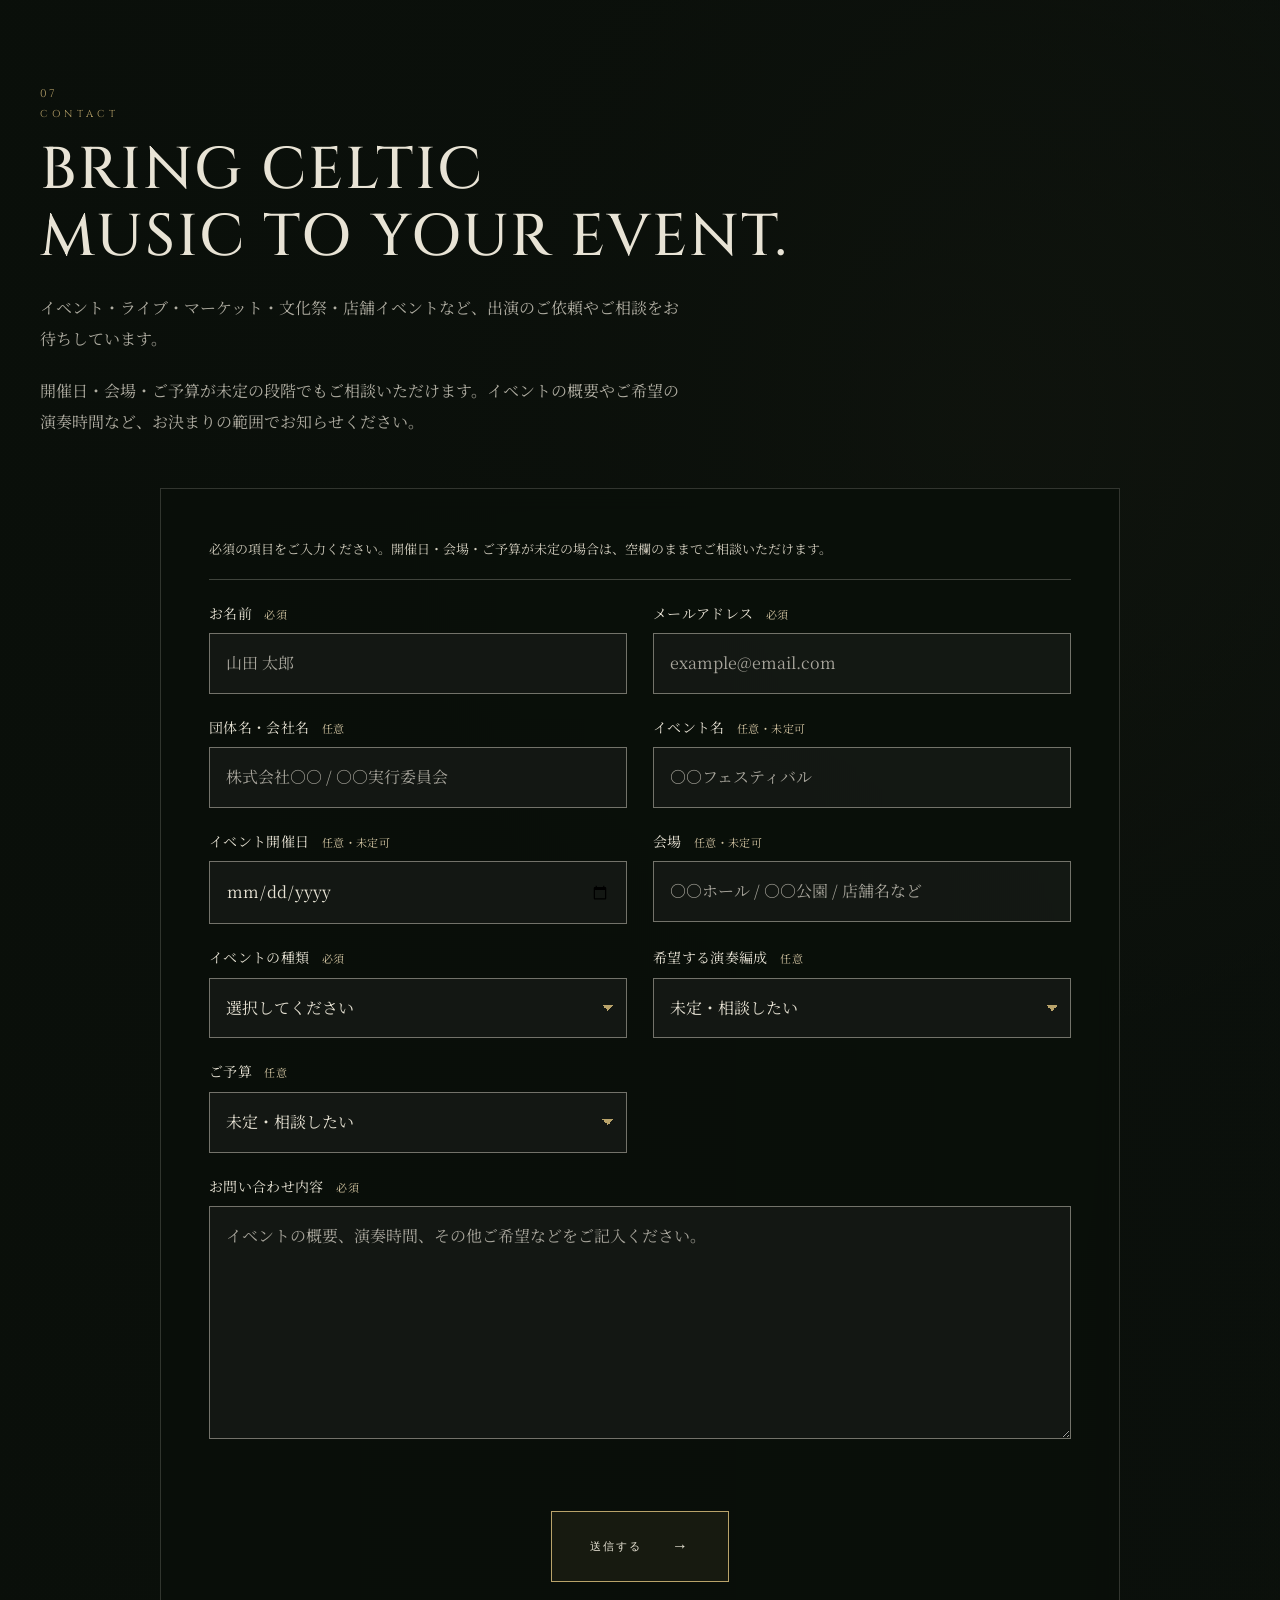
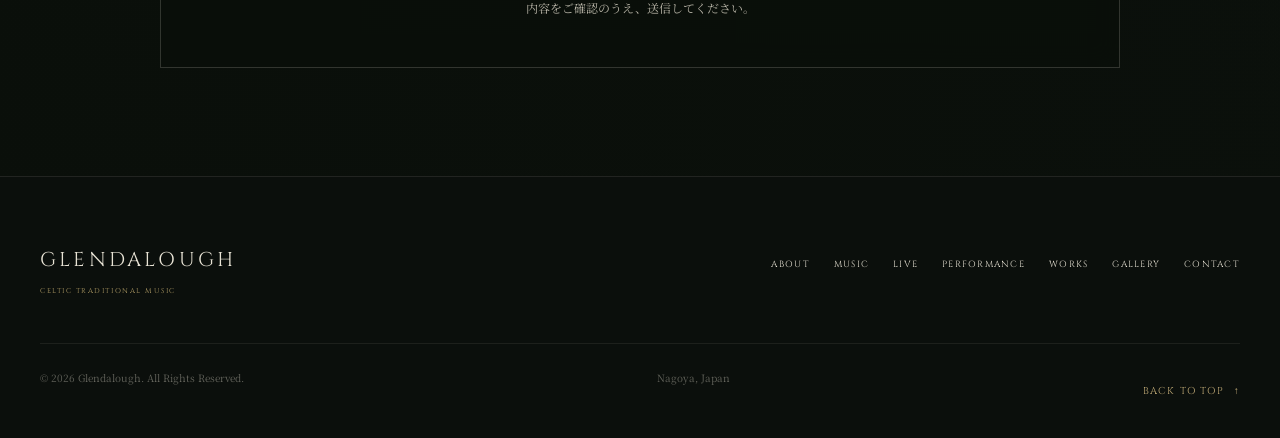
==== commit f390257a: "Refine vertical rhythm and compact accessible booking form" ====
--- a/index.html
+++ b/index.html
@@ -80,6 +80,7 @@
   <link rel="icon" href="images/favicon.png" type="image/png">
   <link rel="apple-touch-icon" href="images/apple-touch-icon.png">
 
+  <noscript><style>.reveal,.hero-reveal{opacity:1!important;transform:none!important;animation:none!important}</style></noscript>
 </head>
 <body>
   <a class="skip-link" href="#main-content">本文へ移動</a>
@@ -565,7 +566,8 @@
         </div>
 
         <div class="contact-form-wrapper reveal">
-          <form class="contact-form" action="https://formspree.io/f/xkjwpwlo" method="POST">
+          <form class="contact-form" action="https://formspree.io/f/xkjwpwlo" method="POST" aria-label="出演依頼・お問い合わせ" aria-describedby="contact-form-hint">
+            <p id="contact-form-hint" class="form-hint">必須の項目をご入力ください。開催日・会場・ご予算が未定の場合は、空欄のままでご相談いただけます。</p>
             <div class="form-group">
               <label for="name">お名前 <span>必須</span></label>
               <input type="text" id="name" name="name" placeholder="山田 太郎" autocomplete="name" required>
@@ -633,7 +635,7 @@
               </select>
             </div>
 
-            <div class="form-group">
+            <div class="form-group form-group-wide">
               <label for="message">お問い合わせ内容 <span>必須</span></label>
               <textarea id="message" name="message" rows="7" placeholder="イベントの概要、演奏時間、その他ご希望などをご記入ください。" required></textarea>
             </div>
--- a/style.css
+++ b/style.css
@@ -3572,3 +3572,44 @@
  .mobile-nav.active{visibility:visible;pointer-events:auto;transform:none}
 }
 @media(max-width:600px){.film-stage{aspect-ratio:4/3}.music-film-card:last-child .film-stage{aspect-ratio:16/9}.film-stage:has(iframe){aspect-ratio:4/5}}
+
+/* Editorial rhythm: preserve visual hierarchy without stacking excessive margins. */
+:root{--section-space:clamp(72px,8.5vw,120px);--section-heading-space:clamp(38px,5vw,68px);--chapter-space:clamp(56px,7vw,96px)}
+#about.section,#works.section,#gallery.section,#contact.section,#live.live-section,#music.music-section{padding-block:var(--section-space)}
+#performance.performance-section{padding-block:var(--section-space)}
+.section-heading{margin-bottom:var(--section-heading-space)}
+#music .music-section-heading{margin-bottom:var(--section-heading-space)}
+#music .music-section-heading h2{font-size:clamp(50px,8.2vw,112px);line-height:.95}
+#music .music-category{margin-bottom:var(--chapter-space)}
+#music .music-category:last-of-type{margin-bottom:0}
+#music .music-video-area{margin-top:var(--chapter-space);padding-top:0}
+#music .music-video-heading{margin-bottom:28px}
+#music .music-video-description{margin:28px auto 0}
+#music .music-closing{margin-top:clamp(34px,4.5vw,64px)}
+#live .live-intro{margin:0 0 var(--section-heading-space) auto}
+#live .live-block{margin-top:0;margin-bottom:var(--chapter-space)}
+#live .live-future{padding-block:clamp(24px,3vw,40px)}
+#live .live-block-heading{margin-bottom:24px}
+#live .live-closing{padding-top:0}
+#contact .contact-content h2{font-size:clamp(31px,4.6vw,62px);line-height:1.13}
+#contact .contact-lead{margin-top:22px;line-height:1.9}
+#contact .contact-form-wrapper{max-width:960px;margin-top:clamp(32px,4vw,56px)}
+#contact .contact-form{display:grid;grid-template-columns:repeat(2,minmax(0,1fr));gap:22px 26px;padding:clamp(24px,4vw,48px)}
+#contact .form-hint,#contact .form-group-wide,#contact .form-submit{grid-column:1/-1}
+#contact .form-hint{font-size:13px;line-height:1.8;color:#d1ccbd;border-bottom:1px solid rgba(232,227,213,.25);padding-bottom:18px}
+#contact .form-group{margin:0;min-width:0}
+#contact .form-group label{font-size:14px;line-height:1.6;letter-spacing:.025em}
+#contact .form-group label small,#contact .form-group label span{font-size:11px;color:#d5c7a4}
+#contact .form-group input,#contact .form-group select,#contact .form-group textarea{font-size:16px;min-height:48px;border-color:rgba(232,227,213,.45)}
+#contact .form-group input::placeholder,#contact .form-group textarea::placeholder{color:#a9a69d}
+#contact .form-submit{margin-top:6px}
+#contact .form-submit p{font-size:12px;color:#b9b5a8}
+@media(max-width:600px){
+ :root{--section-space:64px;--section-heading-space:32px;--chapter-space:48px}
+ #music .music-section-heading h2{font-size:clamp(44px,13vw,64px)}
+ #music .music-video-heading{margin-bottom:24px}
+ #music .music-card-grid{gap:24px}
+ #live .live-intro{margin-bottom:32px}
+ #contact .contact-form{grid-template-columns:minmax(0,1fr);gap:18px;padding:22px 16px}
+ #contact .form-hint{padding-bottom:14px}
+}
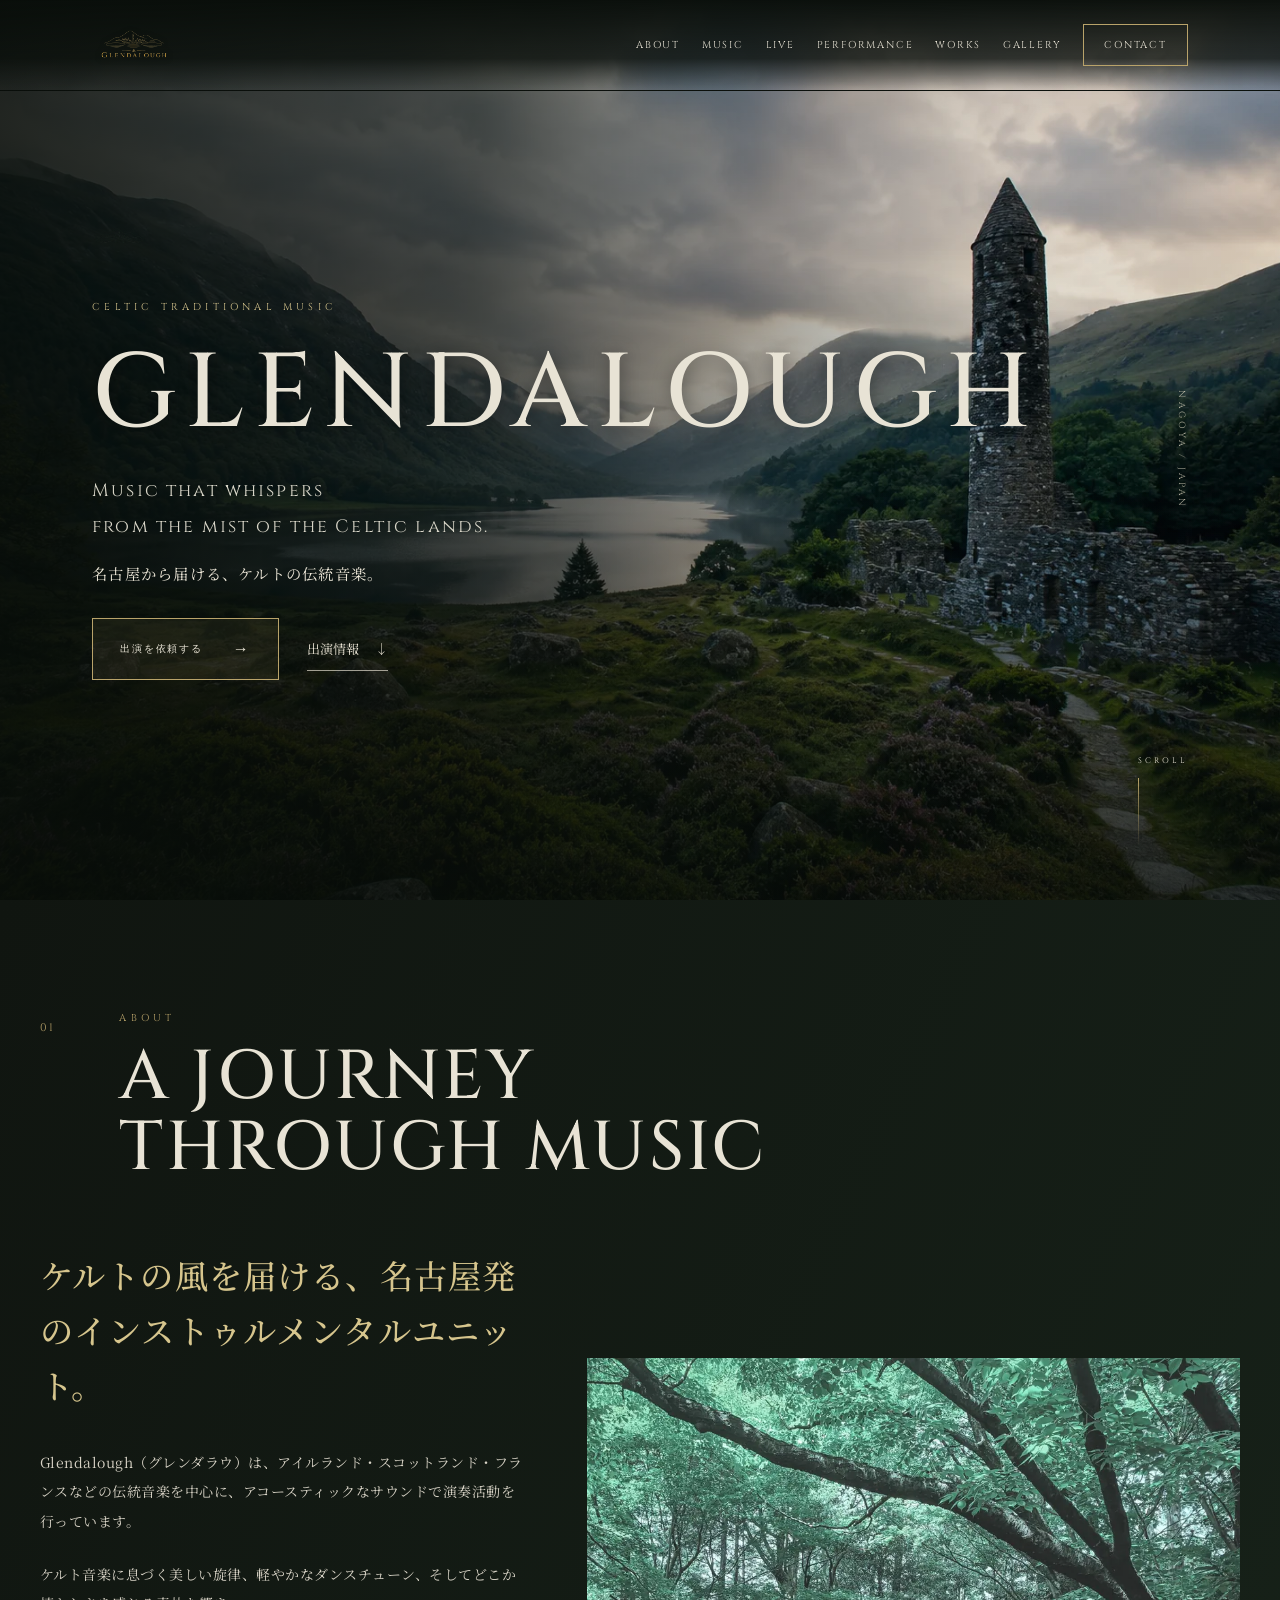
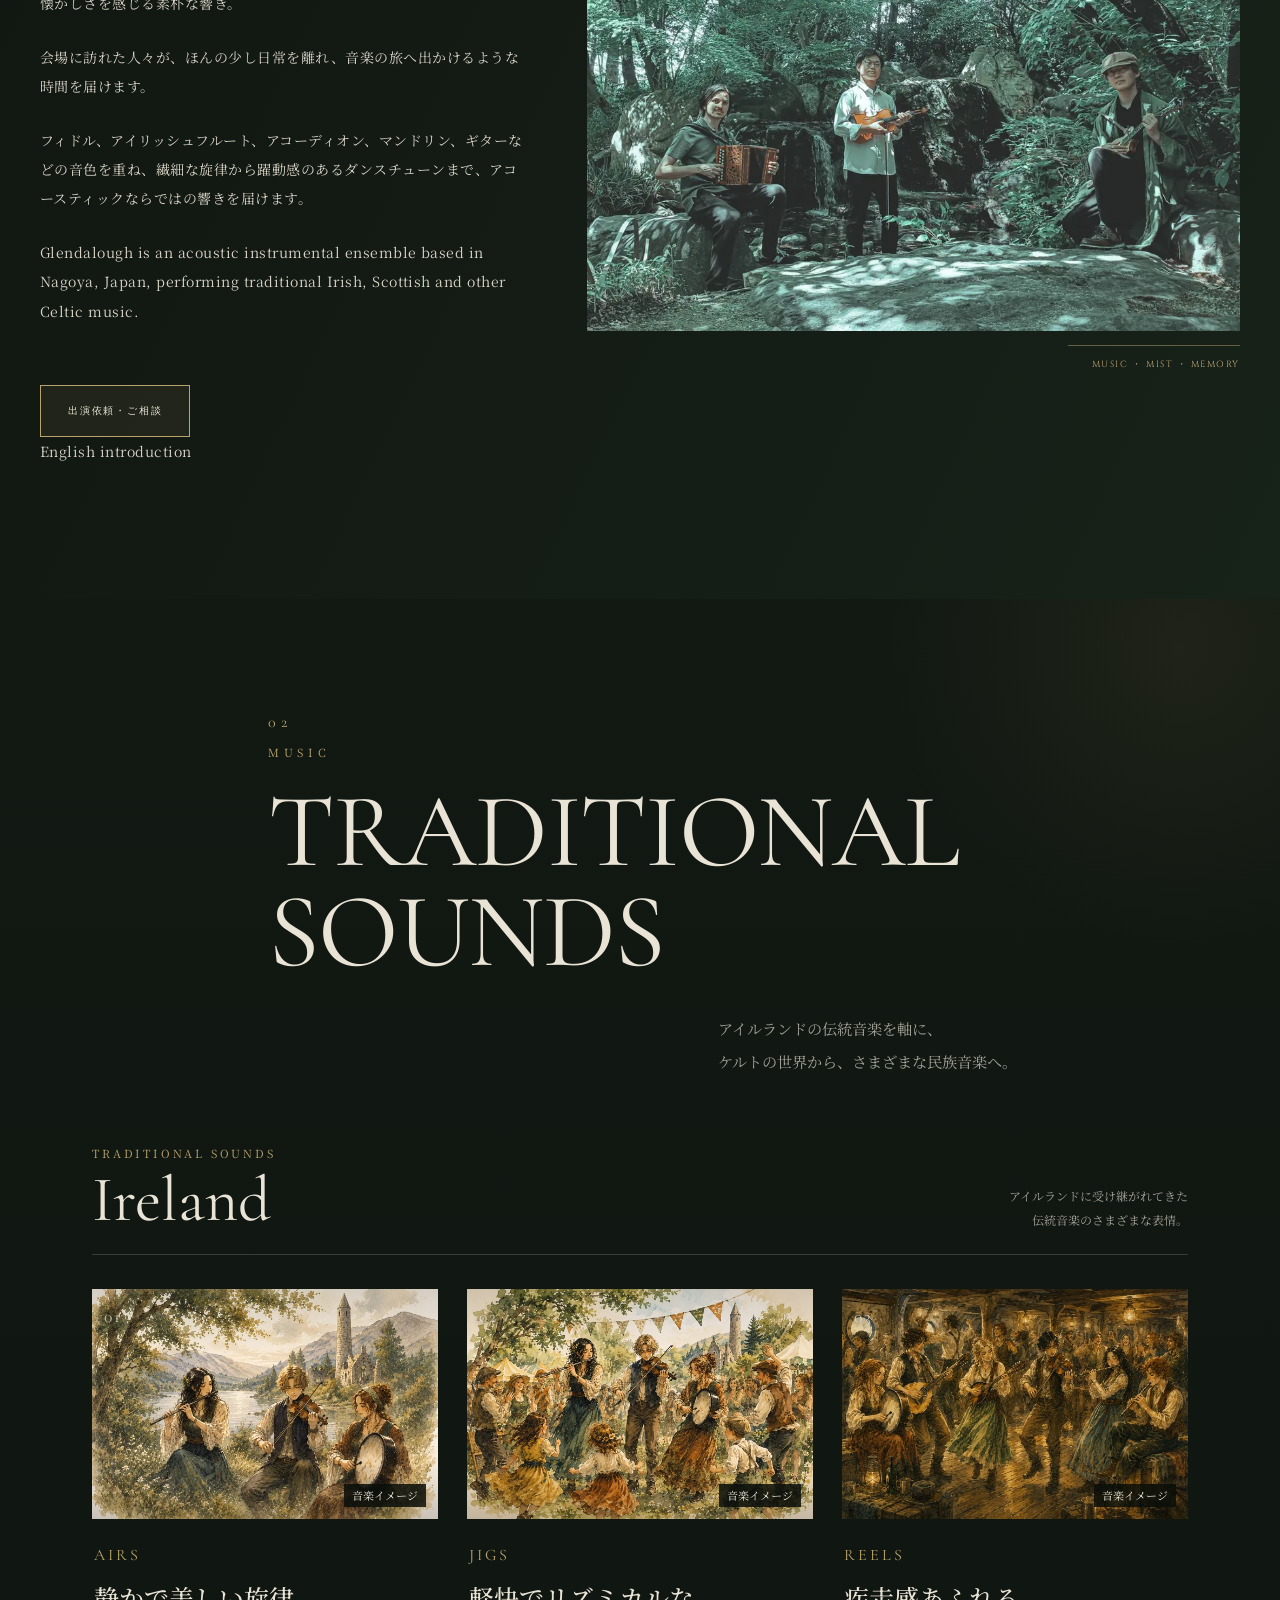
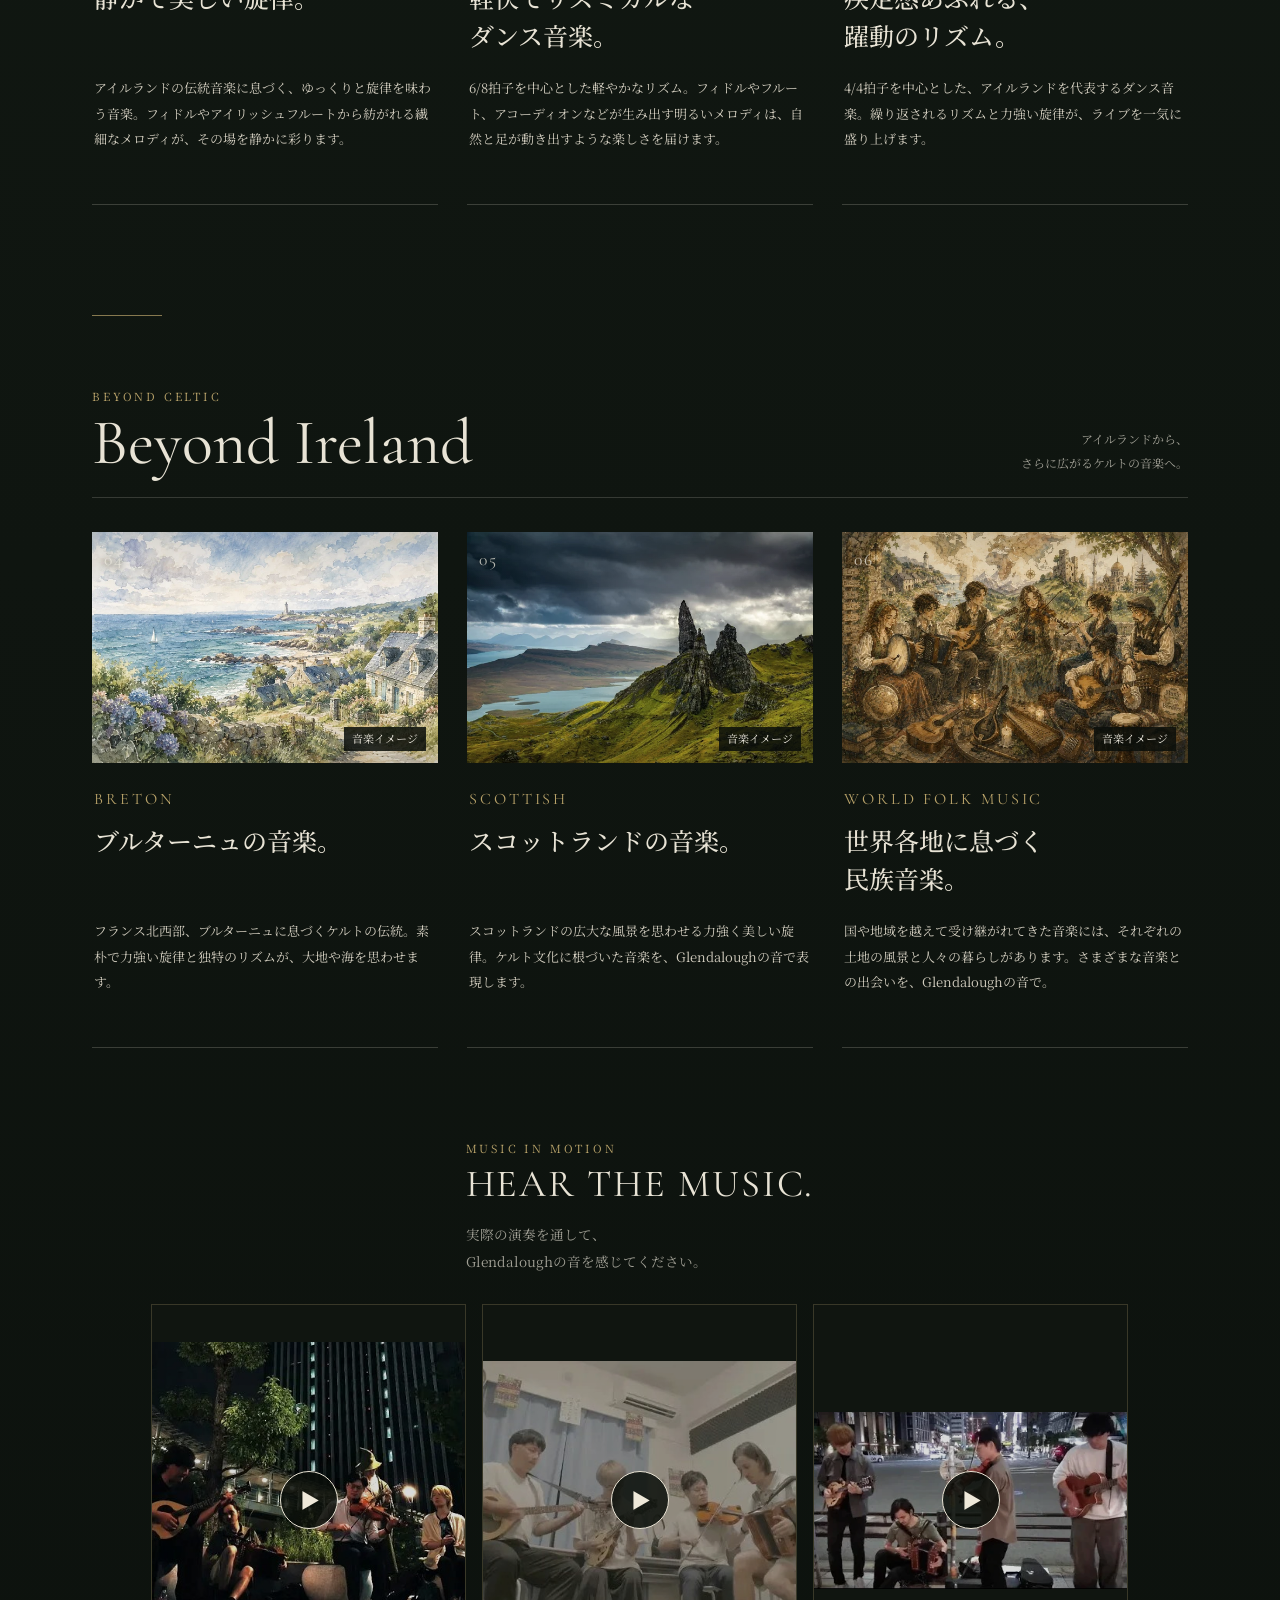
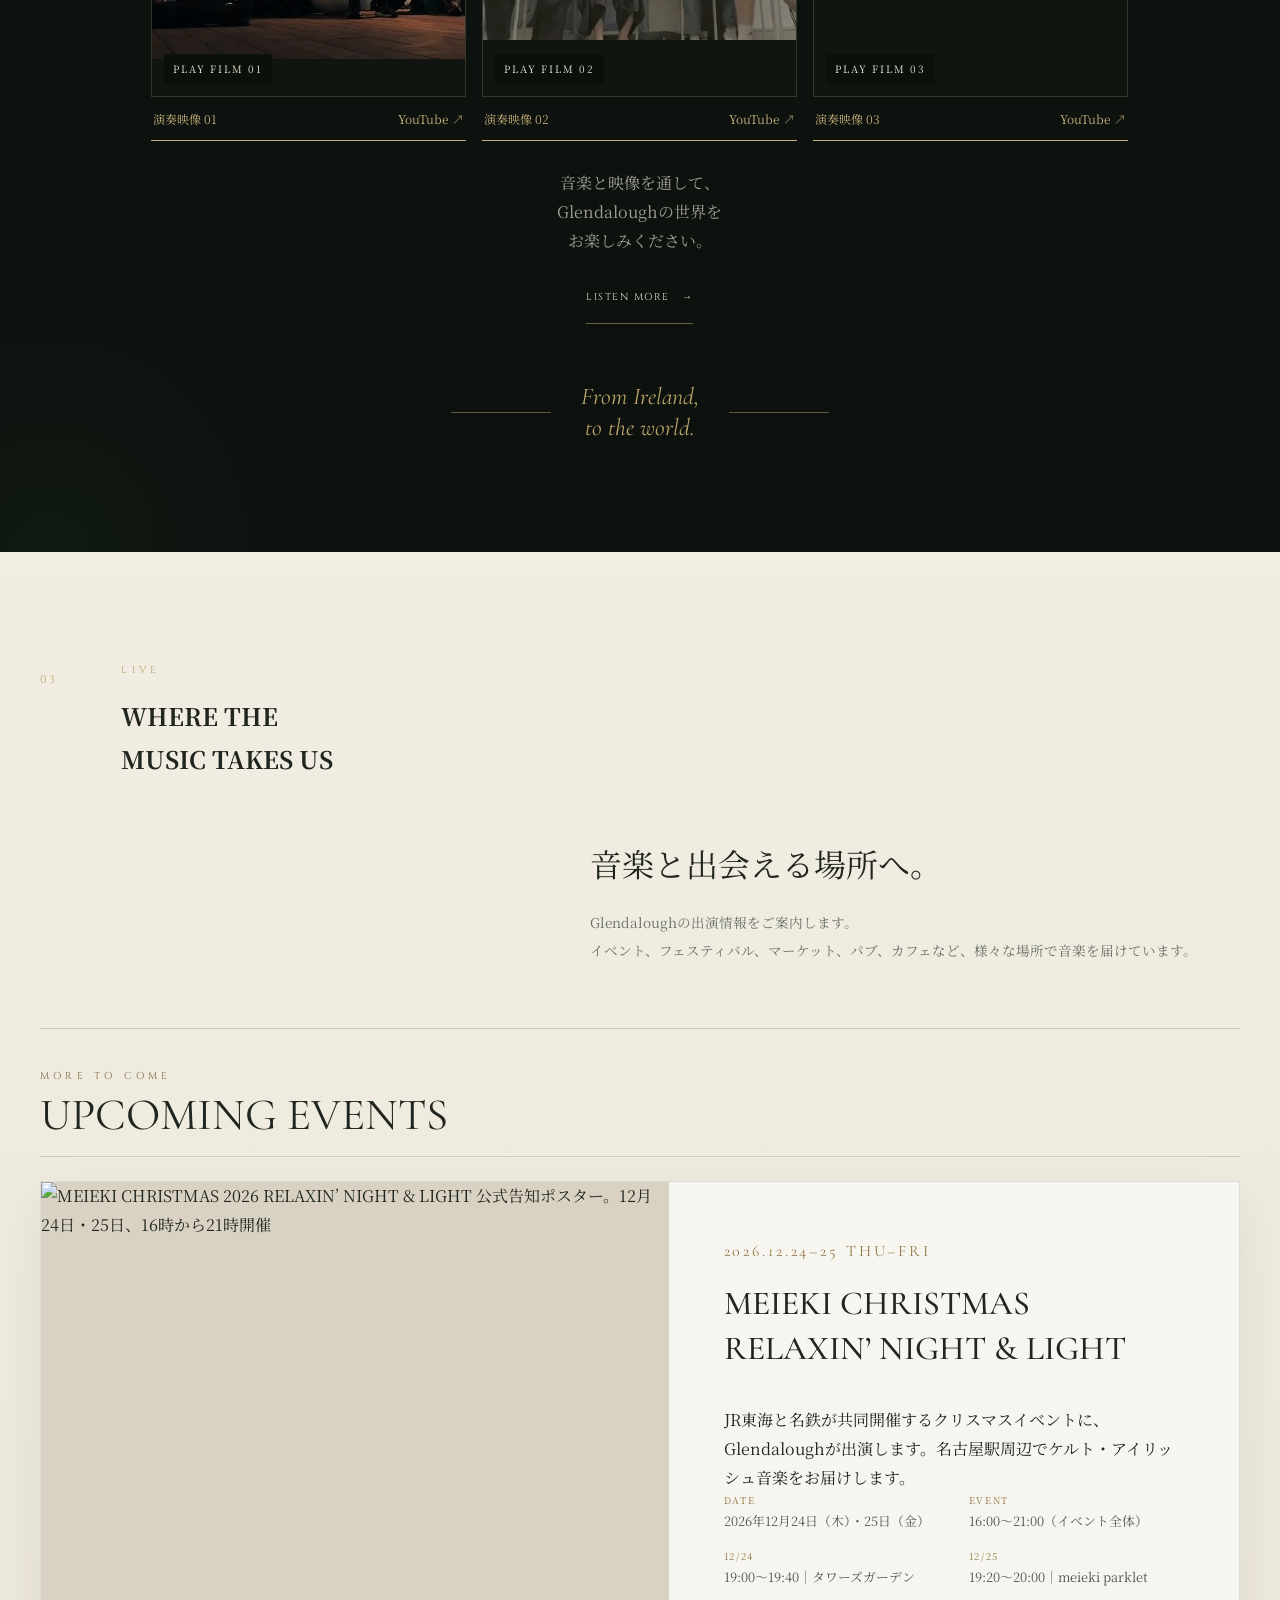
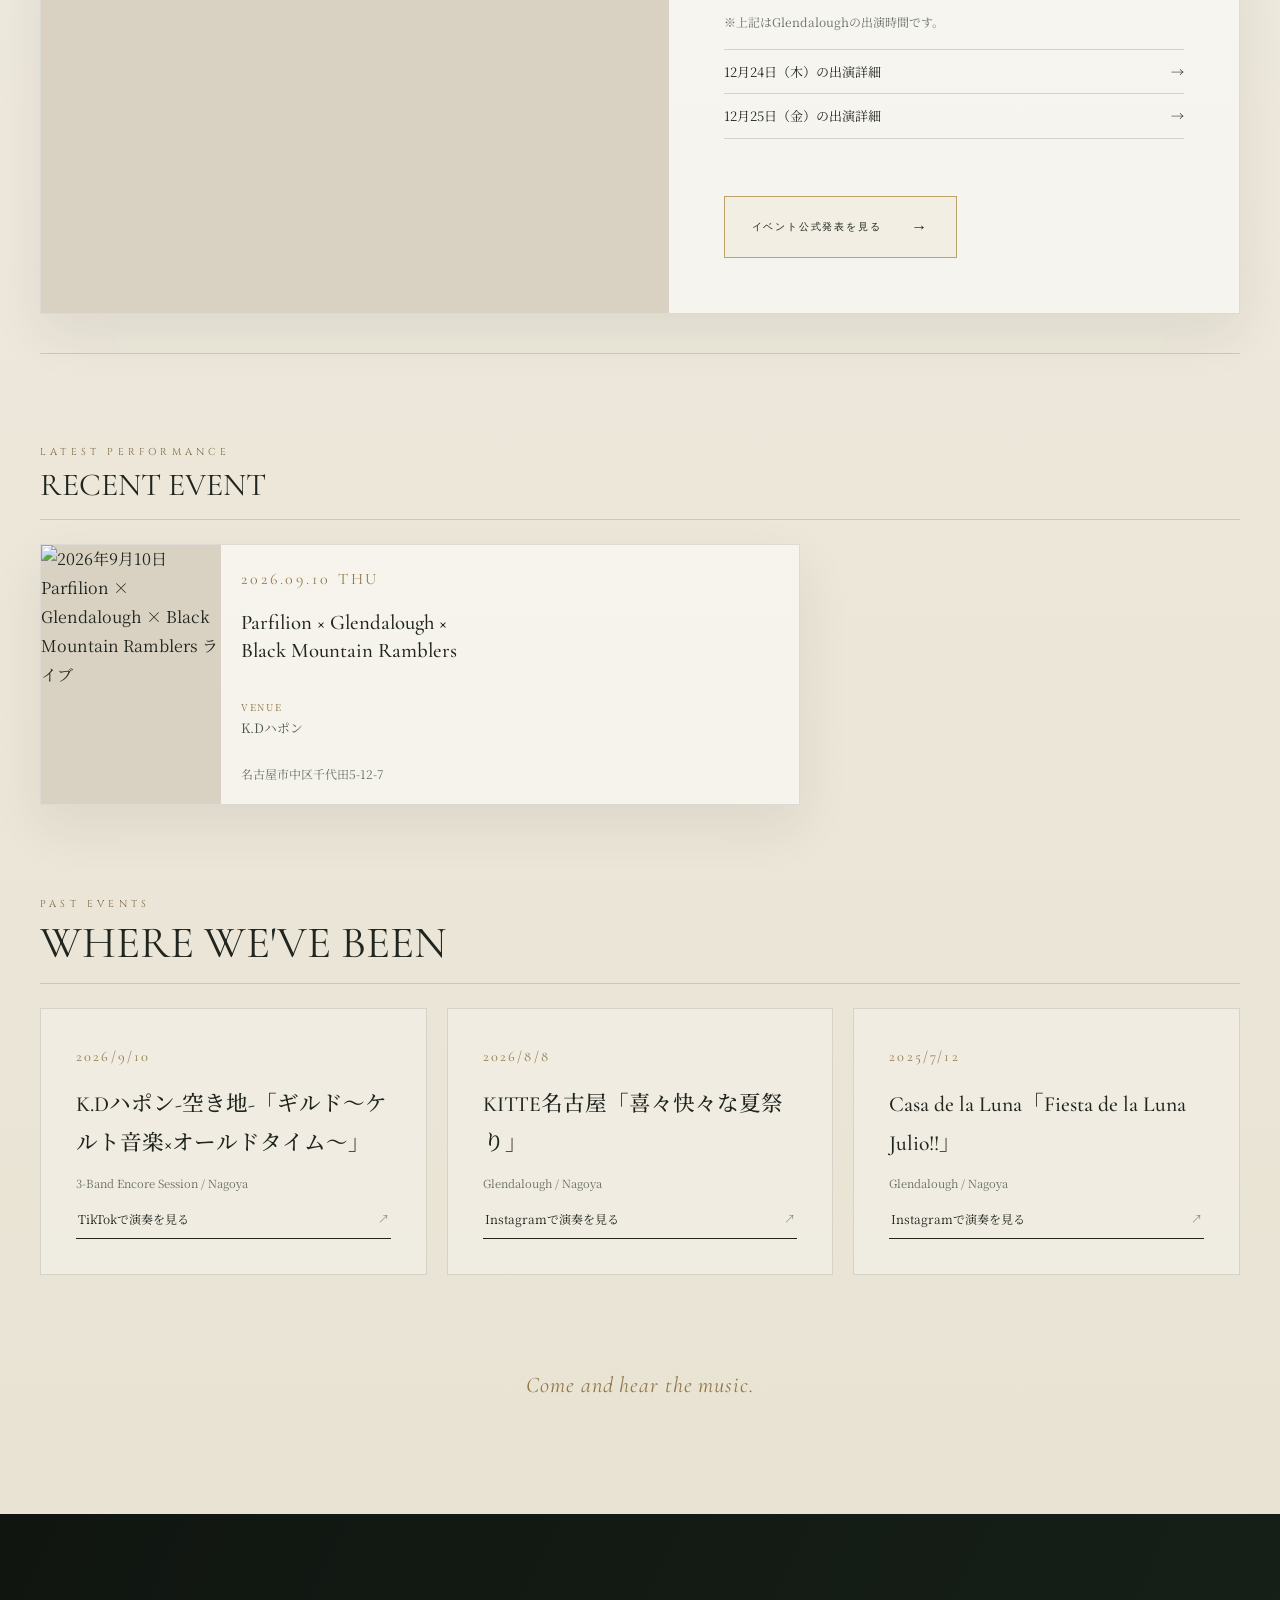
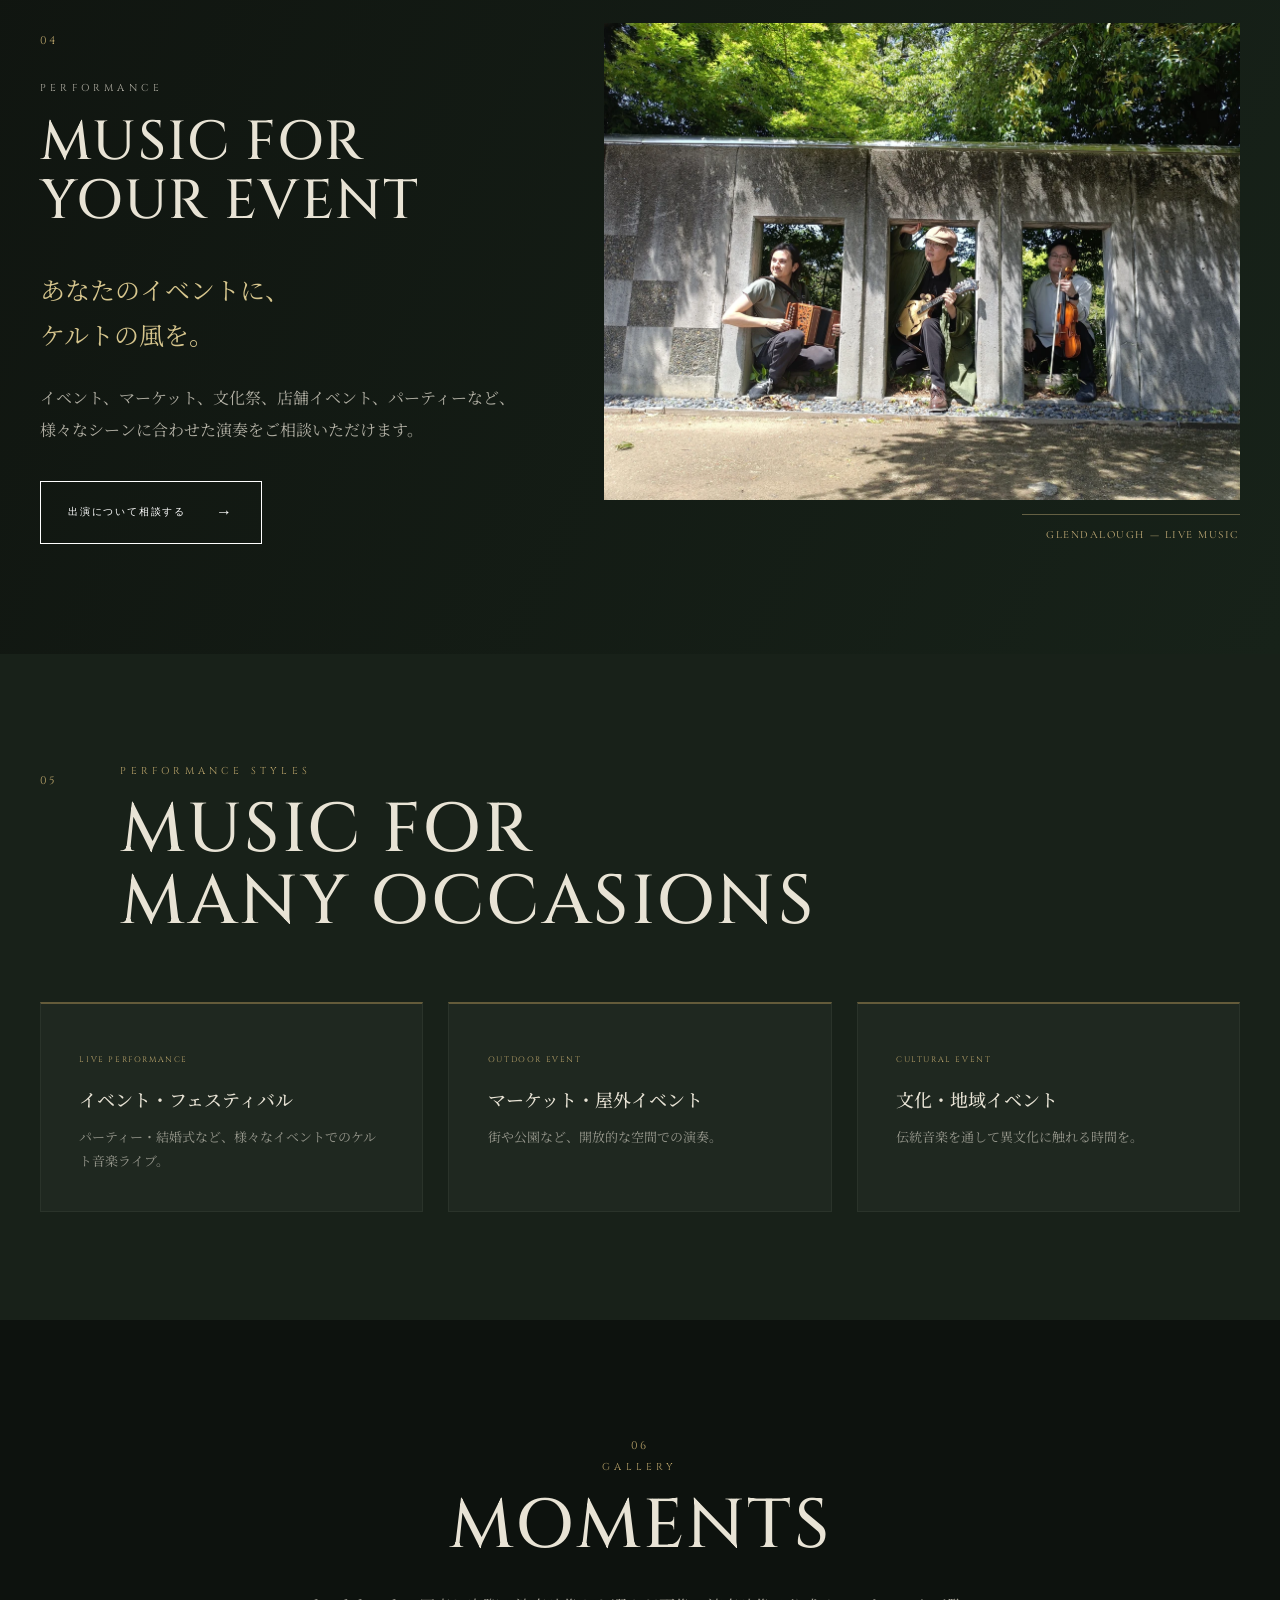
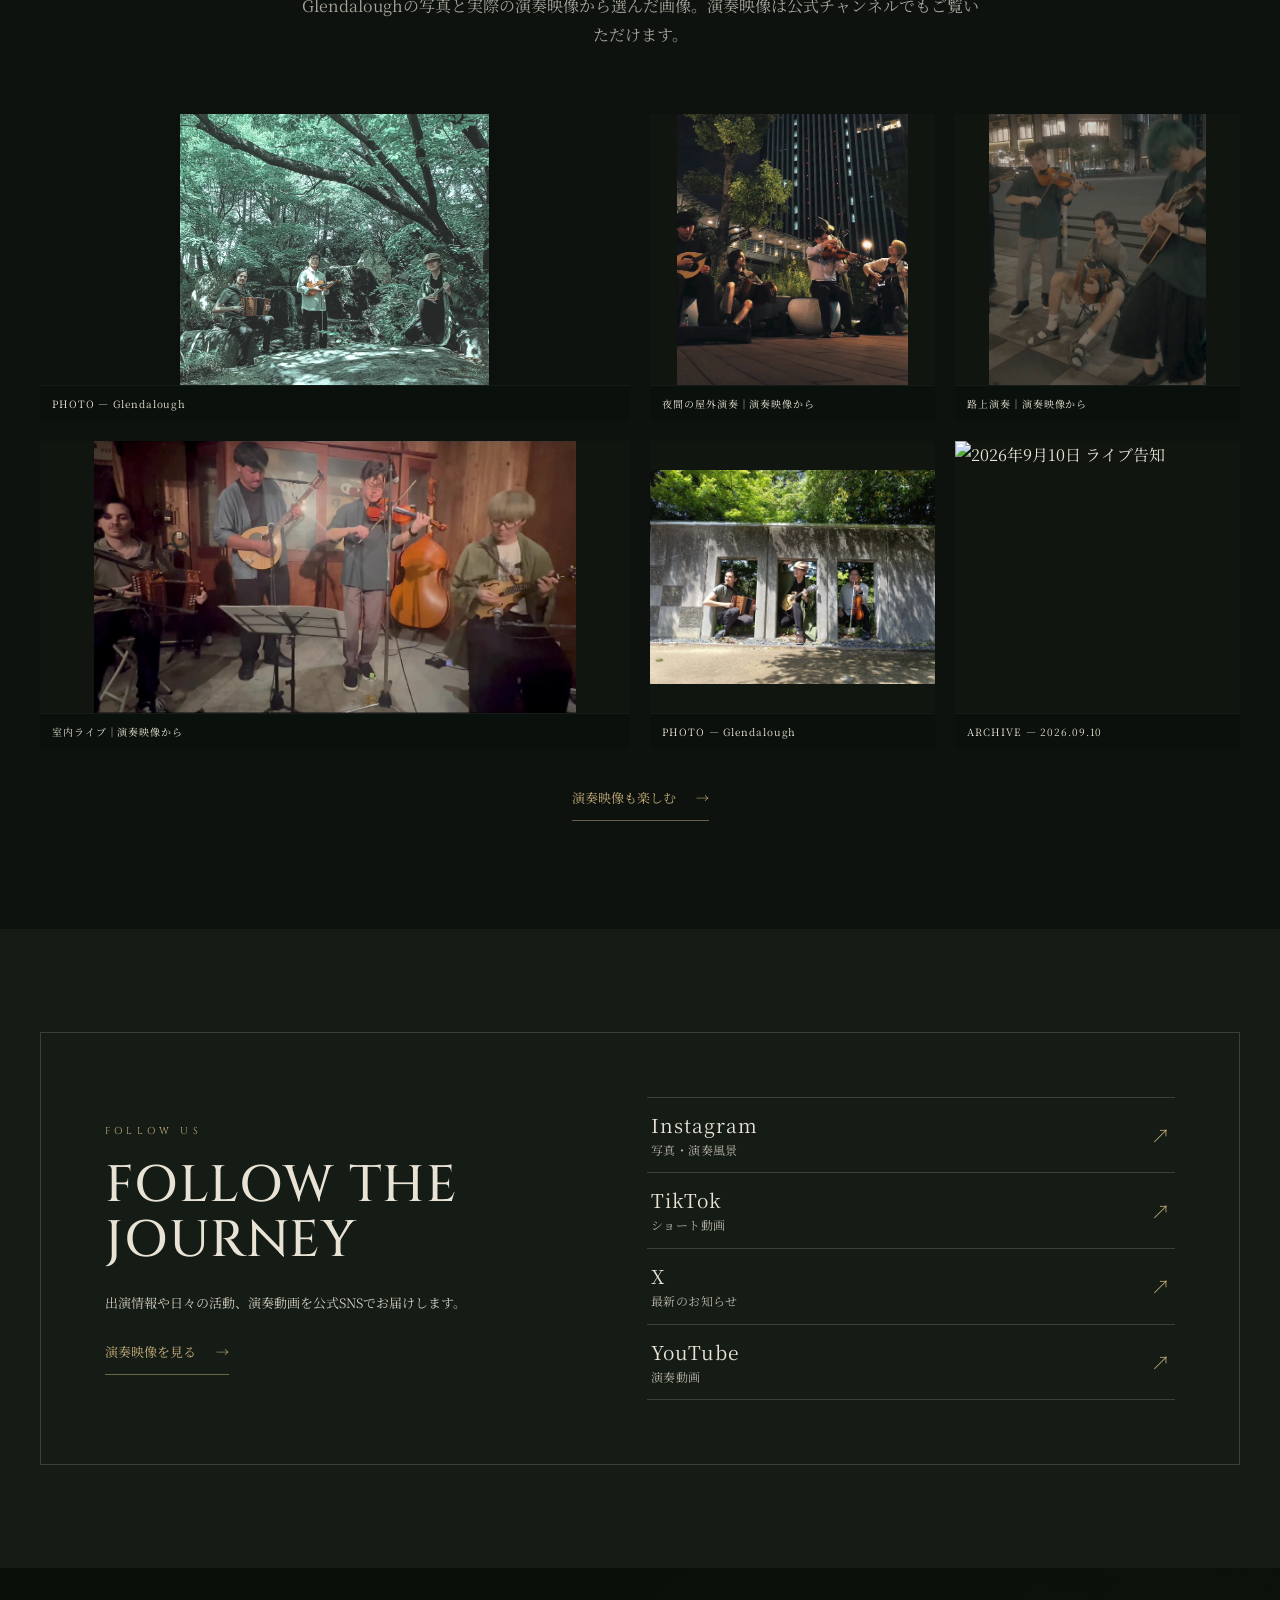
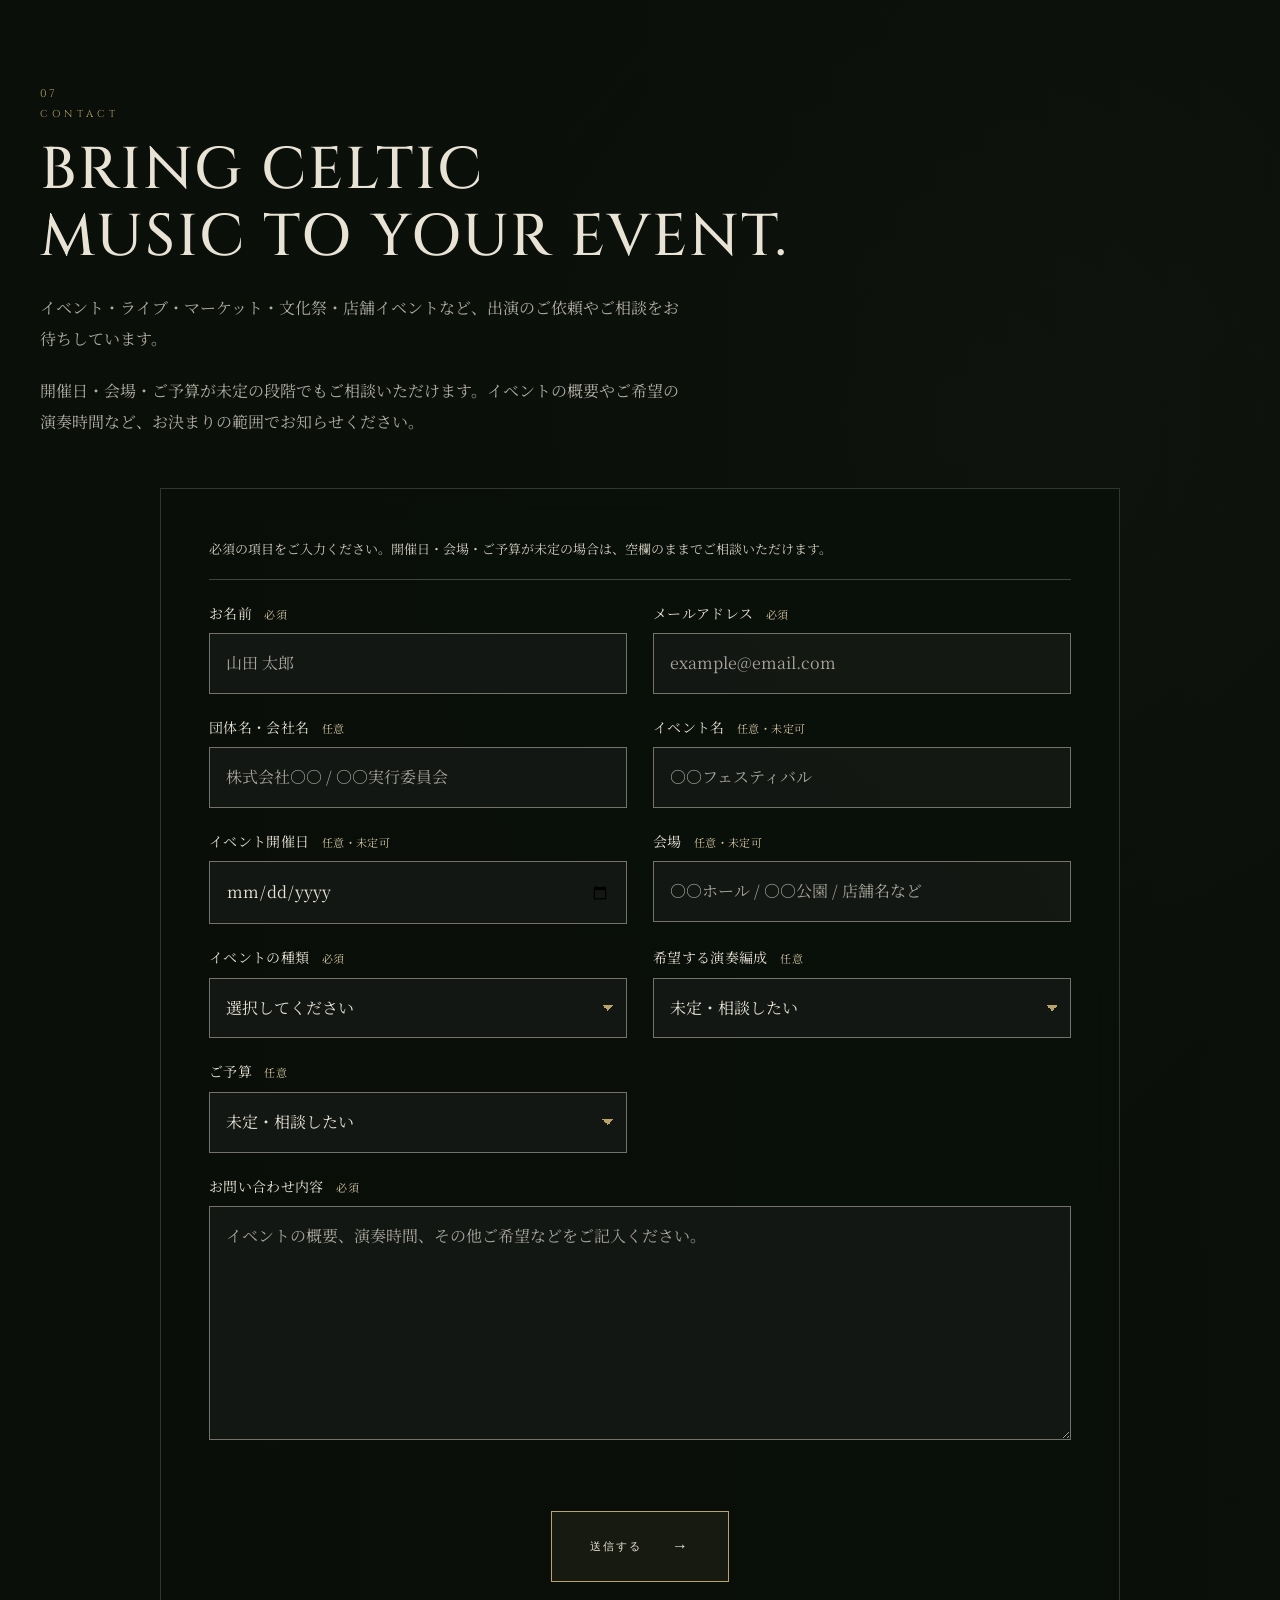
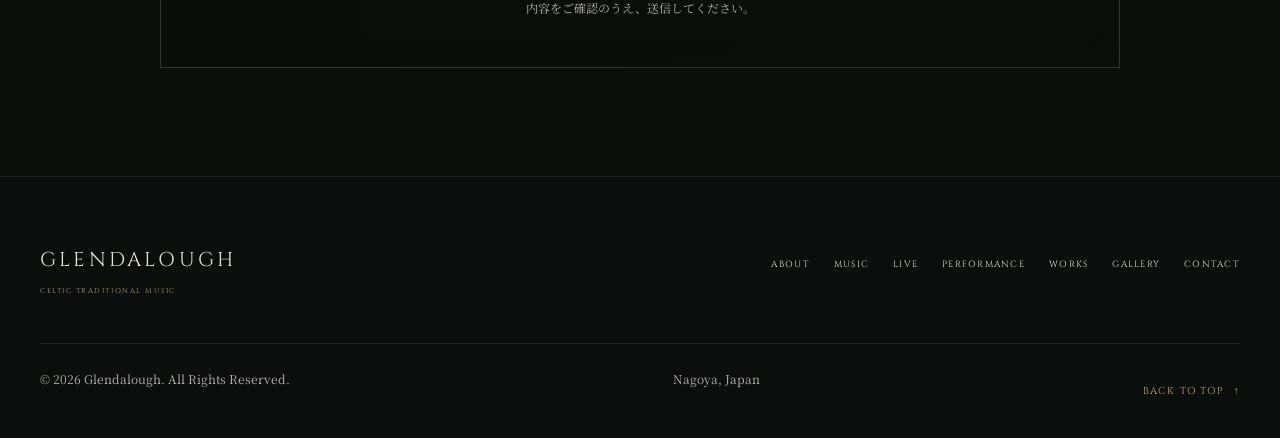
==== commit 6a68181e: "Fix measured render blocking, hero render delay, invalid icon paths and footer contrast" ====
--- a/index.html
+++ b/index.html
@@ -71,13 +71,15 @@
   <!-- Fonts & Stylesheets -->
   <link rel="preconnect" href="https://fonts.googleapis.com">
   <link rel="preconnect" href="https://fonts.gstatic.com" crossorigin>
-  <link href="https://fonts.googleapis.com/css2?family=Cinzel:wght@400;500;600;700&family=Cormorant+Garamond:ital,wght@0,400;0,500;0,600;1,400&family=Noto+Serif+JP:wght@400;500;600;700&display=swap" rel="stylesheet">
-  <link rel="preload" as="image" href="images/web/hero2-1920.webp">
+  <link href="https://fonts.googleapis.com/css2?family=Cinzel:wght@400;500;600;700&family=Cormorant+Garamond:ital,wght@0,400;0,500;0,600;1,400&family=Noto+Serif+JP:wght@400;500;600;700&display=swap" rel="stylesheet" media="print" onload="this.media='all'">
+  <noscript><link href="https://fonts.googleapis.com/css2?family=Cinzel:wght@400;500;600;700&family=Cormorant+Garamond:ital,wght@0,400;0,500;0,600;1,400&family=Noto+Serif+JP:wght@400;500;600;700&display=swap" rel="stylesheet"></noscript>
+  <link rel="preload" as="image" href="images/web/hero2-1280.webp" media="(max-width: 900px)" fetchpriority="high">
+  <link rel="preload" as="image" href="images/web/hero2-1920.webp" media="(min-width: 901px)" fetchpriority="high">
   <link rel="stylesheet" href="style.css">
 
   <!-- Favicon & Touch Icons -->
-  <link rel="icon" href="images/favicon.ico" sizes="any">
-  <link rel="icon" href="images/favicon.png" type="image/png">
+  
+  <link rel="icon" href="images/apple-touch-icon.png" type="image/png">
   <link rel="apple-touch-icon" href="images/apple-touch-icon.png">
 
   <noscript><style>.reveal,.hero-reveal{opacity:1!important;transform:none!important;animation:none!important}</style></noscript>
@@ -91,7 +93,7 @@
   <header class="header" id="header">
     <div class="header-inner">
       <a href="#home" class="logo" aria-label="Glendalough home">
-        <img src="images/logo-gold-full.png" alt="GLENDALOUGH" class="logo-image">
+        <img src="images/logo-gold-full.png" alt="GLENDALOUGH" class="logo-image" width="1280" height="720">
       </a>
 
       <nav class="nav" aria-label="Main navigation">
@@ -128,11 +130,11 @@
   <main id="main-content" tabindex="-1">
 
     <!-- HERO SECTION -->
-    <section id="home" class="hero">
+    <section id="home" class="hero" aria-labelledby="hero-title">
       <div class="hero-background" aria-hidden="true"></div>
       <div class="hero-overlay"></div>
-      <div class="hero-content" aria-labelledby="hero-title">
-        <img src="images/apple-touch-icon.png" alt="" class="hero-symbol hero-reveal hero-reveal-1">
+      <div class="hero-content">
+        <img src="images/apple-touch-icon.png" alt="" class="hero-symbol hero-reveal hero-reveal-1" width="1024" height="1024">
         <p class="hero-eyebrow hero-reveal hero-reveal-1">CELTIC TRADITIONAL MUSIC</p>
         <h1 id="hero-title" class="hero-reveal hero-reveal-2">GLENDALOUGH</h1>
         <p class="hero-copy hero-reveal hero-reveal-3">Music that whispers<br>from the mist of the Celtic lands.</p>
@@ -254,7 +256,7 @@
           <div class="music-card-grid">
             <article class="music-card world-card reveal">
               <div class="music-card-image">
-                <img src="images/web/music-breton-1280.webp" srcset="images/web/music-breton-640.webp 640w, images/web/music-breton-1280.webp 1280w" sizes="(max-width: 600px) calc(100vw - 48px), (max-width: 900px) 43vw, (max-width: 1440px) 29vw, 410px" alt="ブルターニュの伝統音楽" loading="lazy">
+                <img src="images/web/music-breton-1280.webp" srcset="images/web/music-breton-640.webp 640w, images/web/music-breton-1280.webp 1280w" sizes="(max-width: 600px) calc(100vw - 48px), (max-width: 900px) 43vw, (max-width: 1440px) 29vw, 410px" alt="ブルターニュの伝統音楽" loading="lazy" width="1280" height="853">
                 <div class="music-card-overlay"></div>
                 <span class="music-card-number">04</span>
                 <span class="music-art-label">音楽イメージ</span>
@@ -282,7 +284,7 @@
 
             <article class="music-card world-card reveal">
               <div class="music-card-image">
-                <img src="images/web/music-world-1280.webp" srcset="images/web/music-world-640.webp 640w, images/web/music-world-1280.webp 1280w" sizes="(max-width: 600px) calc(100vw - 48px), (max-width: 900px) 43vw, (max-width: 1440px) 29vw, 410px" alt="世界の民族音楽" loading="lazy">
+                <img src="images/web/music-world-1280.webp" srcset="images/web/music-world-640.webp 640w, images/web/music-world-1280.webp 1280w" sizes="(max-width: 600px) calc(100vw - 48px), (max-width: 900px) 43vw, (max-width: 1440px) 29vw, 410px" alt="世界の民族音楽" loading="lazy" width="1280" height="854">
                 <div class="music-card-overlay"></div>
                 <span class="music-card-number">06</span>
                 <span class="music-art-label">音楽イメージ</span>
@@ -355,7 +357,7 @@
           <article class="live-event reveal" aria-labelledby="christmas-live-title">
             <div class="live-event-image">
               <a href="https://prtimes.jp/main/html/rd/p/000000105.000160429.html" target="_blank" rel="noopener noreferrer" aria-label="MEIEKI CHRISTMAS 2026の公式発表を開く">
-                <img src="https://prcdn.freetls.fastly.net/release_image/160429/105/160429-105-6a4e169b262fac4cc0ccfe9dd470e00d-1909x2700.png" alt="MEIEKI CHRISTMAS 2026 RELAXIN’ NIGHT & LIGHT 公式告知ポスター。12月24日・25日、16時から21時開催" loading="lazy" decoding="async" style="display:block;width:100%;height:auto;max-height:680px;object-fit:contain;">
+                <img src="https://prcdn.freetls.fastly.net/release_image/160429/105/160429-105-6a4e169b262fac4cc0ccfe9dd470e00d-1909x2700.png" alt="MEIEKI CHRISTMAS 2026 RELAXIN’ NIGHT & LIGHT 公式告知ポスター。12月24日・25日、16時から21時開催" loading="lazy" decoding="async" style="display:block;width:100%;height:auto;max-height:680px;object-fit:contain;" width="1909" height="2700">
               </a>
             </div>
             <div class="live-event-info">
@@ -369,7 +371,7 @@
                 <p><span>12/25</span>19:20〜20:00｜meieki parklet</p>
               </div>
               <p class="live-event-address">※上記はGlendaloughの出演時間です。</p>
-              <div class="live-detail-links" aria-label="日別出演情報"><a href="events/christmas-2026-24.html"><span>12月24日（木）の出演詳細</span><span aria-hidden="true">→</span></a><a href="events/christmas-2026-25.html"><span>12月25日（金）の出演詳細</span><span aria-hidden="true">→</span></a></div>
+              <div class="live-detail-links" role="group" aria-label="日別出演情報"><a href="events/christmas-2026-24.html"><span>12月24日（木）の出演詳細</span><span aria-hidden="true">→</span></a><a href="events/christmas-2026-25.html"><span>12月25日（金）の出演詳細</span><span aria-hidden="true">→</span></a></div>
               
               <p><a href="https://prtimes.jp/main/html/rd/p/000000105.000160429.html" target="_blank" rel="noopener noreferrer" class="button button-primary">イベント公式発表を見る <span aria-hidden="true">→</span></a></p>
             </div>
@@ -384,7 +386,7 @@
           </div>
           <article class="live-event reveal">
             <div class="live-event-image">
-              <img src="images/live-20260910.jpg" alt="2026年9月10日 Parfilion × Glendalough × Black Mountain Ramblers ライブ" loading="lazy">
+              <img src="images/live-20260910.jpg" alt="2026年9月10日 Parfilion × Glendalough × Black Mountain Ramblers ライブ" loading="lazy" width="1403" height="1536">
             </div>
             <div class="live-event-info">
               <p class="live-event-date">2026.09.10 THU</p>
@@ -456,7 +458,7 @@
           <a href="#contact" class="button button-light">出演について相談する <span>→</span></a>
         </div>
         <figure class="performance-photo reveal">
-          <img src="images/web/ensemble-stone-1280.webp" srcset="images/web/ensemble-stone-640.webp 640w, images/web/ensemble-stone-1280.webp 1280w, images/web/ensemble-stone-1920.webp 1920w" sizes="(max-width: 600px) calc(100vw - 40px), (max-width: 900px) calc(100vw - 80px), (max-width: 1440px) 51vw, 680px" alt="石壁の窓辺で楽器を手にしたGlendaloughの3人" loading="lazy" decoding="async">
+          <img src="images/web/ensemble-stone-1280.webp" srcset="images/web/ensemble-stone-640.webp 640w, images/web/ensemble-stone-1280.webp 1280w, images/web/ensemble-stone-1920.webp 1920w" sizes="(max-width: 600px) calc(100vw - 40px), (max-width: 900px) calc(100vw - 80px), (max-width: 1440px) 51vw, 680px" alt="石壁の窓辺で楽器を手にしたGlendaloughの3人" loading="lazy" decoding="async" width="1280" height="960">
           <figcaption>GLENDALOUGH — LIVE MUSIC</figcaption>
         </figure>
       </div>
@@ -513,12 +515,12 @@
           <p class="section-intro">Glendaloughの写真と実際の演奏映像から選んだ画像。演奏映像は公式チャンネルでもご覧いただけます。</p>
         </div>
         <div class="gallery-grid">
-          <figure class="gallery-item gallery-large reveal"><img src="images/web/hero-1280.webp" alt="森の中で楽器を手にしたGlendaloughの3人" loading="lazy"><figcaption>PHOTO — Glendalough</figcaption></figure>
+          <figure class="gallery-item gallery-large reveal"><img src="images/web/hero-1280.webp" alt="森の中で楽器を手にしたGlendaloughの3人" loading="lazy" width="960" height="843"><figcaption>PHOTO — Glendalough</figcaption></figure>
           <figure class="gallery-item reveal"><img src="images/editorial/night-city-live.webp" alt="夜の街での屋外演奏" width="1080" height="1270" loading="lazy"><figcaption>夜間の屋外演奏｜演奏映像から</figcaption></figure>
           <figure class="gallery-item reveal"><img src="images/editorial/street-performance.webp" alt="街角で楽器を奏でる演奏者" width="1152" height="1440" loading="lazy"><figcaption>路上演奏｜演奏映像から</figcaption></figure>
           <figure class="gallery-item reveal"><img src="images/editorial/indoor-live-089s.webp" alt="木目調の会場で演奏するミュージシャン" width="1080" height="608" loading="lazy"><figcaption>室内ライブ｜演奏映像から</figcaption></figure>
-          <figure class="gallery-item reveal"><img src="images/web/ensemble-stone-1280.webp" srcset="images/web/ensemble-stone-640.webp 640w, images/web/ensemble-stone-1280.webp 1280w" sizes="(max-width: 600px) 45vw, 28vw" alt="石壁の窓辺で楽器を手にしたGlendaloughの3人" loading="lazy"><figcaption>PHOTO — Glendalough</figcaption></figure>
-          <figure class="gallery-item reveal"><img src="images/live-20260910.jpg" alt="2026年9月10日 ライブ告知" loading="lazy"><figcaption>ARCHIVE — 2026.09.10</figcaption></figure>
+          <figure class="gallery-item reveal"><img src="images/web/ensemble-stone-1280.webp" srcset="images/web/ensemble-stone-640.webp 640w, images/web/ensemble-stone-1280.webp 1280w" sizes="(max-width: 600px) 45vw, 28vw" alt="石壁の窓辺で楽器を手にしたGlendaloughの3人" loading="lazy" width="1280" height="960"><figcaption>PHOTO — Glendalough</figcaption></figure>
+          <figure class="gallery-item reveal"><img src="images/live-20260910.jpg" alt="2026年9月10日 ライブ告知" loading="lazy" width="1403" height="1536"><figcaption>ARCHIVE — 2026.09.10</figcaption></figure>
         </div>
         <div class="gallery-next"><a class="editorial-text-link" href="#music-video">演奏映像も楽しむ <span aria-hidden="true">→</span></a></div>
       </div>
--- a/style.css
+++ b/style.css
@@ -3613,3 +3613,12 @@
  #contact .contact-form{grid-template-columns:minmax(0,1fr);gap:18px;padding:22px 16px}
  #contact .form-hint{padding-bottom:14px}
 }
+
+/* Audit-driven fixes: paint the established hero immediately; do not animate its LCP image. */
+.hero-background{animation:none;transform:scale(1.02)}
+.hero .hero-reveal{animation:none;opacity:1;transform:none}
+@media(max-width:900px){.hero-background{background-image:url("images/web/hero2-1280.webp")}}
+@media(prefers-reduced-motion:reduce){.hero-background{transform:none}}
+.footer-bottom{color:#b9b5a8}
+.footer-bottom p{font-size:12px;line-height:1.7}
+#live :focus-visible{outline-color:#66502c}
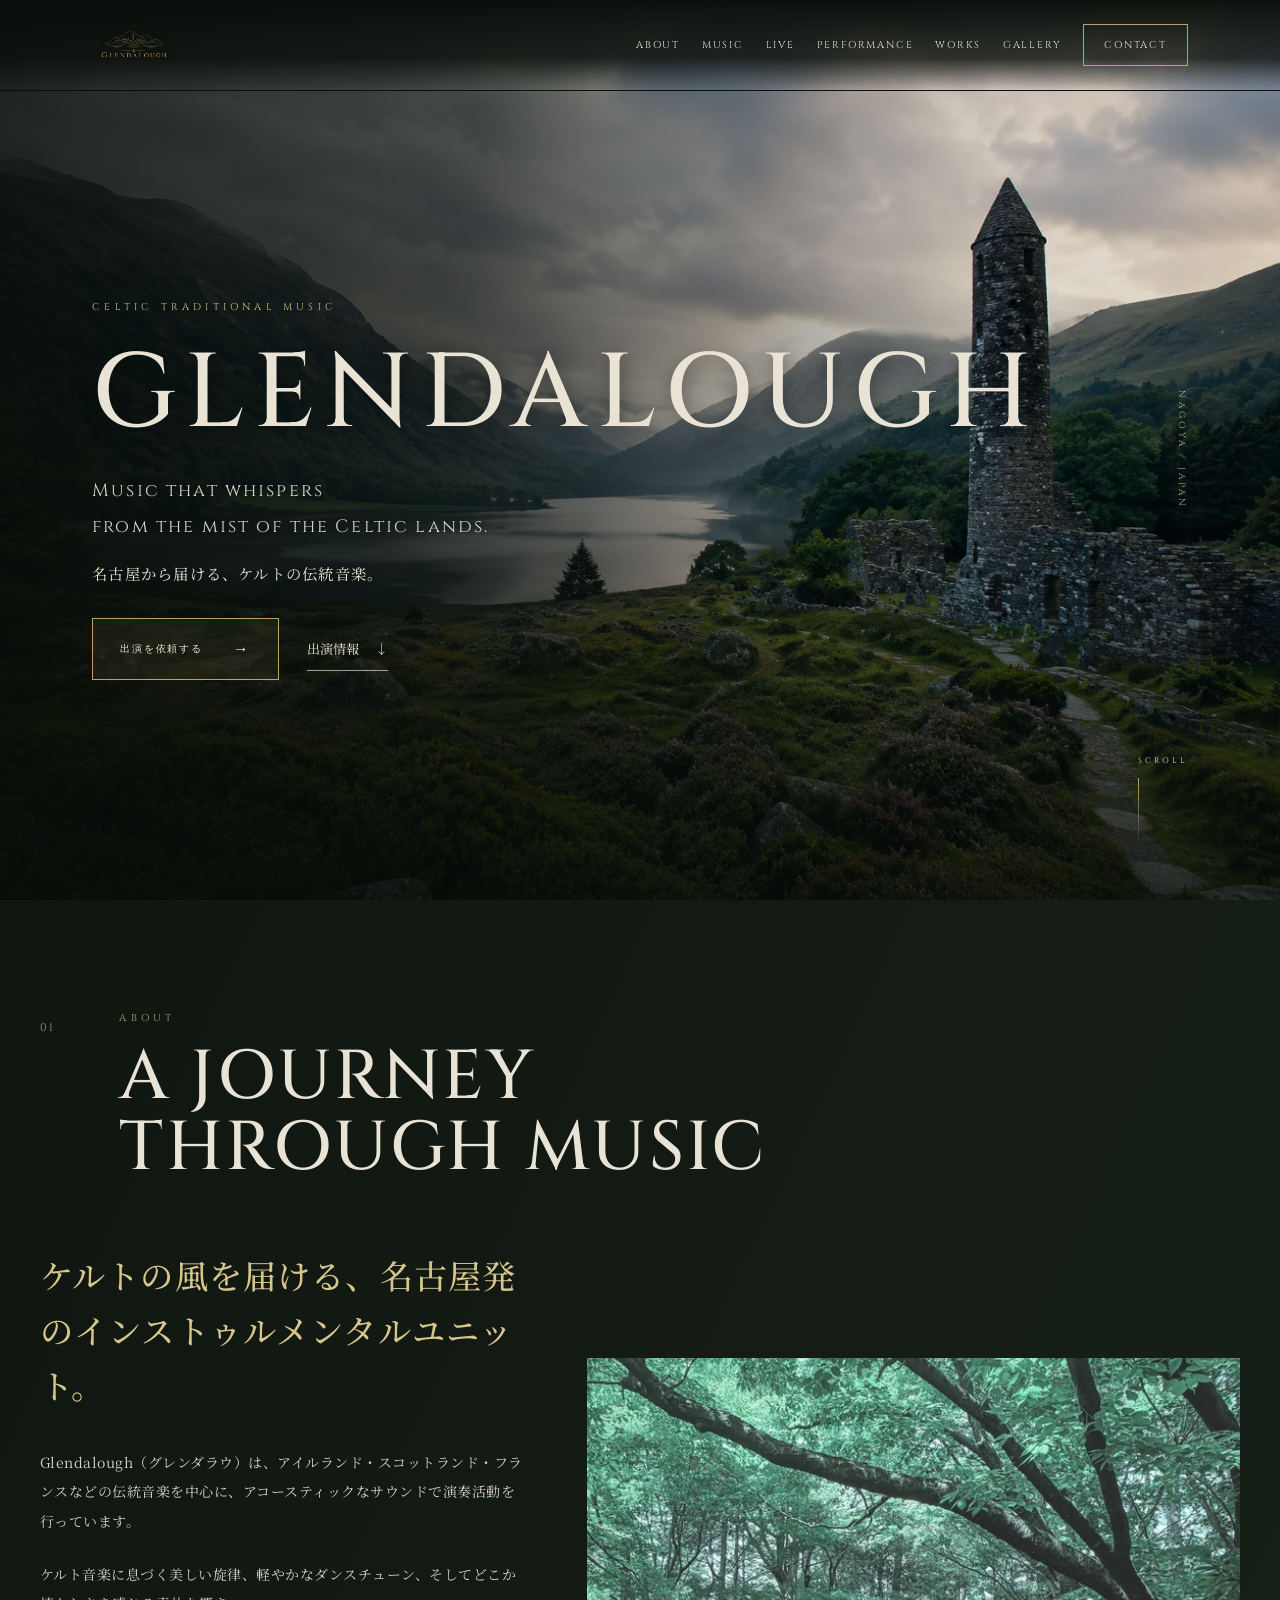
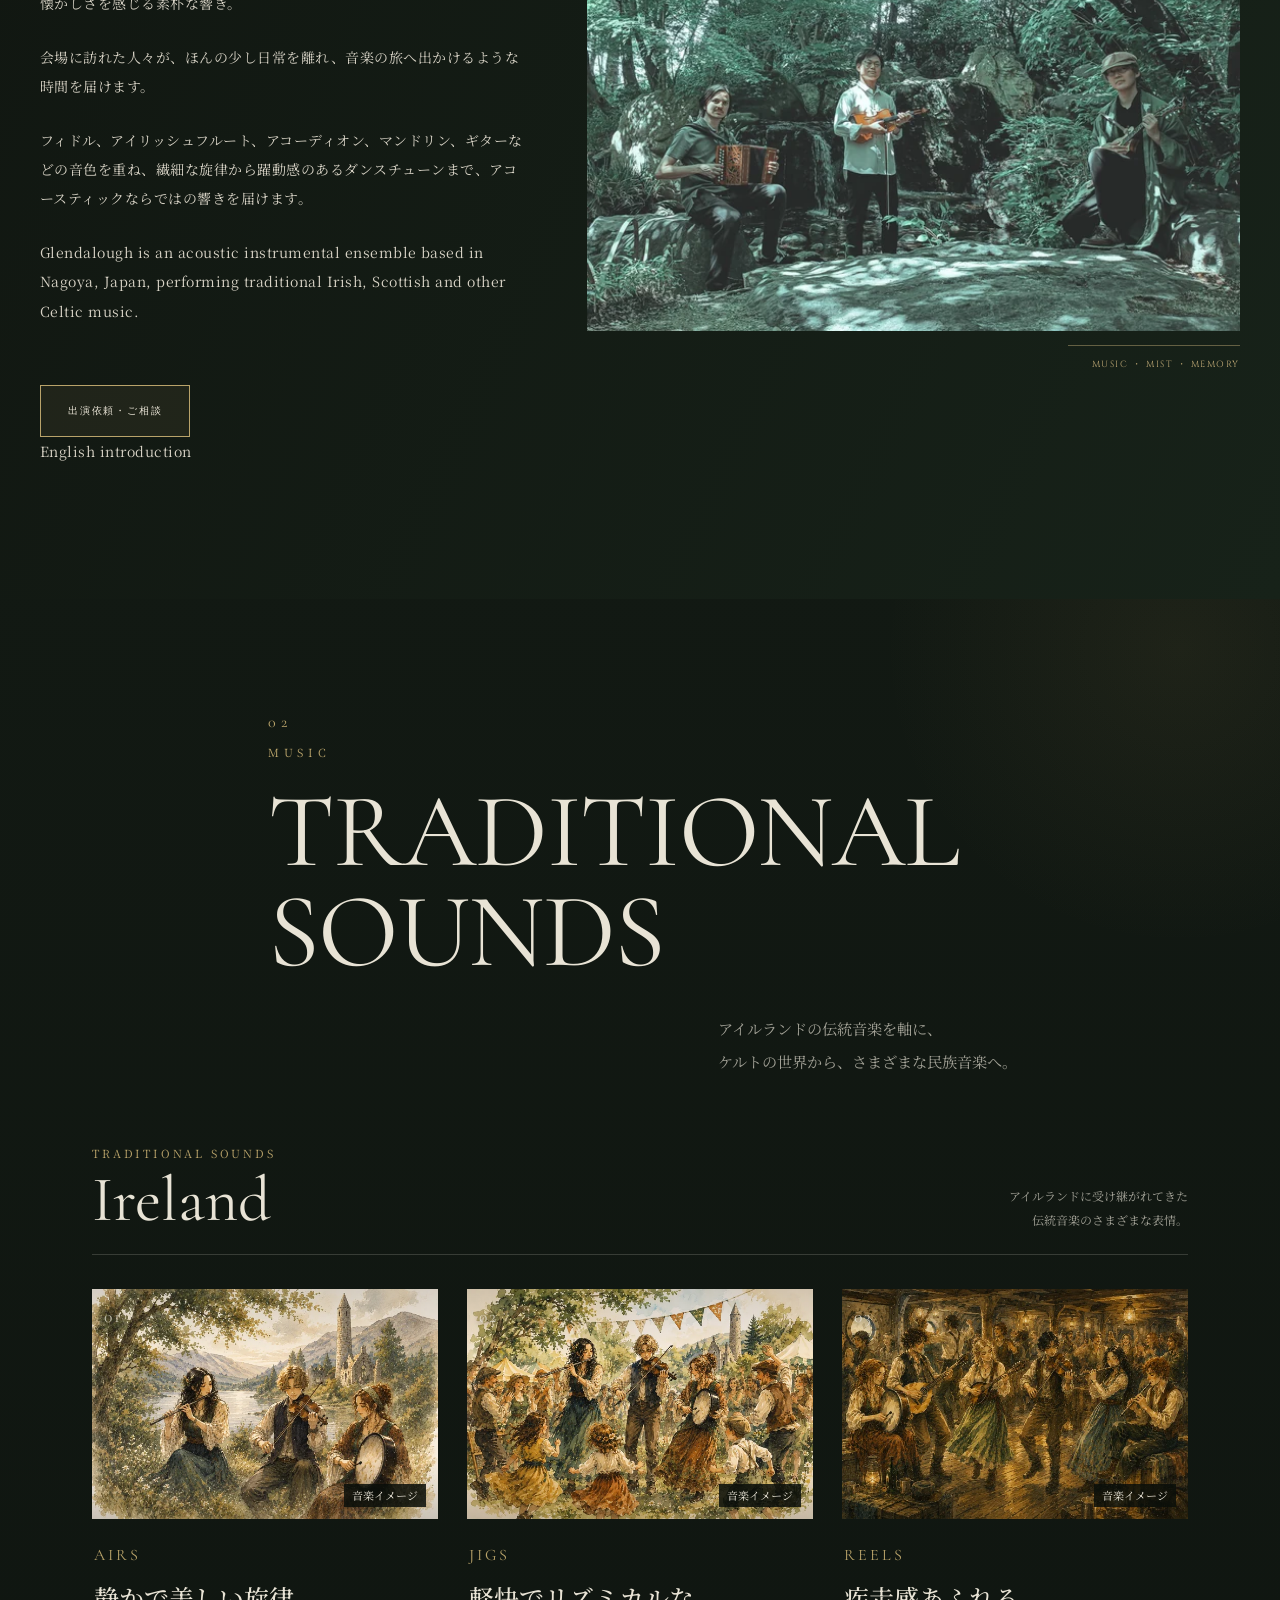
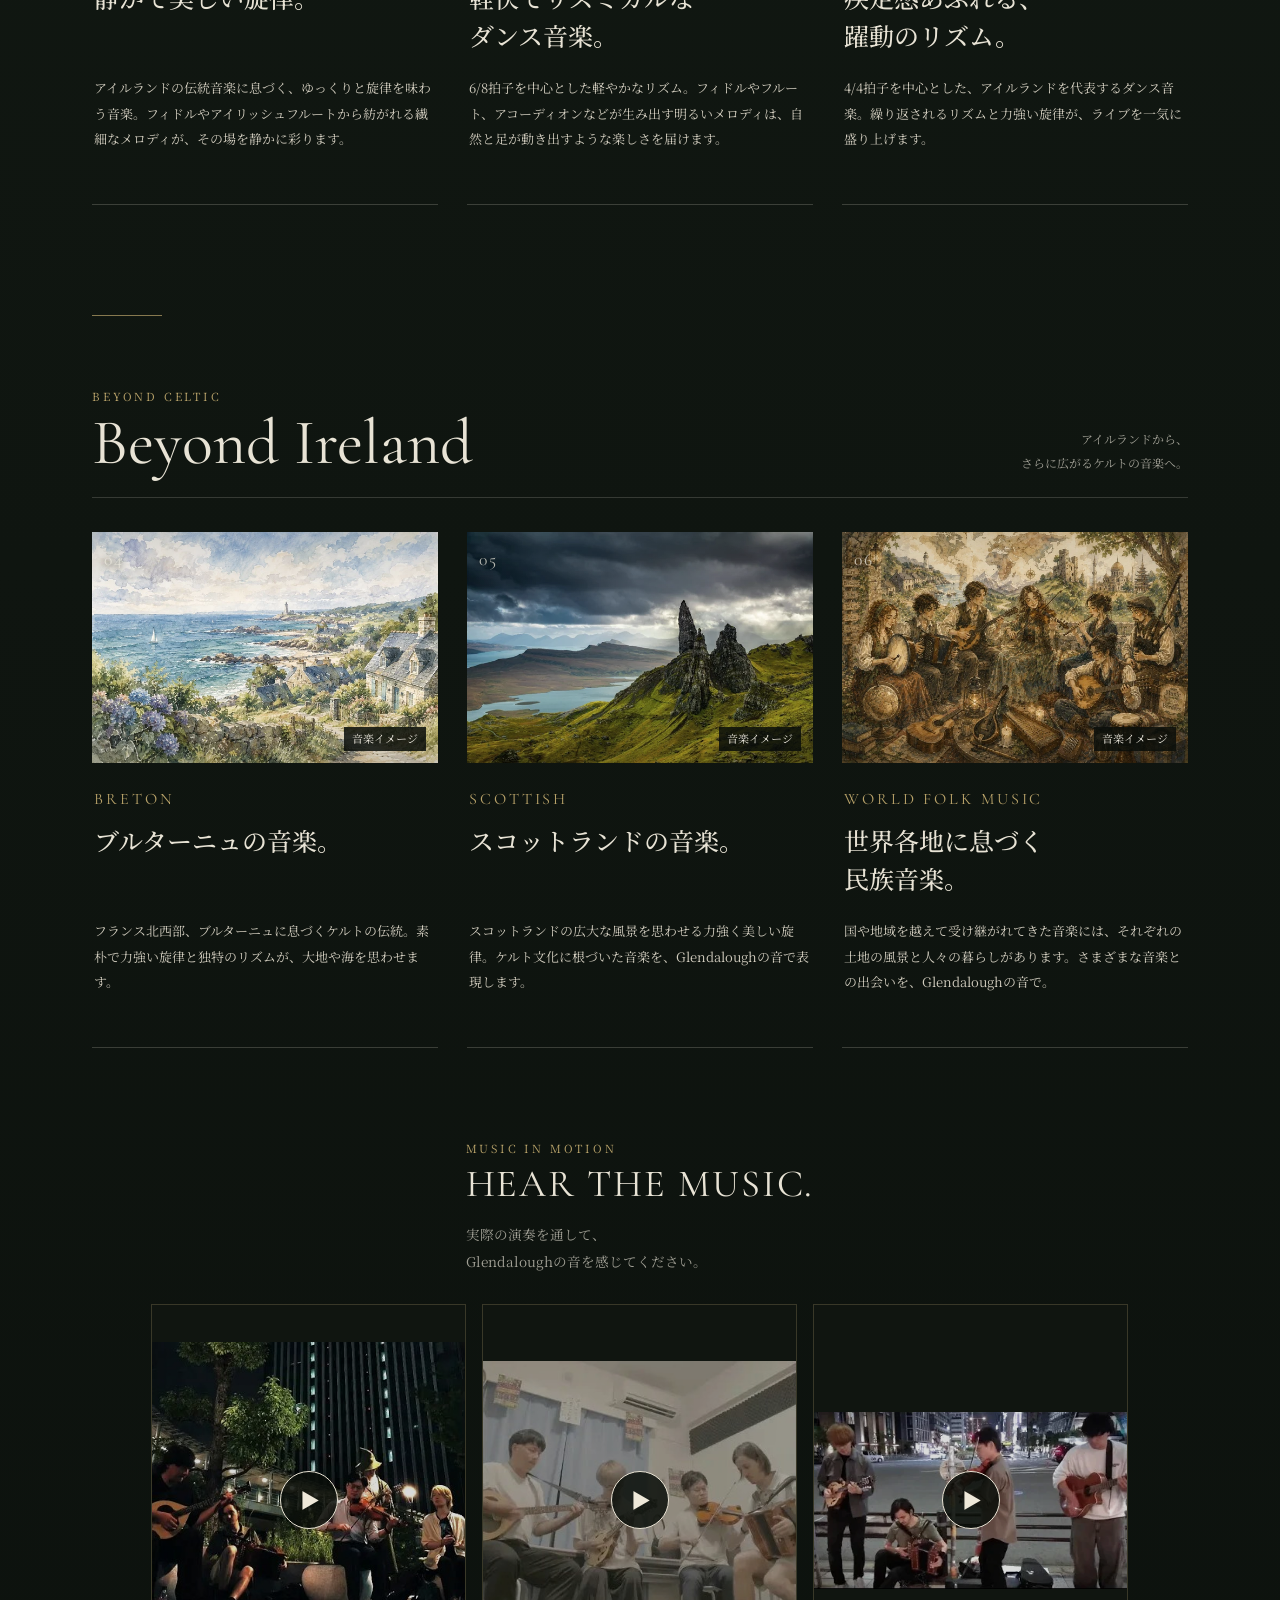
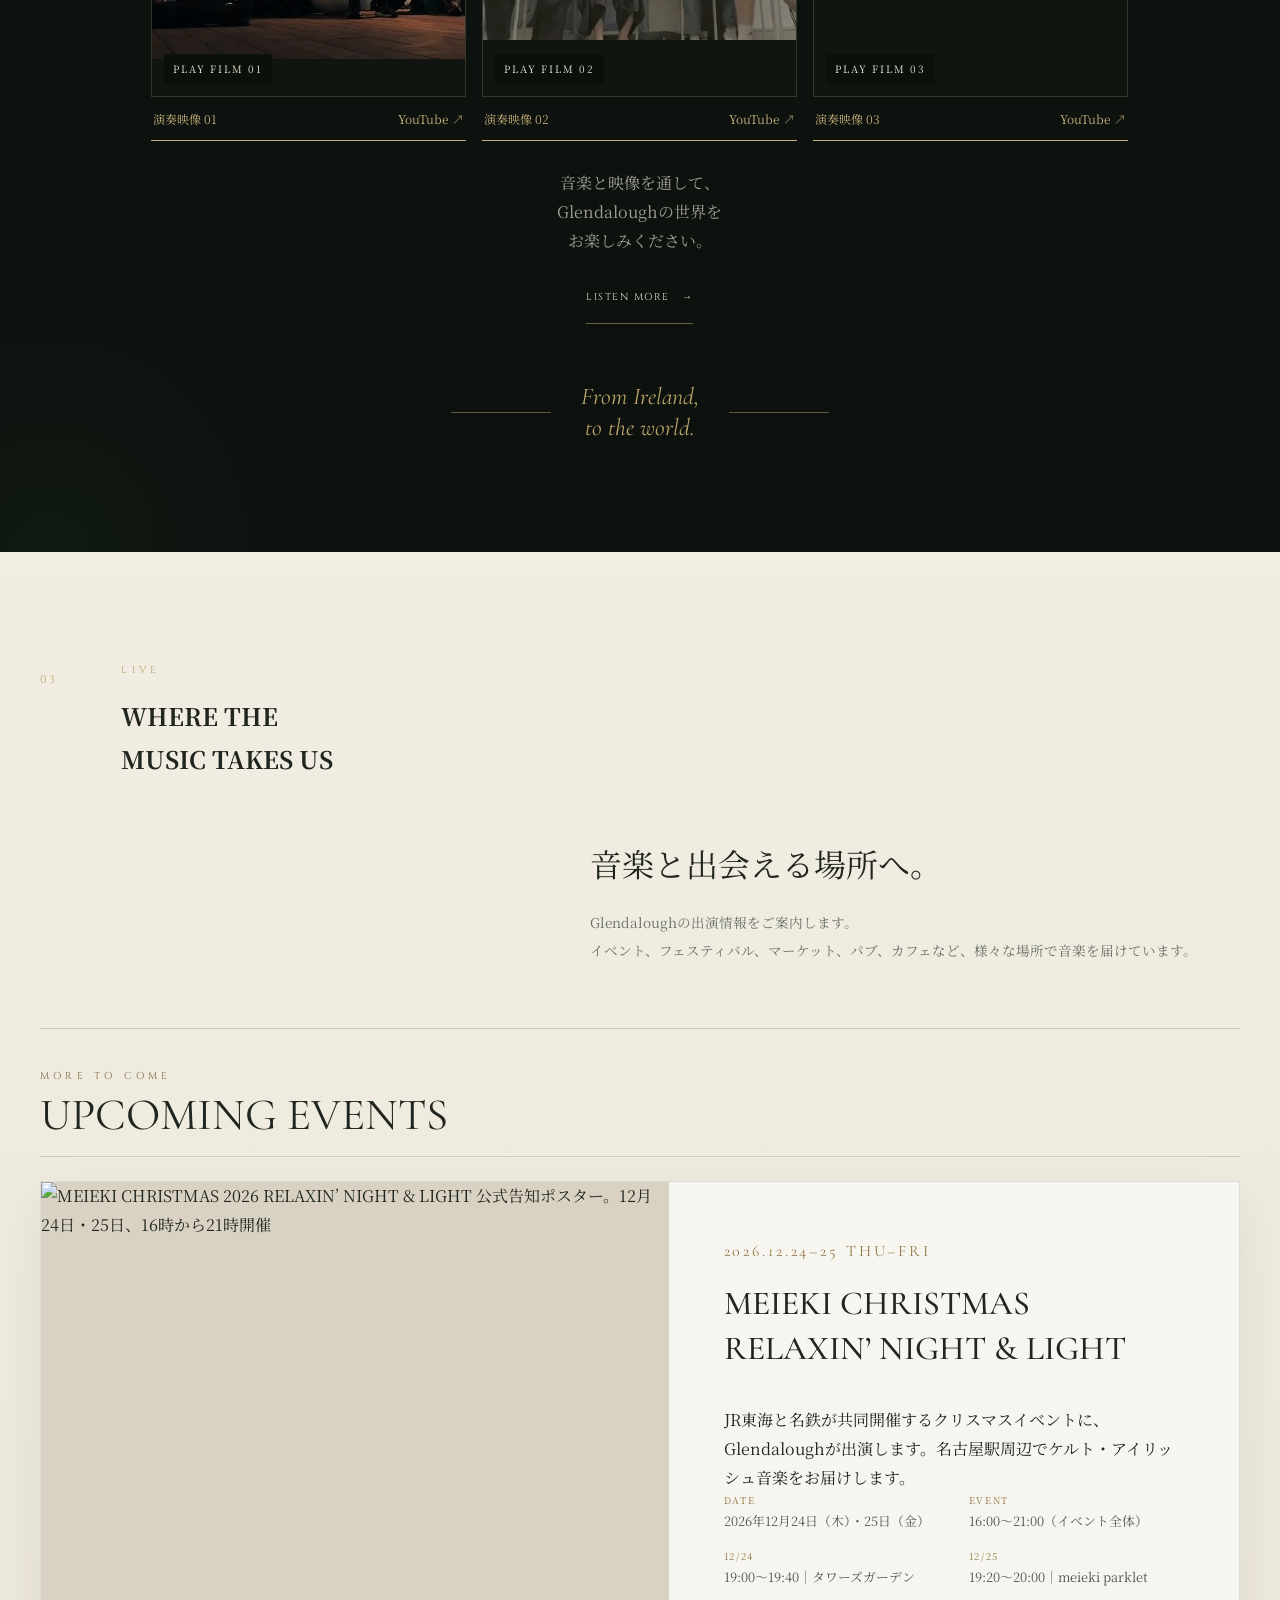
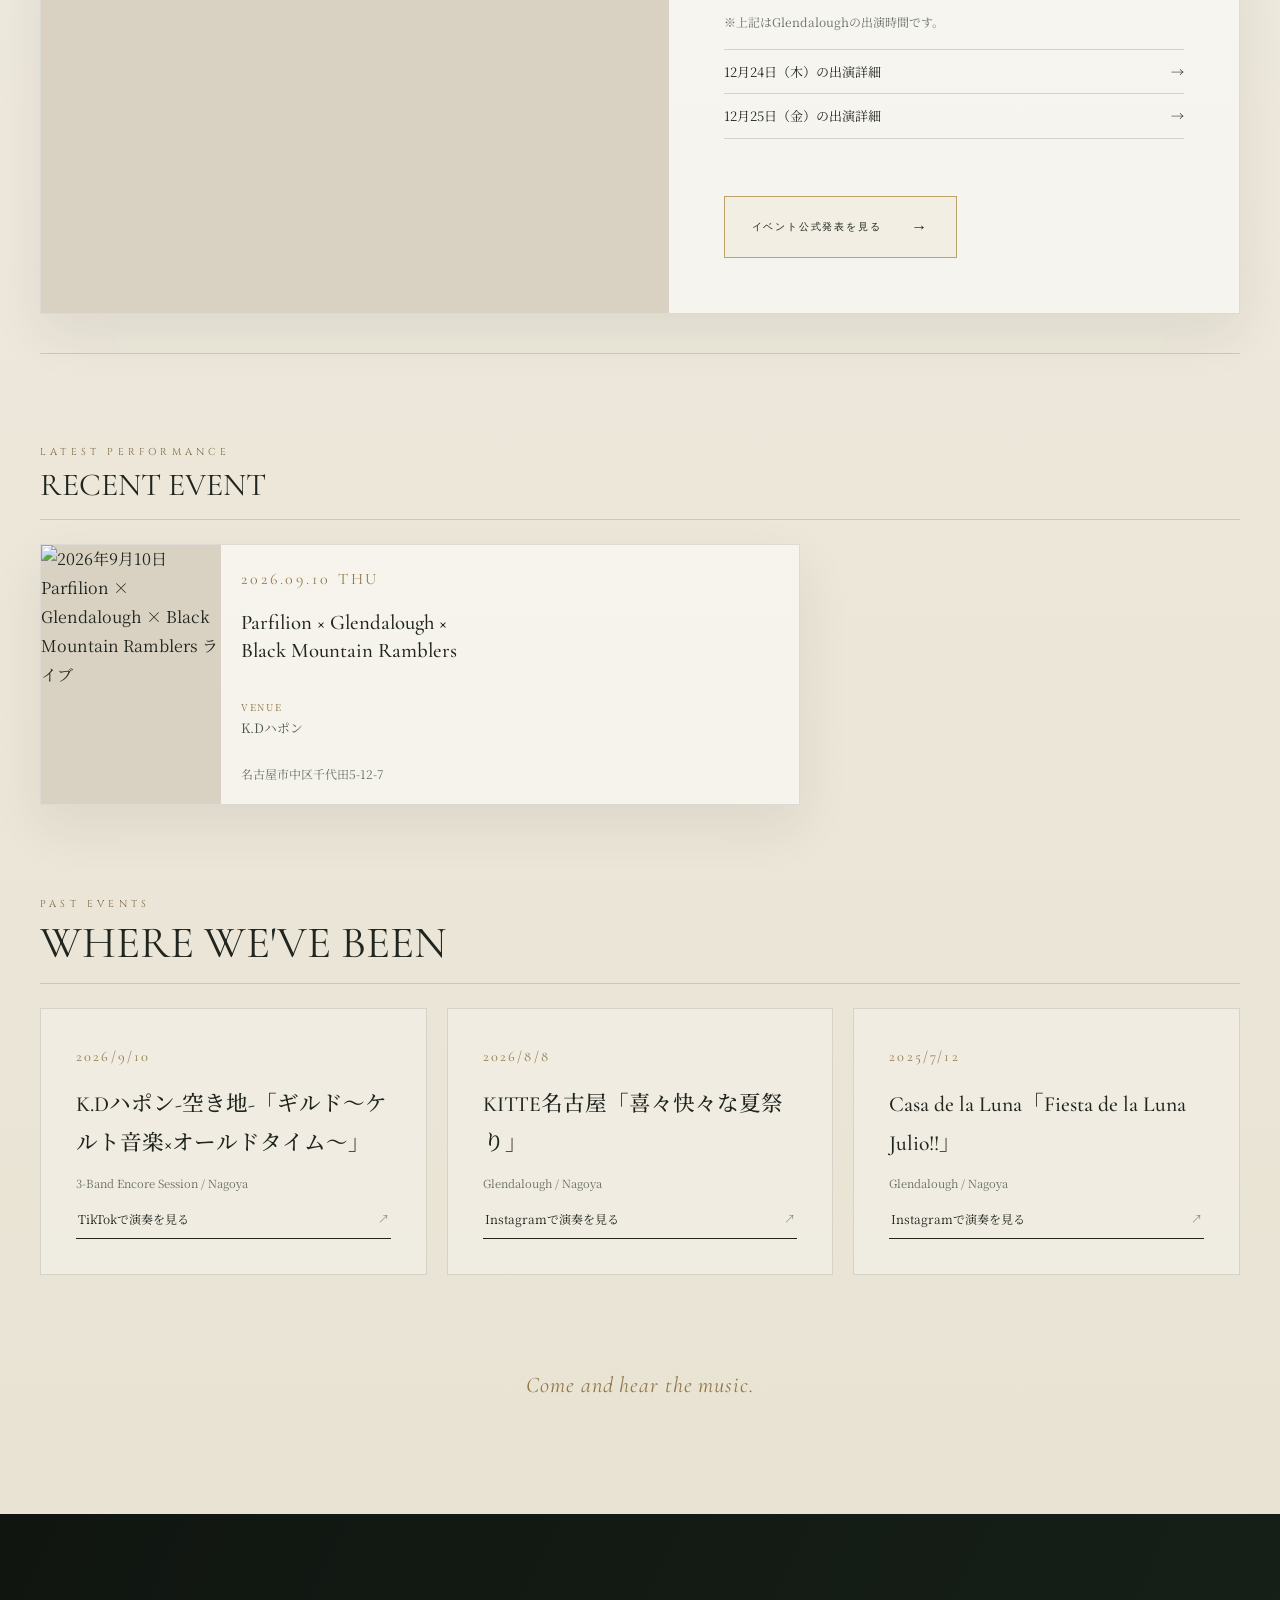
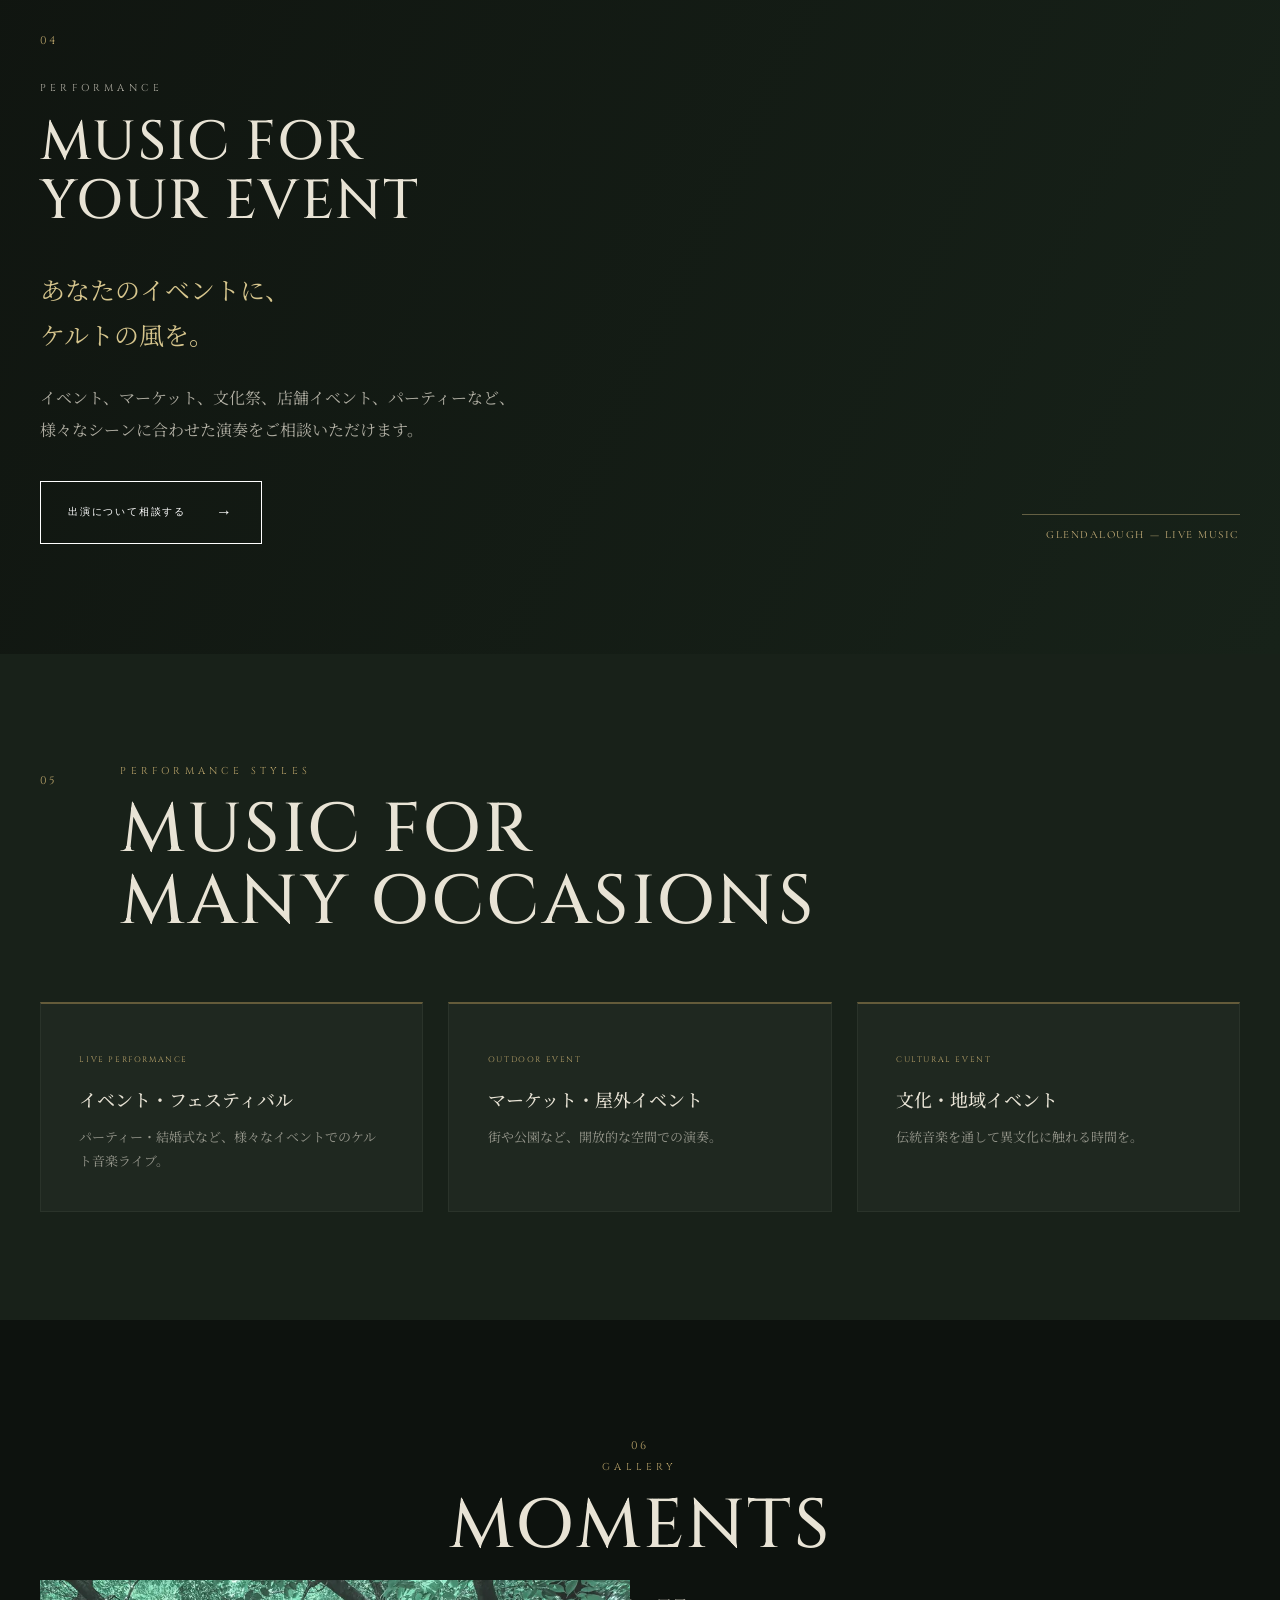
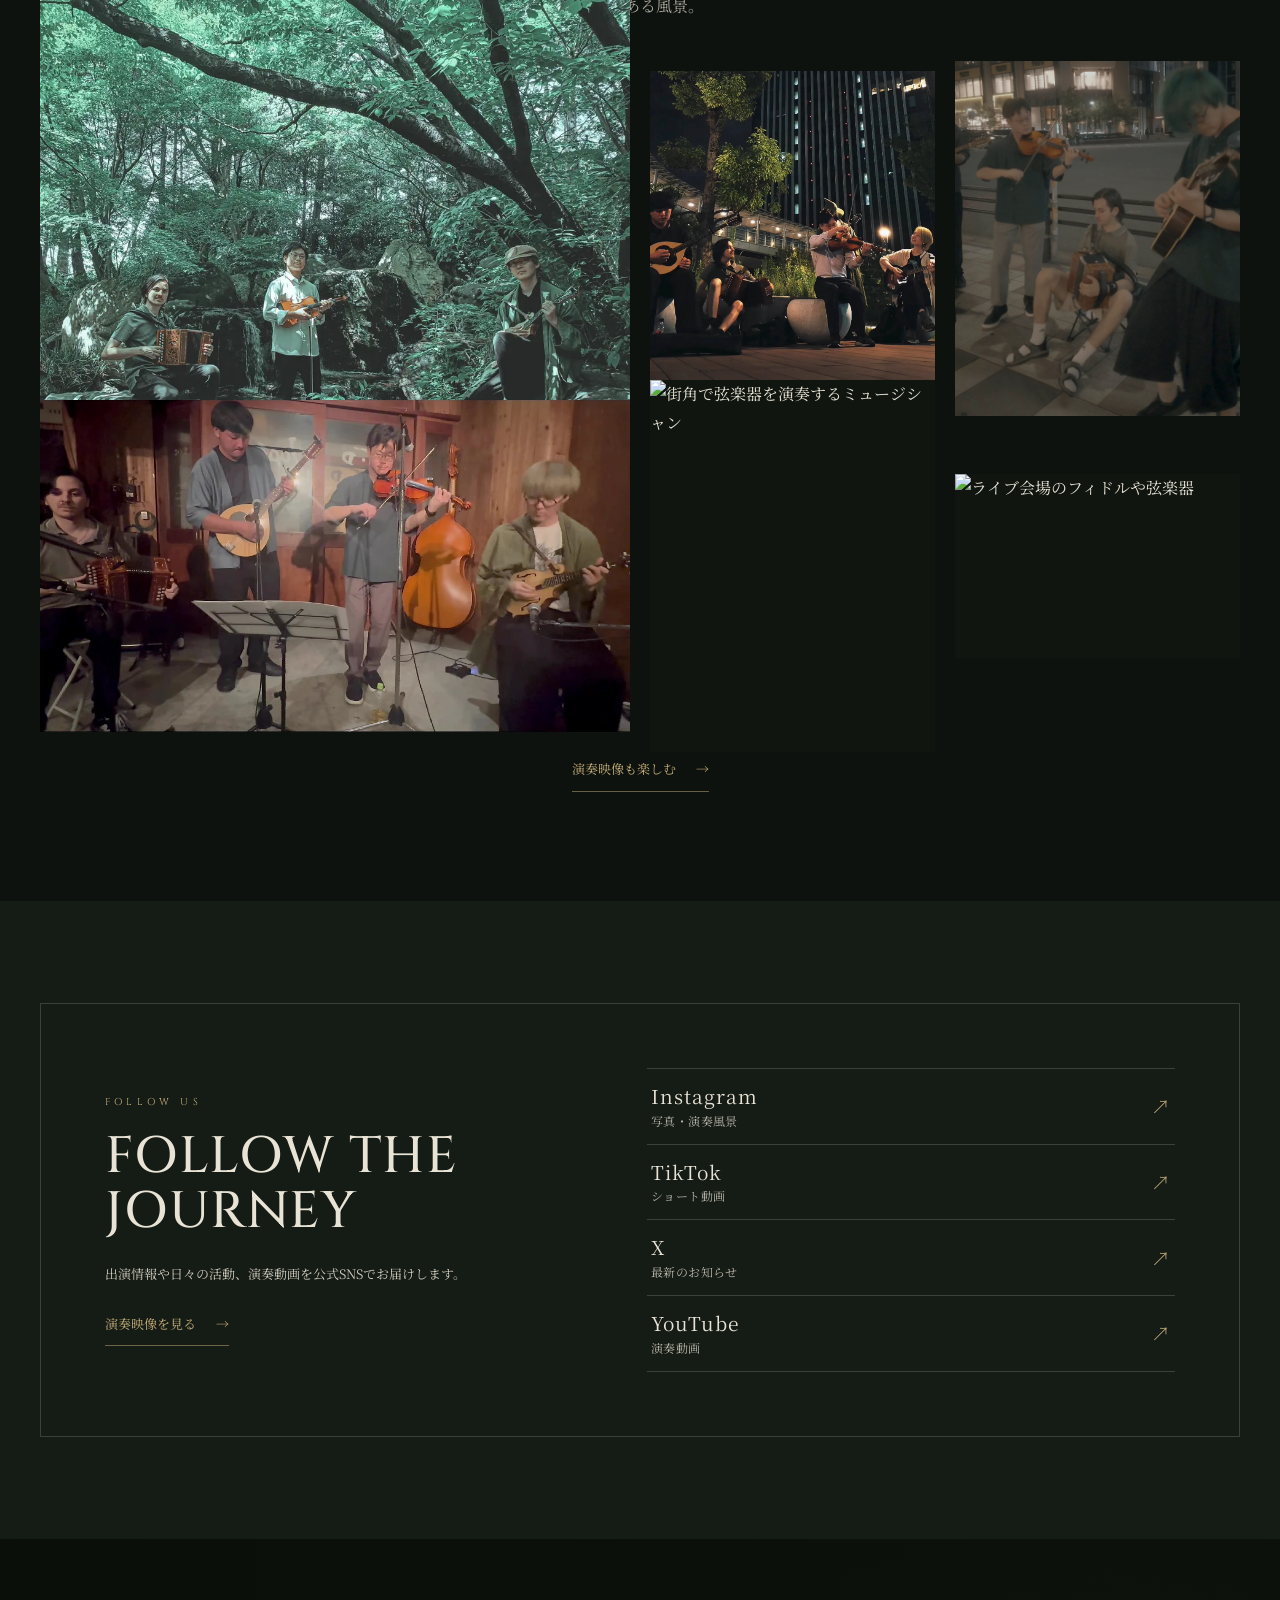
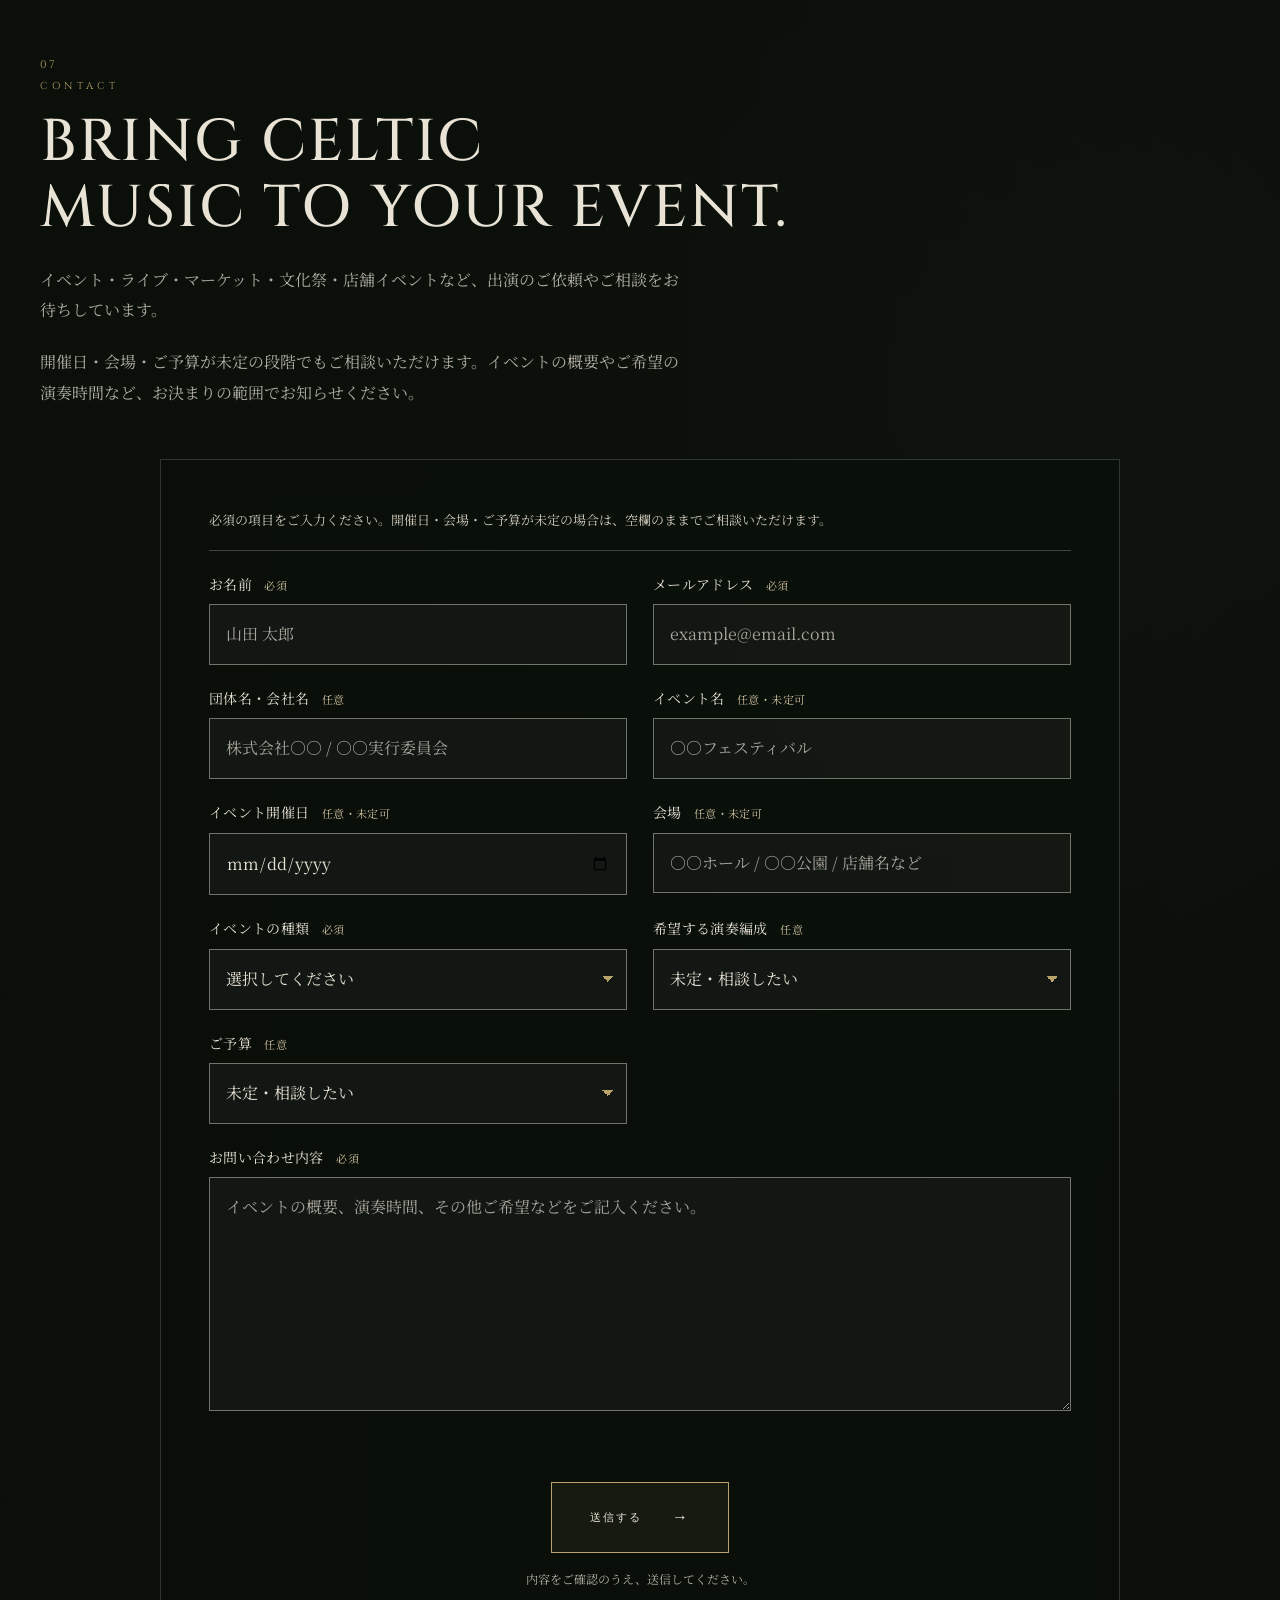
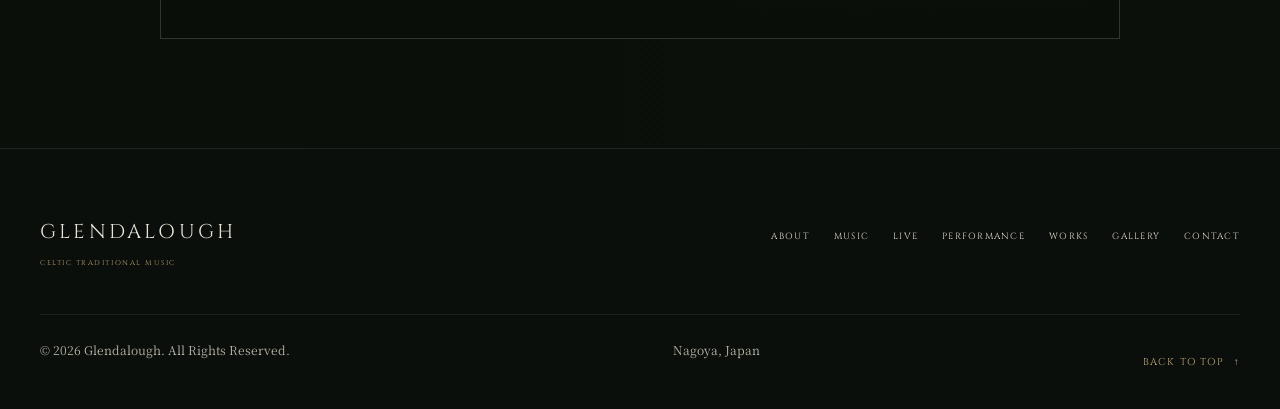
==== commit 76675d3d: "Prepare caption-free gallery with distinct owner-video frames and exact provenance checks" ====
--- a/index.html
+++ b/index.html
@@ -512,15 +512,15 @@
           <span class="section-number">06</span>
           <p class="section-label">GALLERY</p>
           <h2>MOMENTS</h2>
-          <p class="section-intro">Glendaloughの写真と実際の演奏映像から選んだ画像。演奏映像は公式チャンネルでもご覧いただけます。</p>
+          <p class="section-intro">音楽のある風景。</p>
         </div>
         <div class="gallery-grid">
-          <figure class="gallery-item gallery-large reveal"><img src="images/web/hero-1280.webp" alt="森の中で楽器を手にしたGlendaloughの3人" loading="lazy" width="960" height="843"><figcaption>PHOTO — Glendalough</figcaption></figure>
-          <figure class="gallery-item reveal"><img src="images/editorial/night-city-live.webp" alt="夜の街での屋外演奏" width="1080" height="1270" loading="lazy"><figcaption>夜間の屋外演奏｜演奏映像から</figcaption></figure>
-          <figure class="gallery-item reveal"><img src="images/editorial/street-performance.webp" alt="街角で楽器を奏でる演奏者" width="1152" height="1440" loading="lazy"><figcaption>路上演奏｜演奏映像から</figcaption></figure>
-          <figure class="gallery-item reveal"><img src="images/editorial/indoor-live-089s.webp" alt="木目調の会場で演奏するミュージシャン" width="1080" height="608" loading="lazy"><figcaption>室内ライブ｜演奏映像から</figcaption></figure>
-          <figure class="gallery-item reveal"><img src="images/web/ensemble-stone-1280.webp" srcset="images/web/ensemble-stone-640.webp 640w, images/web/ensemble-stone-1280.webp 1280w" sizes="(max-width: 600px) 45vw, 28vw" alt="石壁の窓辺で楽器を手にしたGlendaloughの3人" loading="lazy" width="1280" height="960"><figcaption>PHOTO — Glendalough</figcaption></figure>
-          <figure class="gallery-item reveal"><img src="images/live-20260910.jpg" alt="2026年9月10日 ライブ告知" loading="lazy" width="1403" height="1536"><figcaption>ARCHIVE — 2026.09.10</figcaption></figure>
+          <figure class="gallery-item gallery-large reveal"><img src="images/web/hero-1280.webp" alt="森の中で楽器を手にしたGlendaloughの3人" loading="lazy" width="960" height="843"></figure>
+          <figure class="gallery-item reveal"><img src="images/editorial/night-city-live.webp" alt="夜の街での屋外演奏" width="1080" height="1270" loading="lazy"></figure>
+          <figure class="gallery-item reveal"><img src="images/editorial/street-performance.webp" alt="街角で楽器を奏でる演奏者" width="1152" height="1440" loading="lazy"></figure>
+          <figure class="gallery-item reveal"><img src="images/editorial/indoor-live-089s.webp" alt="木目調の会場で演奏するミュージシャン" width="1080" height="608" loading="lazy"></figure>
+          <figure class="gallery-item reveal"><img src="images/editorial/gallery-street-ensemble.webp" alt="街角で弦楽器を演奏するミュージシャン" width="900" height="1175" loading="lazy" decoding="async"></figure>
+          <figure class="gallery-item reveal"><img src="images/editorial/gallery-instrument-detail.webp" alt="ライブ会場のフィドルや弦楽器" width="1080" height="700" loading="lazy" decoding="async"></figure>
         </div>
         <div class="gallery-next"><a class="editorial-text-link" href="#music-video">演奏映像も楽しむ <span aria-hidden="true">→</span></a></div>
       </div>
--- a/style.css
+++ b/style.css
@@ -3622,3 +3622,12 @@
 .footer-bottom{color:#b9b5a8}
 .footer-bottom p{font-size:12px;line-height:1.7}
 #live :focus-visible{outline-color:#66502c}
+
+/* A quiet documentary gallery: no captions, no crop or hover zoom. */
+#gallery .gallery-grid{align-items:center;gap:clamp(12px,1.6vw,24px)}
+#gallery .gallery-grid .gallery-item{background:transparent;min-width:0}
+#gallery .gallery-grid .gallery-item img{width:100%;height:100%;object-fit:contain;object-position:center;filter:none;transform:none}
+#gallery .gallery-grid .gallery-item:hover img{filter:none;transform:none}
+@media(min-width:901px){#gallery .gallery-grid{grid-auto-rows:clamp(230px,24vw,350px)}}
+@media(min-width:601px) and (max-width:900px){#gallery .gallery-grid{grid-template-columns:repeat(6,minmax(0,1fr));grid-auto-rows:auto}#gallery .gallery-grid .gallery-item:nth-child(n){height:auto;aspect-ratio:4/5}#gallery .gallery-grid .gallery-item:nth-child(1){aspect-ratio:960/843}#gallery .gallery-grid .gallery-item:nth-child(4){aspect-ratio:1080/608}#gallery .gallery-grid .gallery-item:nth-child(6){aspect-ratio:1080/700}}
+@media(max-width:600px){#gallery .gallery-grid{grid-template-columns:repeat(2,minmax(0,1fr));grid-auto-rows:auto;gap:12px}#gallery .gallery-grid .gallery-item:nth-child(n){grid-column:span 1;grid-row:span 1;aspect-ratio:4/5}#gallery .gallery-grid .gallery-item:nth-child(1){grid-column:span 2;aspect-ratio:960/843}#gallery .gallery-grid .gallery-item:nth-child(4){grid-column:span 2;aspect-ratio:1080/608}#gallery .gallery-grid .gallery-item:nth-child(6){aspect-ratio:1080/700}}
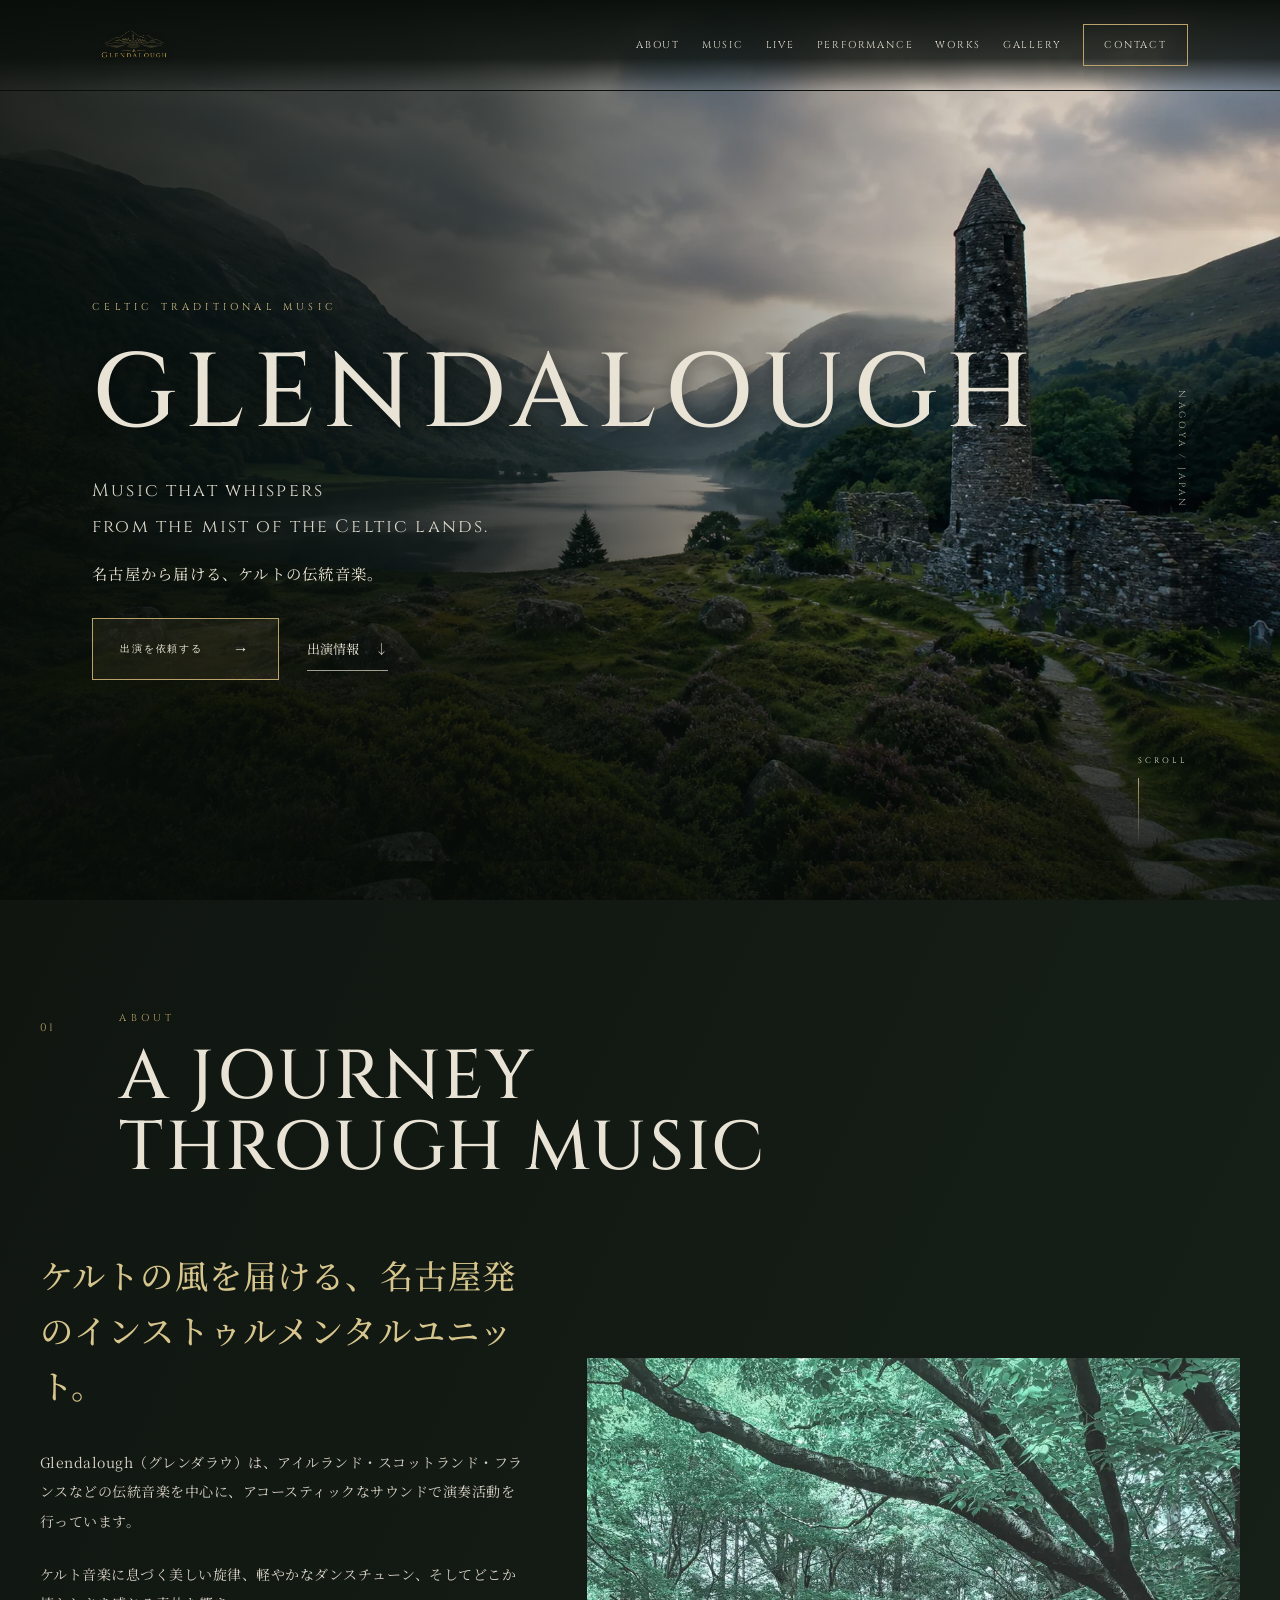
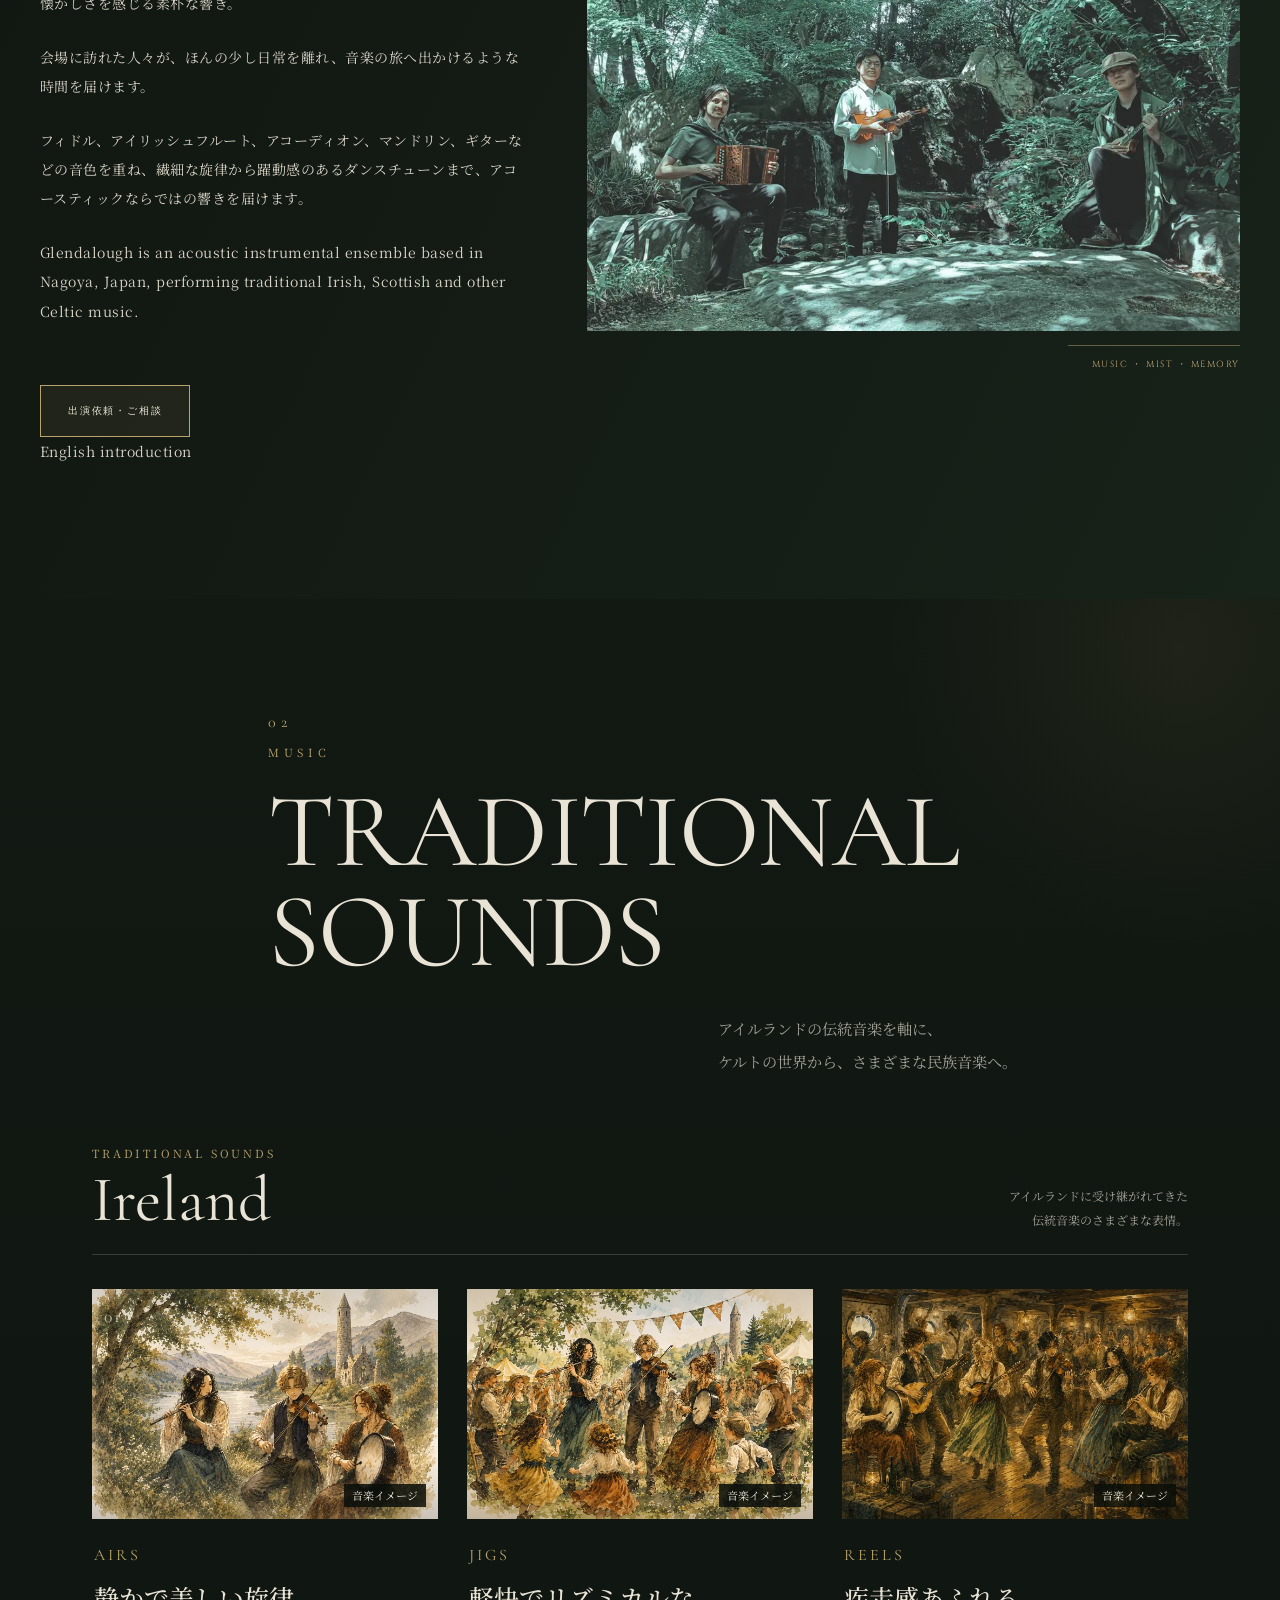
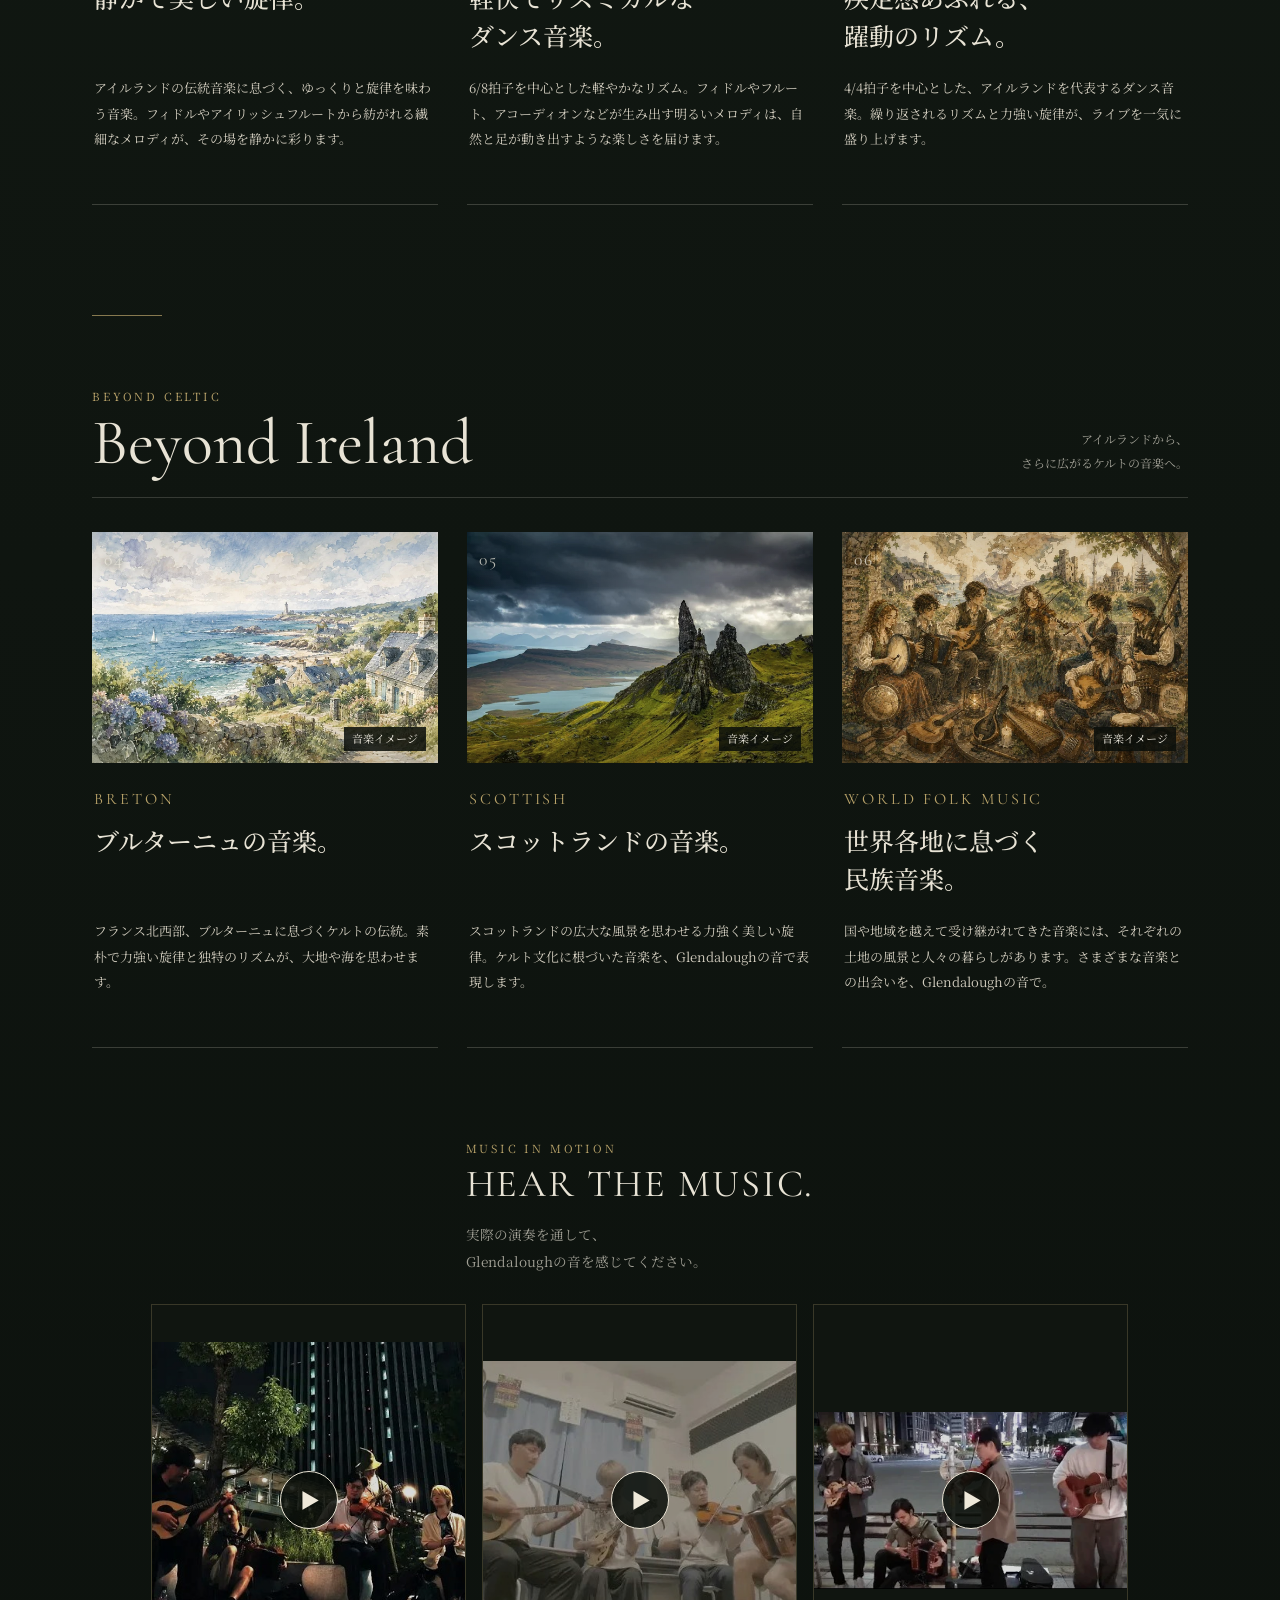
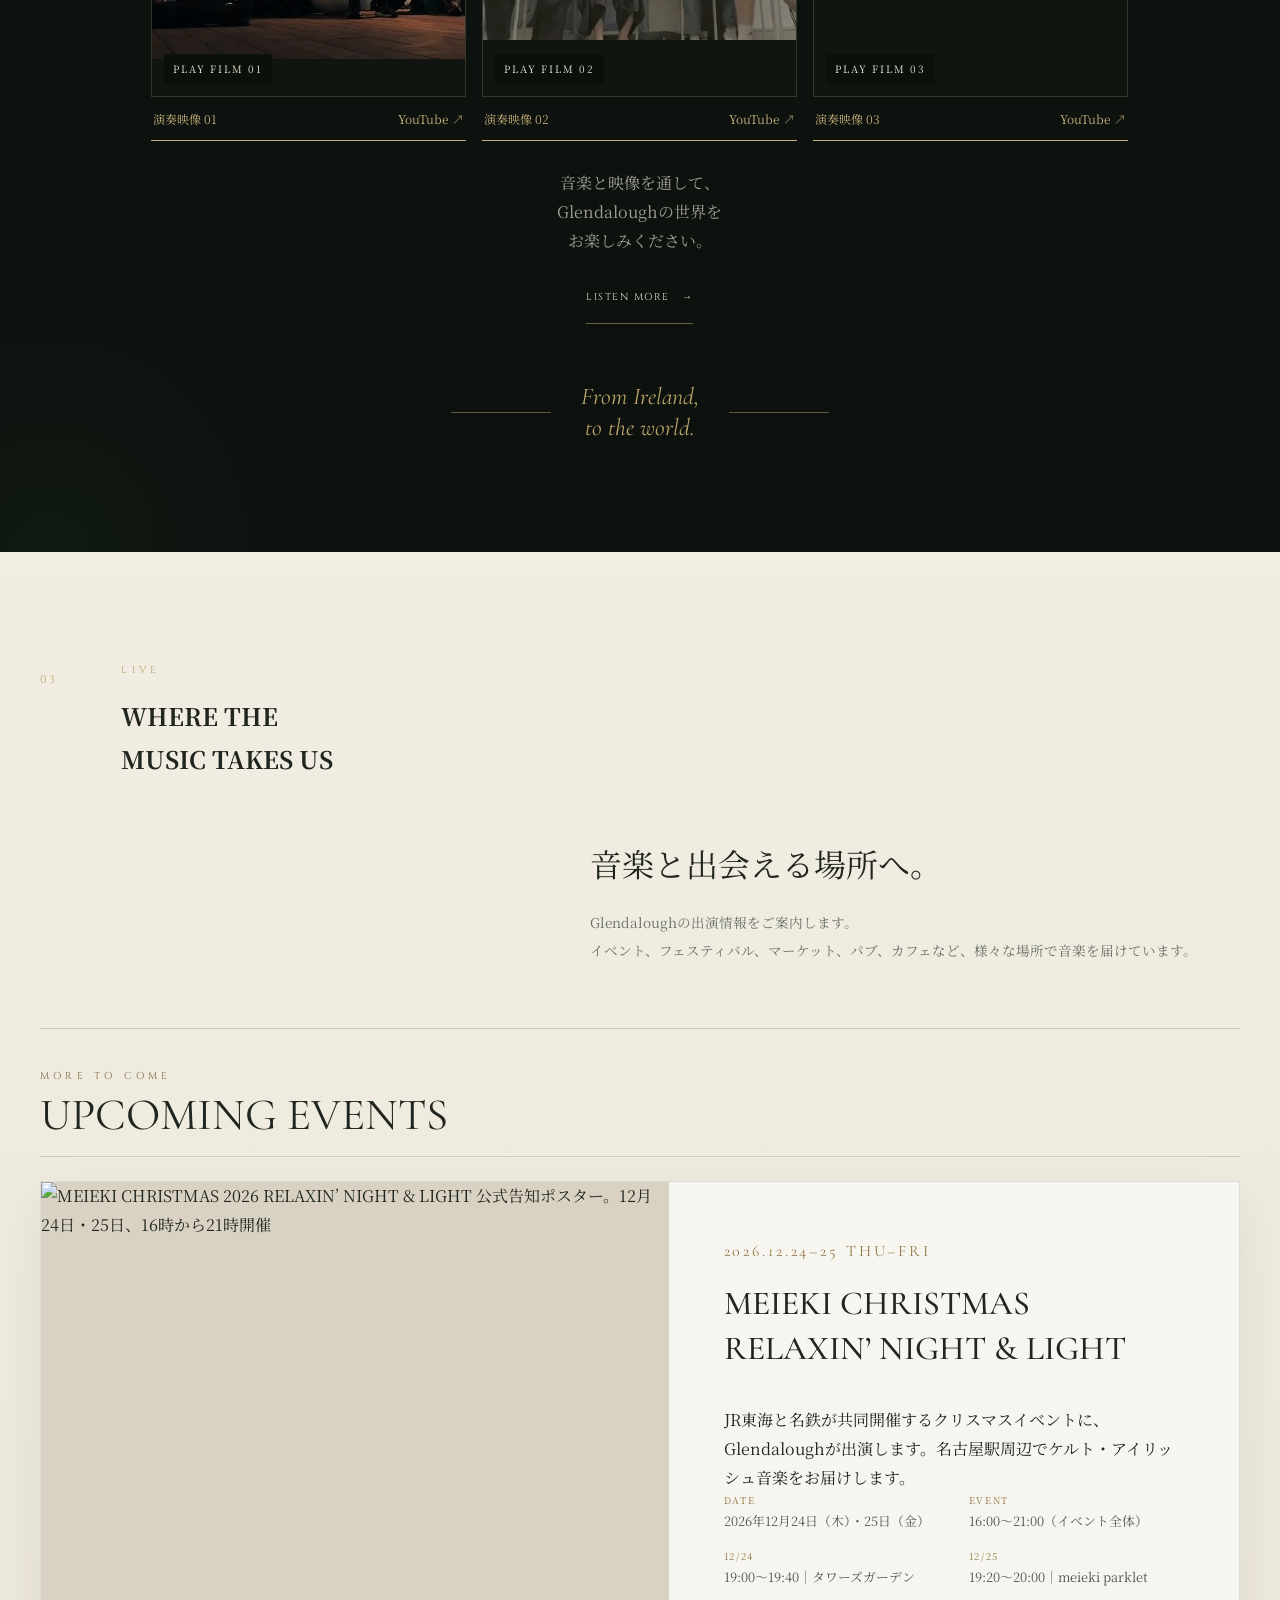
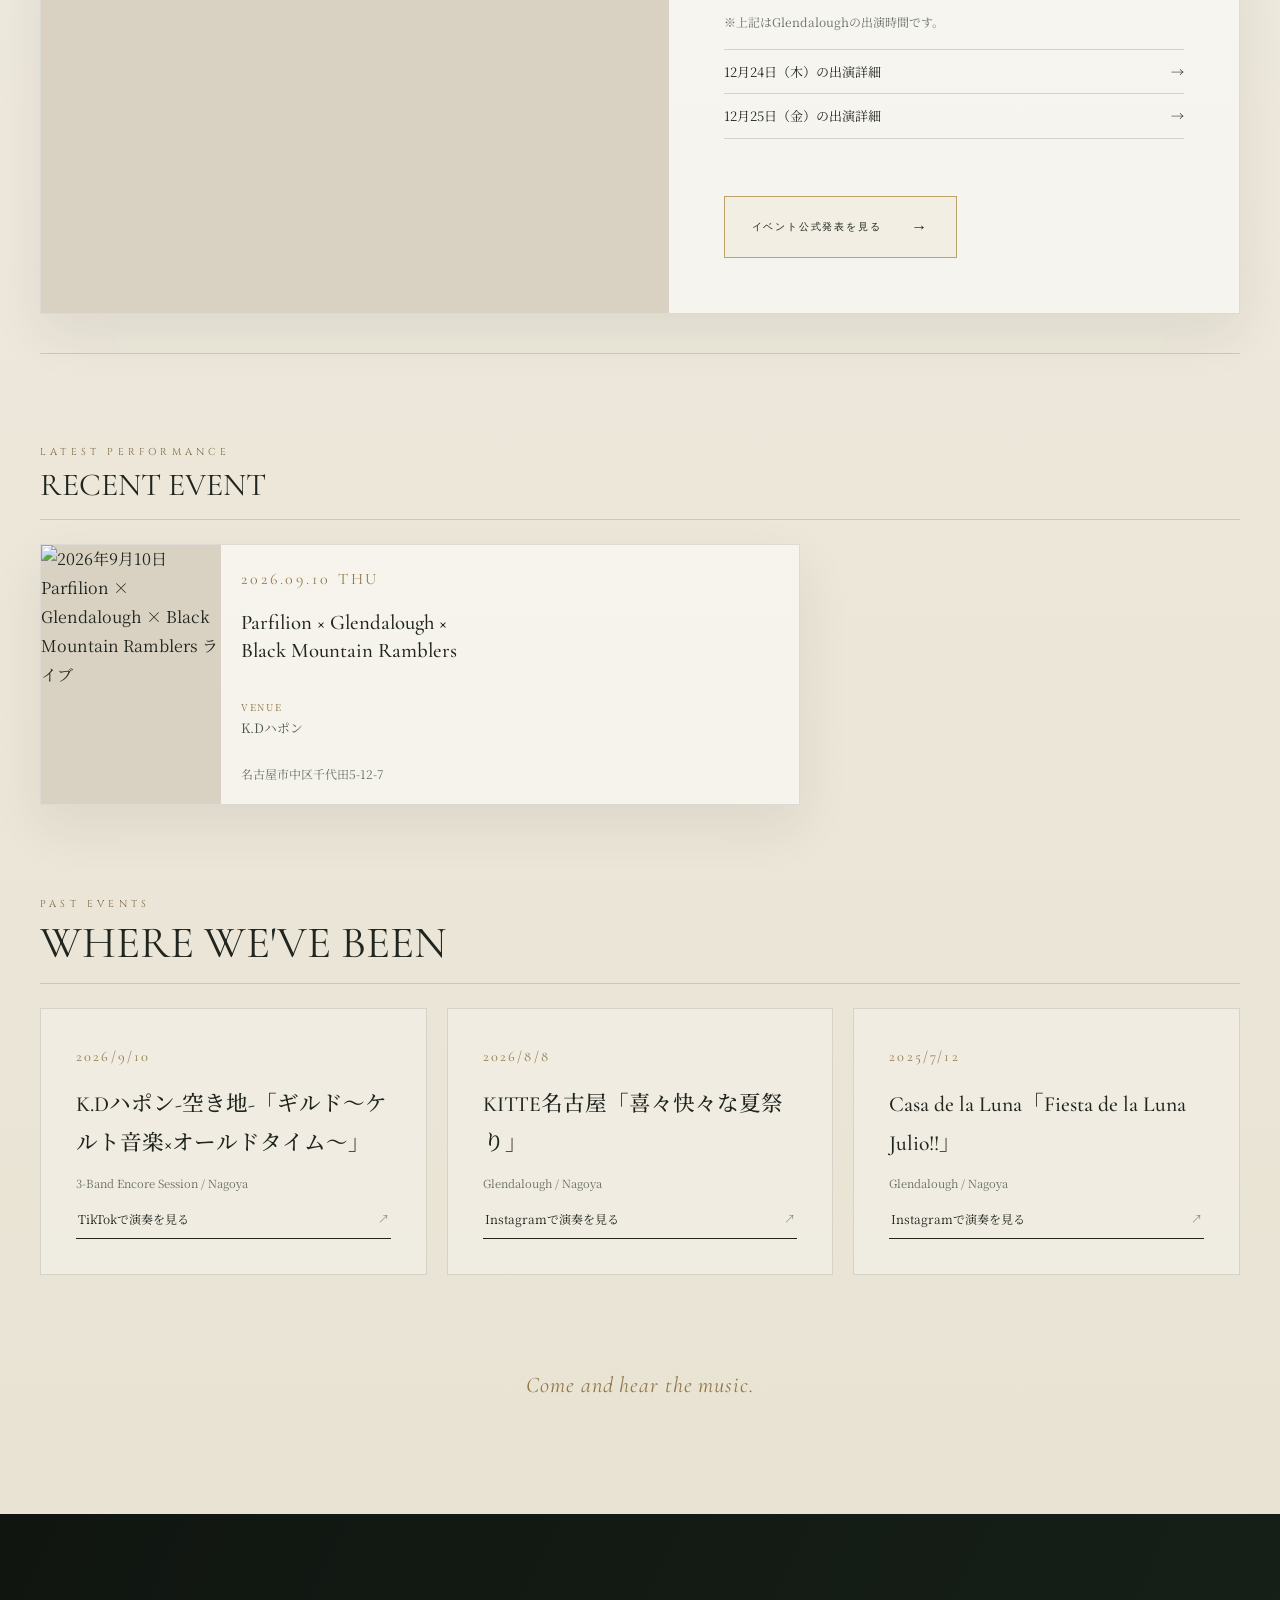
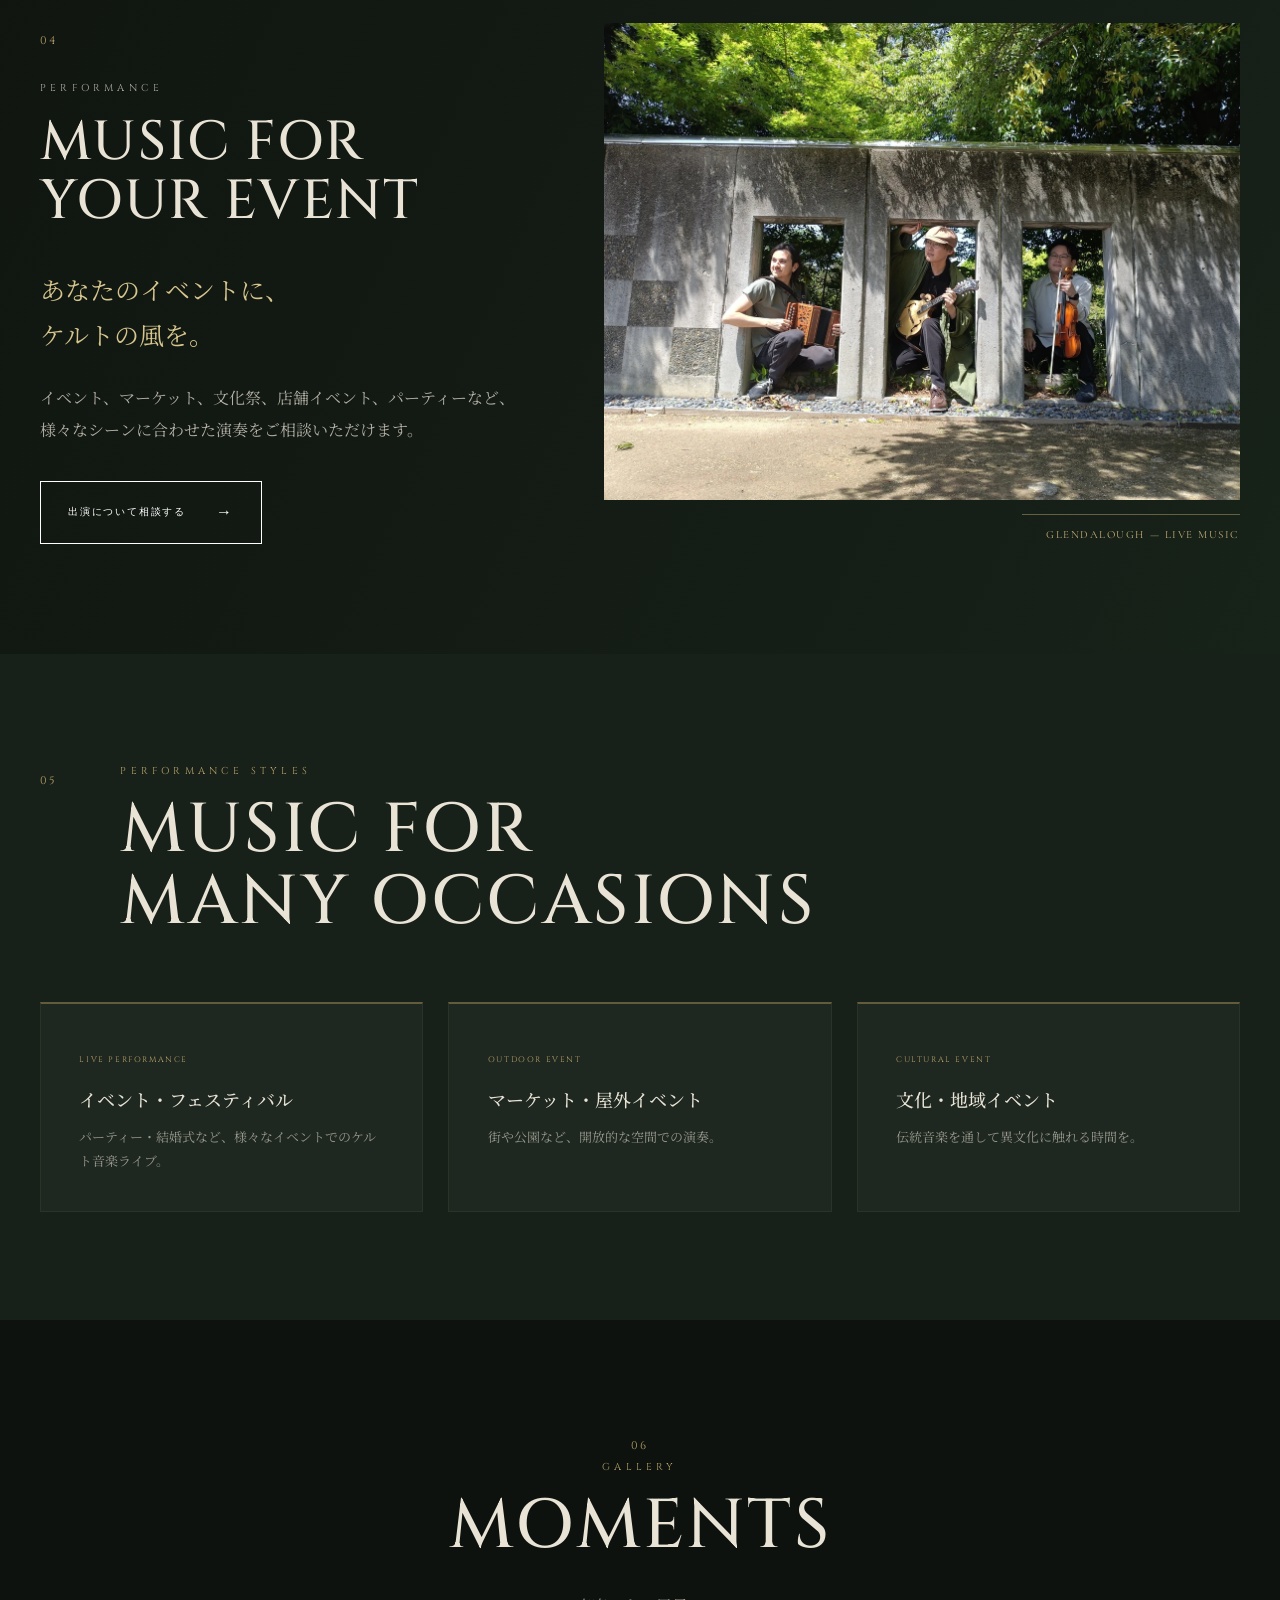
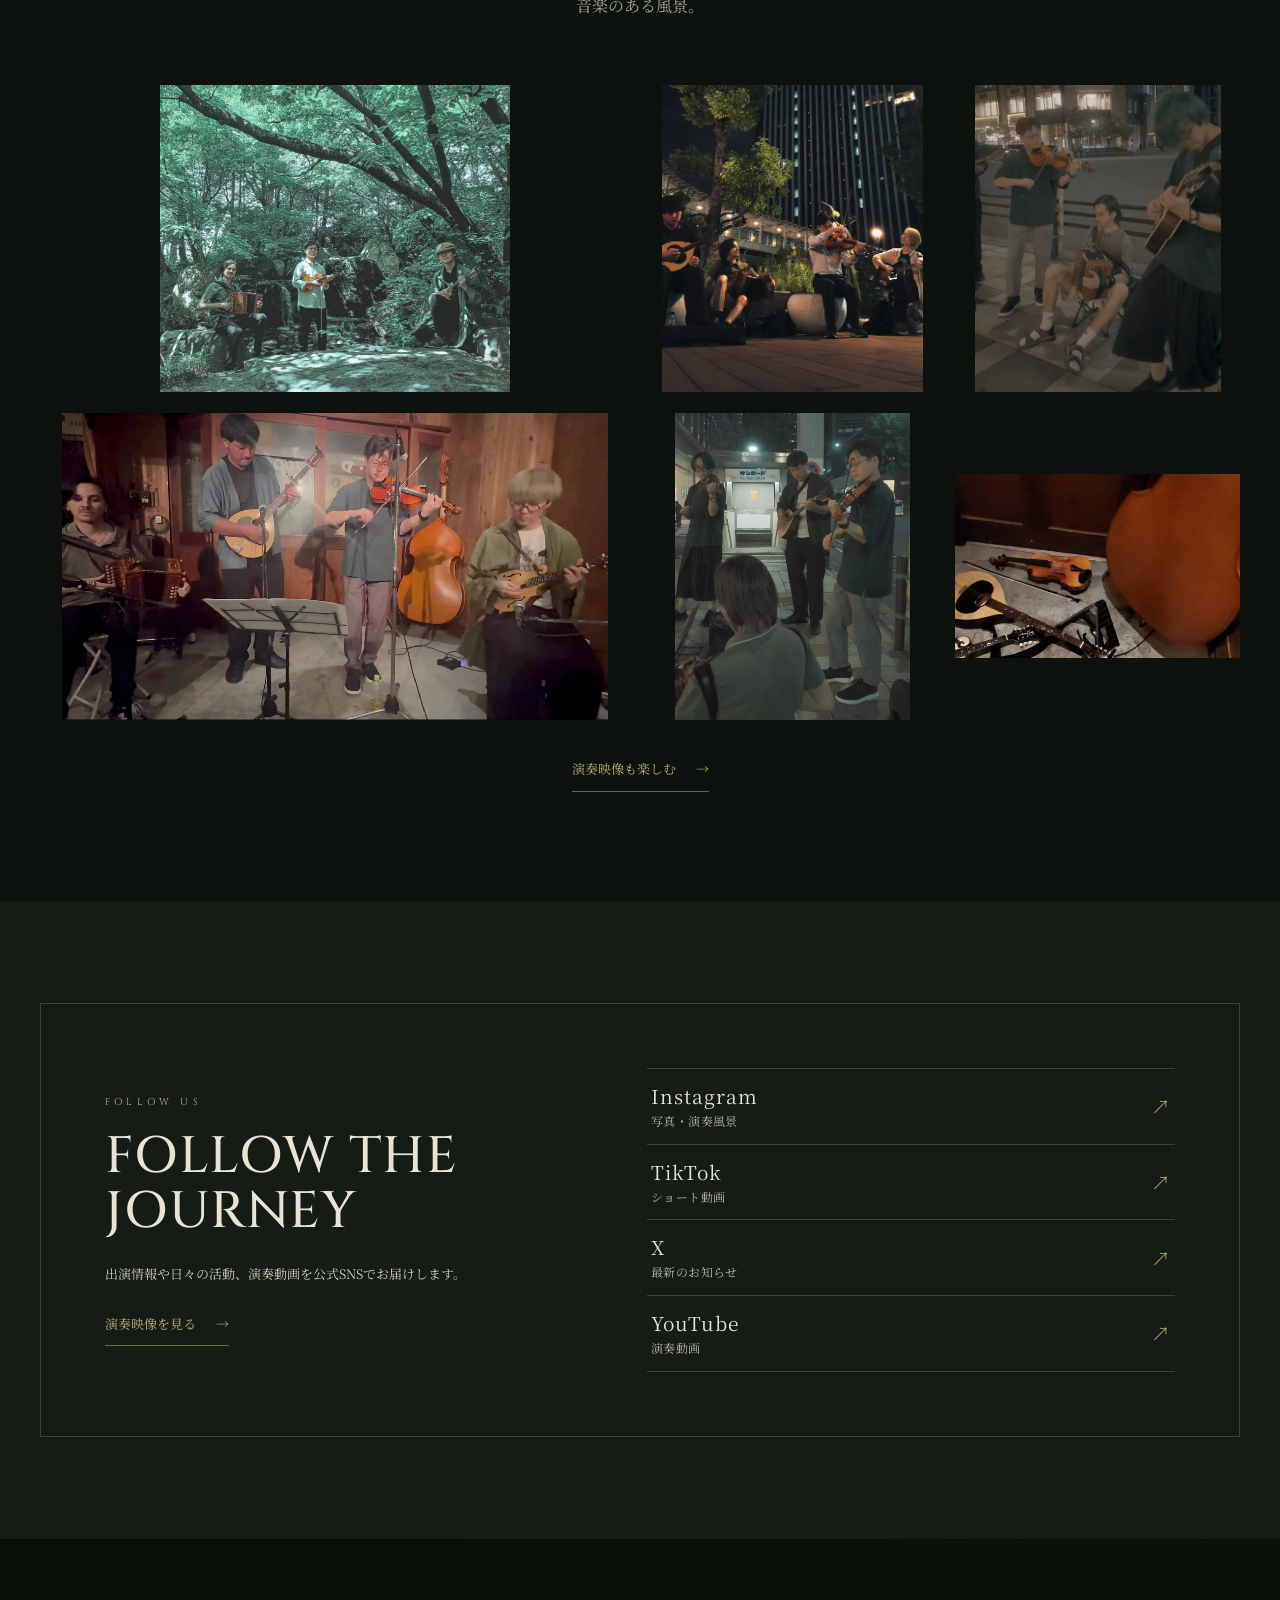
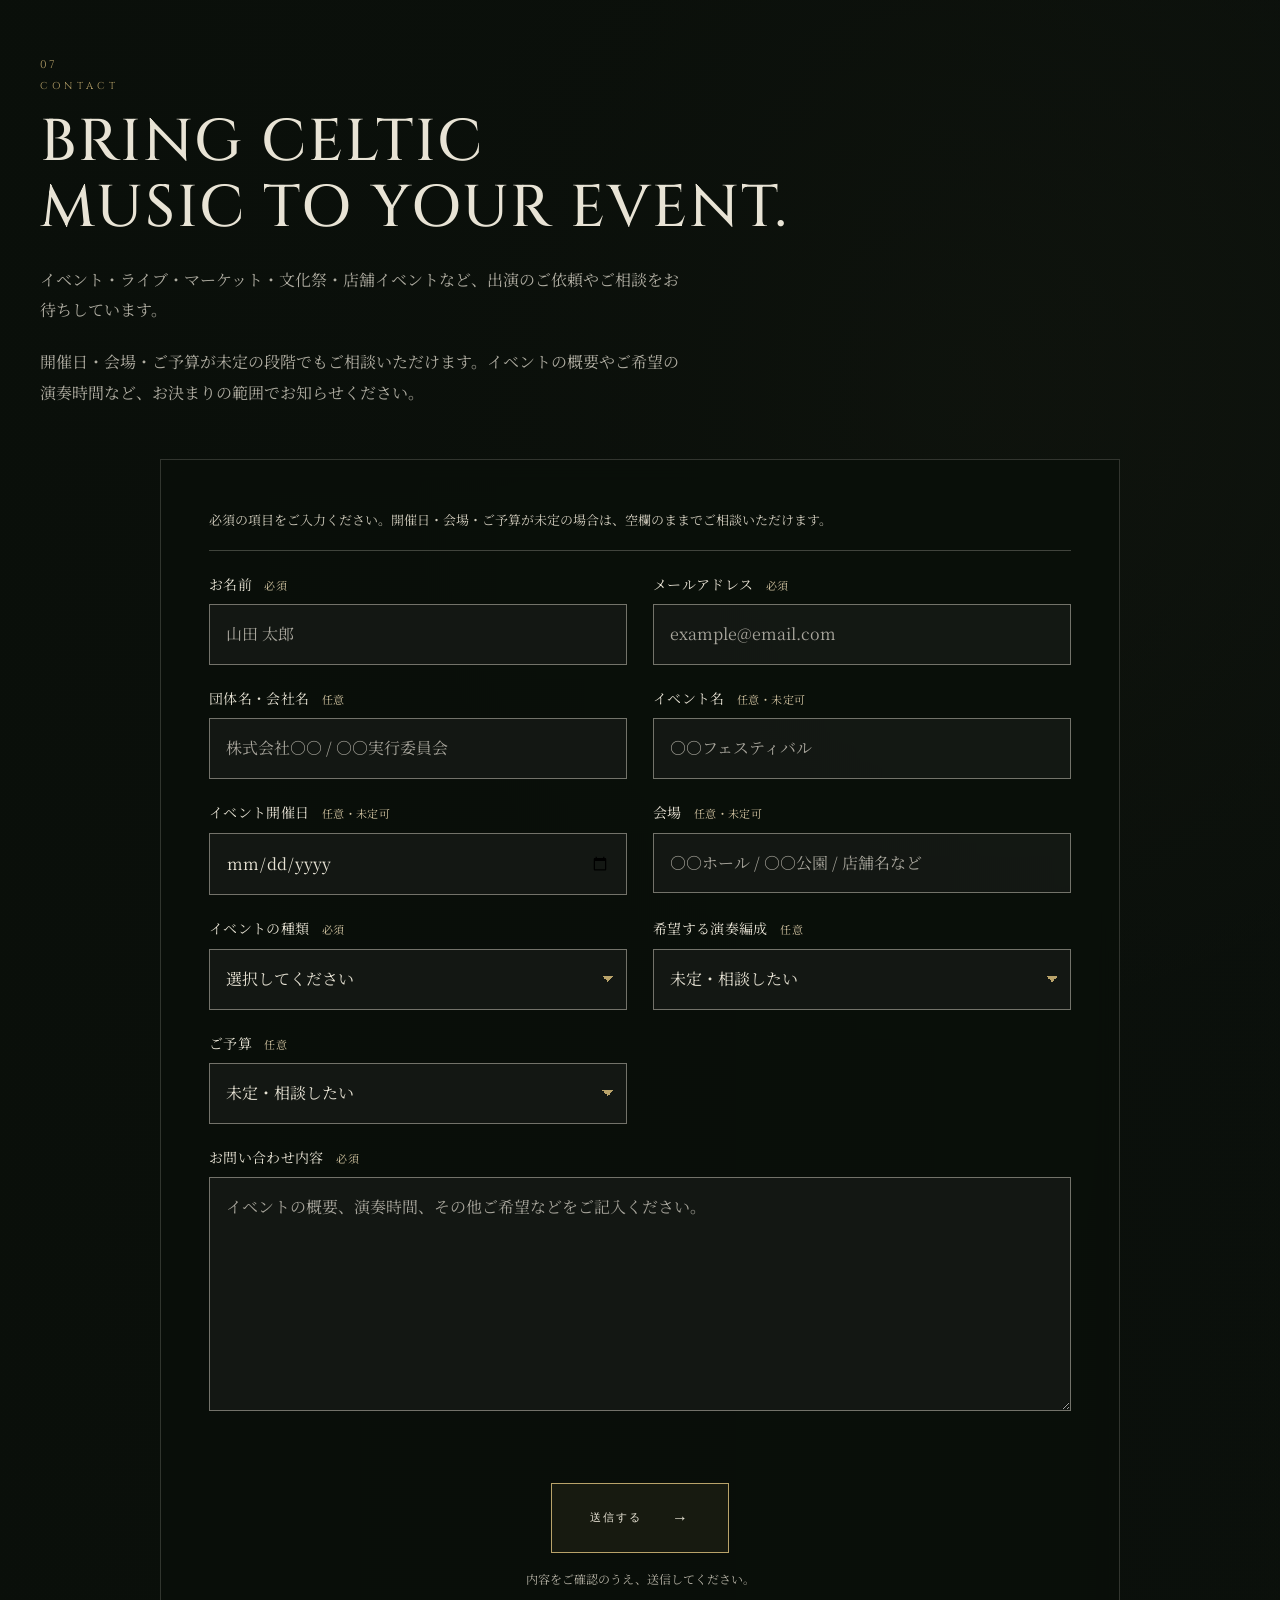
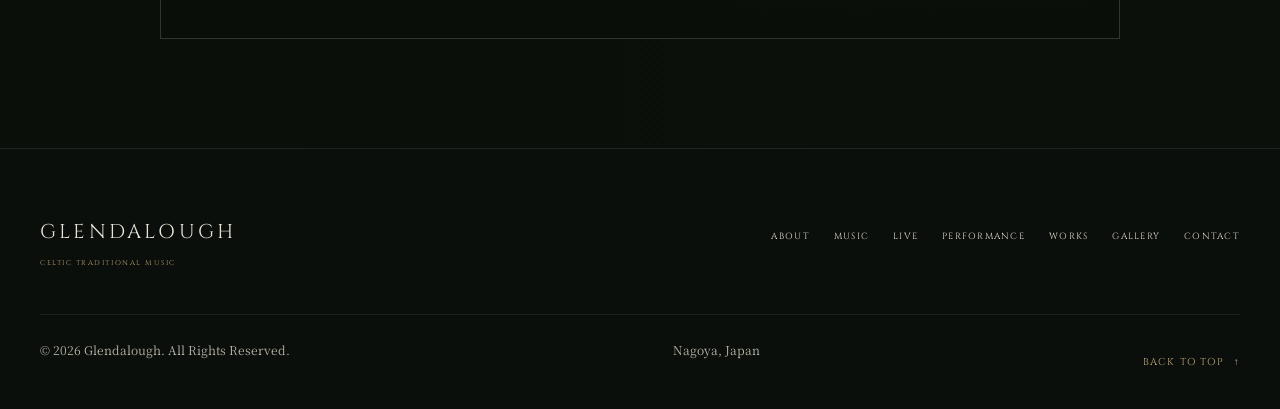
==== commit 7310ef3e: "Expose hero image and split variable Japanese font loading" ====
--- a/index.html
+++ b/index.html
@@ -71,8 +71,9 @@
   <!-- Fonts & Stylesheets -->
   <link rel="preconnect" href="https://fonts.googleapis.com">
   <link rel="preconnect" href="https://fonts.gstatic.com" crossorigin>
-  <link href="https://fonts.googleapis.com/css2?family=Cinzel:wght@400;500;600;700&family=Cormorant+Garamond:ital,wght@0,400;0,500;0,600;1,400&family=Noto+Serif+JP:wght@400;500;600;700&display=swap" rel="stylesheet" media="print" onload="this.media='all'">
-  <noscript><link href="https://fonts.googleapis.com/css2?family=Cinzel:wght@400;500;600;700&family=Cormorant+Garamond:ital,wght@0,400;0,500;0,600;1,400&family=Noto+Serif+JP:wght@400;500;600;700&display=swap" rel="stylesheet"></noscript>
+  <link href="https://fonts.googleapis.com/css2?family=Cinzel:wght@400;500;600;700&family=Cormorant+Garamond:ital,wght@0,400;0,500;0,600;1,400&display=swap" rel="stylesheet" media="print" onload="this.media='all'">
+  <link href="https://fonts.googleapis.com/css2?family=Noto+Serif+JP:wght@400..700&display=swap" rel="stylesheet" media="print" onload="this.media='all'">
+  <noscript><link href="https://fonts.googleapis.com/css2?family=Cinzel:wght@400;500;600;700&family=Cormorant+Garamond:ital,wght@0,400;0,500;0,600;1,400&display=swap" rel="stylesheet"><link href="https://fonts.googleapis.com/css2?family=Noto+Serif+JP:wght@400..700&display=swap" rel="stylesheet"></noscript>
   <link rel="preload" as="image" href="images/web/hero2-1280.webp" media="(max-width: 900px)" fetchpriority="high">
   <link rel="preload" as="image" href="images/web/hero2-1920.webp" media="(min-width: 901px)" fetchpriority="high">
   <link rel="stylesheet" href="style.css">
@@ -131,7 +132,10 @@
 
     <!-- HERO SECTION -->
     <section id="home" class="hero" aria-labelledby="hero-title">
-      <div class="hero-background" aria-hidden="true"></div>
+      <picture class="hero-background" aria-hidden="true">
+        <source media="(max-width: 900px)" srcset="images/web/hero2-1280.webp">
+        <img src="images/web/hero2-1920.webp" alt="" fetchpriority="high" loading="eager" decoding="async">
+      </picture>
       <div class="hero-overlay"></div>
       <div class="hero-content">
         <img src="images/apple-touch-icon.png" alt="" class="hero-symbol hero-reveal hero-reveal-1" width="1024" height="1024">
@@ -774,7 +778,7 @@
         button.type = 'button';
         button.className = link.className;
         button.setAttribute('aria-label', link.getAttribute('aria-label'));
-        button.innerHTML = link.innerHTML;
+        button.replaceChildren(...link.childNodes);
         link.replaceWith(button);
         button.addEventListener('click', () => {
           if (stage.querySelector('iframe')) return;
@@ -797,15 +801,6 @@
         });
       });
 
-      // Hero パララックス効果
-      const hero = document.querySelector('.hero');
-      const reduceMotion = window.matchMedia('(prefers-reduced-motion: reduce)').matches;
-      if (hero && !reduceMotion && window.innerWidth > 900) {
-        window.addEventListener('scroll', () => {
-          const y = Math.min(window.scrollY, window.innerHeight);
-          hero.style.setProperty('--hero-shift', `${y * 0.08}px`);
-        }, { passive: true });
-      }
     })();
   </script>
 </body>
--- a/style.css
+++ b/style.css
@@ -3623,11 +3623,25 @@
 .footer-bottom p{font-size:12px;line-height:1.7}
 #live :focus-visible{outline-color:#66502c}
 
-/* A quiet documentary gallery: no captions, no crop or hover zoom. */
-#gallery .gallery-grid{align-items:center;gap:clamp(12px,1.6vw,24px)}
-#gallery .gallery-grid .gallery-item{background:transparent;min-width:0}
-#gallery .gallery-grid .gallery-item img{width:100%;height:100%;object-fit:contain;object-position:center;filter:none;transform:none}
+/* Documentary gallery: fixed grid geometry independent of intrinsic image sizes. */
+#gallery .gallery-grid{align-items:stretch;gap:clamp(12px,1.6vw,24px)}
+#gallery .gallery-grid .gallery-item{position:relative;min-width:0;min-height:0;margin:0;overflow:hidden;background:transparent}
+#gallery .gallery-grid .gallery-item img{position:absolute;inset:0;display:block;width:100%;height:100%;object-fit:contain;object-position:center;filter:none;transform:none;background:transparent;transition:none}
 #gallery .gallery-grid .gallery-item:hover img{filter:none;transform:none}
-@media(min-width:901px){#gallery .gallery-grid{grid-auto-rows:clamp(230px,24vw,350px)}}
-@media(min-width:601px) and (max-width:900px){#gallery .gallery-grid{grid-template-columns:repeat(6,minmax(0,1fr));grid-auto-rows:auto}#gallery .gallery-grid .gallery-item:nth-child(n){height:auto;aspect-ratio:4/5}#gallery .gallery-grid .gallery-item:nth-child(1){aspect-ratio:960/843}#gallery .gallery-grid .gallery-item:nth-child(4){aspect-ratio:1080/608}#gallery .gallery-grid .gallery-item:nth-child(6){aspect-ratio:1080/700}}
-@media(max-width:600px){#gallery .gallery-grid{grid-template-columns:repeat(2,minmax(0,1fr));grid-auto-rows:auto;gap:12px}#gallery .gallery-grid .gallery-item:nth-child(n){grid-column:span 1;grid-row:span 1;aspect-ratio:4/5}#gallery .gallery-grid .gallery-item:nth-child(1){grid-column:span 2;aspect-ratio:960/843}#gallery .gallery-grid .gallery-item:nth-child(4){grid-column:span 2;aspect-ratio:1080/608}#gallery .gallery-grid .gallery-item:nth-child(6){aspect-ratio:1080/700}}
+@media(min-width:901px){
+ #gallery .gallery-grid{grid-template-columns:repeat(12,minmax(0,1fr));grid-auto-rows:clamp(220px,24vw,340px)}
+ #gallery .gallery-grid .gallery-item:nth-child(n){grid-column:span 3;grid-row:span 1}
+ #gallery .gallery-grid .gallery-item:nth-child(1),#gallery .gallery-grid .gallery-item:nth-child(4){grid-column:span 6}
+}
+@media(max-width:900px){
+ #gallery .gallery-grid{grid-template-columns:repeat(2,minmax(0,1fr));grid-auto-rows:auto;align-items:center}
+ #gallery .gallery-grid .gallery-item:nth-child(n){grid-column:span 1;grid-row:span 1;width:100%;height:auto;aspect-ratio:4/5}
+ #gallery .gallery-grid .gallery-item:nth-child(1){grid-column:span 2;aspect-ratio:4/3}
+ #gallery .gallery-grid .gallery-item:nth-child(4){grid-column:span 2;aspect-ratio:16/9}
+ #gallery .gallery-grid .gallery-item:nth-child(6){aspect-ratio:1080/700}
+}
+@media(min-width:601px) and (max-width:900px){
+ #gallery .gallery-grid{grid-template-columns:repeat(12,minmax(0,1fr));grid-auto-rows:clamp(150px,28vw,250px);align-items:stretch}
+ #gallery .gallery-grid .gallery-item:nth-child(n){grid-column:span 3;aspect-ratio:auto}
+ #gallery .gallery-grid .gallery-item:nth-child(1),#gallery .gallery-grid .gallery-item:nth-child(4){grid-column:span 6}
+}
